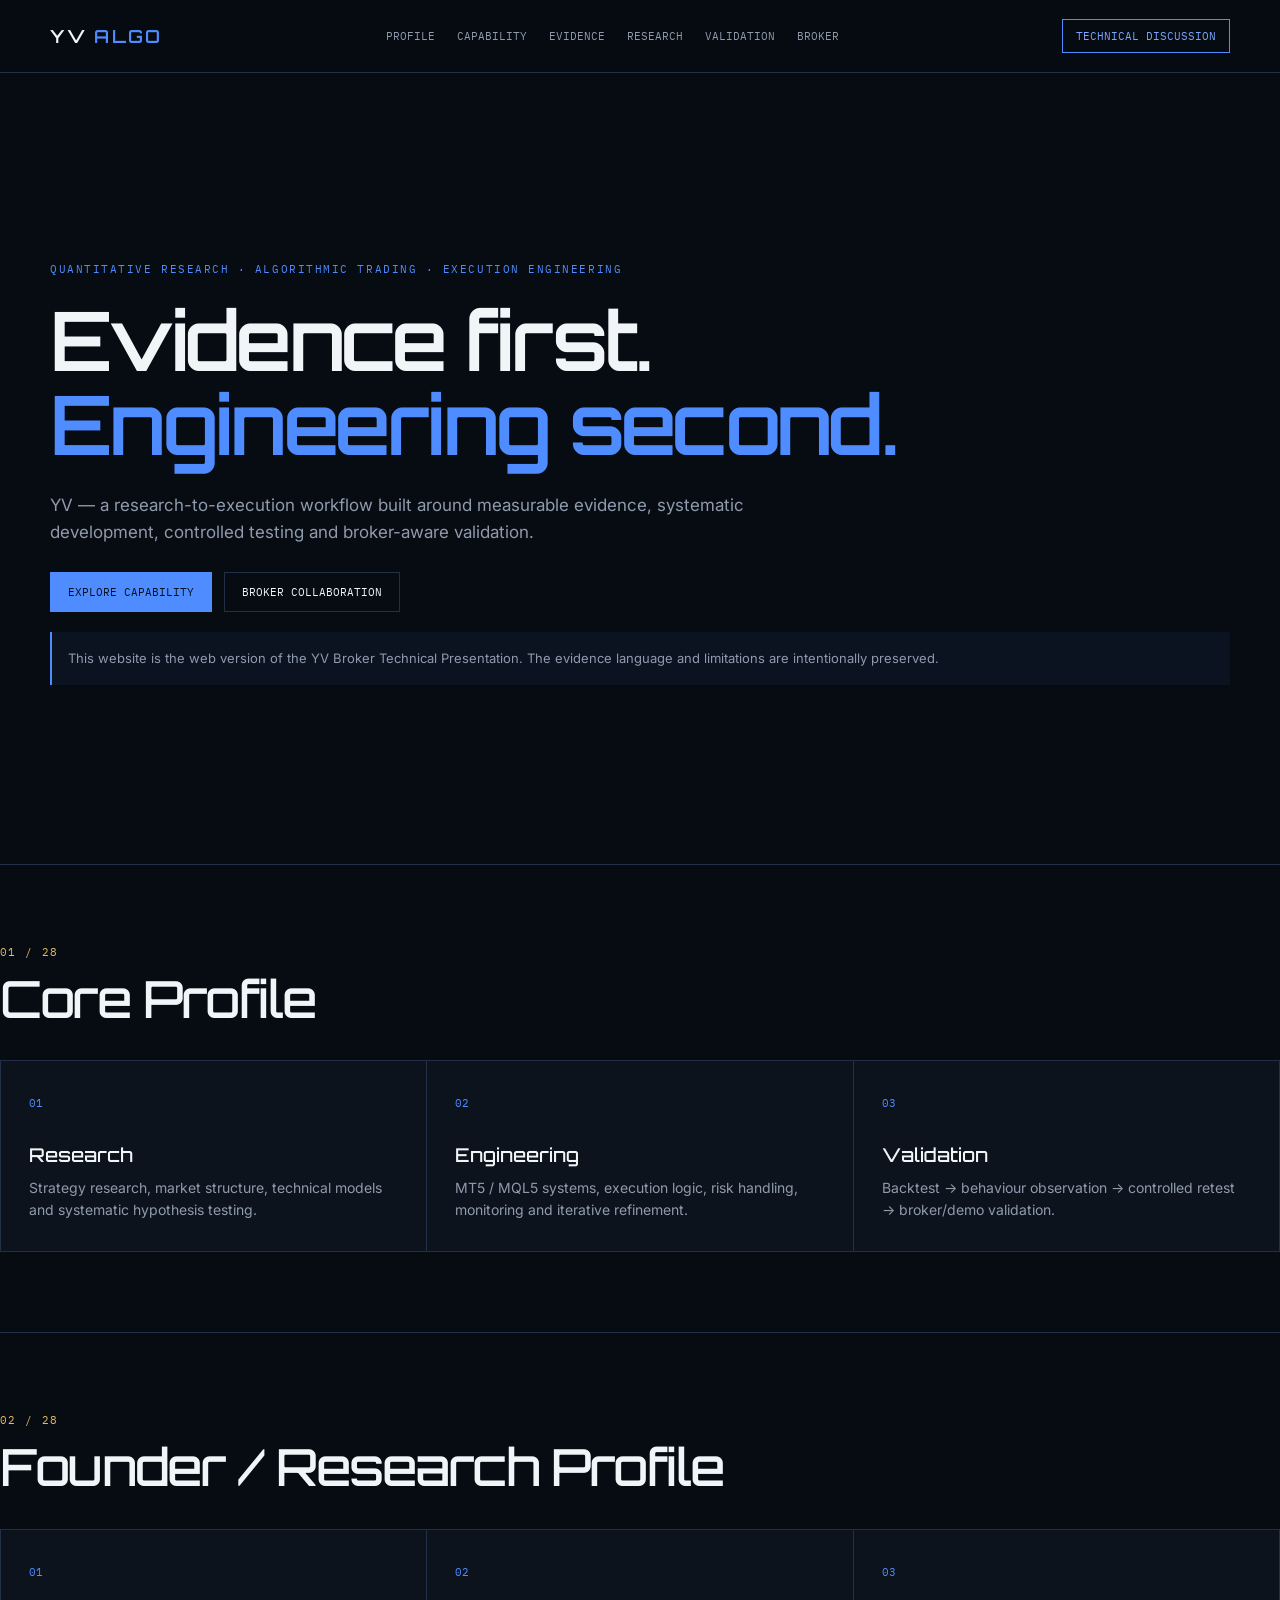
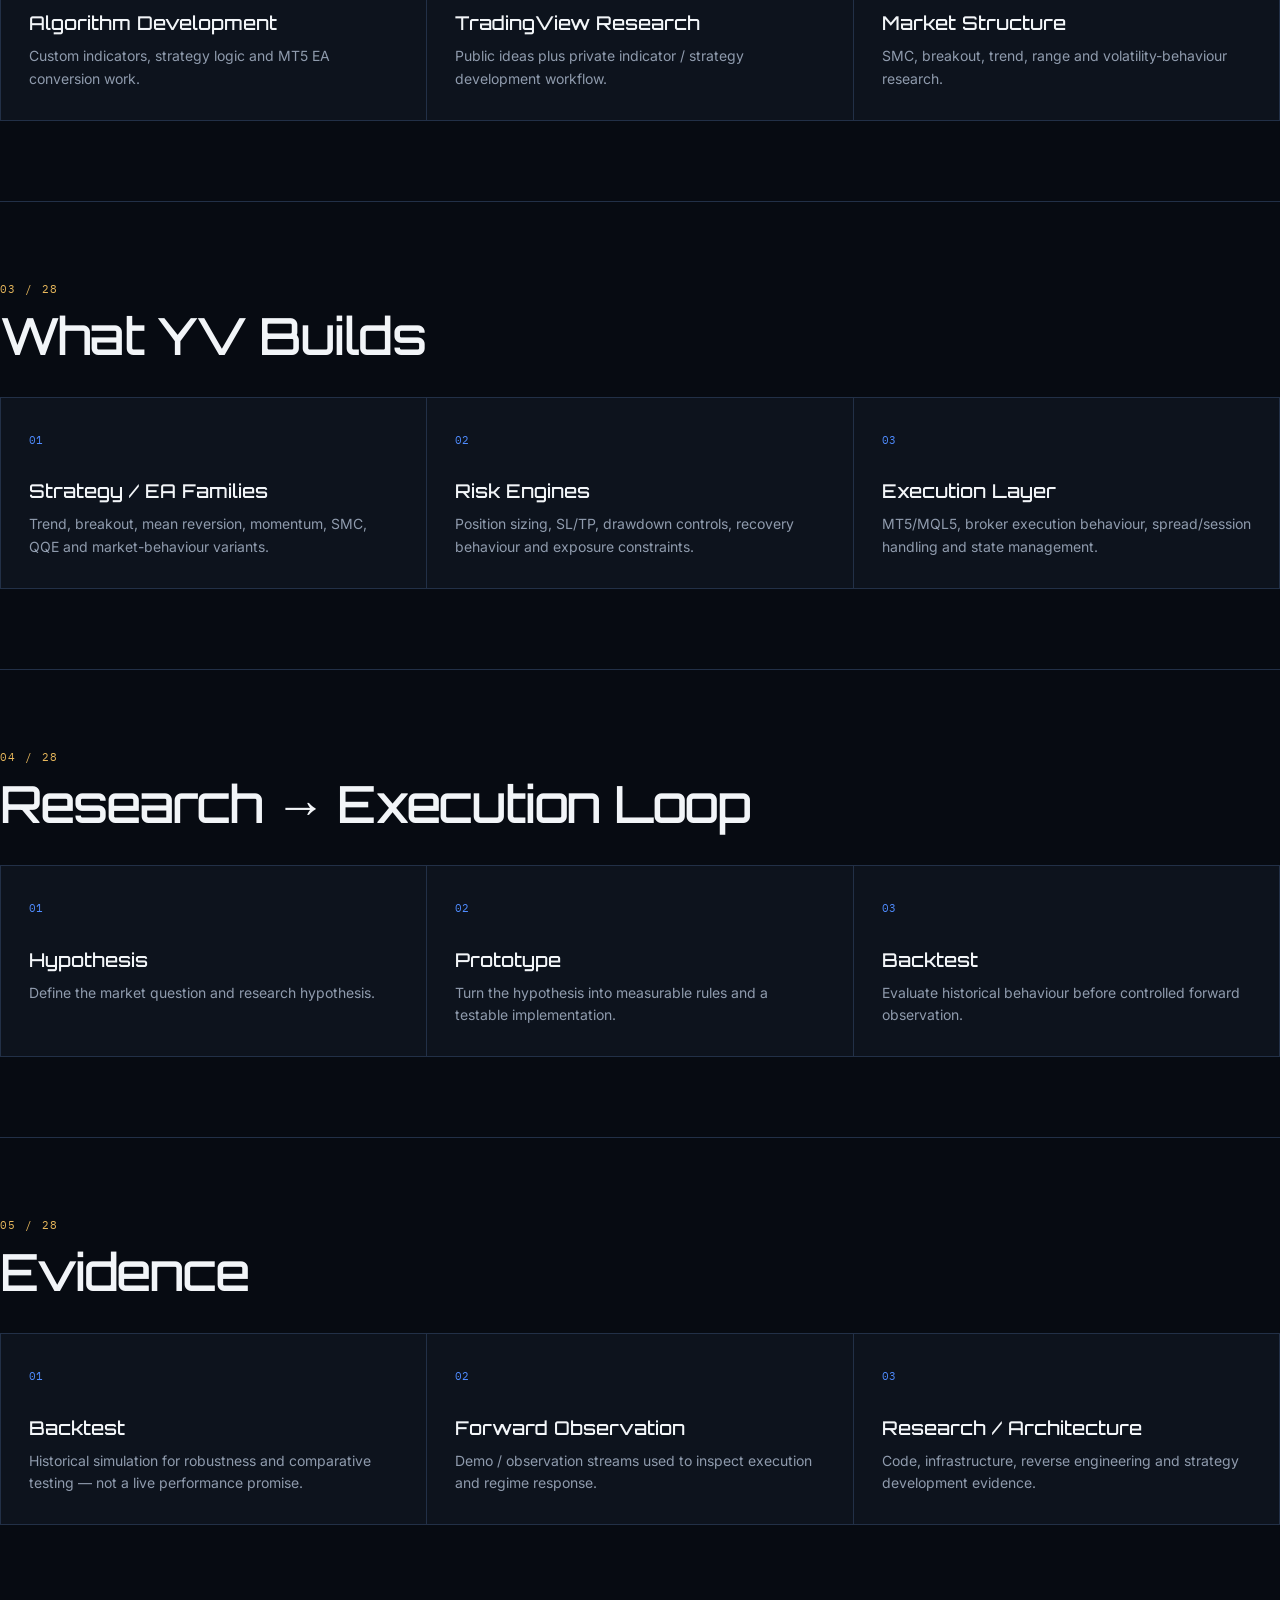
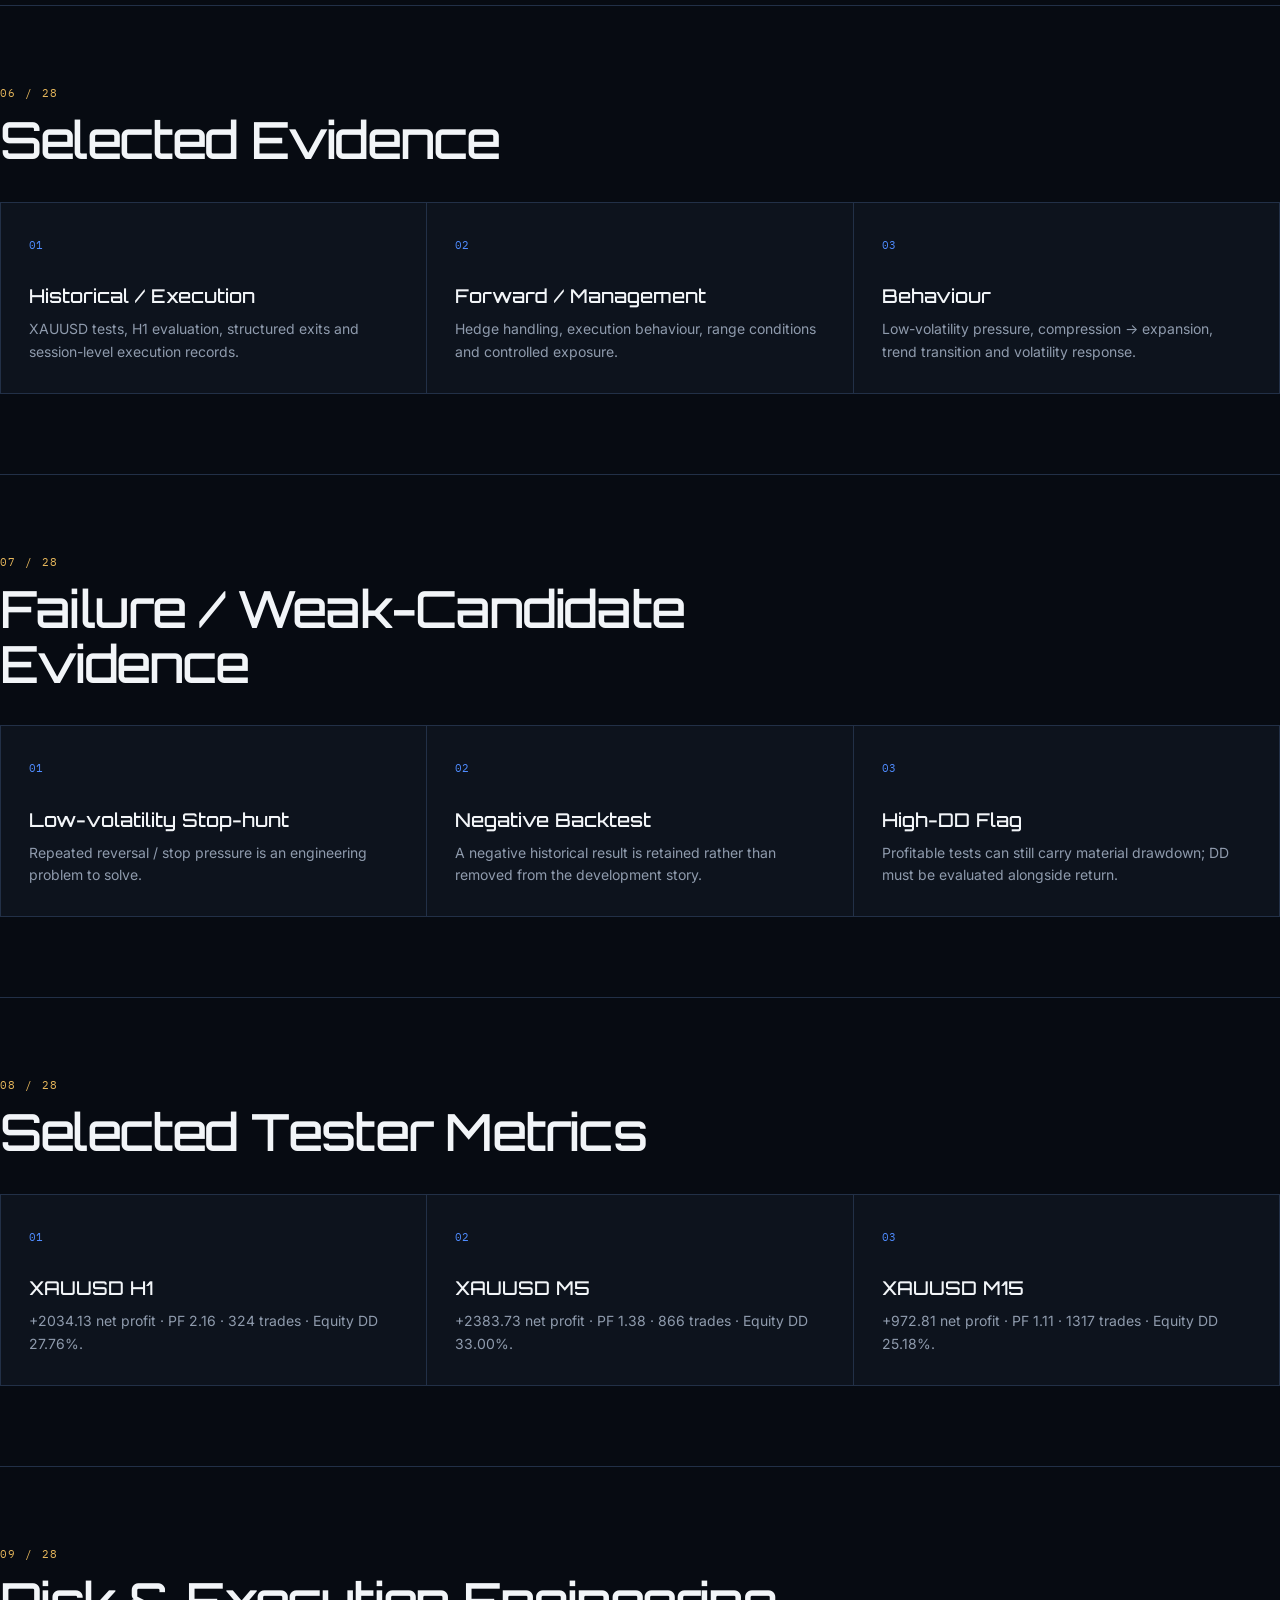
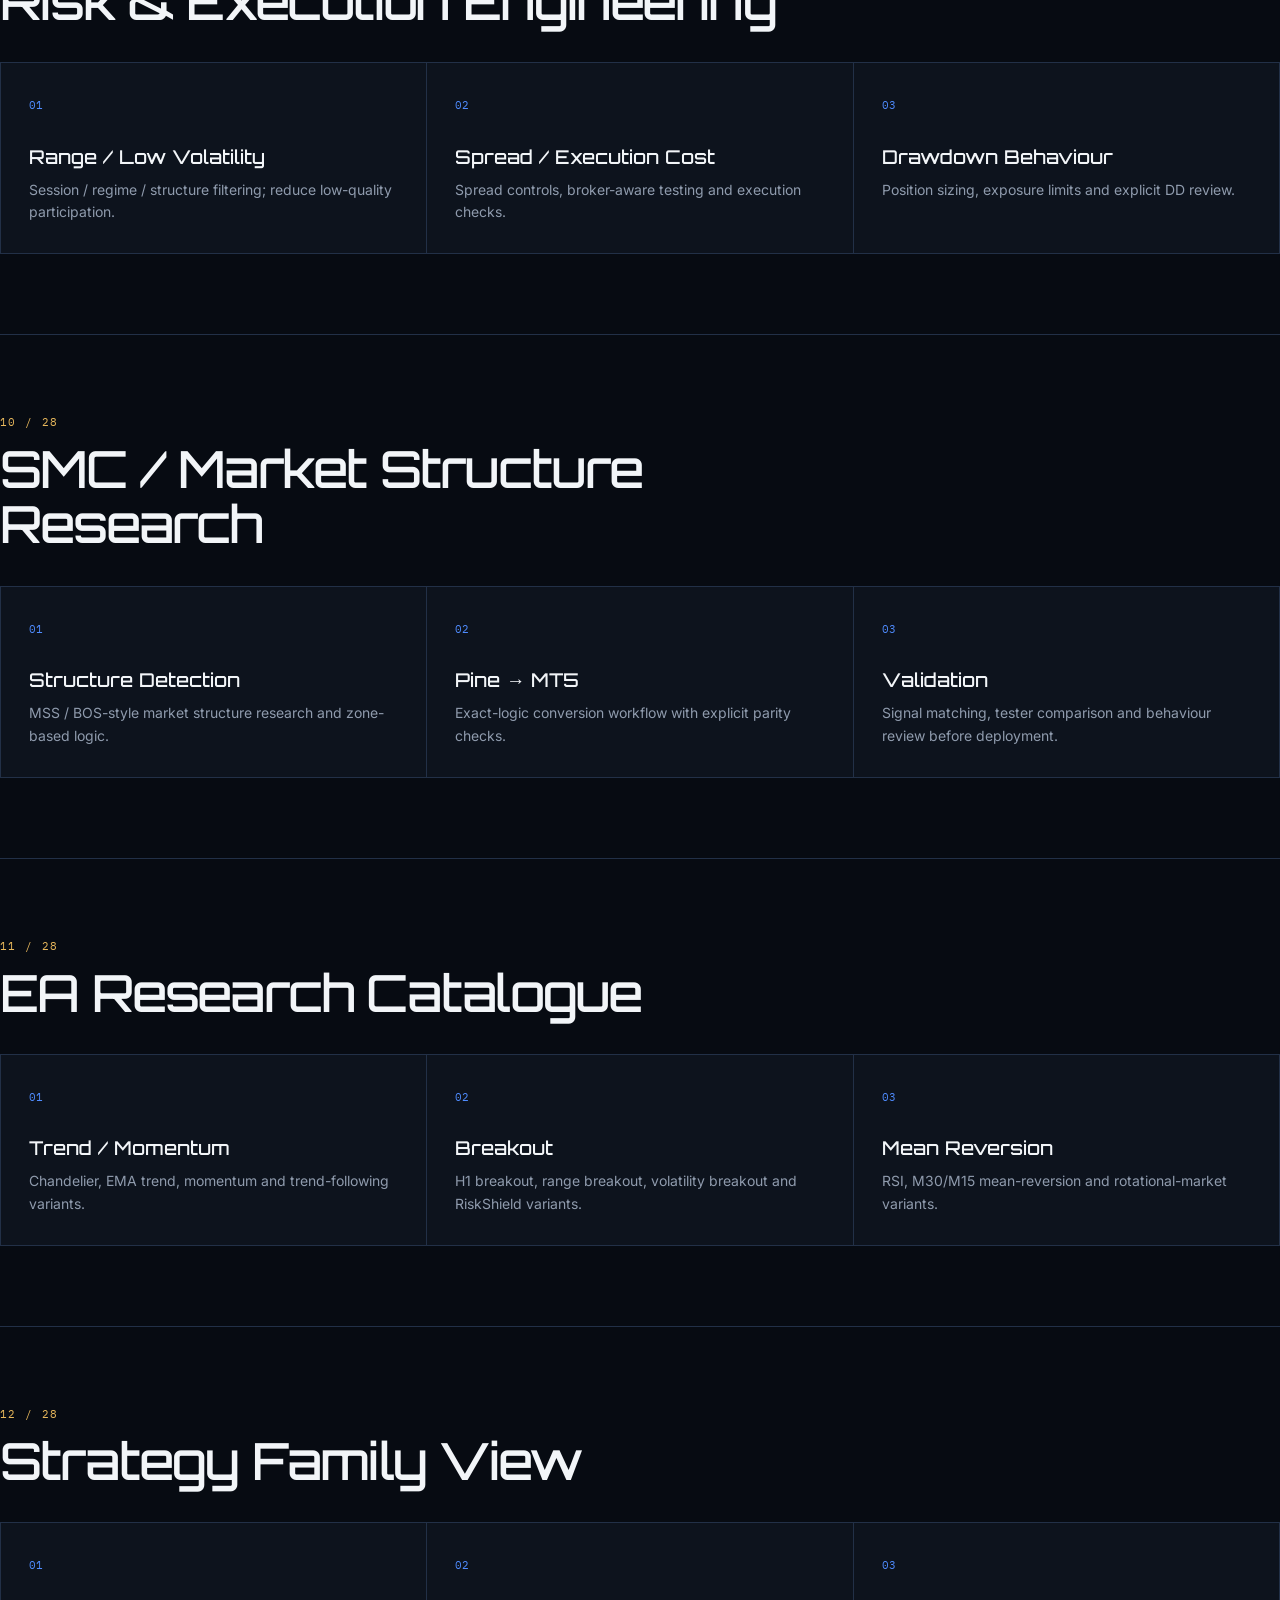
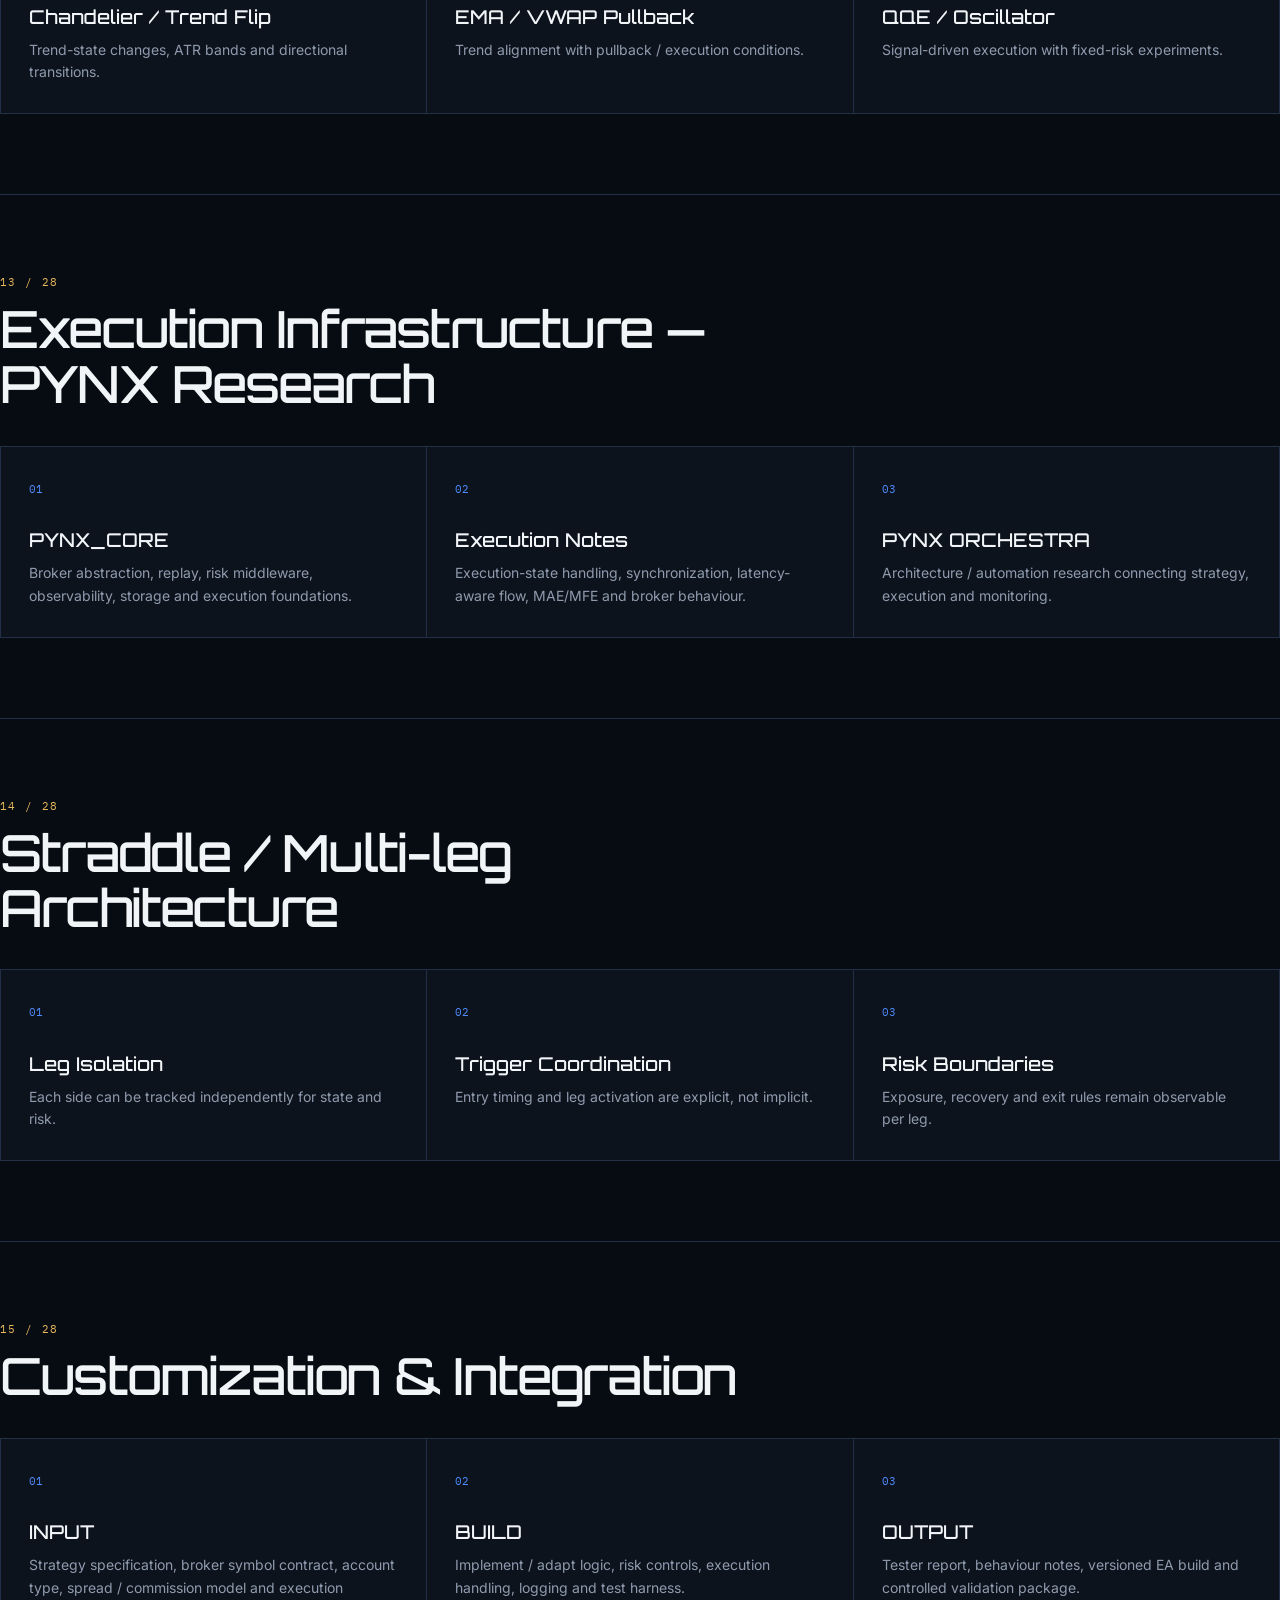
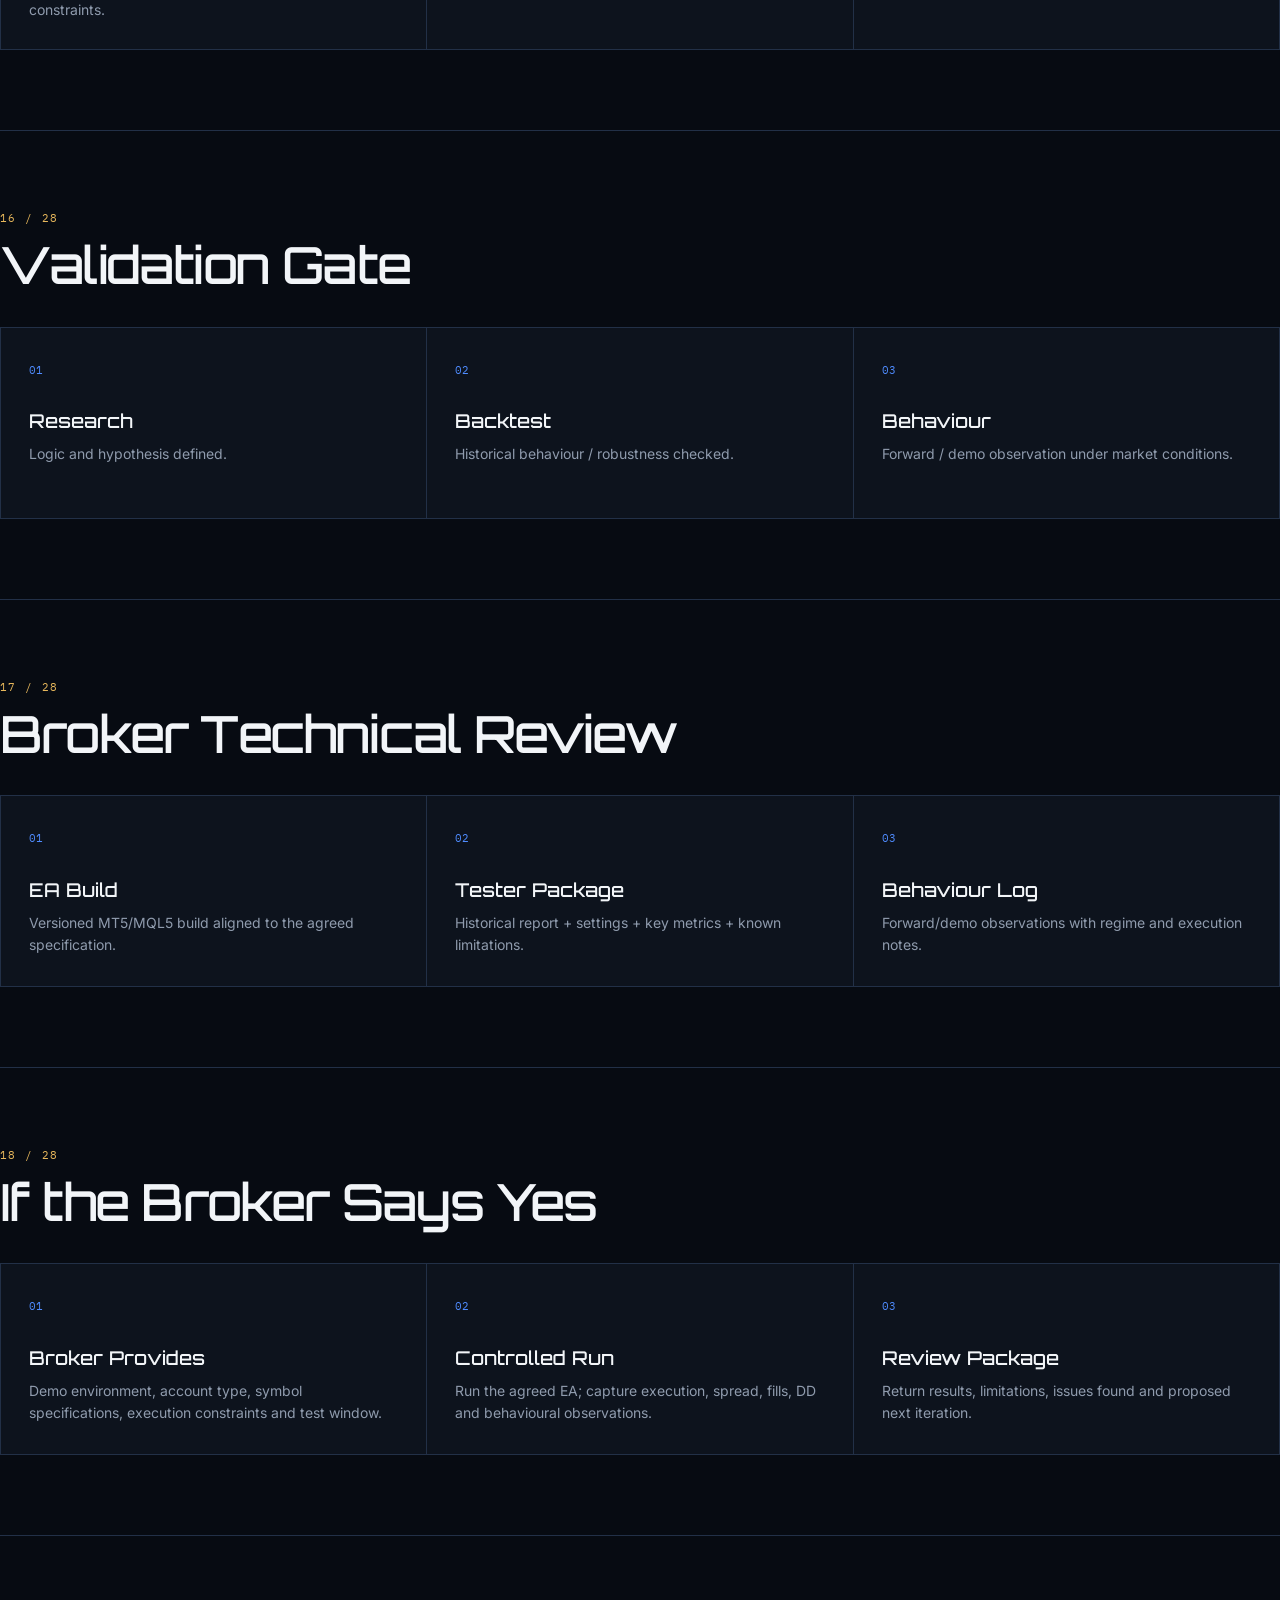
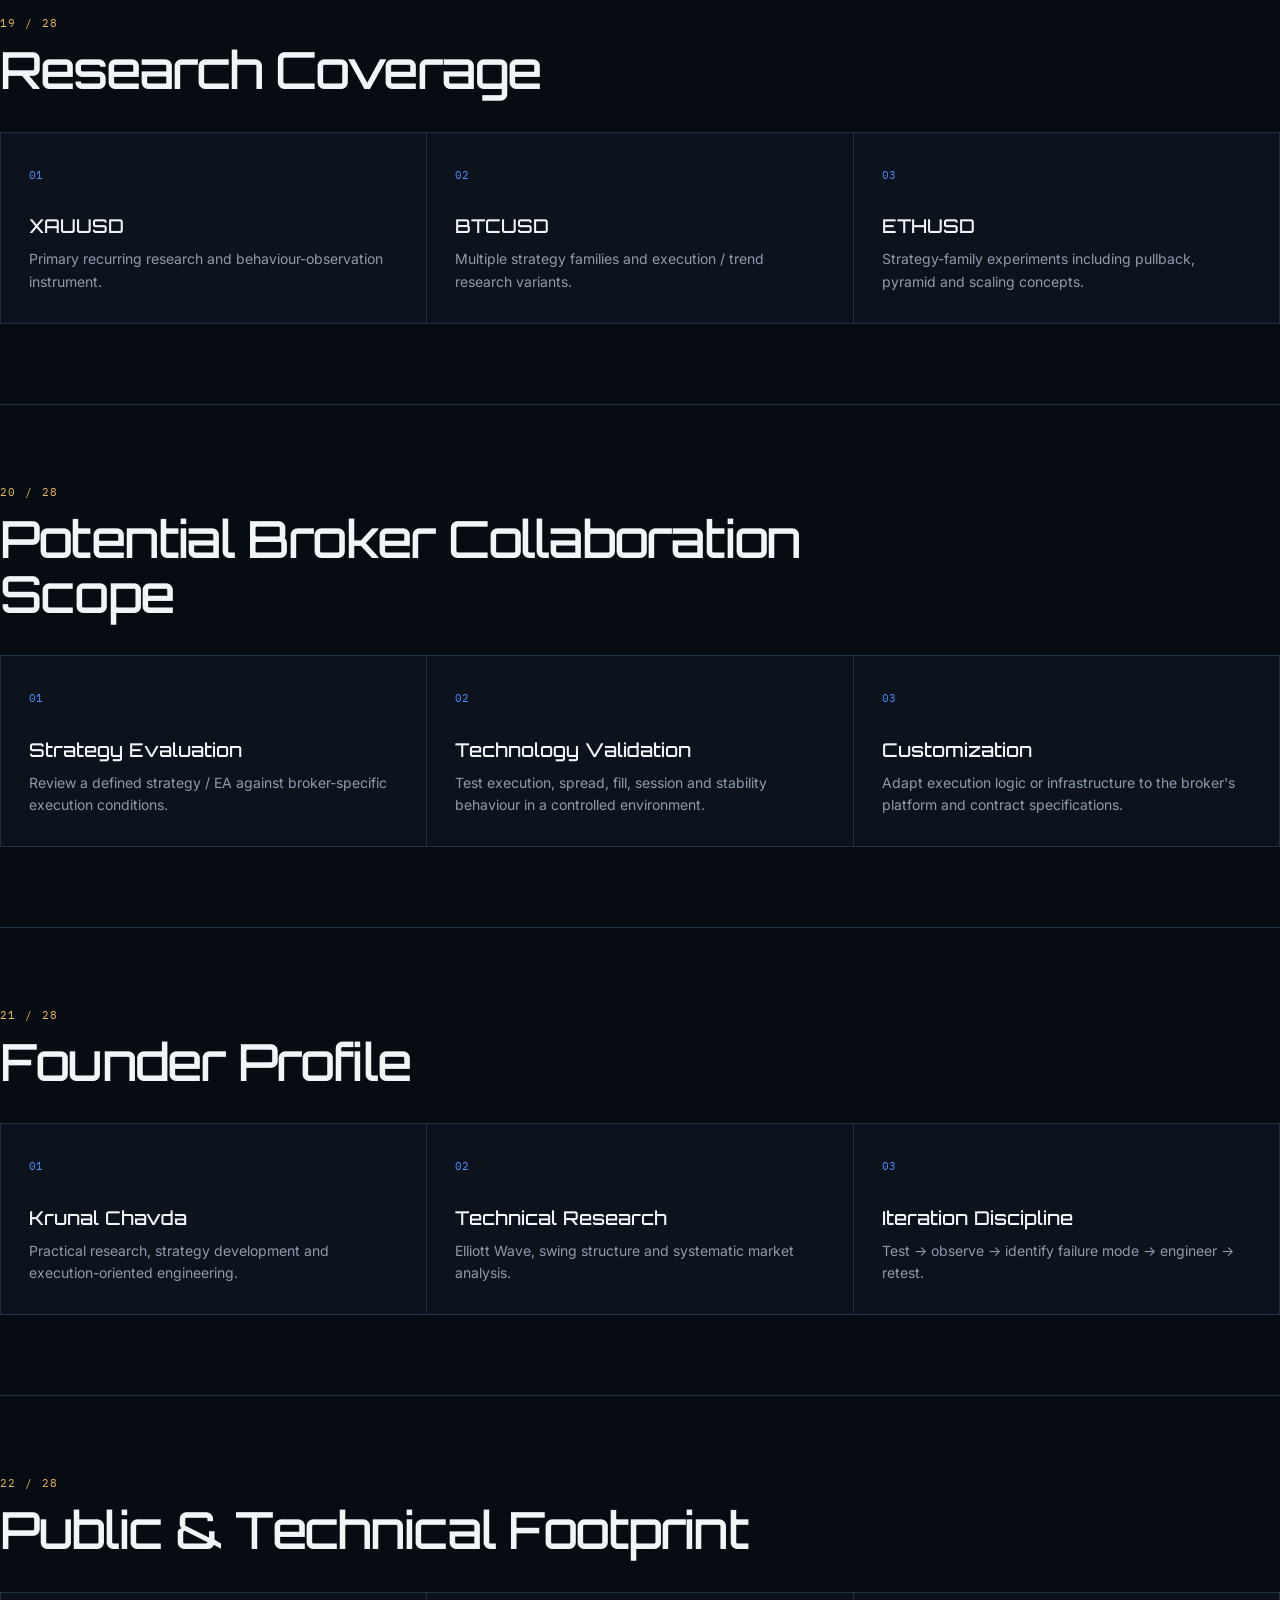
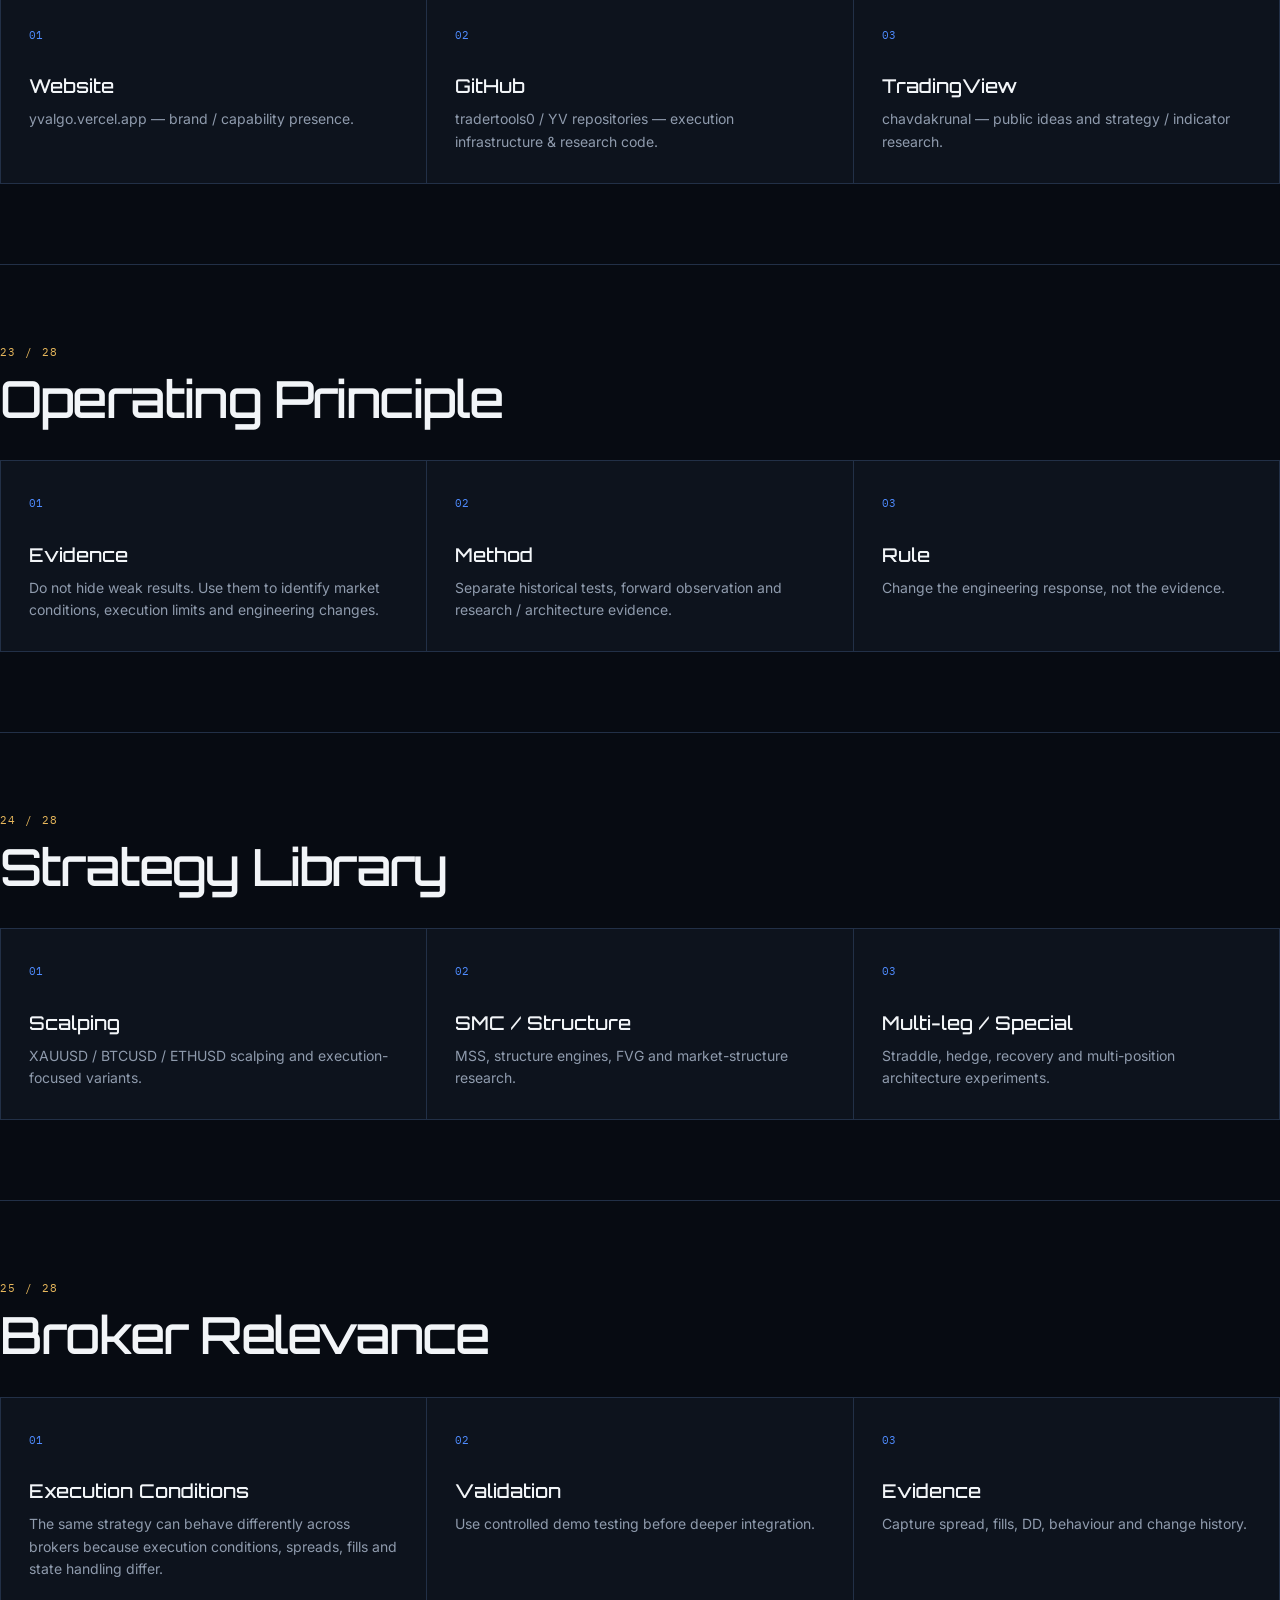
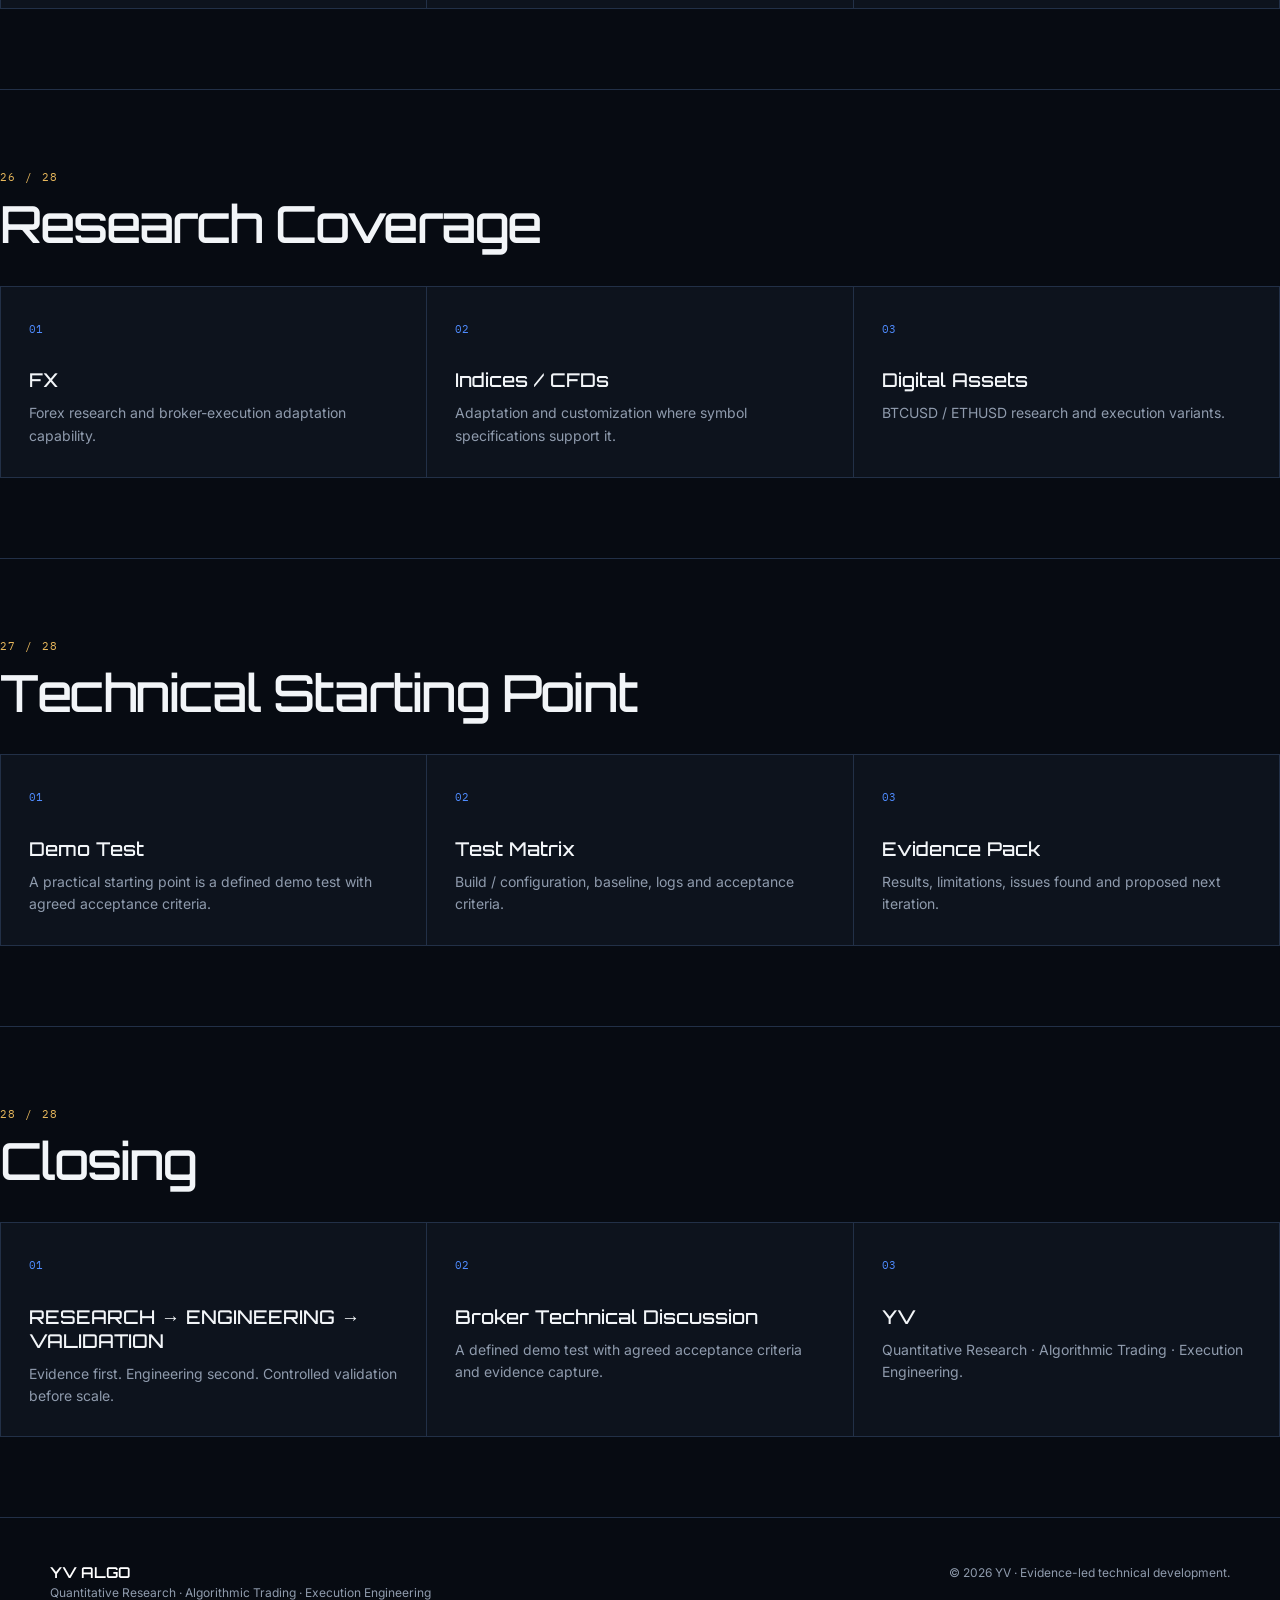
==== index.html @ 7ee6322c "Update index.html" ====
<!doctype html>
<html lang="en">
<head>
<meta charset="utf-8"><meta name="viewport" content="width=device-width,initial-scale=1">
<title>YV — Broker Technical Presentation</title>
<meta name="description" content="YV — Quantitative Research, Algorithmic Trading and Execution Engineering.">
<link rel="preconnect" href="https://fonts.googleapis.com"><link rel="preconnect" href="https://fonts.gstatic.com" crossorigin>
<link href="https://fonts.googleapis.com/css2?family=Orbitron:wght@400;500;600;700&family=Inter:wght@400;500;600&family=IBM+Plex+Mono:wght@400;500&display=swap" rel="stylesheet">
<style>
:root{--bg:#070b12;--panel:#0d131d;--line:#223047;--text:#f2f5f8;--muted:#8f9bad;--blue:#4f8cff;--gold:#e8b85c;--max:1180px}
*{box-sizing:border-box;margin:0;padding:0}html{scroll-behavior:smooth}body{background:var(--bg);color:var(--text);font-family:Inter,Arial,sans-serif;line-height:1.6}a{color:inherit;text-decoration:none}
.wrap{width:min(calc(100% - 48px),var(--max));margin:auto}.brand{font:600 18px Orbitron;letter-spacing:.12em}.brand i{color:var(--blue);font-style:normal}
header{position:sticky;top:0;z-index:10;background:rgba(7,11,18,.92);backdrop-filter:blur(14px);border-bottom:1px solid var(--line)}
nav{min-height:72px;display:flex;align-items:center;justify-content:space-between}.nav{display:flex;gap:22px;color:var(--muted);font:11px "IBM Plex Mono"}.nav a:hover{color:white}.navbtn{border:1px solid var(--blue);color:#79a6ff;padding:9px 13px;font:11px "IBM Plex Mono"}
.hero{padding:100px 0 90px;border-bottom:1px solid var(--line);min-height:88vh;display:flex;align-items:center}.kicker{color:var(--blue);font:11px "IBM Plex Mono";letter-spacing:.14em;margin-bottom:22px}
h1{font:600 clamp(42px,7vw,82px) Orbitron;line-height:1.02;letter-spacing:-.045em;max-width:900px}h1 em{color:var(--blue);font-style:normal}.lead{max-width:700px;color:var(--muted);font-size:17px;margin:26px 0}.buttons{display:flex;gap:12px;flex-wrap:wrap}.btn{display:inline-block;padding:12px 17px;border:1px solid var(--line);font:11px "IBM Plex Mono"}.btn.primary{background:var(--blue);border-color:var(--blue);color:#06101e}
.slide{padding:80px 0;border-bottom:1px solid var(--line);scroll-margin-top:72px}.slide-no{color:var(--gold);font:11px "IBM Plex Mono";letter-spacing:.12em;margin-bottom:12px}h2{font:500 clamp(30px,4vw,52px) Orbitron;letter-spacing:-.035em;line-height:1.08;max-width:850px}
.cards{display:grid;grid-template-columns:repeat(3,1fr);gap:1px;background:var(--line);border:1px solid var(--line);margin-top:34px}article{background:var(--panel);padding:28px;min-height:190px}article span{color:var(--blue);font:11px "IBM Plex Mono"}article h3{font:500 19px Orbitron;margin:28px 0 10px}article p{color:var(--muted);font-size:14px;max-width:44ch}
.note{margin-top:20px;border-left:2px solid var(--blue);background:rgba(79,140,255,.06);padding:16px;color:var(--muted);font-size:13px}
.footer{padding:45px 0;display:flex;justify-content:space-between;gap:20px;color:var(--muted);font-size:12px}.footer strong{font:600 15px Orbitron;color:white}
@media(max-width:850px){.nav{display:none}.cards{grid-template-columns:1fr}.hero{min-height:auto;padding:75px 0}}
@media(max-width:600px){.wrap{width:min(calc(100% - 32px),var(--max))}h1{font-size:42px}.slide{padding:60px 0}.footer{flex-direction:column}}
</style>
</head>
<body>
<header><div class="wrap"><nav>
<a class="brand" href="#">YV <i>ALGO</i></a>
<div class="nav"><a href="#s01">PROFILE</a><a href="#s03">CAPABILITY</a><a href="#s06">EVIDENCE</a><a href="#s11">RESEARCH</a><a href="#s16">VALIDATION</a><a href="#s20">BROKER</a></div>
<a class="navbtn" href="#s28">TECHNICAL DISCUSSION</a>
</nav></div></header>
<main>
<section class="hero"><div class="wrap">
<div class="kicker">QUANTITATIVE RESEARCH · ALGORITHMIC TRADING · EXECUTION ENGINEERING</div>
<h1>Evidence first.<br><em>Engineering second.</em></h1>
<p class="lead">YV — a research-to-execution workflow built around measurable evidence, systematic development, controlled testing and broker-aware validation.</p>
<div class="buttons"><a class="btn primary" href="#s03">EXPLORE CAPABILITY</a><a class="btn" href="#s20">BROKER COLLABORATION</a></div>
<div class="note">This website is the web version of the YV Broker Technical Presentation. The evidence language and limitations are intentionally preserved.</div>
</div></section>

<section class="slide" id="s01">
  <div class="slide-no">01 / 28</div>
  <h2>Core Profile</h2>
  <div class="cards">
    <article><span>01</span><h3>Research</h3><p>Strategy research, market structure, technical models and systematic hypothesis testing.</p></article>
    <article><span>02</span><h3>Engineering</h3><p>MT5 / MQL5 systems, execution logic, risk handling, monitoring and iterative refinement.</p></article>
    <article><span>03</span><h3>Validation</h3><p>Backtest → behaviour observation → controlled retest → broker/demo validation.</p></article>
  </div>
</section>
<section class="slide" id="s02">
  <div class="slide-no">02 / 28</div>
  <h2>Founder / Research Profile</h2>
  <div class="cards">
    <article><span>01</span><h3>Algorithm Development</h3><p>Custom indicators, strategy logic and MT5 EA conversion work.</p></article>
    <article><span>02</span><h3>TradingView Research</h3><p>Public ideas plus private indicator / strategy development workflow.</p></article>
    <article><span>03</span><h3>Market Structure</h3><p>SMC, breakout, trend, range and volatility-behaviour research.</p></article>
  </div>
</section>
<section class="slide" id="s03">
  <div class="slide-no">03 / 28</div>
  <h2>What YV Builds</h2>
  <div class="cards">
    <article><span>01</span><h3>Strategy / EA Families</h3><p>Trend, breakout, mean reversion, momentum, SMC, QQE and market-behaviour variants.</p></article>
    <article><span>02</span><h3>Risk Engines</h3><p>Position sizing, SL/TP, drawdown controls, recovery behaviour and exposure constraints.</p></article>
    <article><span>03</span><h3>Execution Layer</h3><p>MT5/MQL5, broker execution behaviour, spread/session handling and state management.</p></article>
  </div>
</section>
<section class="slide" id="s04">
  <div class="slide-no">04 / 28</div>
  <h2>Research → Execution Loop</h2>
  <div class="cards">
    <article><span>01</span><h3>Hypothesis</h3><p>Define the market question and research hypothesis.</p></article>
    <article><span>02</span><h3>Prototype</h3><p>Turn the hypothesis into measurable rules and a testable implementation.</p></article>
    <article><span>03</span><h3>Backtest</h3><p>Evaluate historical behaviour before controlled forward observation.</p></article>
  </div>
</section>
<section class="slide" id="s05">
  <div class="slide-no">05 / 28</div>
  <h2>Evidence</h2>
  <div class="cards">
    <article><span>01</span><h3>Backtest</h3><p>Historical simulation for robustness and comparative testing — not a live performance promise.</p></article>
    <article><span>02</span><h3>Forward Observation</h3><p>Demo / observation streams used to inspect execution and regime response.</p></article>
    <article><span>03</span><h3>Research / Architecture</h3><p>Code, infrastructure, reverse engineering and strategy development evidence.</p></article>
  </div>
</section>
<section class="slide" id="s06">
  <div class="slide-no">06 / 28</div>
  <h2>Selected Evidence</h2>
  <div class="cards">
    <article><span>01</span><h3>Historical / Execution</h3><p>XAUUSD tests, H1 evaluation, structured exits and session-level execution records.</p></article>
    <article><span>02</span><h3>Forward / Management</h3><p>Hedge handling, execution behaviour, range conditions and controlled exposure.</p></article>
    <article><span>03</span><h3>Behaviour</h3><p>Low-volatility pressure, compression → expansion, trend transition and volatility response.</p></article>
  </div>
</section>
<section class="slide" id="s07">
  <div class="slide-no">07 / 28</div>
  <h2>Failure / Weak-Candidate Evidence</h2>
  <div class="cards">
    <article><span>01</span><h3>Low-volatility Stop-hunt</h3><p>Repeated reversal / stop pressure is an engineering problem to solve.</p></article>
    <article><span>02</span><h3>Negative Backtest</h3><p>A negative historical result is retained rather than removed from the development story.</p></article>
    <article><span>03</span><h3>High-DD Flag</h3><p>Profitable tests can still carry material drawdown; DD must be evaluated alongside return.</p></article>
  </div>
</section>
<section class="slide" id="s08">
  <div class="slide-no">08 / 28</div>
  <h2>Selected Tester Metrics</h2>
  <div class="cards">
    <article><span>01</span><h3>XAUUSD H1</h3><p>+2034.13 net profit · PF 2.16 · 324 trades · Equity DD 27.76%.</p></article>
    <article><span>02</span><h3>XAUUSD M5</h3><p>+2383.73 net profit · PF 1.38 · 866 trades · Equity DD 33.00%.</p></article>
    <article><span>03</span><h3>XAUUSD M15</h3><p>+972.81 net profit · PF 1.11 · 1317 trades · Equity DD 25.18%.</p></article>
  </div>
</section>
<section class="slide" id="s09">
  <div class="slide-no">09 / 28</div>
  <h2>Risk & Execution Engineering</h2>
  <div class="cards">
    <article><span>01</span><h3>Range / Low Volatility</h3><p>Session / regime / structure filtering; reduce low-quality participation.</p></article>
    <article><span>02</span><h3>Spread / Execution Cost</h3><p>Spread controls, broker-aware testing and execution checks.</p></article>
    <article><span>03</span><h3>Drawdown Behaviour</h3><p>Position sizing, exposure limits and explicit DD review.</p></article>
  </div>
</section>
<section class="slide" id="s10">
  <div class="slide-no">10 / 28</div>
  <h2>SMC / Market Structure Research</h2>
  <div class="cards">
    <article><span>01</span><h3>Structure Detection</h3><p>MSS / BOS-style market structure research and zone-based logic.</p></article>
    <article><span>02</span><h3>Pine → MT5</h3><p>Exact-logic conversion workflow with explicit parity checks.</p></article>
    <article><span>03</span><h3>Validation</h3><p>Signal matching, tester comparison and behaviour review before deployment.</p></article>
  </div>
</section>
<section class="slide" id="s11">
  <div class="slide-no">11 / 28</div>
  <h2>EA Research Catalogue</h2>
  <div class="cards">
    <article><span>01</span><h3>Trend / Momentum</h3><p>Chandelier, EMA trend, momentum and trend-following variants.</p></article>
    <article><span>02</span><h3>Breakout</h3><p>H1 breakout, range breakout, volatility breakout and RiskShield variants.</p></article>
    <article><span>03</span><h3>Mean Reversion</h3><p>RSI, M30/M15 mean-reversion and rotational-market variants.</p></article>
  </div>
</section>
<section class="slide" id="s12">
  <div class="slide-no">12 / 28</div>
  <h2>Strategy Family View</h2>
  <div class="cards">
    <article><span>01</span><h3>Chandelier / Trend Flip</h3><p>Trend-state changes, ATR bands and directional transitions.</p></article>
    <article><span>02</span><h3>EMA / VWAP Pullback</h3><p>Trend alignment with pullback / execution conditions.</p></article>
    <article><span>03</span><h3>QQE / Oscillator</h3><p>Signal-driven execution with fixed-risk experiments.</p></article>
  </div>
</section>
<section class="slide" id="s13">
  <div class="slide-no">13 / 28</div>
  <h2>Execution Infrastructure — PYNX Research</h2>
  <div class="cards">
    <article><span>01</span><h3>PYNX_CORE</h3><p>Broker abstraction, replay, risk middleware, observability, storage and execution foundations.</p></article>
    <article><span>02</span><h3>Execution Notes</h3><p>Execution-state handling, synchronization, latency-aware flow, MAE/MFE and broker behaviour.</p></article>
    <article><span>03</span><h3>PYNX ORCHESTRA</h3><p>Architecture / automation research connecting strategy, execution and monitoring.</p></article>
  </div>
</section>
<section class="slide" id="s14">
  <div class="slide-no">14 / 28</div>
  <h2>Straddle / Multi-leg Architecture</h2>
  <div class="cards">
    <article><span>01</span><h3>Leg Isolation</h3><p>Each side can be tracked independently for state and risk.</p></article>
    <article><span>02</span><h3>Trigger Coordination</h3><p>Entry timing and leg activation are explicit, not implicit.</p></article>
    <article><span>03</span><h3>Risk Boundaries</h3><p>Exposure, recovery and exit rules remain observable per leg.</p></article>
  </div>
</section>
<section class="slide" id="s15">
  <div class="slide-no">15 / 28</div>
  <h2>Customization & Integration</h2>
  <div class="cards">
    <article><span>01</span><h3>INPUT</h3><p>Strategy specification, broker symbol contract, account type, spread / commission model and execution constraints.</p></article>
    <article><span>02</span><h3>BUILD</h3><p>Implement / adapt logic, risk controls, execution handling, logging and test harness.</p></article>
    <article><span>03</span><h3>OUTPUT</h3><p>Tester report, behaviour notes, versioned EA build and controlled validation package.</p></article>
  </div>
</section>
<section class="slide" id="s16">
  <div class="slide-no">16 / 28</div>
  <h2>Validation Gate</h2>
  <div class="cards">
    <article><span>01</span><h3>Research</h3><p>Logic and hypothesis defined.</p></article>
    <article><span>02</span><h3>Backtest</h3><p>Historical behaviour / robustness checked.</p></article>
    <article><span>03</span><h3>Behaviour</h3><p>Forward / demo observation under market conditions.</p></article>
  </div>
</section>
<section class="slide" id="s17">
  <div class="slide-no">17 / 28</div>
  <h2>Broker Technical Review</h2>
  <div class="cards">
    <article><span>01</span><h3>EA Build</h3><p>Versioned MT5/MQL5 build aligned to the agreed specification.</p></article>
    <article><span>02</span><h3>Tester Package</h3><p>Historical report + settings + key metrics + known limitations.</p></article>
    <article><span>03</span><h3>Behaviour Log</h3><p>Forward/demo observations with regime and execution notes.</p></article>
  </div>
</section>
<section class="slide" id="s18">
  <div class="slide-no">18 / 28</div>
  <h2>If the Broker Says Yes</h2>
  <div class="cards">
    <article><span>01</span><h3>Broker Provides</h3><p>Demo environment, account type, symbol specifications, execution constraints and test window.</p></article>
    <article><span>02</span><h3>Controlled Run</h3><p>Run the agreed EA; capture execution, spread, fills, DD and behavioural observations.</p></article>
    <article><span>03</span><h3>Review Package</h3><p>Return results, limitations, issues found and proposed next iteration.</p></article>
  </div>
</section>
<section class="slide" id="s19">
  <div class="slide-no">19 / 28</div>
  <h2>Research Coverage</h2>
  <div class="cards">
    <article><span>01</span><h3>XAUUSD</h3><p>Primary recurring research and behaviour-observation instrument.</p></article>
    <article><span>02</span><h3>BTCUSD</h3><p>Multiple strategy families and execution / trend research variants.</p></article>
    <article><span>03</span><h3>ETHUSD</h3><p>Strategy-family experiments including pullback, pyramid and scaling concepts.</p></article>
  </div>
</section>
<section class="slide" id="s20">
  <div class="slide-no">20 / 28</div>
  <h2>Potential Broker Collaboration Scope</h2>
  <div class="cards">
    <article><span>01</span><h3>Strategy Evaluation</h3><p>Review a defined strategy / EA against broker-specific execution conditions.</p></article>
    <article><span>02</span><h3>Technology Validation</h3><p>Test execution, spread, fill, session and stability behaviour in a controlled environment.</p></article>
    <article><span>03</span><h3>Customization</h3><p>Adapt execution logic or infrastructure to the broker's platform and contract specifications.</p></article>
  </div>
</section>
<section class="slide" id="s21">
  <div class="slide-no">21 / 28</div>
  <h2>Founder Profile</h2>
  <div class="cards">
    <article><span>01</span><h3>Krunal Chavda</h3><p>Practical research, strategy development and execution-oriented engineering.</p></article>
    <article><span>02</span><h3>Technical Research</h3><p>Elliott Wave, swing structure and systematic market analysis.</p></article>
    <article><span>03</span><h3>Iteration Discipline</h3><p>Test → observe → identify failure mode → engineer → retest.</p></article>
  </div>
</section>
<section class="slide" id="s22">
  <div class="slide-no">22 / 28</div>
  <h2>Public & Technical Footprint</h2>
  <div class="cards">
    <article><span>01</span><h3>Website</h3><p>yvalgo.vercel.app — brand / capability presence.</p></article>
    <article><span>02</span><h3>GitHub</h3><p>tradertools0 / YV repositories — execution infrastructure & research code.</p></article>
    <article><span>03</span><h3>TradingView</h3><p>chavdakrunal — public ideas and strategy / indicator research.</p></article>
  </div>
</section>
<section class="slide" id="s23">
  <div class="slide-no">23 / 28</div>
  <h2>Operating Principle</h2>
  <div class="cards">
    <article><span>01</span><h3>Evidence</h3><p>Do not hide weak results. Use them to identify market conditions, execution limits and engineering changes.</p></article>
    <article><span>02</span><h3>Method</h3><p>Separate historical tests, forward observation and research / architecture evidence.</p></article>
    <article><span>03</span><h3>Rule</h3><p>Change the engineering response, not the evidence.</p></article>
  </div>
</section>
<section class="slide" id="s24">
  <div class="slide-no">24 / 28</div>
  <h2>Strategy Library</h2>
  <div class="cards">
    <article><span>01</span><h3>Scalping</h3><p>XAUUSD / BTCUSD / ETHUSD scalping and execution-focused variants.</p></article>
    <article><span>02</span><h3>SMC / Structure</h3><p>MSS, structure engines, FVG and market-structure research.</p></article>
    <article><span>03</span><h3>Multi-leg / Special</h3><p>Straddle, hedge, recovery and multi-position architecture experiments.</p></article>
  </div>
</section>
<section class="slide" id="s25">
  <div class="slide-no">25 / 28</div>
  <h2>Broker Relevance</h2>
  <div class="cards">
    <article><span>01</span><h3>Execution Conditions</h3><p>The same strategy can behave differently across brokers because execution conditions, spreads, fills and state handling differ.</p></article>
    <article><span>02</span><h3>Validation</h3><p>Use controlled demo testing before deeper integration.</p></article>
    <article><span>03</span><h3>Evidence</h3><p>Capture spread, fills, DD, behaviour and change history.</p></article>
  </div>
</section>
<section class="slide" id="s26">
  <div class="slide-no">26 / 28</div>
  <h2>Research Coverage</h2>
  <div class="cards">
    <article><span>01</span><h3>FX</h3><p>Forex research and broker-execution adaptation capability.</p></article>
    <article><span>02</span><h3>Indices / CFDs</h3><p>Adaptation and customization where symbol specifications support it.</p></article>
    <article><span>03</span><h3>Digital Assets</h3><p>BTCUSD / ETHUSD research and execution variants.</p></article>
  </div>
</section>
<section class="slide" id="s27">
  <div class="slide-no">27 / 28</div>
  <h2>Technical Starting Point</h2>
  <div class="cards">
    <article><span>01</span><h3>Demo Test</h3><p>A practical starting point is a defined demo test with agreed acceptance criteria.</p></article>
    <article><span>02</span><h3>Test Matrix</h3><p>Build / configuration, baseline, logs and acceptance criteria.</p></article>
    <article><span>03</span><h3>Evidence Pack</h3><p>Results, limitations, issues found and proposed next iteration.</p></article>
  </div>
</section>
<section class="slide" id="s28">
  <div class="slide-no">28 / 28</div>
  <h2>Closing</h2>
  <div class="cards">
    <article><span>01</span><h3>RESEARCH → ENGINEERING → VALIDATION</h3><p>Evidence first. Engineering second. Controlled validation before scale.</p></article>
    <article><span>02</span><h3>Broker Technical Discussion</h3><p>A defined demo test with agreed acceptance criteria and evidence capture.</p></article>
    <article><span>03</span><h3>YV</h3><p>Quantitative Research · Algorithmic Trading · Execution Engineering.</p></article>
  </div>
</section>
</main>
<footer><div class="wrap footer"><div><strong>YV ALGO</strong><br>Quantitative Research · Algorithmic Trading · Execution Engineering</div><div>© 2026 YV · Evidence-led technical development.</div></div></footer>
</body></html>
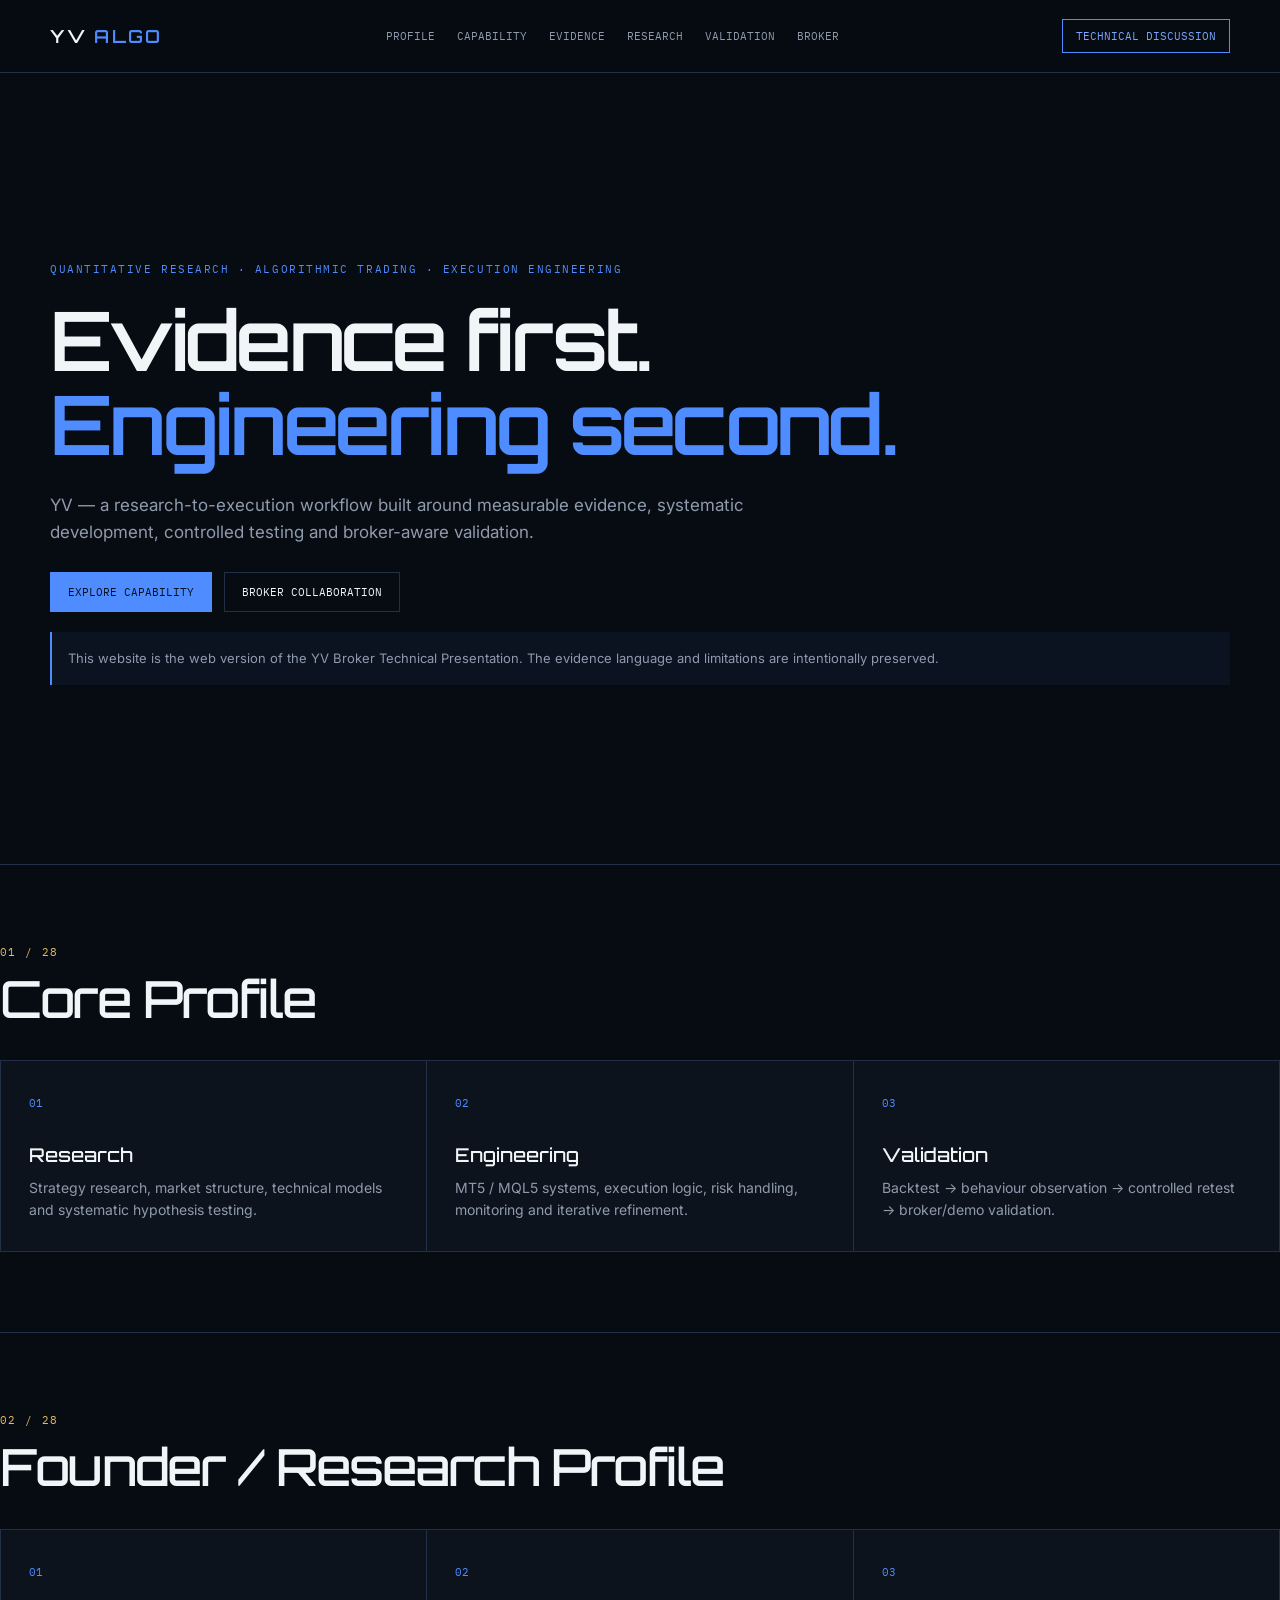
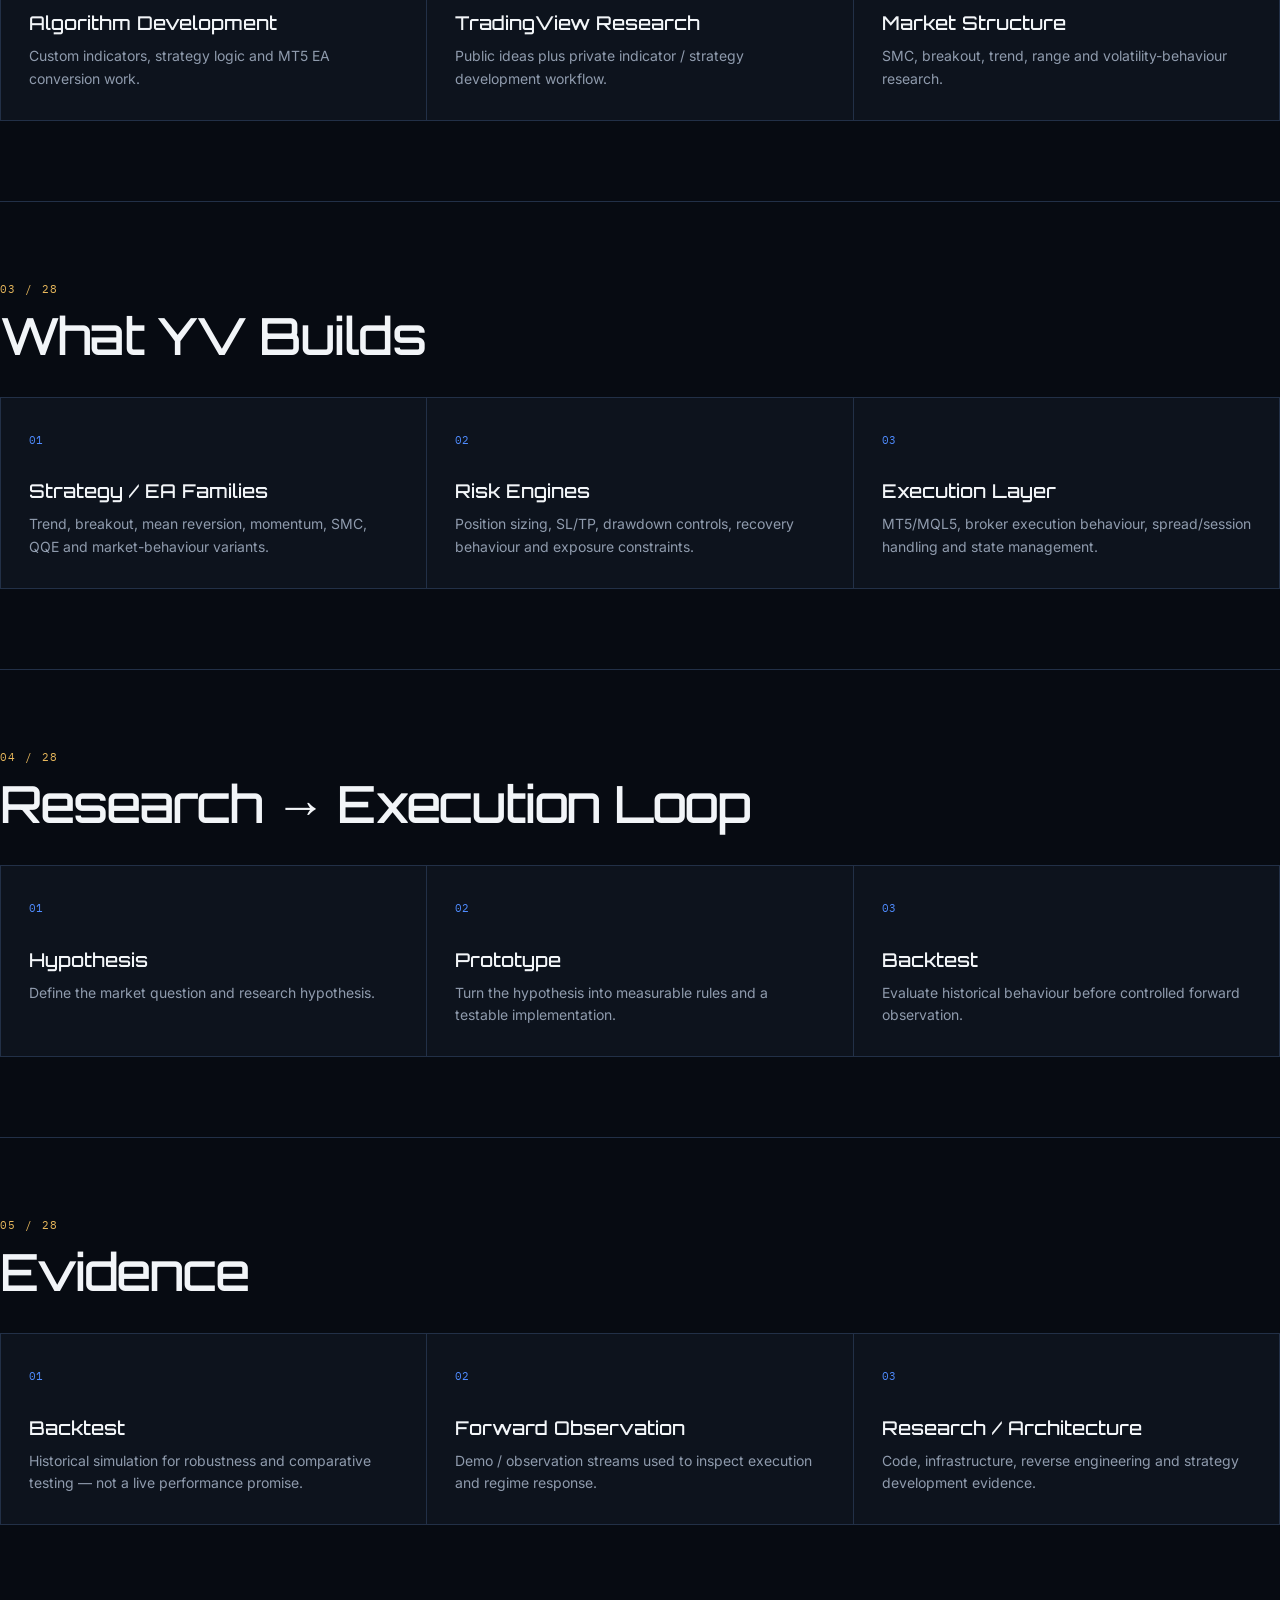
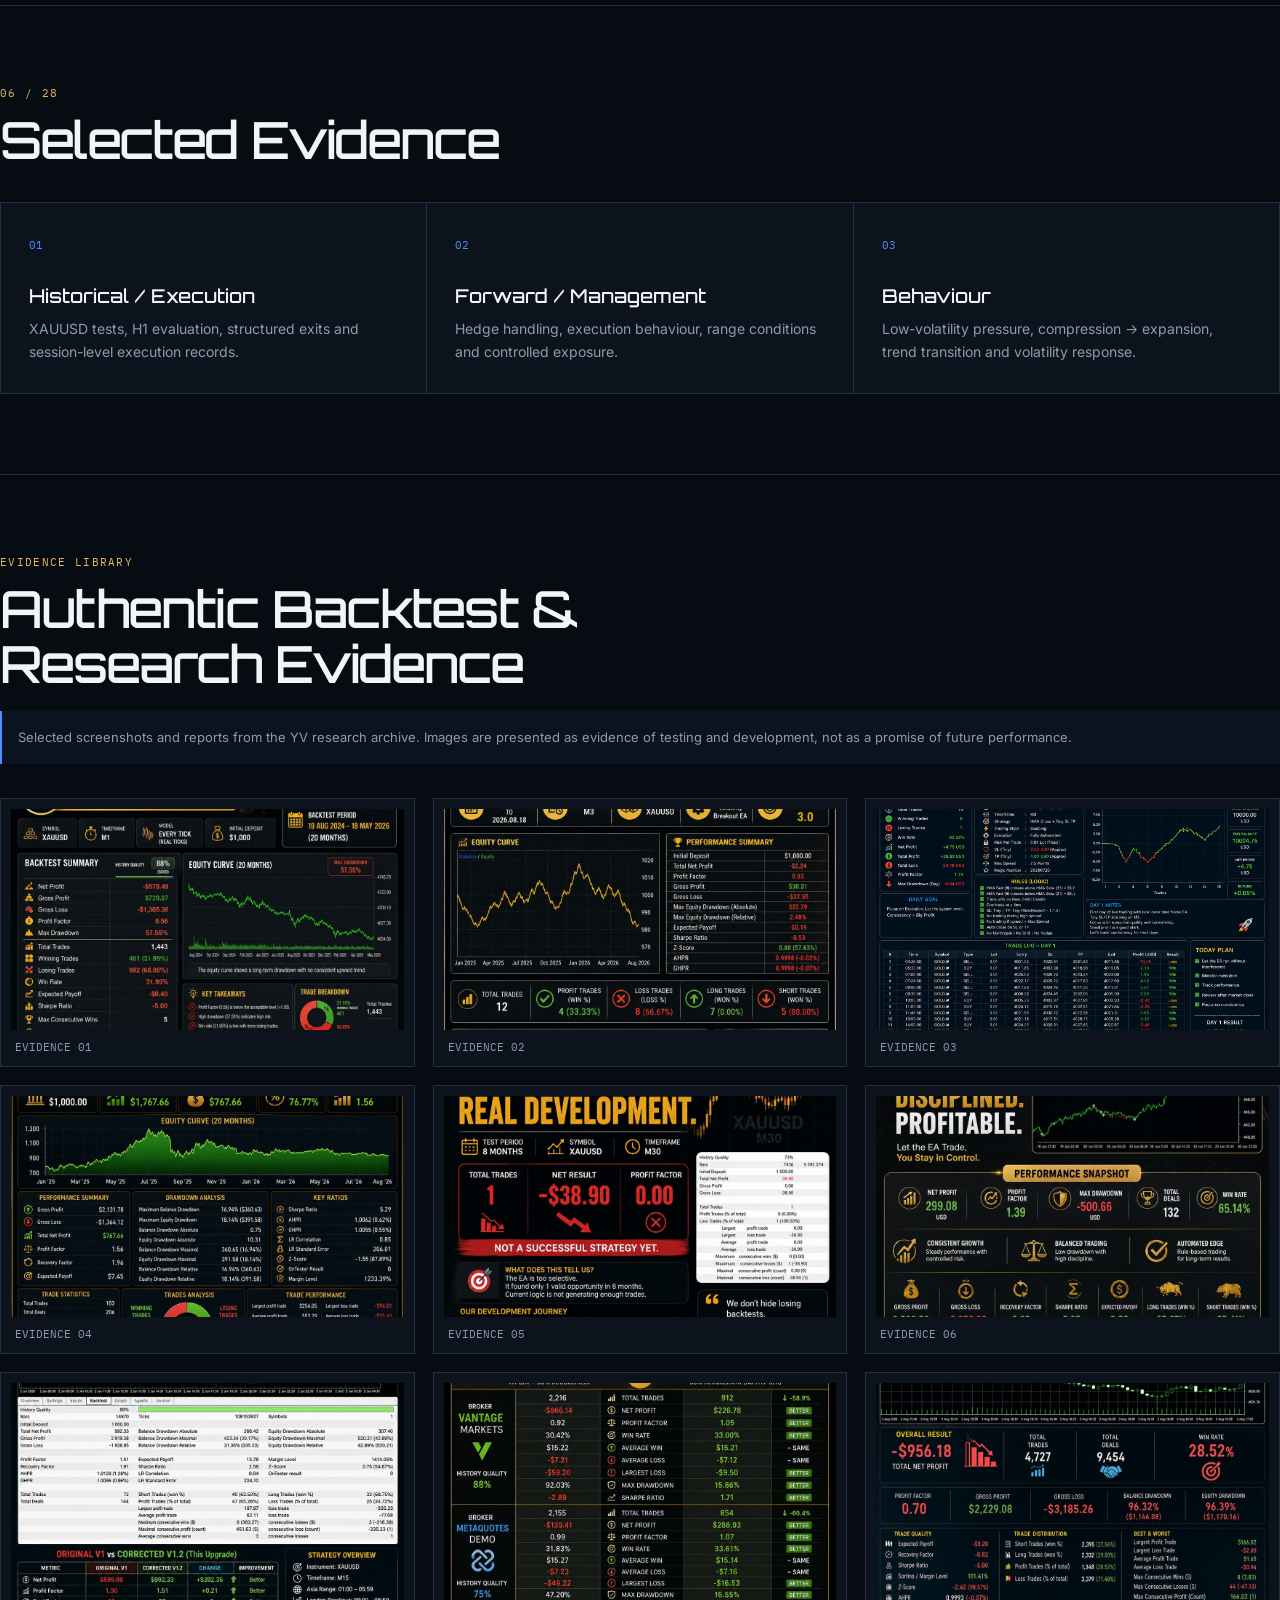
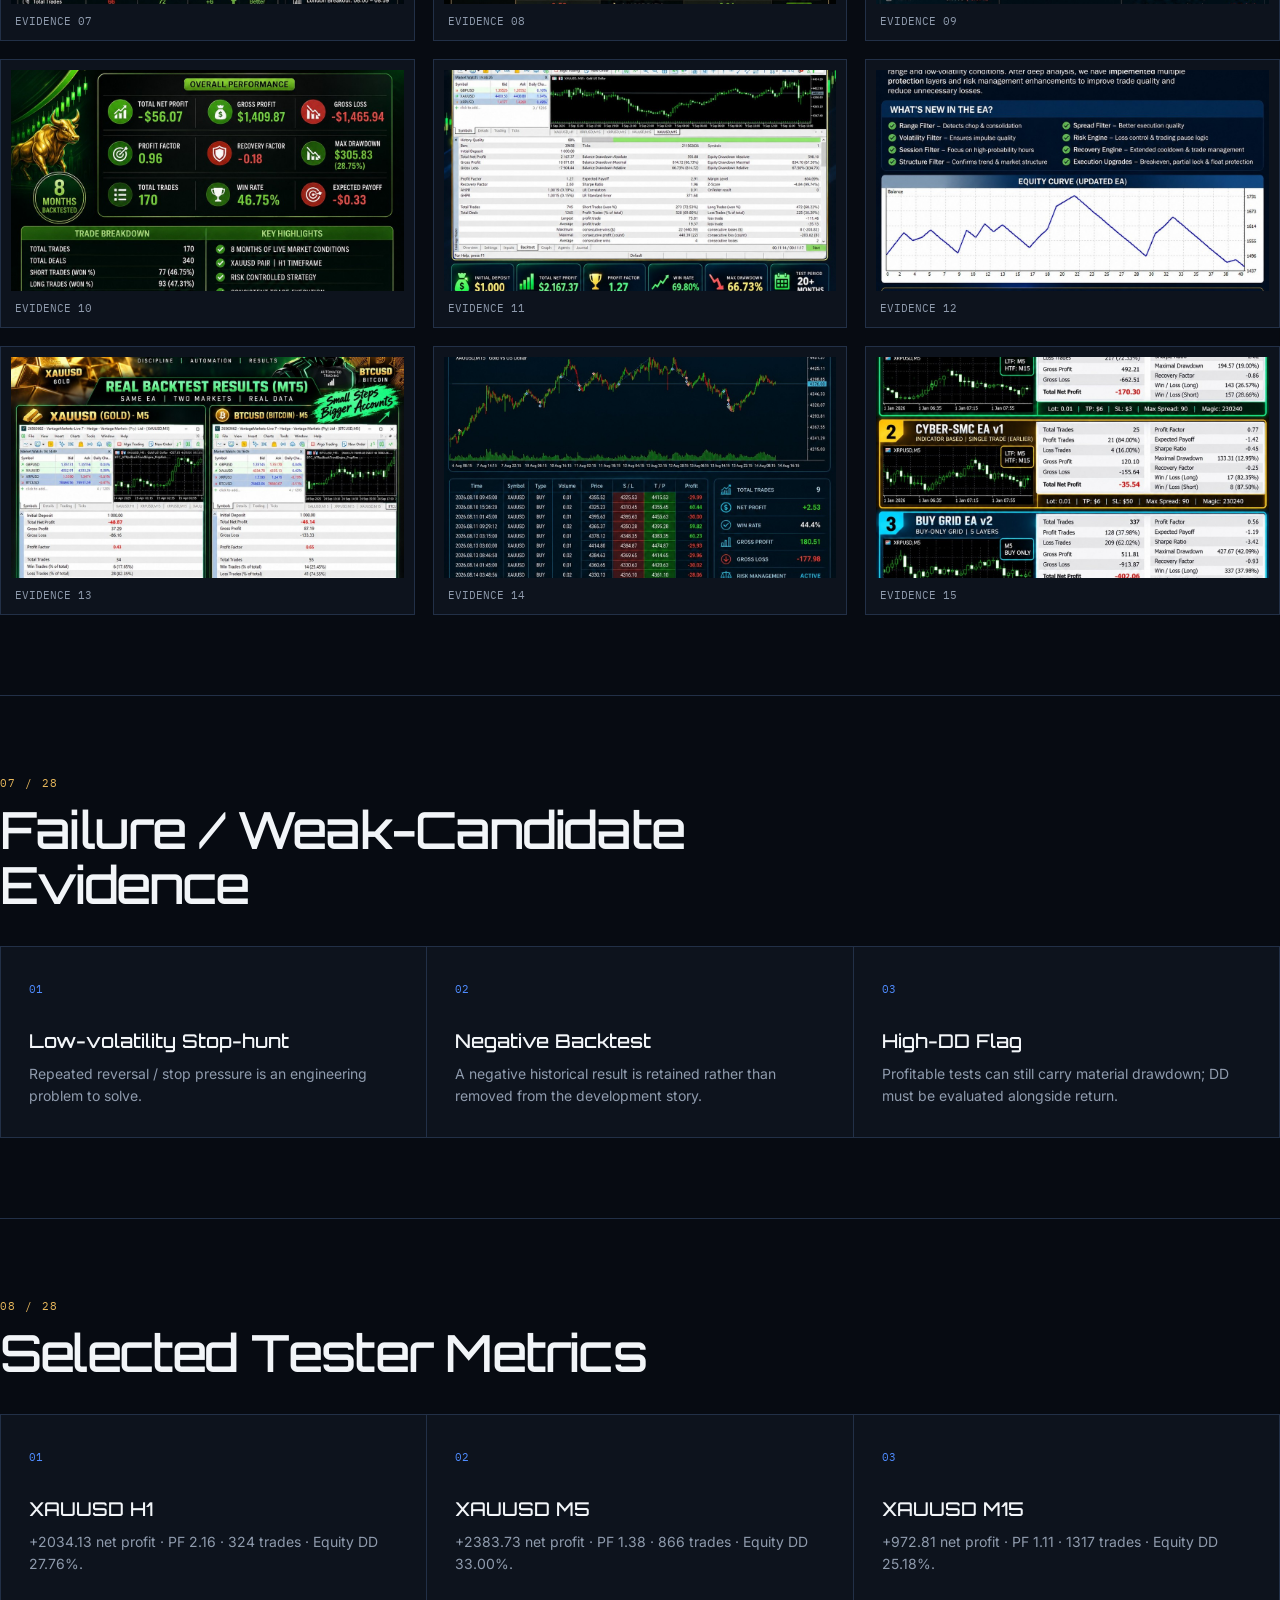
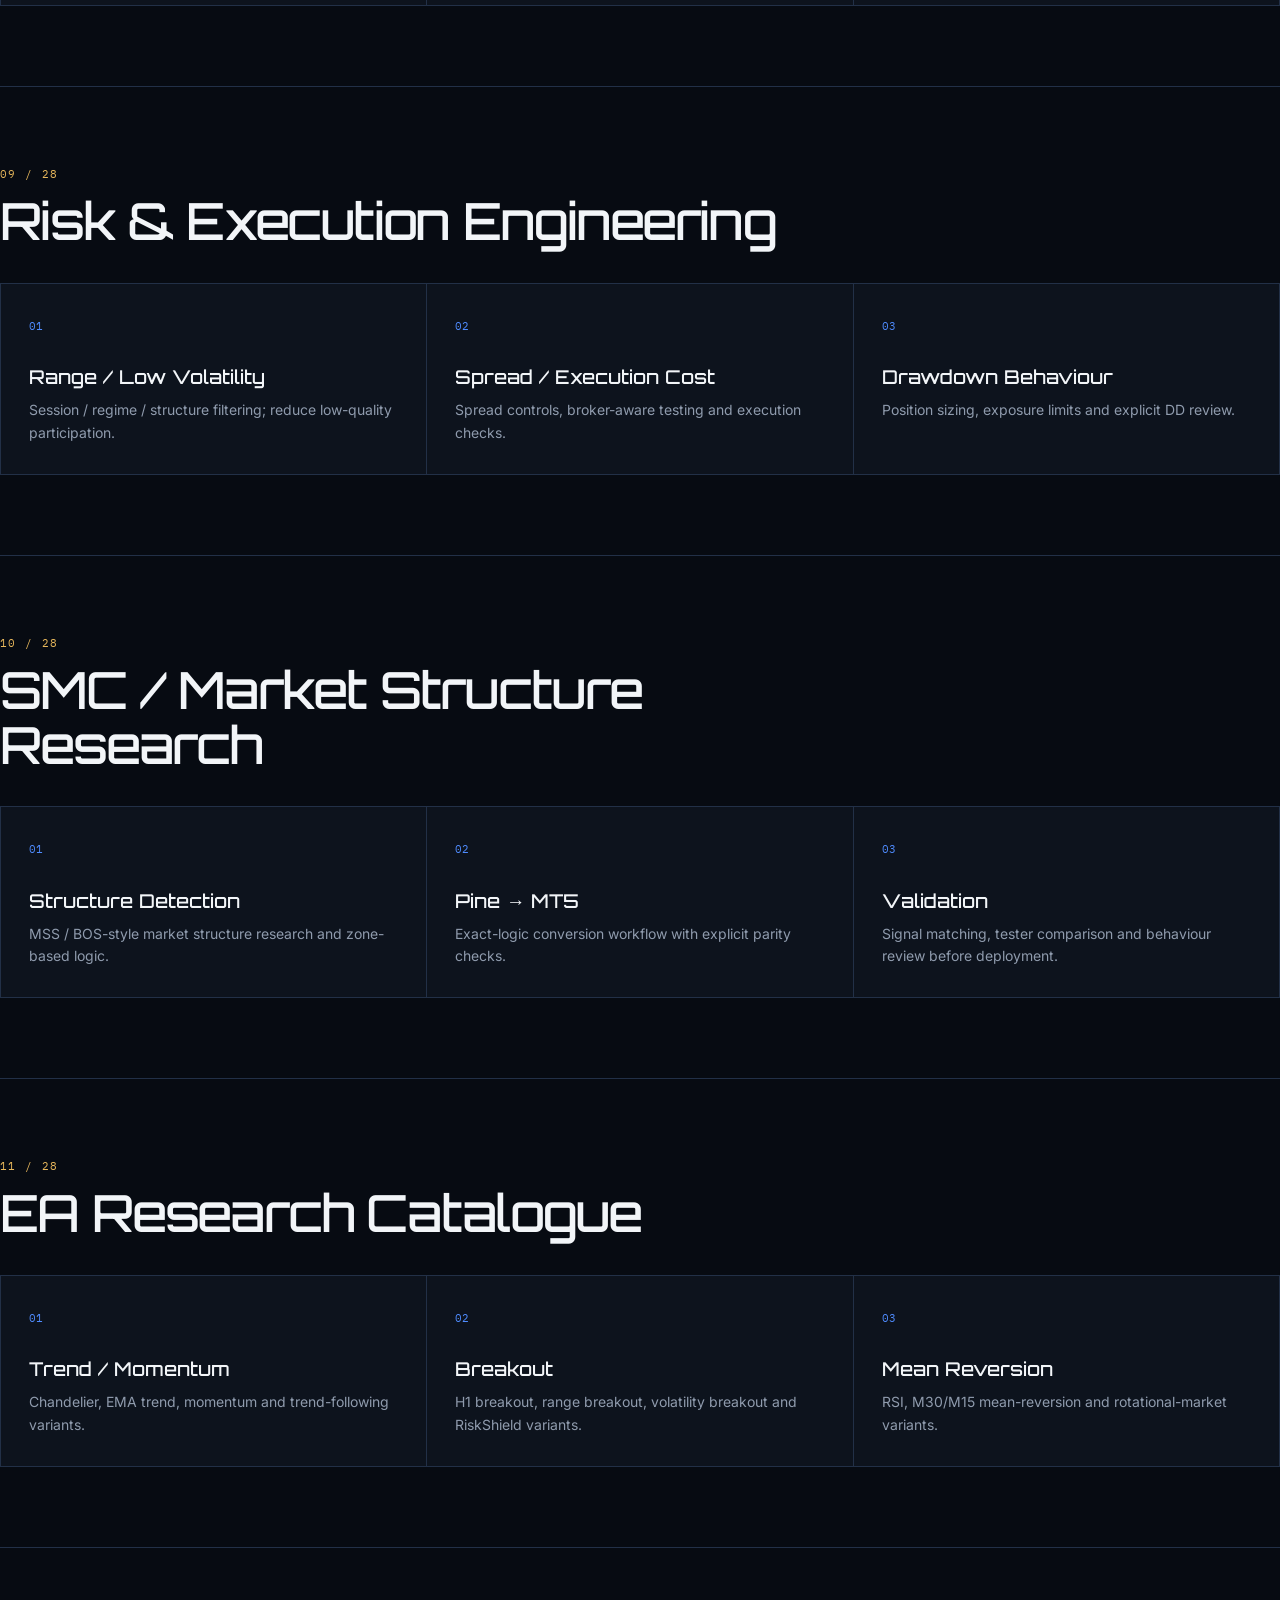
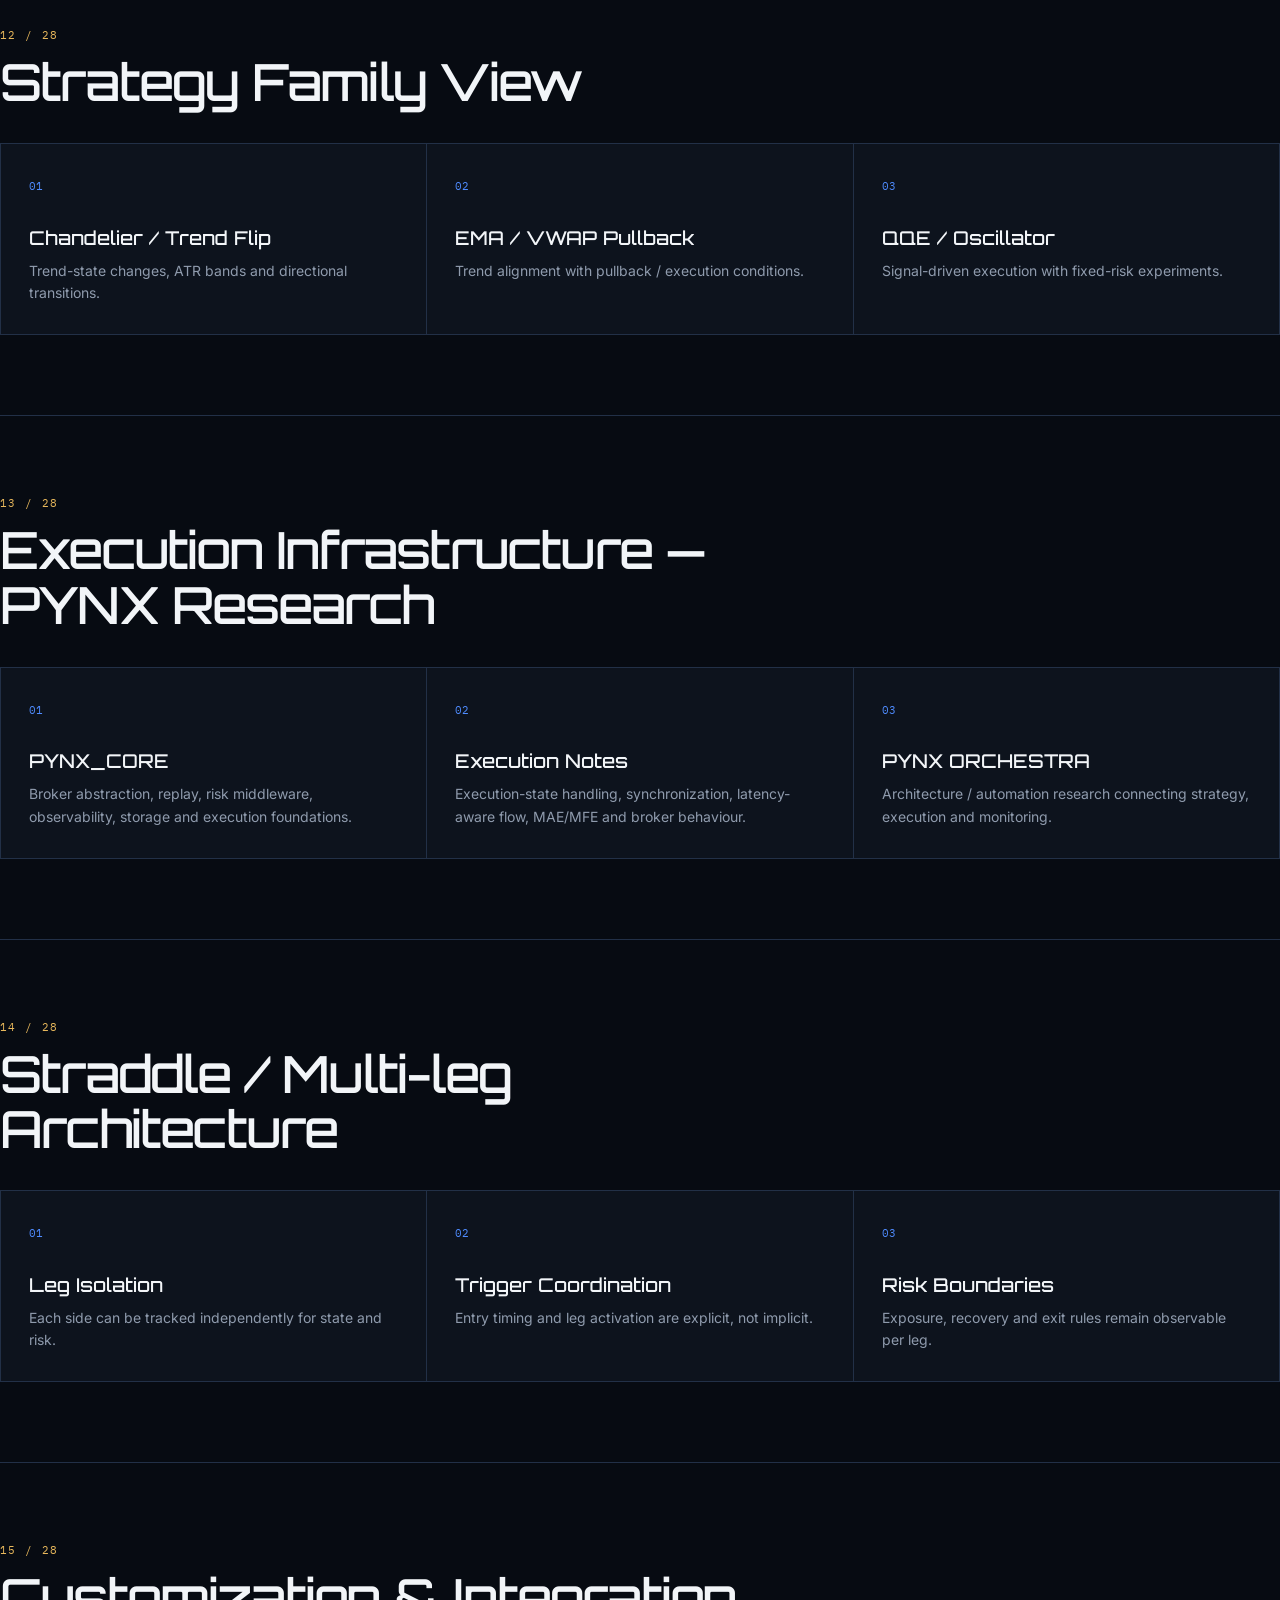
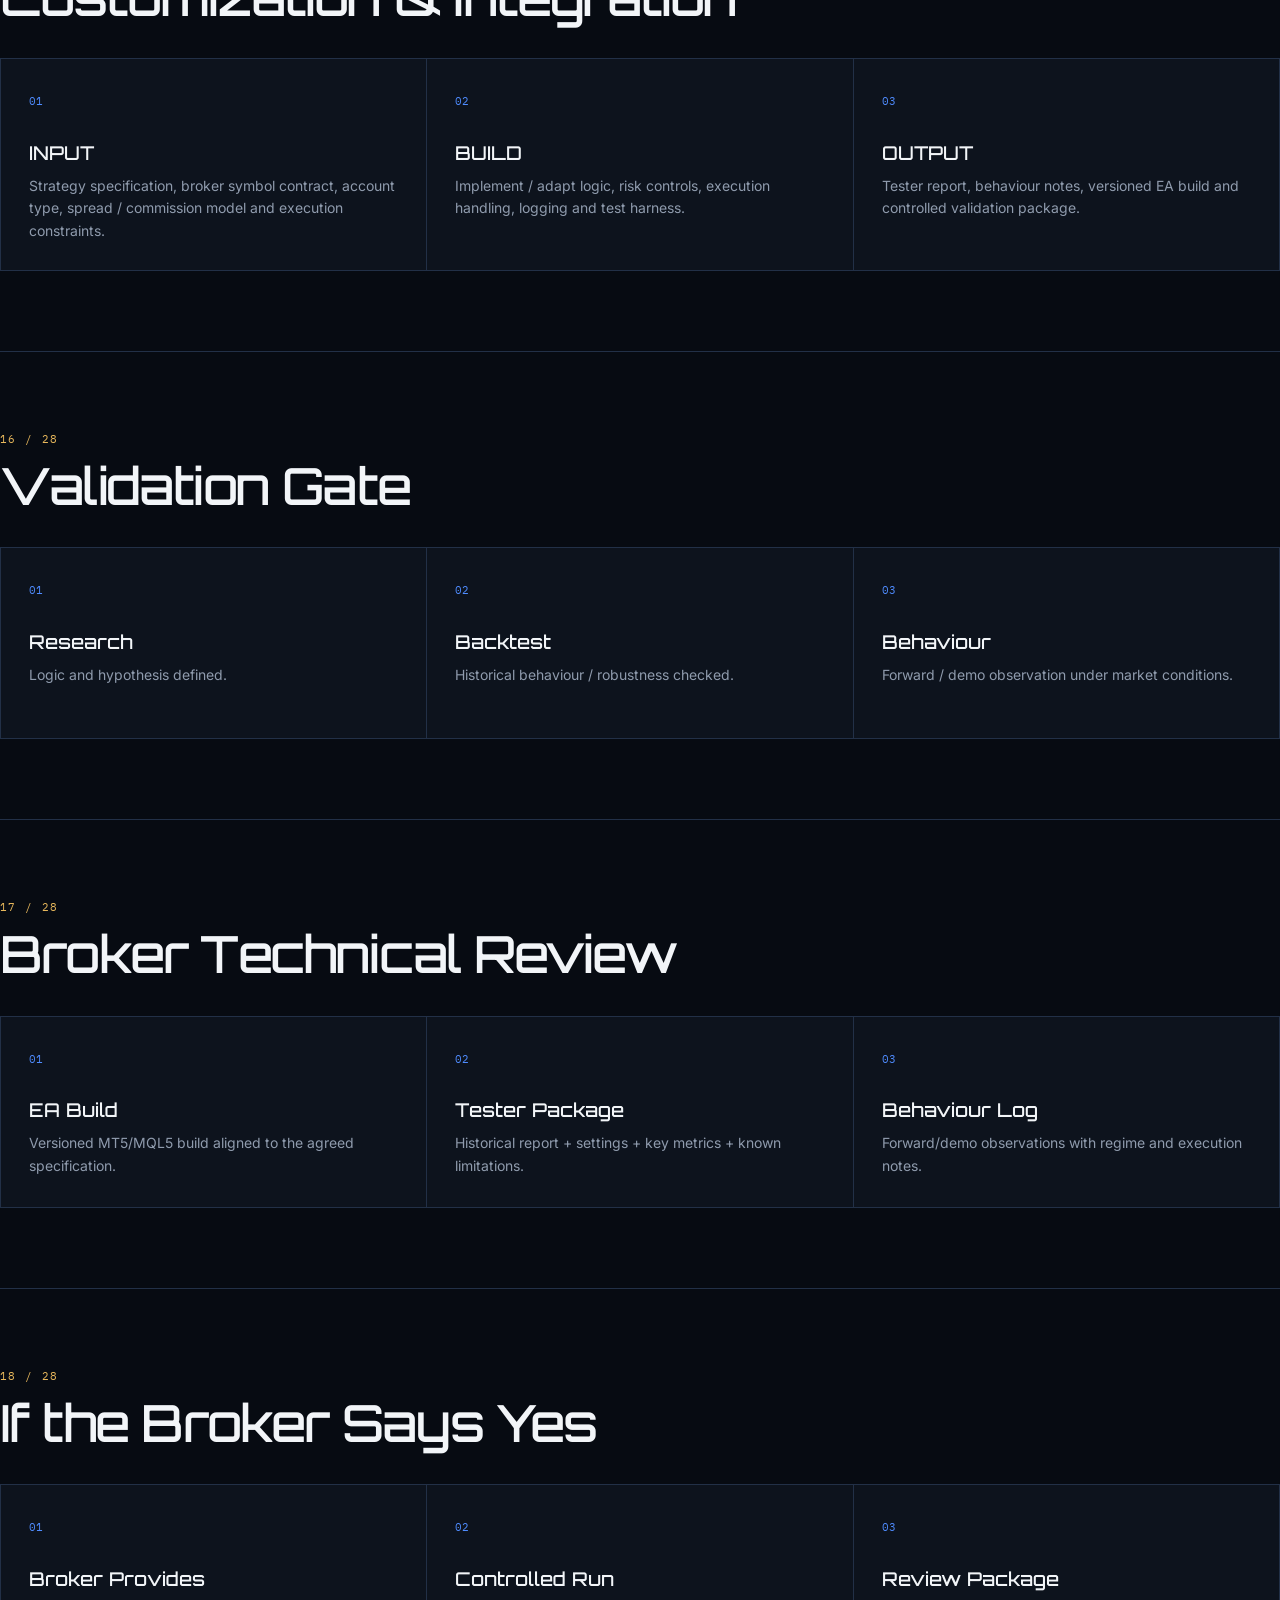
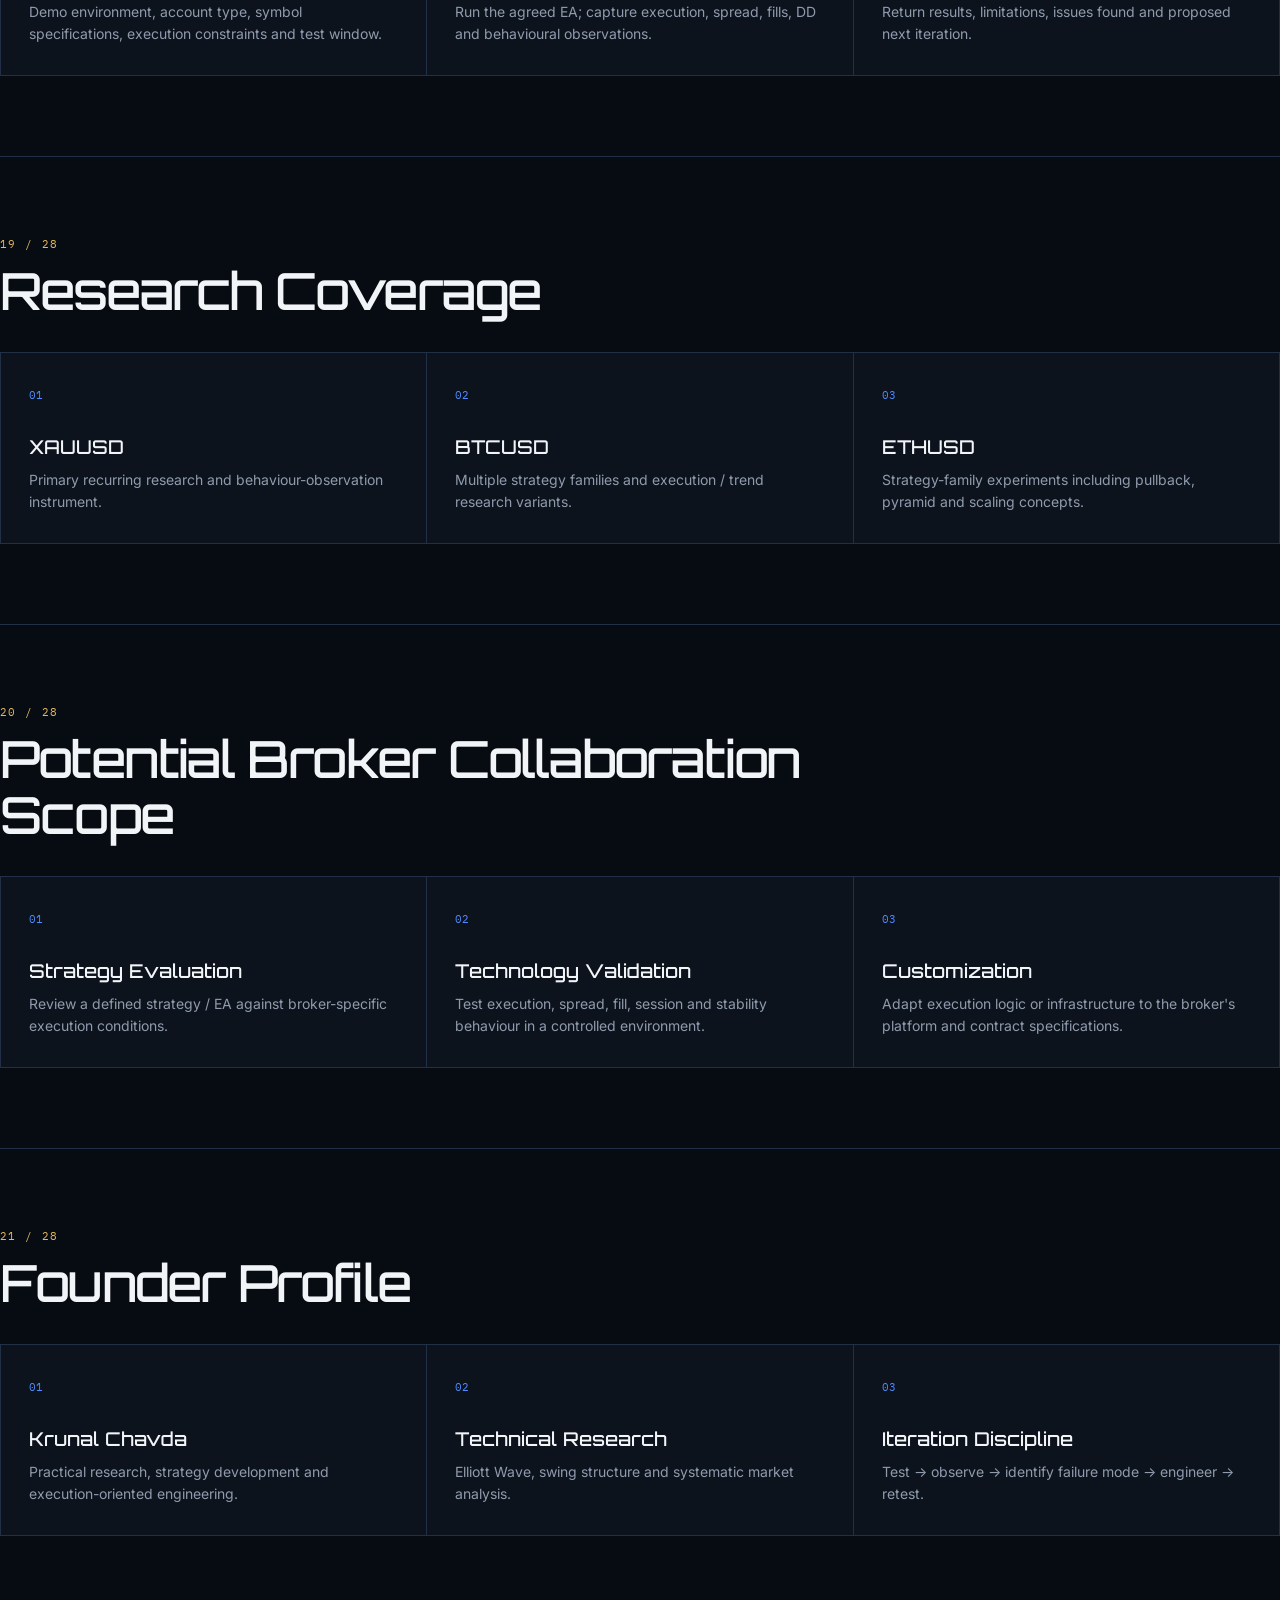
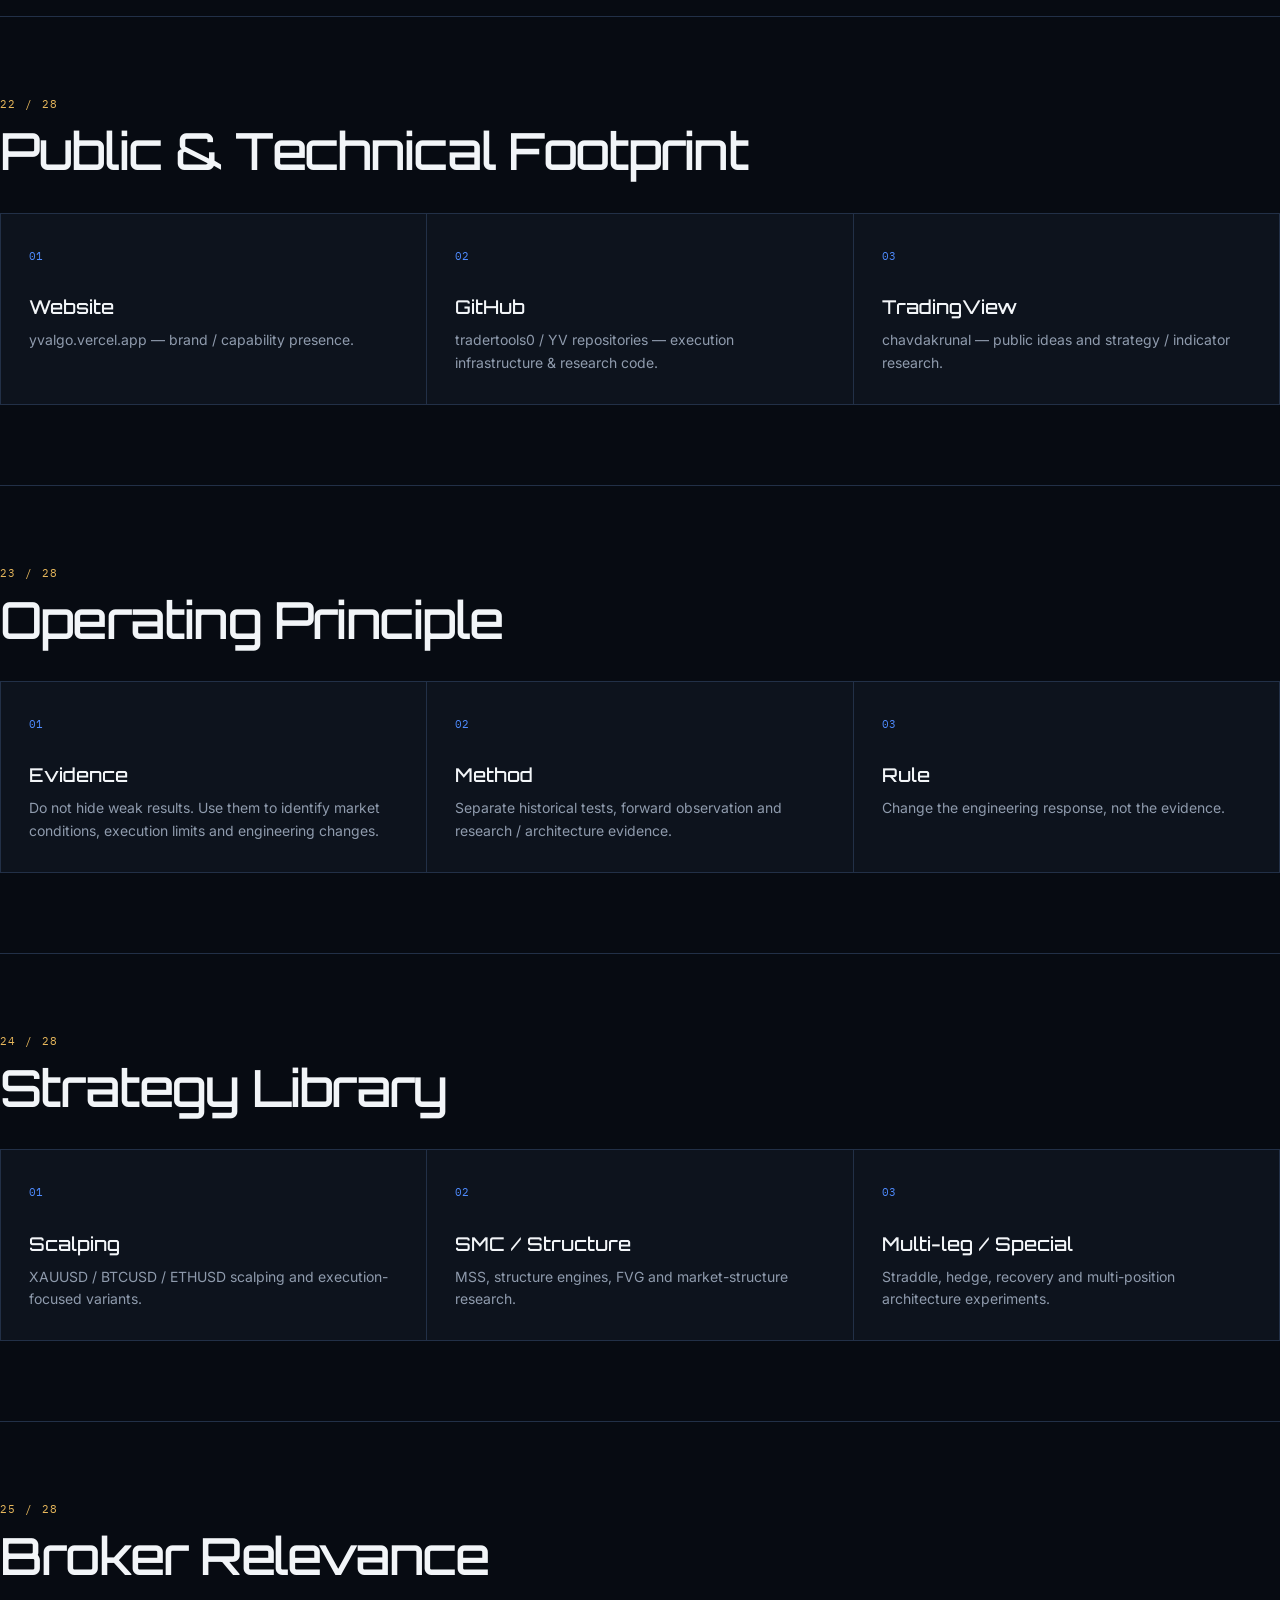
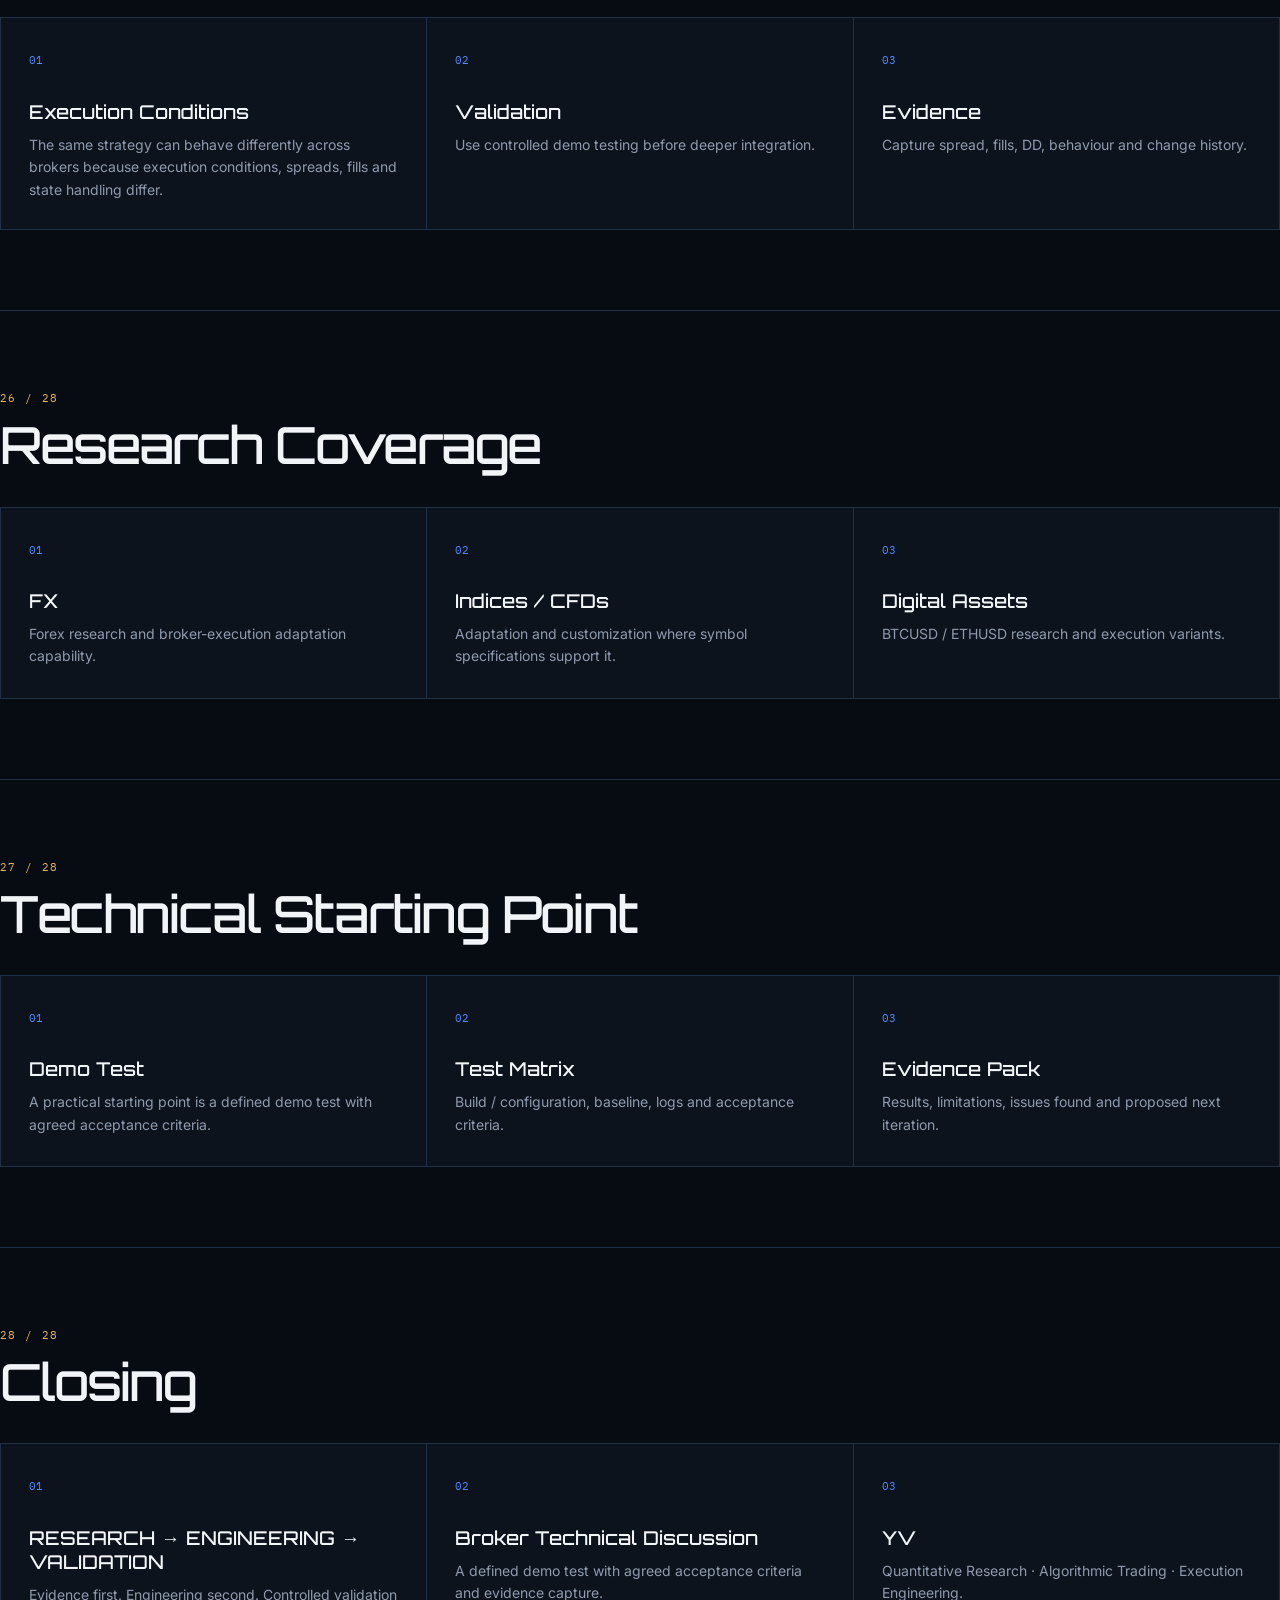
==== commit 107ea69c: "Update index.html" ====
--- a/index.html
+++ b/index.html
@@ -20,12 +20,19 @@
 .footer{padding:45px 0;display:flex;justify-content:space-between;gap:20px;color:var(--muted);font-size:12px}.footer strong{font:600 15px Orbitron;color:white}
 @media(max-width:850px){.nav{display:none}.cards{grid-template-columns:1fr}.hero{min-height:auto;padding:75px 0}}
 @media(max-width:600px){.wrap{width:min(calc(100% - 32px),var(--max))}h1{font-size:42px}.slide{padding:60px 0}.footer{flex-direction:column}}
+
+.evidence-grid{display:grid;grid-template-columns:repeat(3,1fr);gap:18px;margin-top:34px}
+.evidence-item{background:var(--panel);border:1px solid var(--line);padding:10px;overflow:hidden}
+.evidence-item img{display:block;width:100%;height:auto;aspect-ratio:16/9;object-fit:cover;background:#05080d}
+.evidence-item p{padding:10px 4px 2px;color:var(--muted);font:11px "IBM Plex Mono"}
+@media(max-width:850px){.evidence-grid{grid-template-columns:repeat(2,1fr)}}
+@media(max-width:600px){.evidence-grid{grid-template-columns:1fr}}
 </style>
 </head>
 <body>
 <header><div class="wrap"><nav>
 <a class="brand" href="#">YV <i>ALGO</i></a>
-<div class="nav"><a href="#s01">PROFILE</a><a href="#s03">CAPABILITY</a><a href="#s06">EVIDENCE</a><a href="#s11">RESEARCH</a><a href="#s16">VALIDATION</a><a href="#s20">BROKER</a></div>
+<div class="nav"><a href="#s01">PROFILE</a><a href="#s03">CAPABILITY</a><a href="#evidence-library">EVIDENCE</a><a href="#s11">RESEARCH</a><a href="#s16">VALIDATION</a><a href="#s20">BROKER</a></div>
 <a class="navbtn" href="#s28">TECHNICAL DISCUSSION</a>
 </nav></div></header>
 <main>
@@ -91,6 +98,30 @@
     <article><span>03</span><h3>Behaviour</h3><p>Low-volatility pressure, compression → expansion, trend transition and volatility response.</p></article>
   </div>
 </section>
+
+<section class="slide" id="evidence-library">
+  <div class="slide-no">EVIDENCE LIBRARY</div>
+  <h2>Authentic Backtest & Research Evidence</h2>
+  <div class="note">Selected screenshots and reports from the YV research archive. Images are presented as evidence of testing and development, not as a promise of future performance.</div>
+  <div class="evidence-grid">
+    <a class="evidence-item" href="assets/evidence/evidence-01.jpg" target="_blank"><img src="assets/evidence/evidence-01.jpg" alt="YV evidence 01"><p>EVIDENCE 01</p></a>
+    <a class="evidence-item" href="assets/evidence/evidence-02.jpg" target="_blank"><img src="assets/evidence/evidence-02.jpg" alt="YV evidence 02"><p>EVIDENCE 02</p></a>
+    <a class="evidence-item" href="assets/evidence/evidence-03.jpg" target="_blank"><img src="assets/evidence/evidence-03.jpg" alt="YV evidence 03"><p>EVIDENCE 03</p></a>
+    <a class="evidence-item" href="assets/evidence/evidence-04.jpg" target="_blank"><img src="assets/evidence/evidence-04.jpg" alt="YV evidence 04"><p>EVIDENCE 04</p></a>
+    <a class="evidence-item" href="assets/evidence/evidence-05.jpg" target="_blank"><img src="assets/evidence/evidence-05.jpg" alt="YV evidence 05"><p>EVIDENCE 05</p></a>
+    <a class="evidence-item" href="assets/evidence/evidence-06.jpg" target="_blank"><img src="assets/evidence/evidence-06.jpg" alt="YV evidence 06"><p>EVIDENCE 06</p></a>
+    <a class="evidence-item" href="assets/evidence/evidence-07.jpg" target="_blank"><img src="assets/evidence/evidence-07.jpg" alt="YV evidence 07"><p>EVIDENCE 07</p></a>
+    <a class="evidence-item" href="assets/evidence/evidence-08.jpg" target="_blank"><img src="assets/evidence/evidence-08.jpg" alt="YV evidence 08"><p>EVIDENCE 08</p></a>
+    <a class="evidence-item" href="assets/evidence/evidence-09.jpg" target="_blank"><img src="assets/evidence/evidence-09.jpg" alt="YV evidence 09"><p>EVIDENCE 09</p></a>
+    <a class="evidence-item" href="assets/evidence/evidence-10.jpg" target="_blank"><img src="assets/evidence/evidence-10.jpg" alt="YV evidence 10"><p>EVIDENCE 10</p></a>
+    <a class="evidence-item" href="assets/evidence/evidence-11.jpg" target="_blank"><img src="assets/evidence/evidence-11.jpg" alt="YV evidence 11"><p>EVIDENCE 11</p></a>
+    <a class="evidence-item" href="assets/evidence/evidence-12.jpg" target="_blank"><img src="assets/evidence/evidence-12.jpg" alt="YV evidence 12"><p>EVIDENCE 12</p></a>
+    <a class="evidence-item" href="assets/evidence/evidence-13.jpg" target="_blank"><img src="assets/evidence/evidence-13.jpg" alt="YV evidence 13"><p>EVIDENCE 13</p></a>
+    <a class="evidence-item" href="assets/evidence/evidence-14.jpg" target="_blank"><img src="assets/evidence/evidence-14.jpg" alt="YV evidence 14"><p>EVIDENCE 14</p></a>
+    <a class="evidence-item" href="assets/evidence/evidence-15.jpg" target="_blank"><img src="assets/evidence/evidence-15.jpg" alt="YV evidence 15"><p>EVIDENCE 15</p></a>
+  </div>
+</section>
+
 <section class="slide" id="s07">
   <div class="slide-no">07 / 28</div>
   <h2>Failure / Weak-Candidate Evidence</h2>
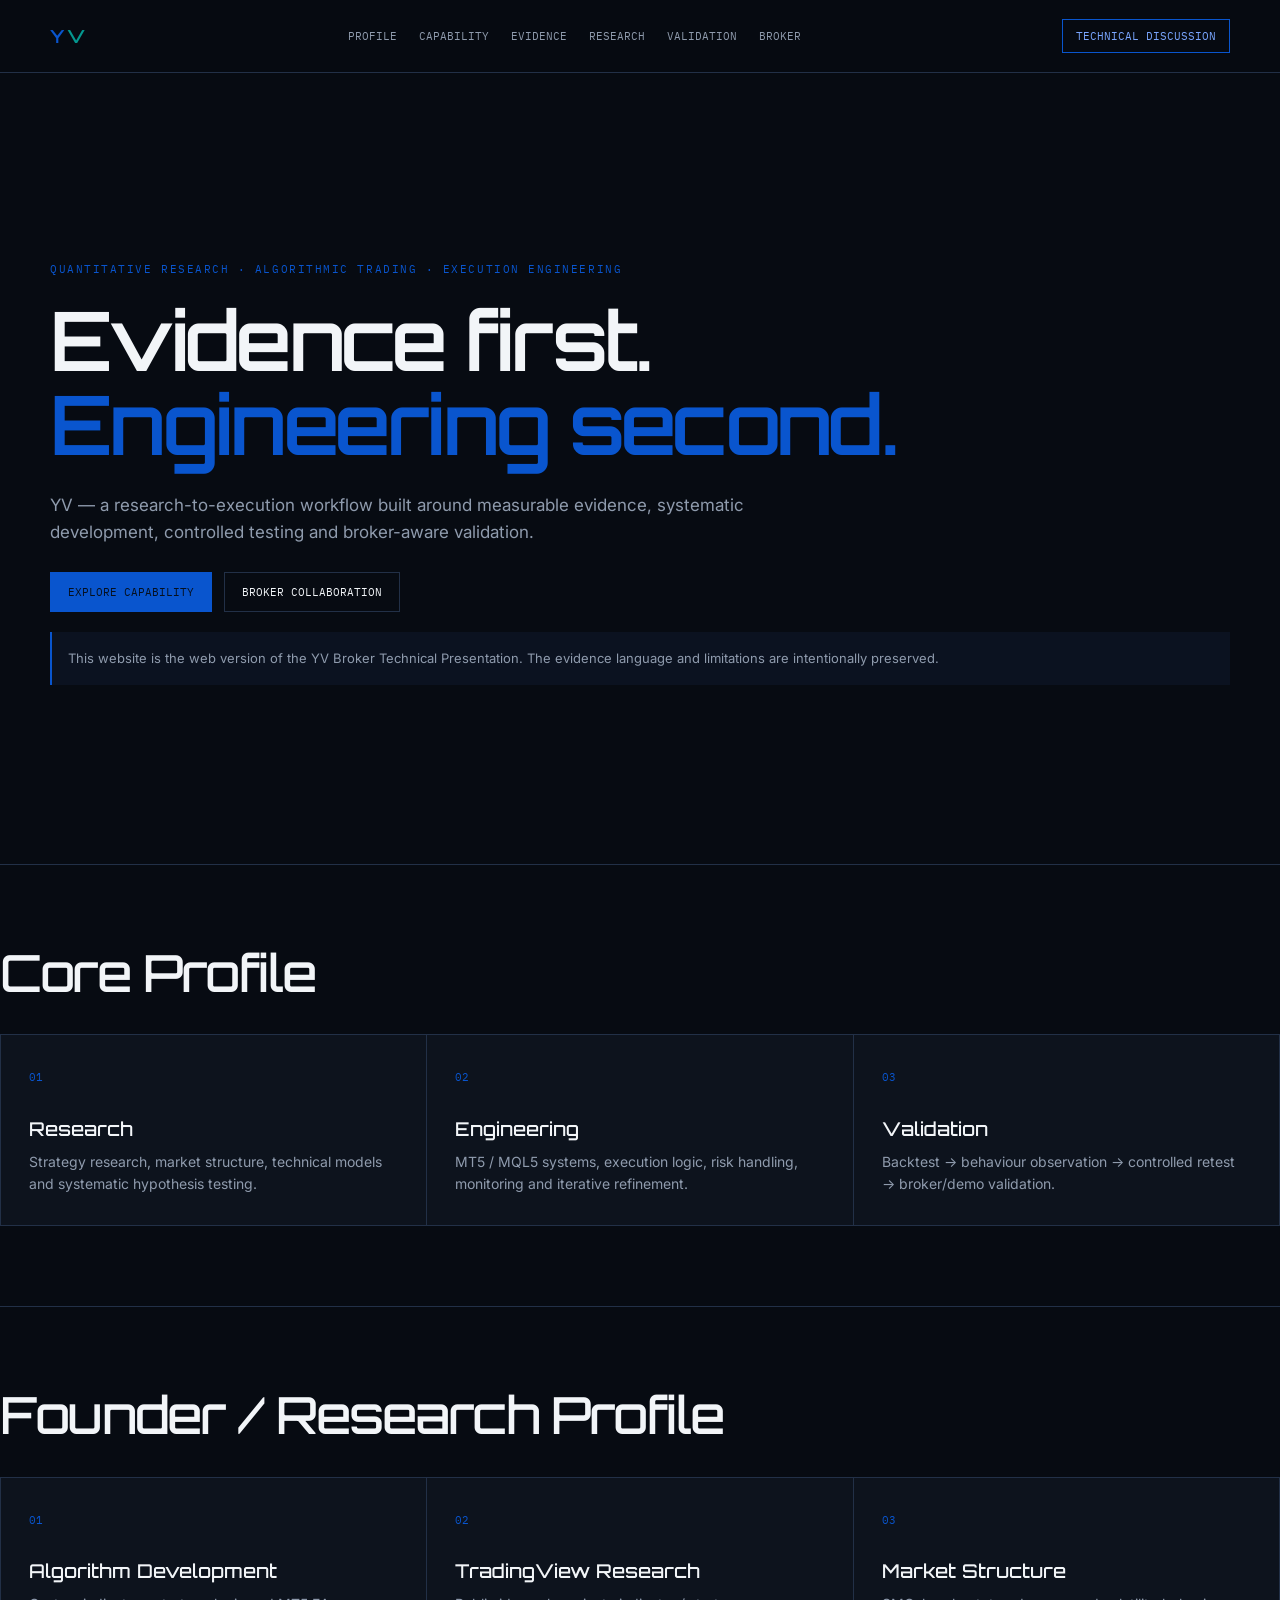
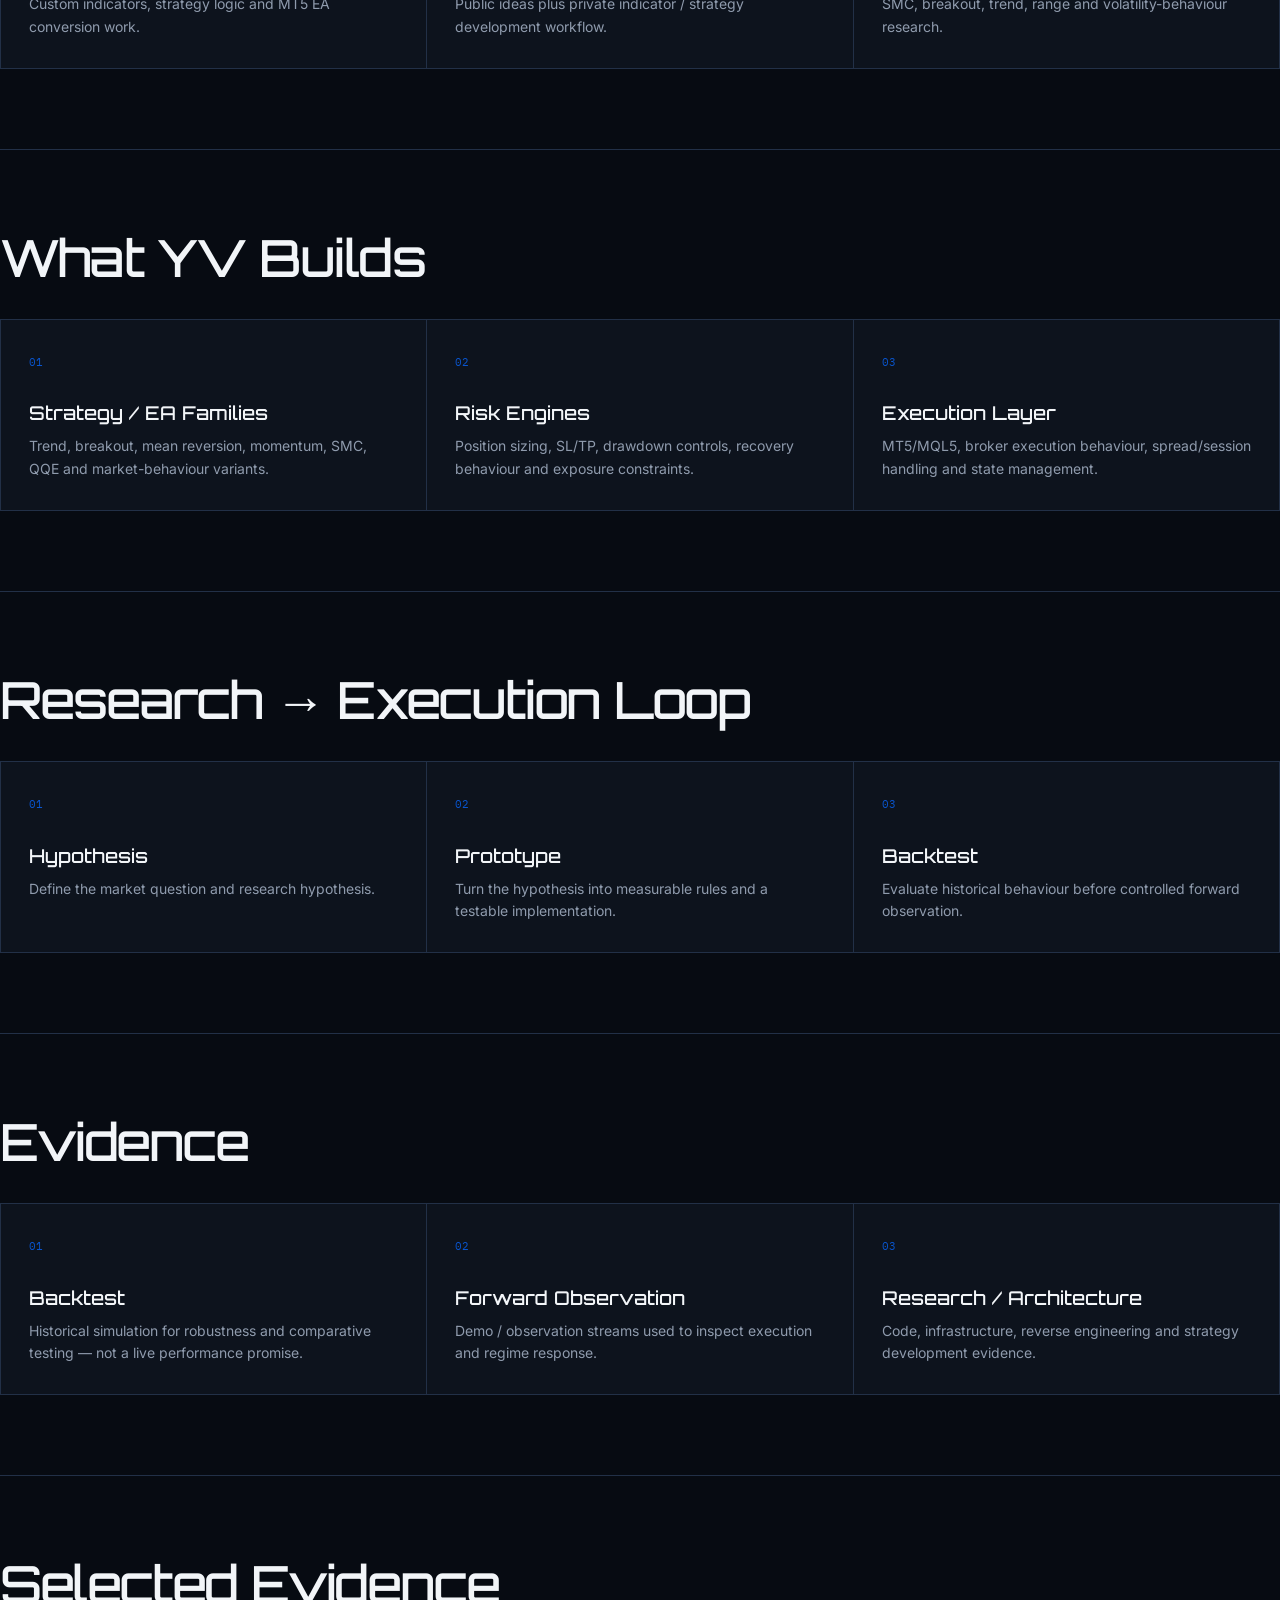
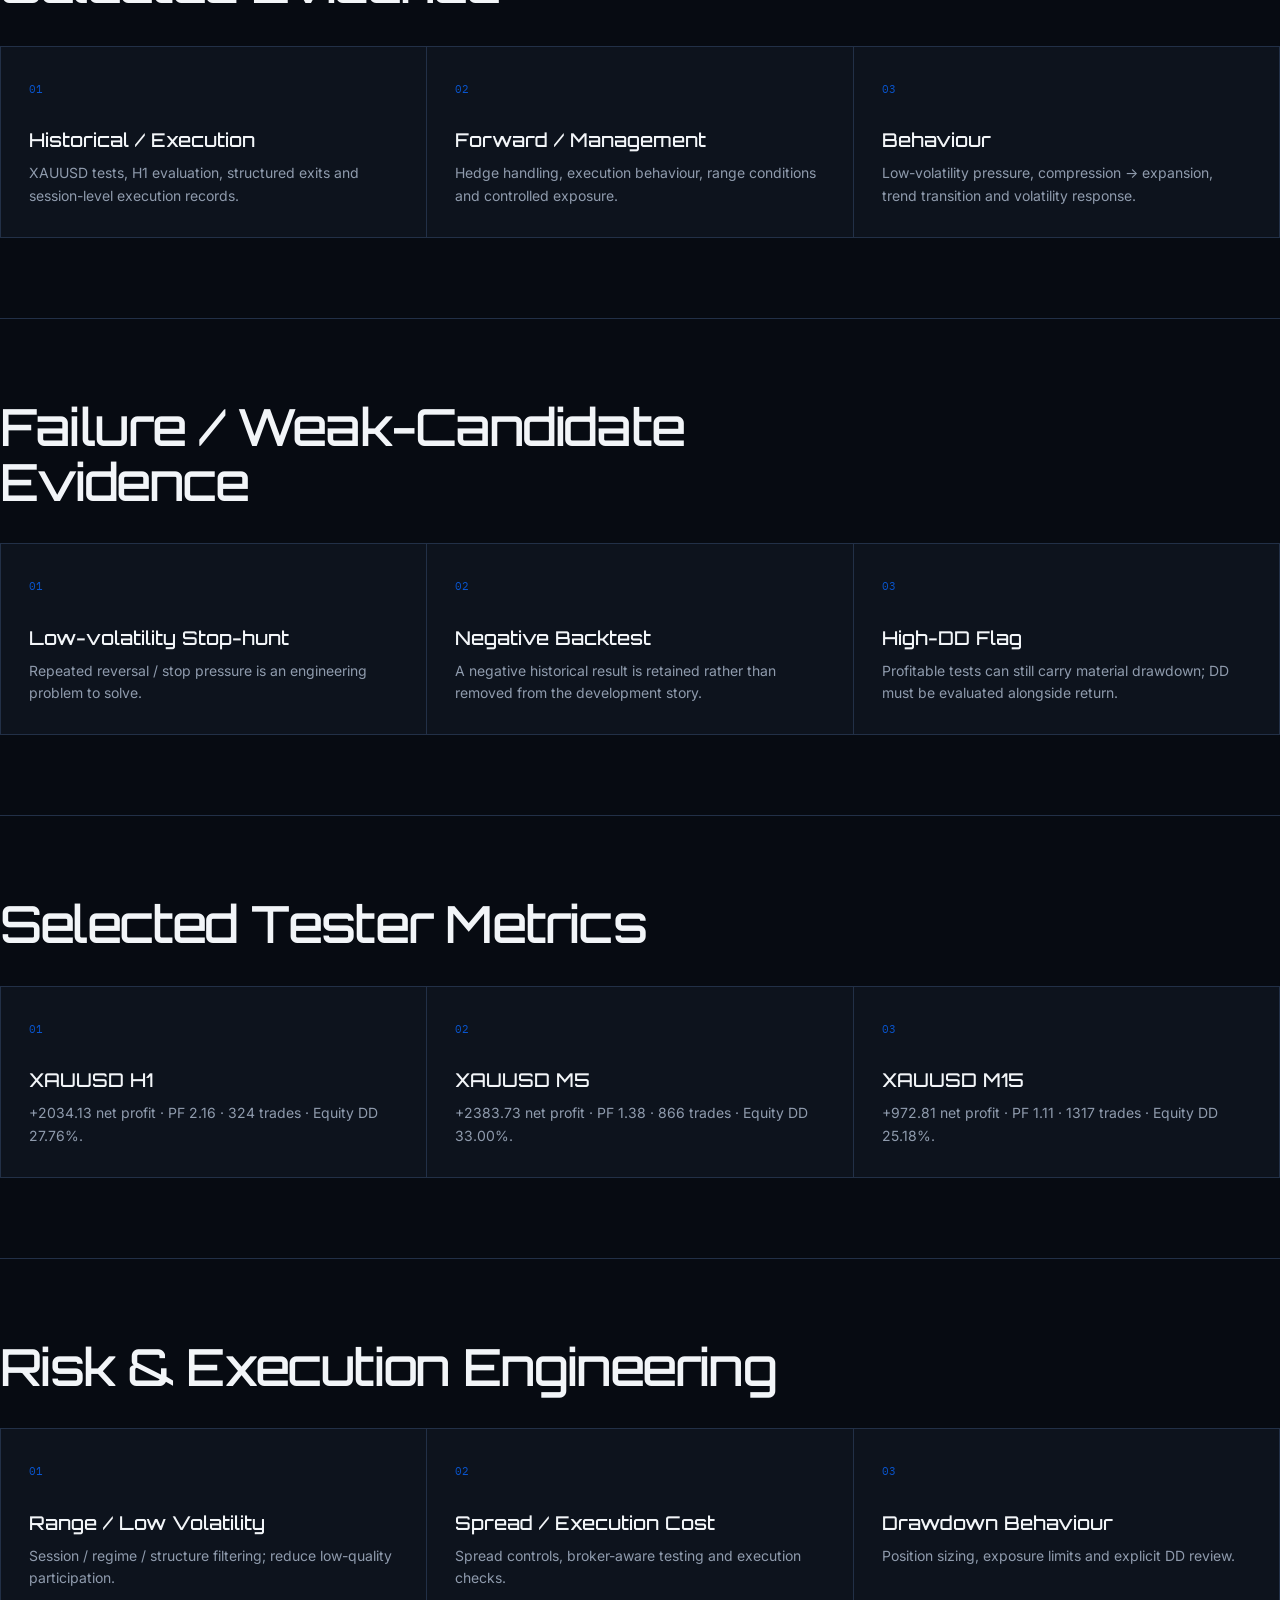
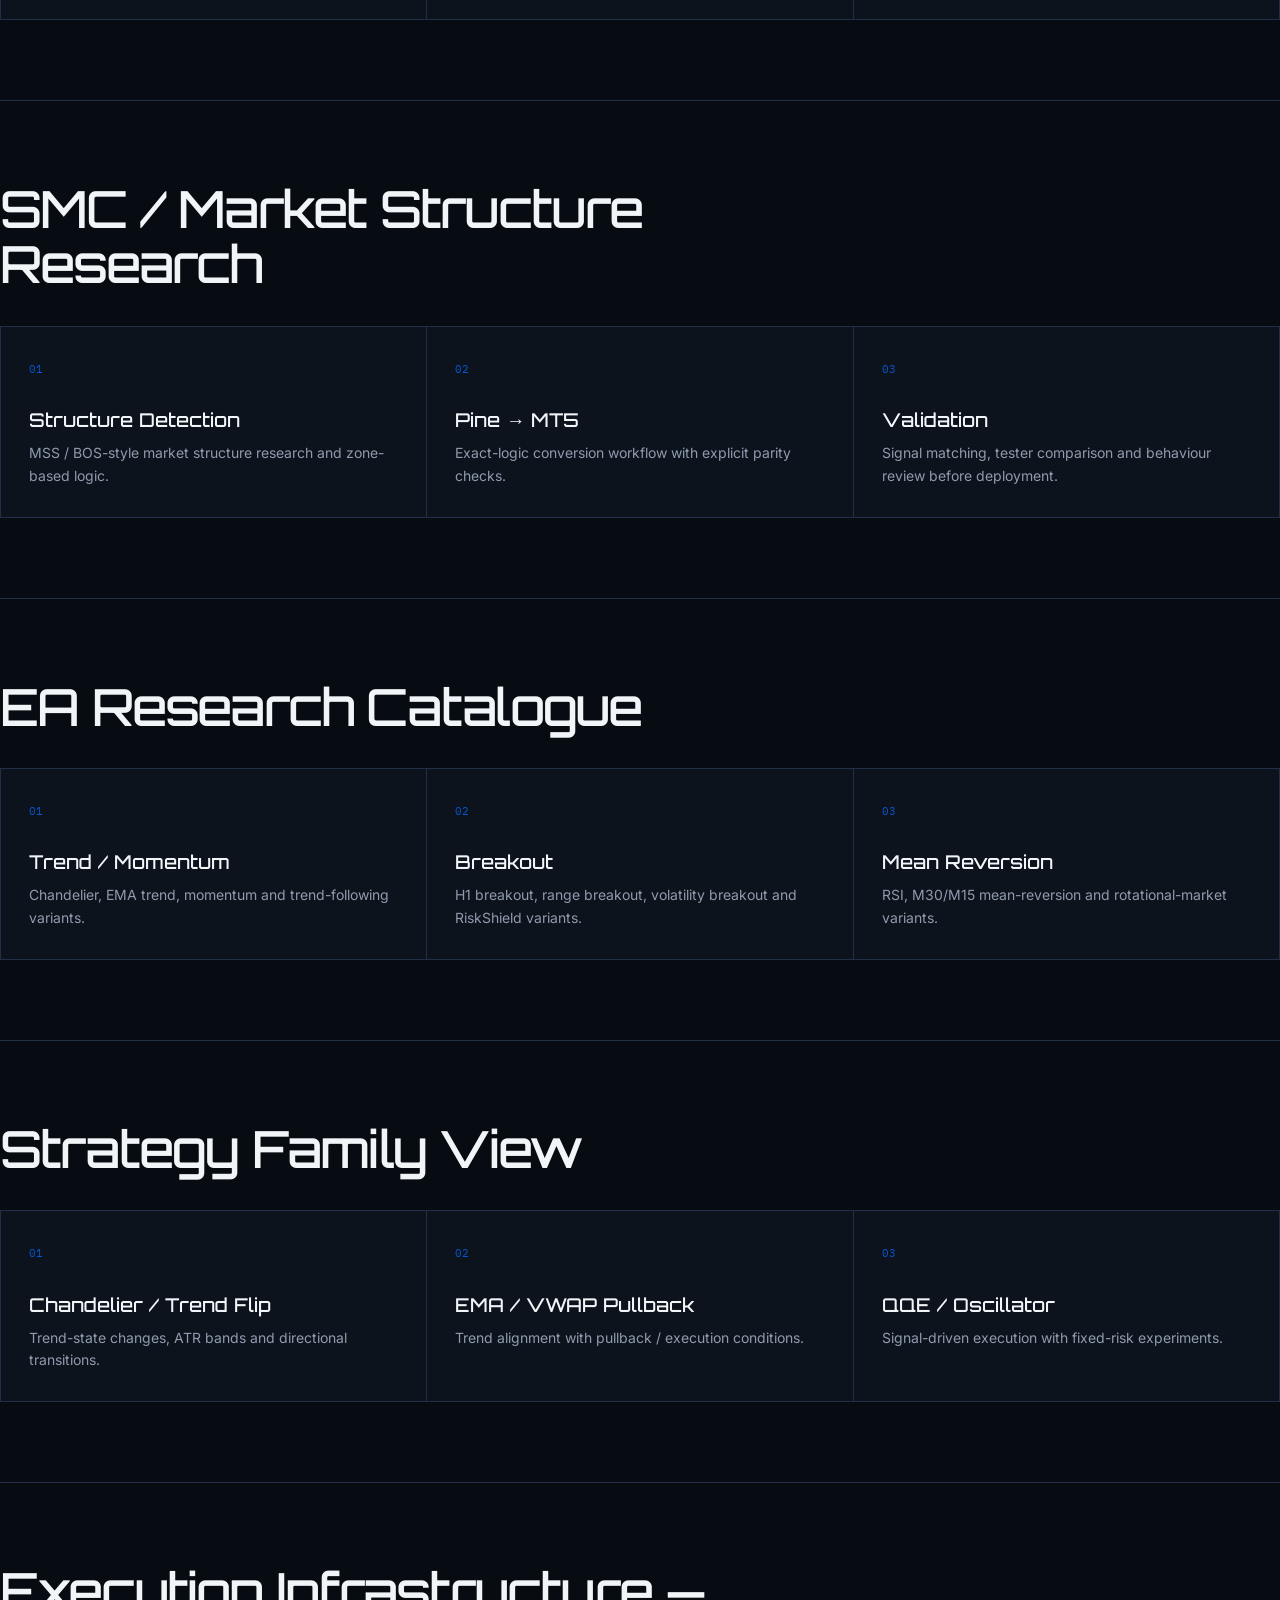
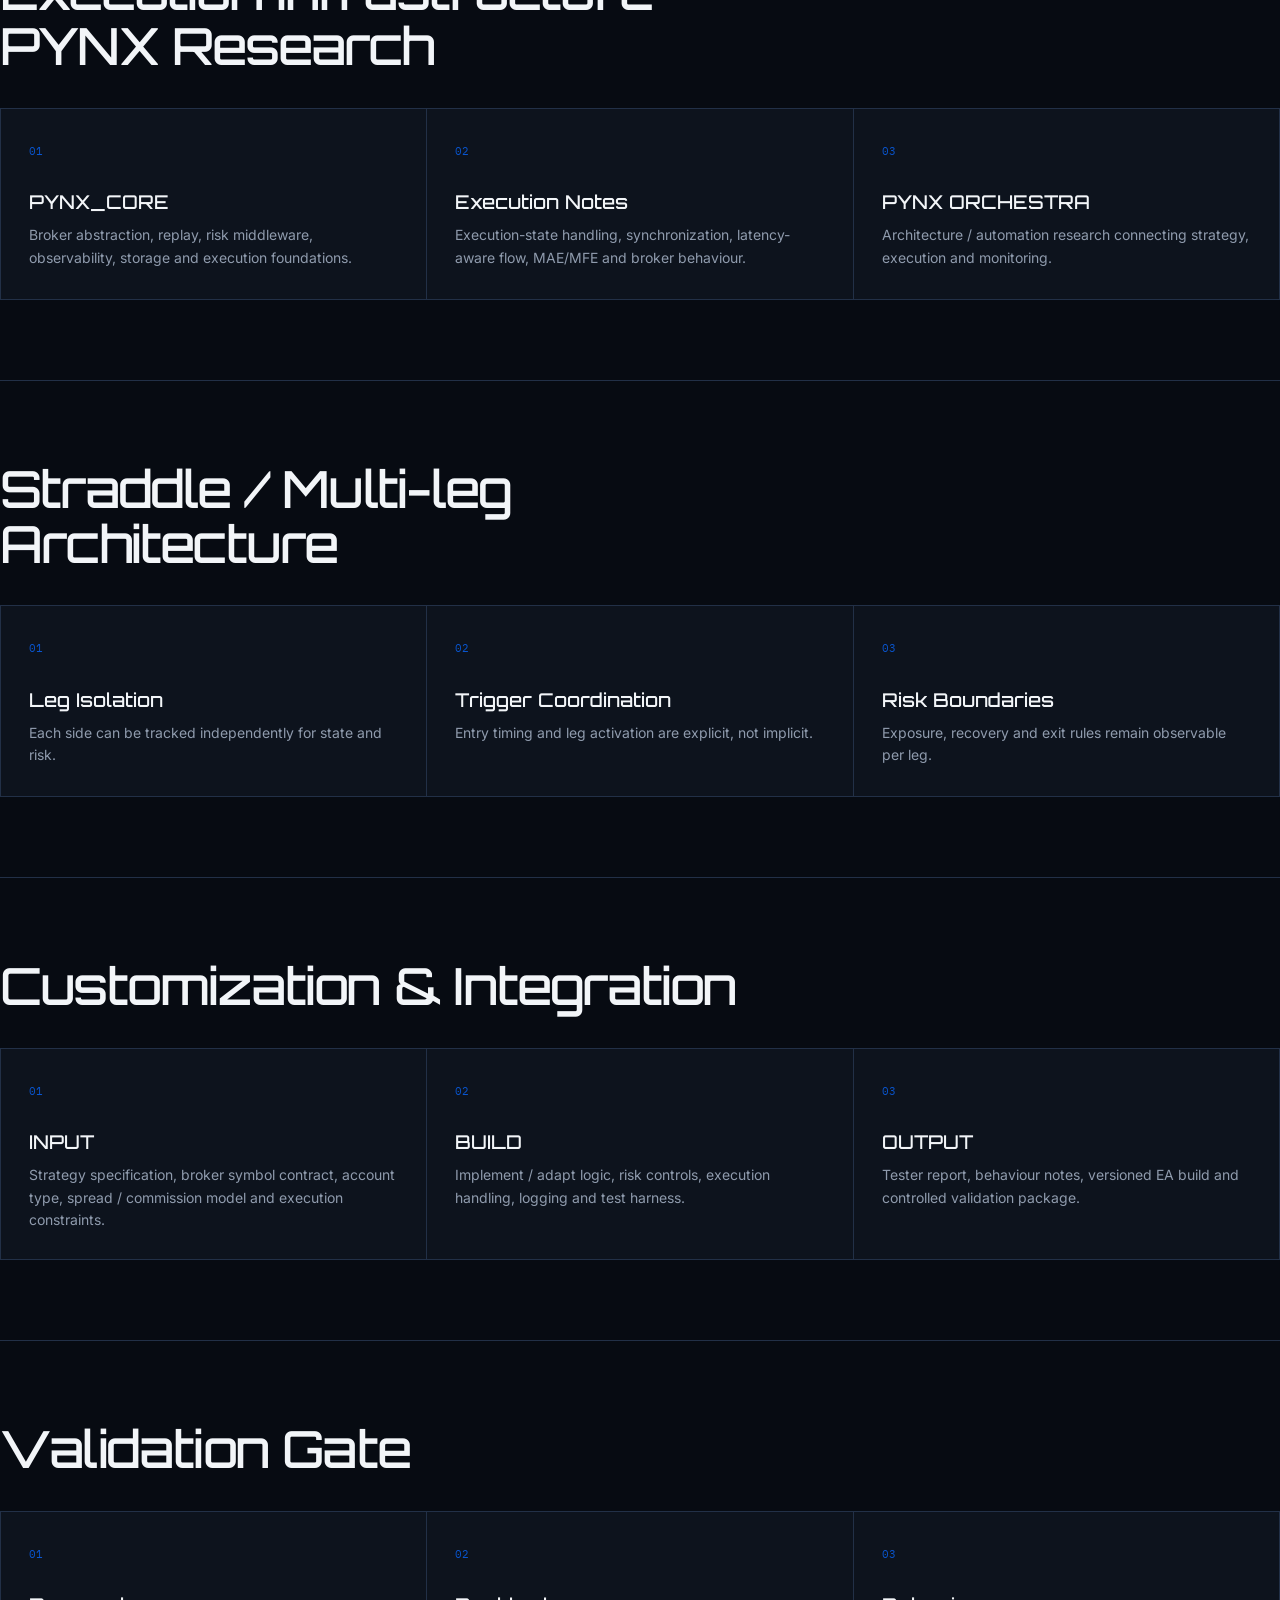
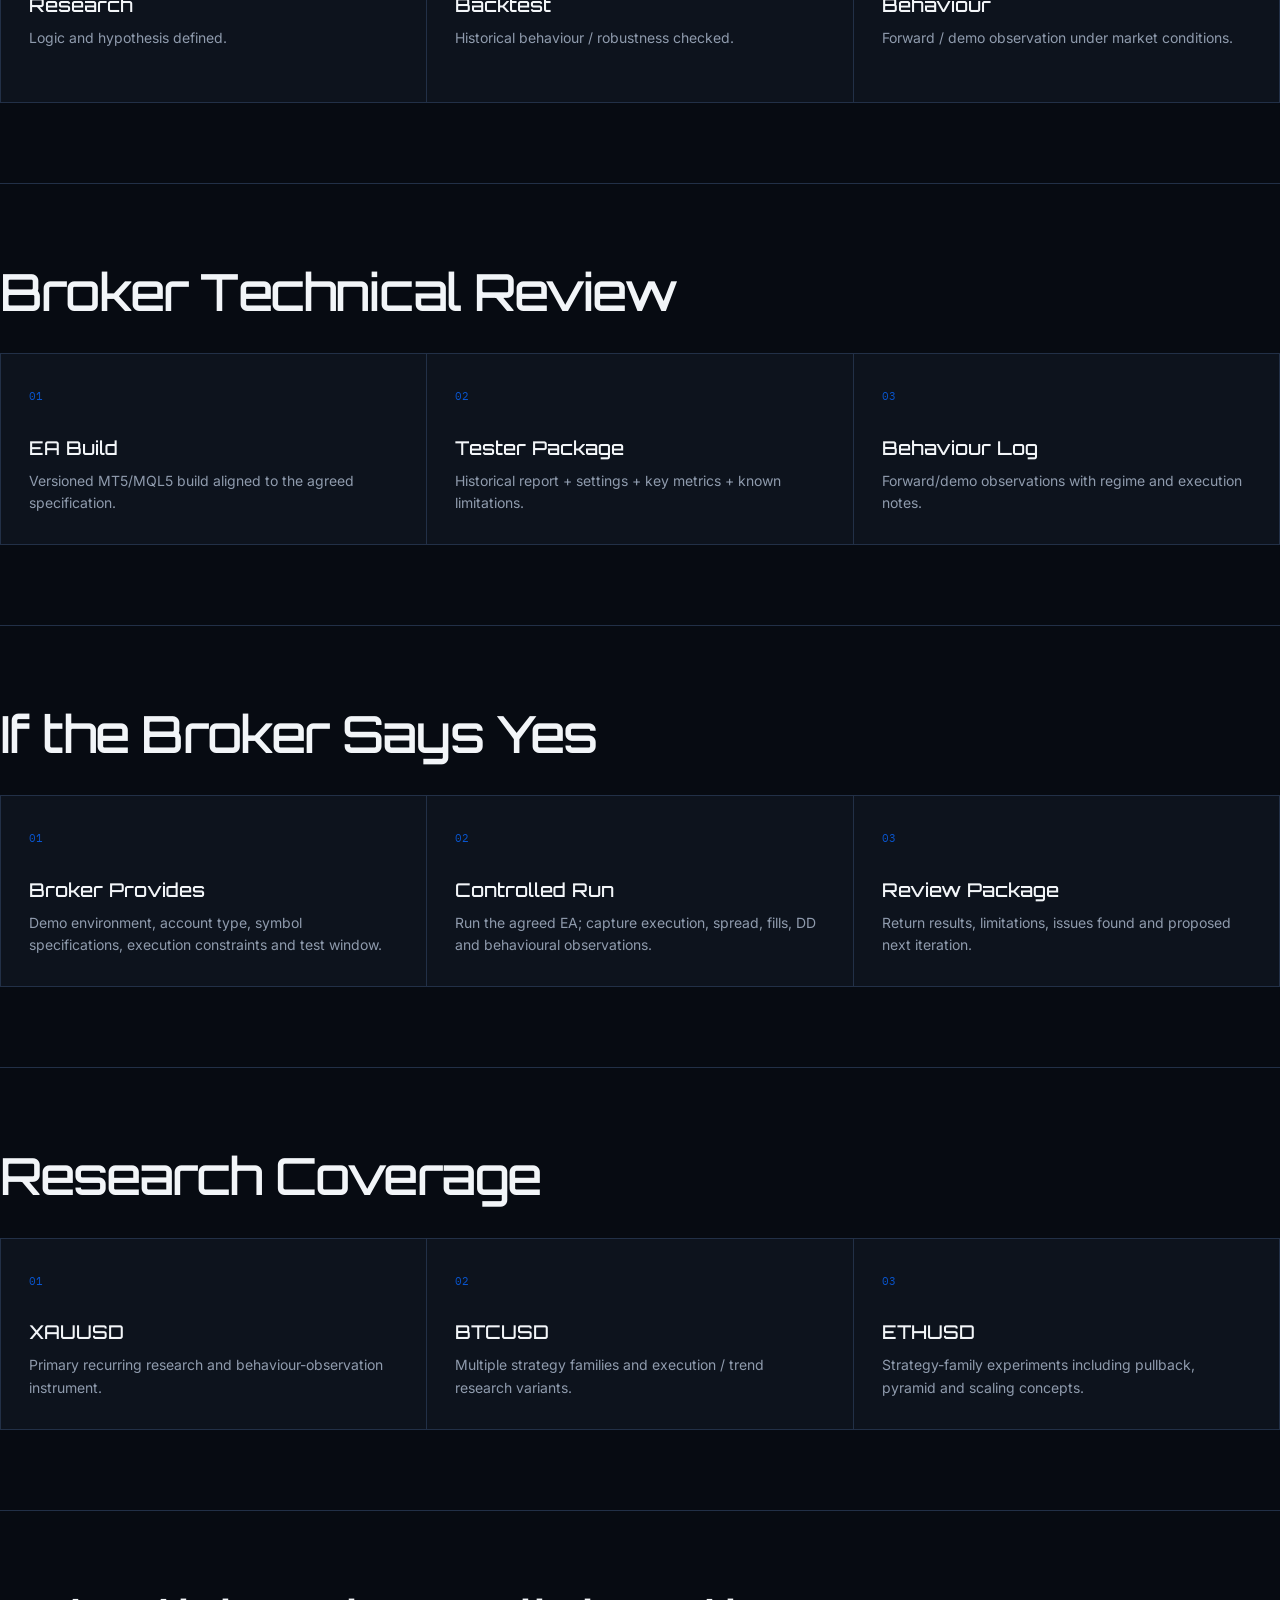
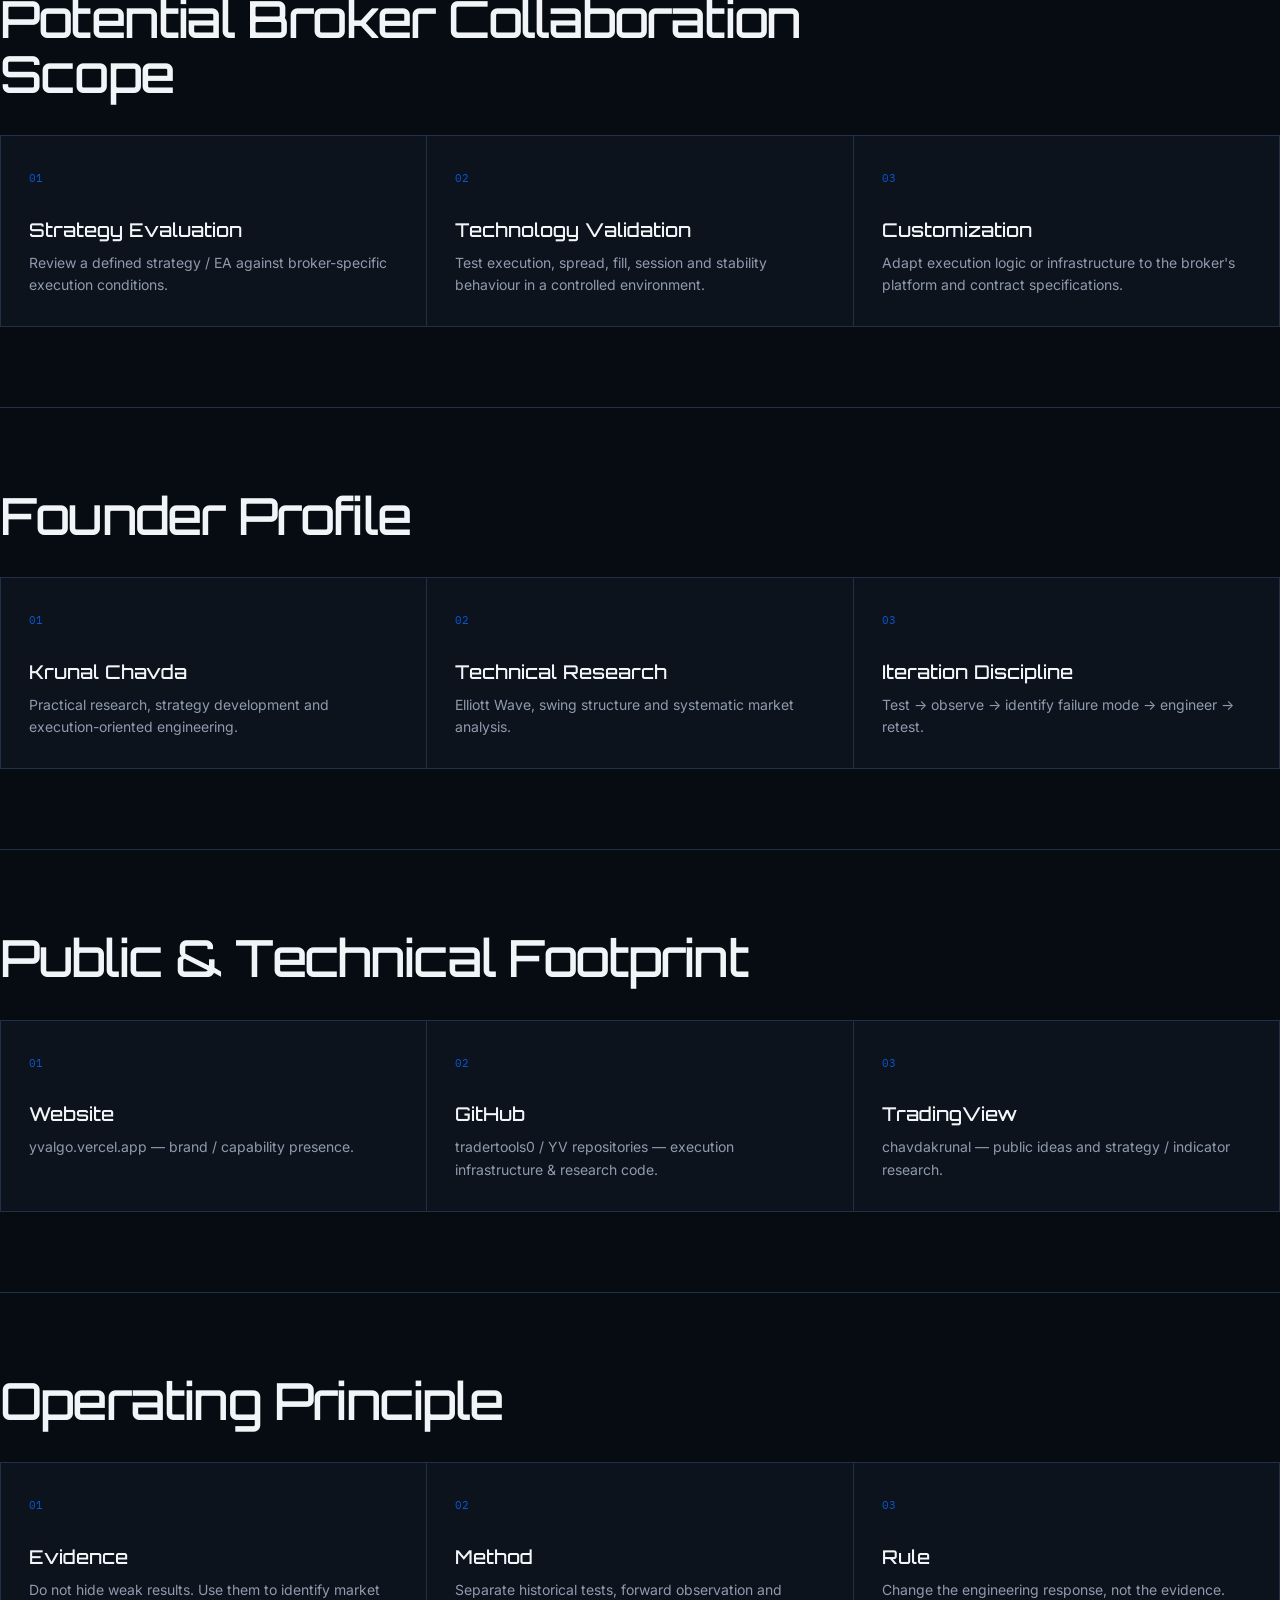
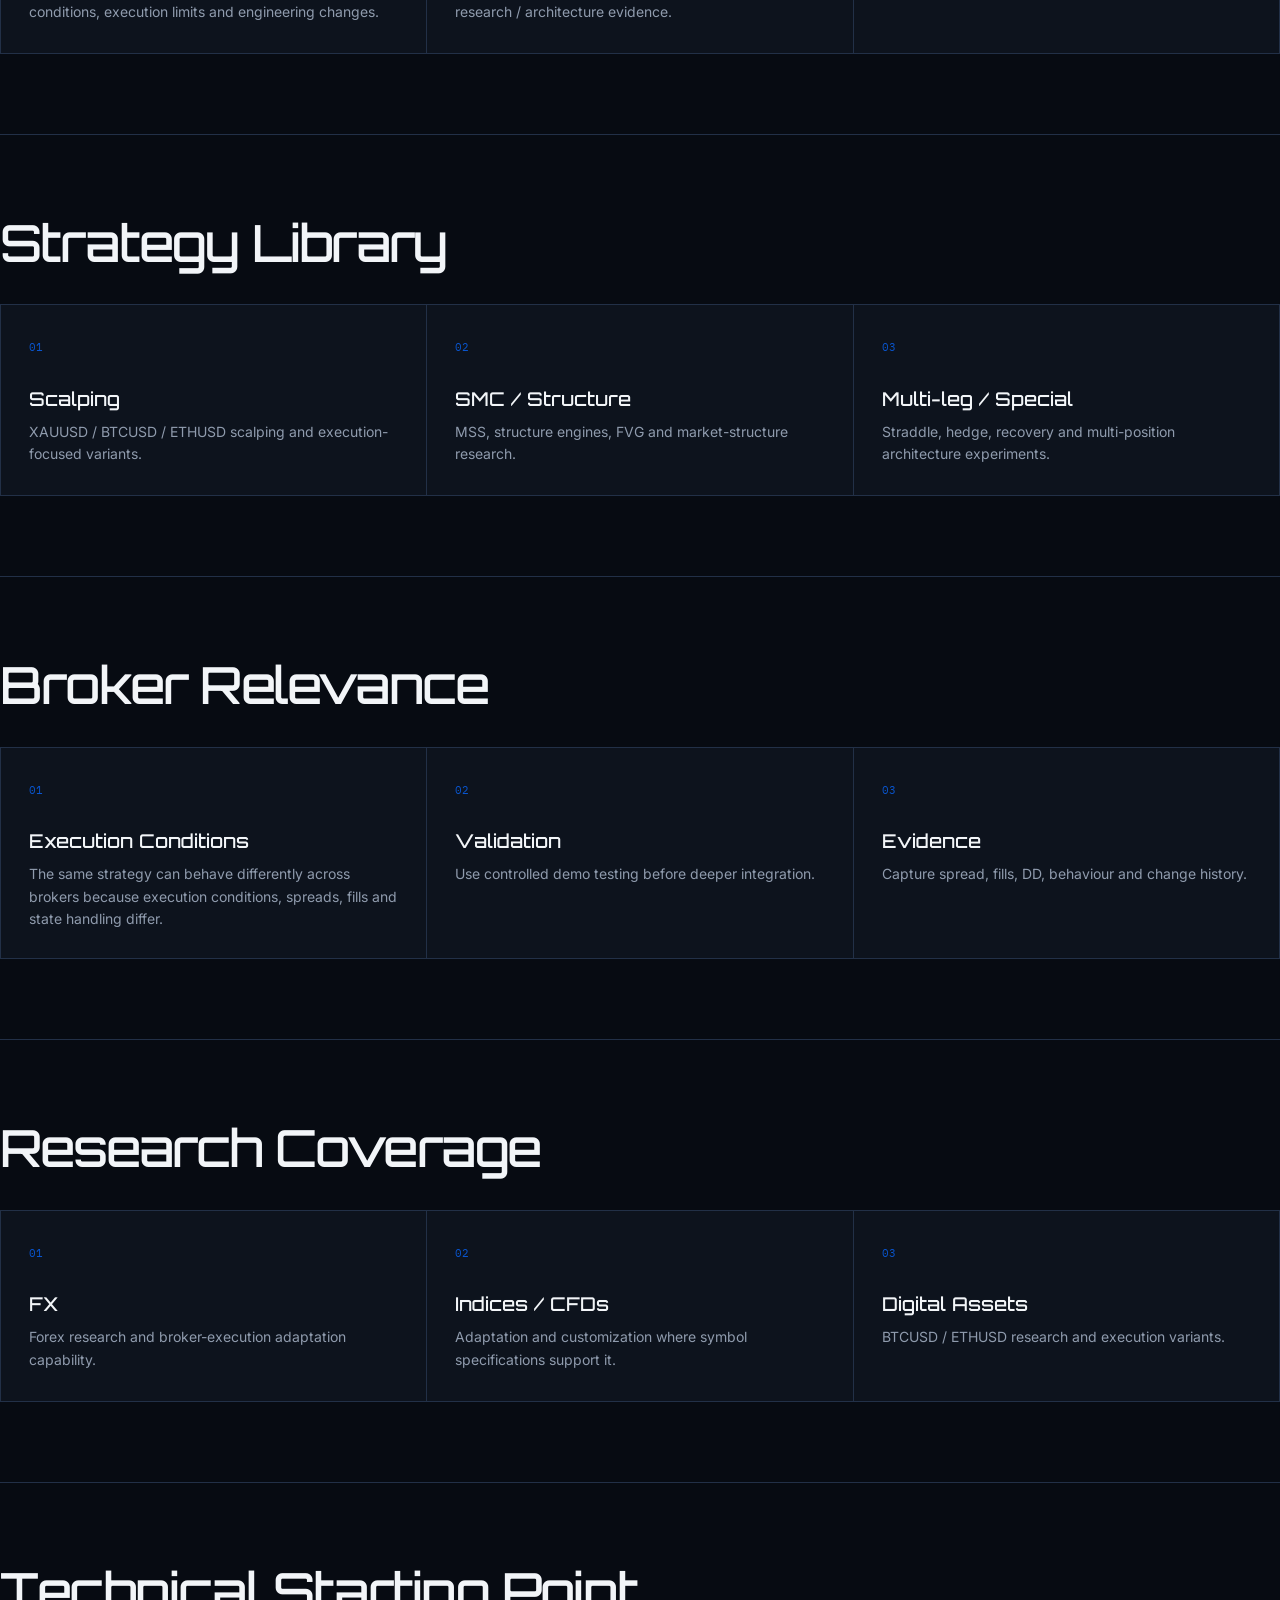
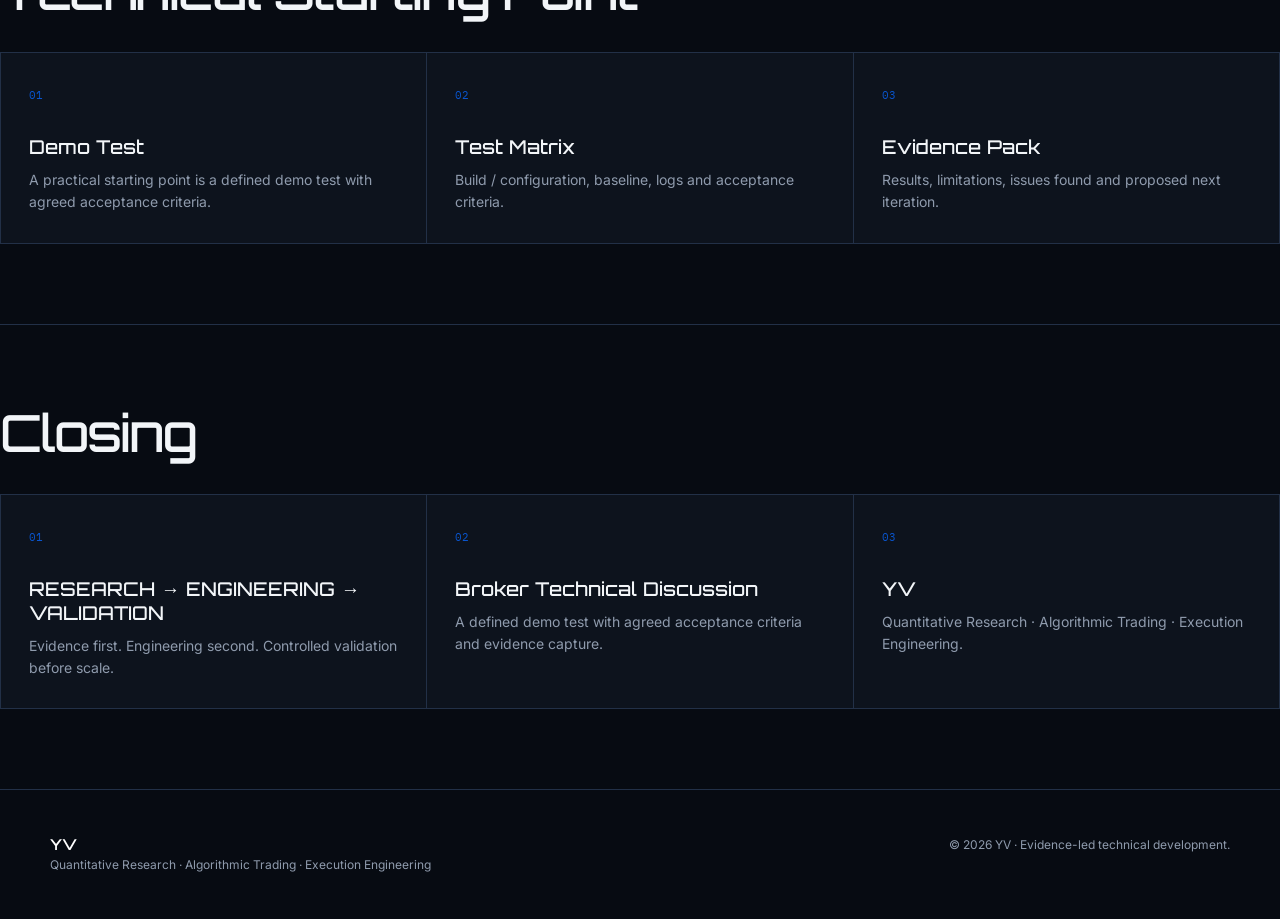
==== commit 645a0f1b: "Update index.html" ====
--- a/index.html
+++ b/index.html
@@ -7,9 +7,9 @@
 <link rel="preconnect" href="https://fonts.googleapis.com"><link rel="preconnect" href="https://fonts.gstatic.com" crossorigin>
 <link href="https://fonts.googleapis.com/css2?family=Orbitron:wght@400;500;600;700&family=Inter:wght@400;500;600&family=IBM+Plex+Mono:wght@400;500&display=swap" rel="stylesheet">
 <style>
-:root{--bg:#070b12;--panel:#0d131d;--line:#223047;--text:#f2f5f8;--muted:#8f9bad;--blue:#4f8cff;--gold:#e8b85c;--max:1180px}
+:root{--bg:#070b12;--panel:#0d131d;--line:#223047;--text:#f2f5f8;--muted:#8f9bad;--blue:#0955ce;--teal:#04978f;--gold:#04978f;--max:1180px}
 *{box-sizing:border-box;margin:0;padding:0}html{scroll-behavior:smooth}body{background:var(--bg);color:var(--text);font-family:Inter,Arial,sans-serif;line-height:1.6}a{color:inherit;text-decoration:none}
-.wrap{width:min(calc(100% - 48px),var(--max));margin:auto}.brand{font:600 18px Orbitron;letter-spacing:.12em}.brand i{color:var(--blue);font-style:normal}
+.wrap{width:min(calc(100% - 48px),var(--max));margin:auto}.brand{font:600 18px Orbitron;letter-spacing:.12em}.brand span{color:var(--blue)}.brand i{color:var(--teal);font-style:normal}.slide-no{display:none}
 header{position:sticky;top:0;z-index:10;background:rgba(7,11,18,.92);backdrop-filter:blur(14px);border-bottom:1px solid var(--line)}
 nav{min-height:72px;display:flex;align-items:center;justify-content:space-between}.nav{display:flex;gap:22px;color:var(--muted);font:11px "IBM Plex Mono"}.nav a:hover{color:white}.navbtn{border:1px solid var(--blue);color:#79a6ff;padding:9px 13px;font:11px "IBM Plex Mono"}
 .hero{padding:100px 0 90px;border-bottom:1px solid var(--line);min-height:88vh;display:flex;align-items:center}.kicker{color:var(--blue);font:11px "IBM Plex Mono";letter-spacing:.14em;margin-bottom:22px}
@@ -31,8 +31,8 @@
 </head>
 <body>
 <header><div class="wrap"><nav>
-<a class="brand" href="#">YV <i>ALGO</i></a>
-<div class="nav"><a href="#s01">PROFILE</a><a href="#s03">CAPABILITY</a><a href="#evidence-library">EVIDENCE</a><a href="#s11">RESEARCH</a><a href="#s16">VALIDATION</a><a href="#s20">BROKER</a></div>
+<a class="brand" href="#"><span>Y</span><i>V</i></a>
+<div class="nav"><a href="#s01">PROFILE</a><a href="#s03">CAPABILITY</a><a href="evidence.html">EVIDENCE</a><a href="#s11">RESEARCH</a><a href="#s16">VALIDATION</a><a href="#s20">BROKER</a></div>
 <a class="navbtn" href="#s28">TECHNICAL DISCUSSION</a>
 </nav></div></header>
 <main>
@@ -99,29 +99,6 @@
   </div>
 </section>
 
-<section class="slide" id="evidence-library">
-  <div class="slide-no">EVIDENCE LIBRARY</div>
-  <h2>Authentic Backtest & Research Evidence</h2>
-  <div class="note">Selected screenshots and reports from the YV research archive. Images are presented as evidence of testing and development, not as a promise of future performance.</div>
-  <div class="evidence-grid">
-    <a class="evidence-item" href="assets/evidence/evidence-01.jpg" target="_blank"><img src="assets/evidence/evidence-01.jpg" alt="YV evidence 01"><p>EVIDENCE 01</p></a>
-    <a class="evidence-item" href="assets/evidence/evidence-02.jpg" target="_blank"><img src="assets/evidence/evidence-02.jpg" alt="YV evidence 02"><p>EVIDENCE 02</p></a>
-    <a class="evidence-item" href="assets/evidence/evidence-03.jpg" target="_blank"><img src="assets/evidence/evidence-03.jpg" alt="YV evidence 03"><p>EVIDENCE 03</p></a>
-    <a class="evidence-item" href="assets/evidence/evidence-04.jpg" target="_blank"><img src="assets/evidence/evidence-04.jpg" alt="YV evidence 04"><p>EVIDENCE 04</p></a>
-    <a class="evidence-item" href="assets/evidence/evidence-05.jpg" target="_blank"><img src="assets/evidence/evidence-05.jpg" alt="YV evidence 05"><p>EVIDENCE 05</p></a>
-    <a class="evidence-item" href="assets/evidence/evidence-06.jpg" target="_blank"><img src="assets/evidence/evidence-06.jpg" alt="YV evidence 06"><p>EVIDENCE 06</p></a>
-    <a class="evidence-item" href="assets/evidence/evidence-07.jpg" target="_blank"><img src="assets/evidence/evidence-07.jpg" alt="YV evidence 07"><p>EVIDENCE 07</p></a>
-    <a class="evidence-item" href="assets/evidence/evidence-08.jpg" target="_blank"><img src="assets/evidence/evidence-08.jpg" alt="YV evidence 08"><p>EVIDENCE 08</p></a>
-    <a class="evidence-item" href="assets/evidence/evidence-09.jpg" target="_blank"><img src="assets/evidence/evidence-09.jpg" alt="YV evidence 09"><p>EVIDENCE 09</p></a>
-    <a class="evidence-item" href="assets/evidence/evidence-10.jpg" target="_blank"><img src="assets/evidence/evidence-10.jpg" alt="YV evidence 10"><p>EVIDENCE 10</p></a>
-    <a class="evidence-item" href="assets/evidence/evidence-11.jpg" target="_blank"><img src="assets/evidence/evidence-11.jpg" alt="YV evidence 11"><p>EVIDENCE 11</p></a>
-    <a class="evidence-item" href="assets/evidence/evidence-12.jpg" target="_blank"><img src="assets/evidence/evidence-12.jpg" alt="YV evidence 12"><p>EVIDENCE 12</p></a>
-    <a class="evidence-item" href="assets/evidence/evidence-13.jpg" target="_blank"><img src="assets/evidence/evidence-13.jpg" alt="YV evidence 13"><p>EVIDENCE 13</p></a>
-    <a class="evidence-item" href="assets/evidence/evidence-14.jpg" target="_blank"><img src="assets/evidence/evidence-14.jpg" alt="YV evidence 14"><p>EVIDENCE 14</p></a>
-    <a class="evidence-item" href="assets/evidence/evidence-15.jpg" target="_blank"><img src="assets/evidence/evidence-15.jpg" alt="YV evidence 15"><p>EVIDENCE 15</p></a>
-  </div>
-</section>
-
 <section class="slide" id="s07">
   <div class="slide-no">07 / 28</div>
   <h2>Failure / Weak-Candidate Evidence</h2>
@@ -321,5 +298,5 @@
   </div>
 </section>
 </main>
-<footer><div class="wrap footer"><div><strong>YV ALGO</strong><br>Quantitative Research · Algorithmic Trading · Execution Engineering</div><div>© 2026 YV · Evidence-led technical development.</div></div></footer>
+<footer><div class="wrap footer"><div><strong>YV</strong><br>Quantitative Research · Algorithmic Trading · Execution Engineering</div><div>© 2026 YV · Evidence-led technical development.</div></div></footer>
 </body></html>
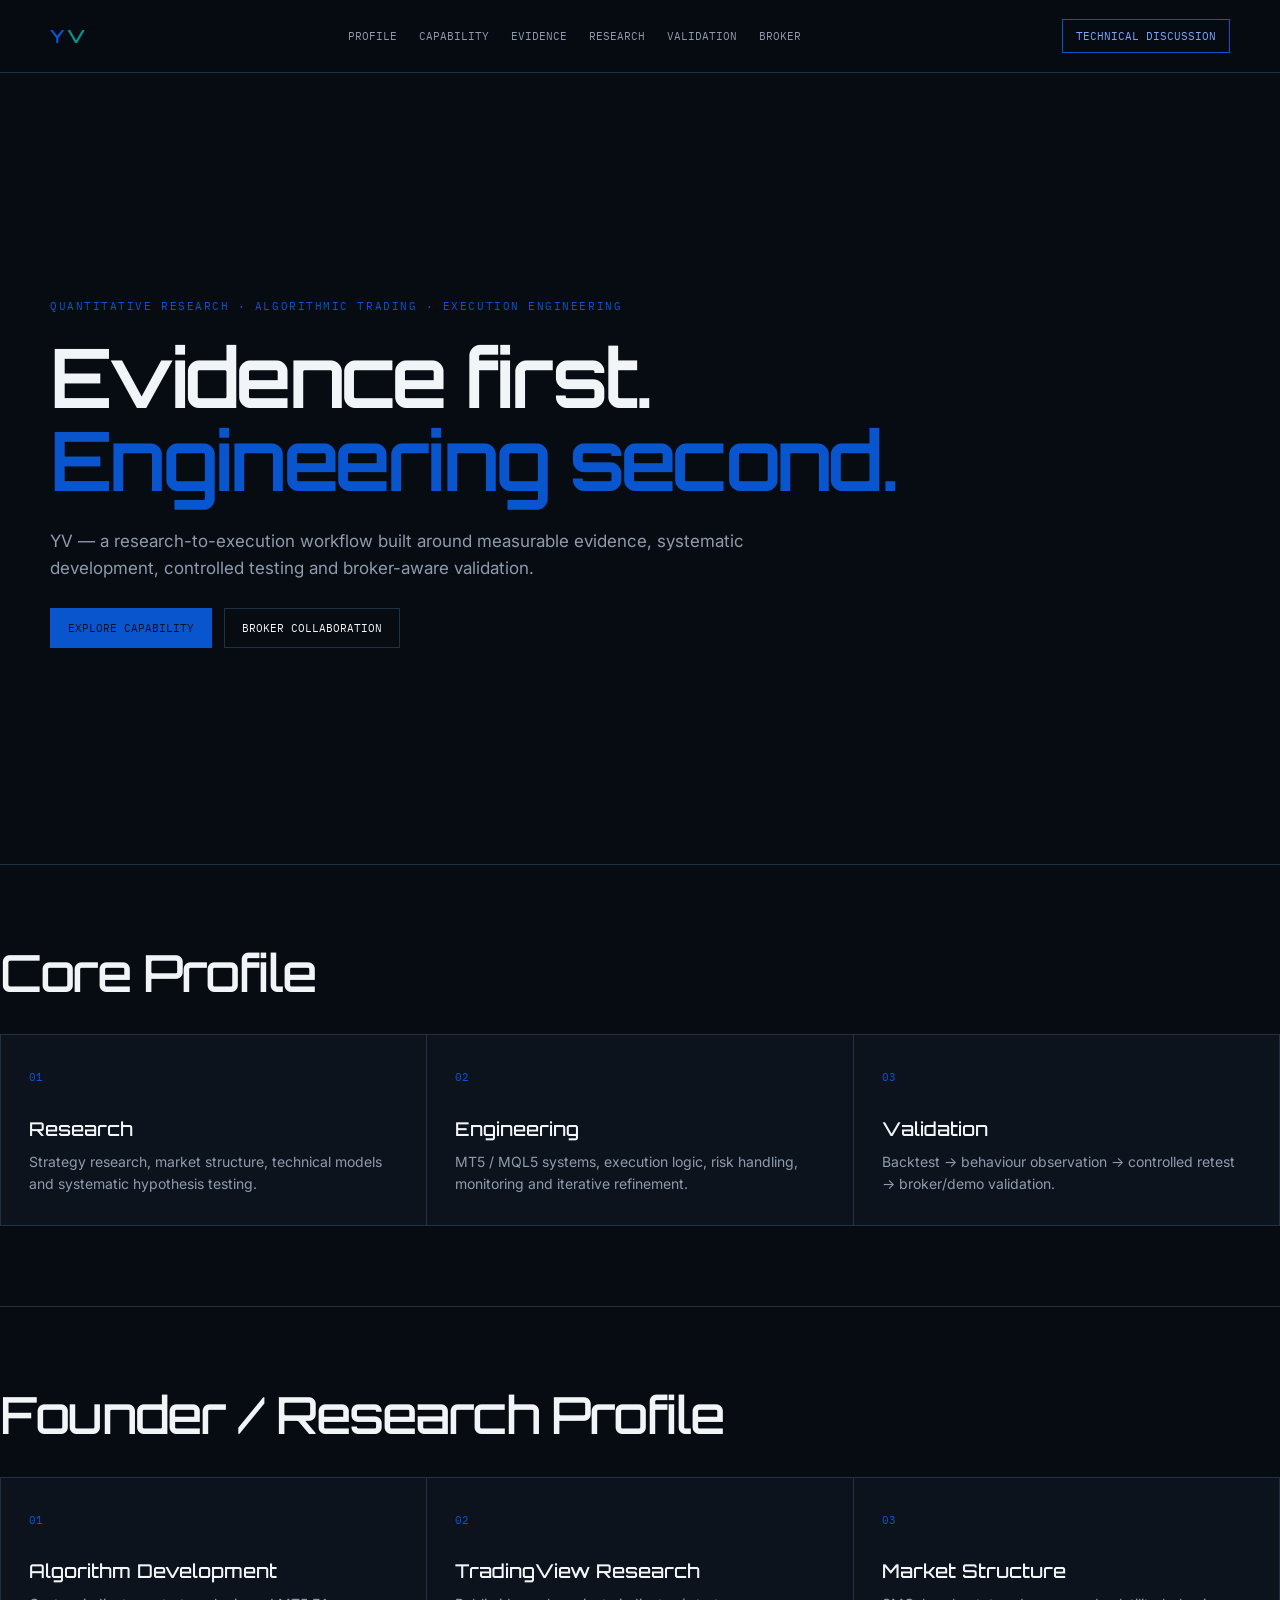
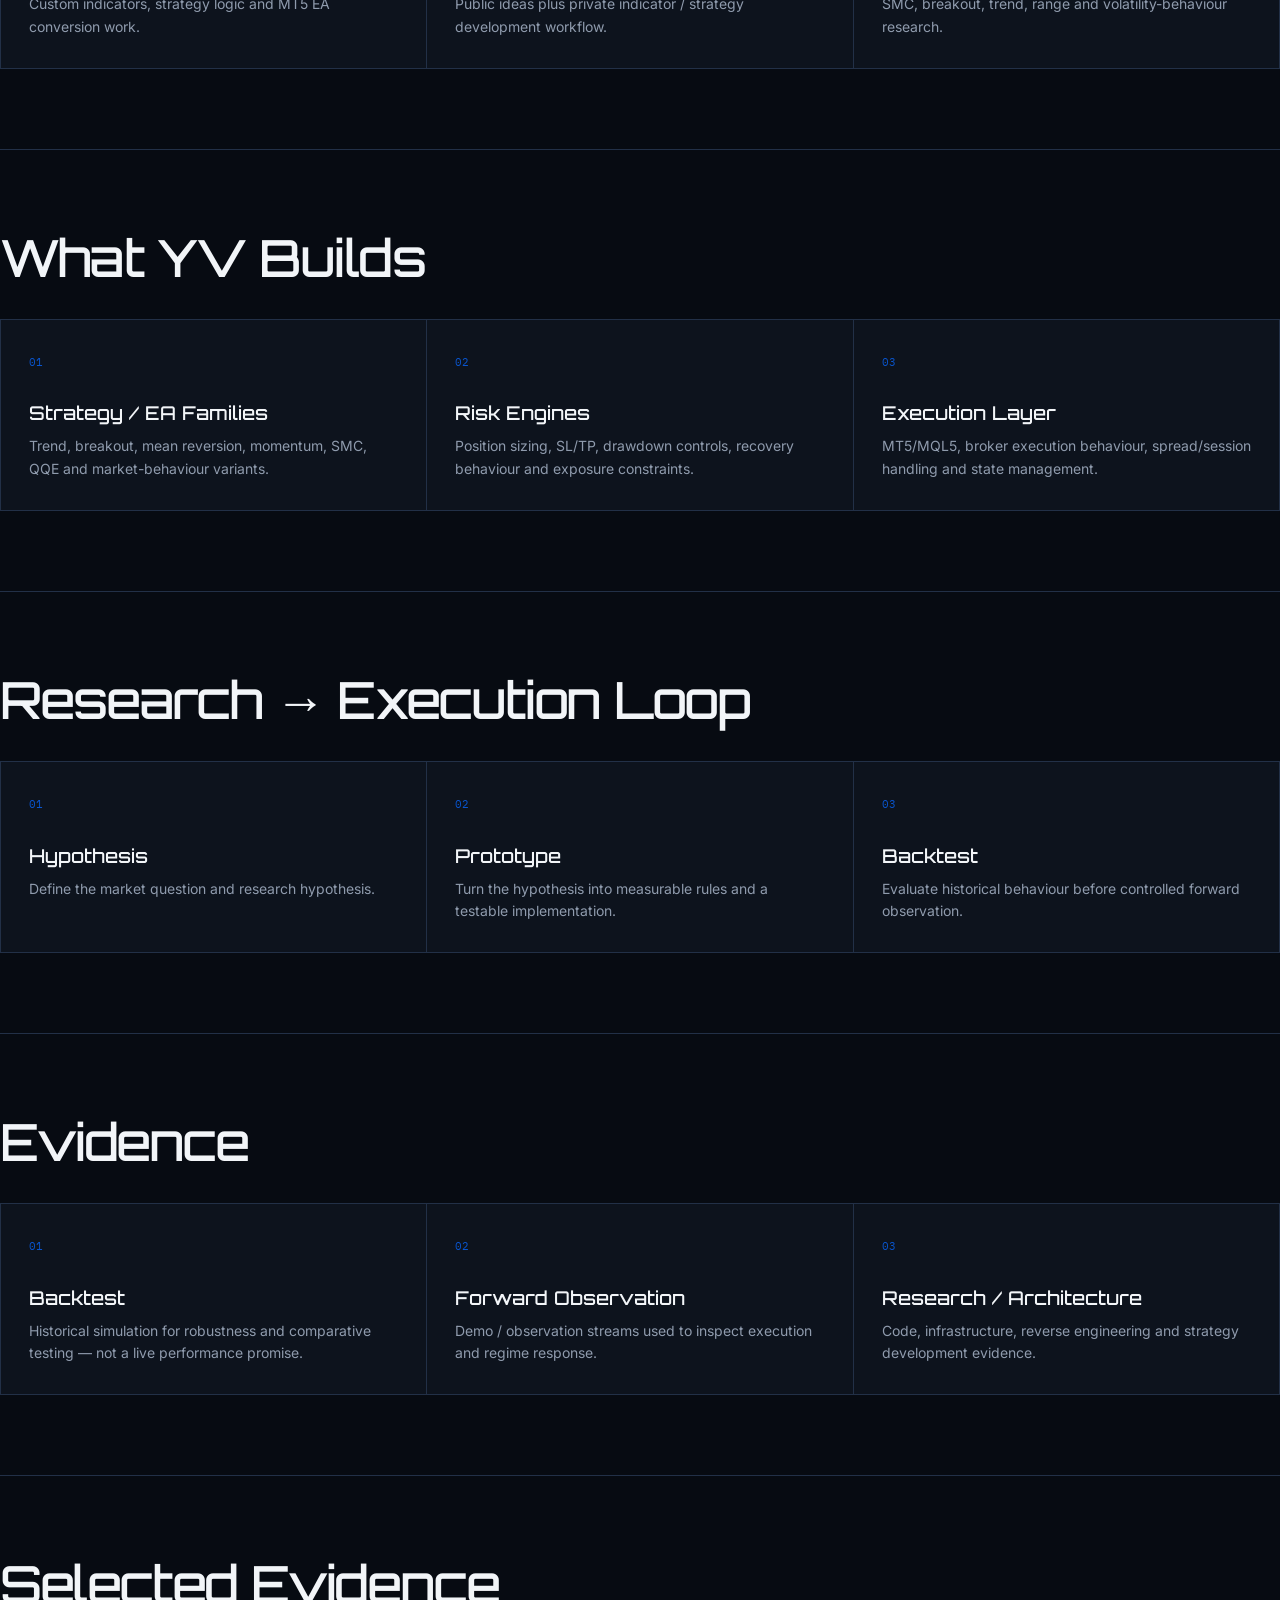
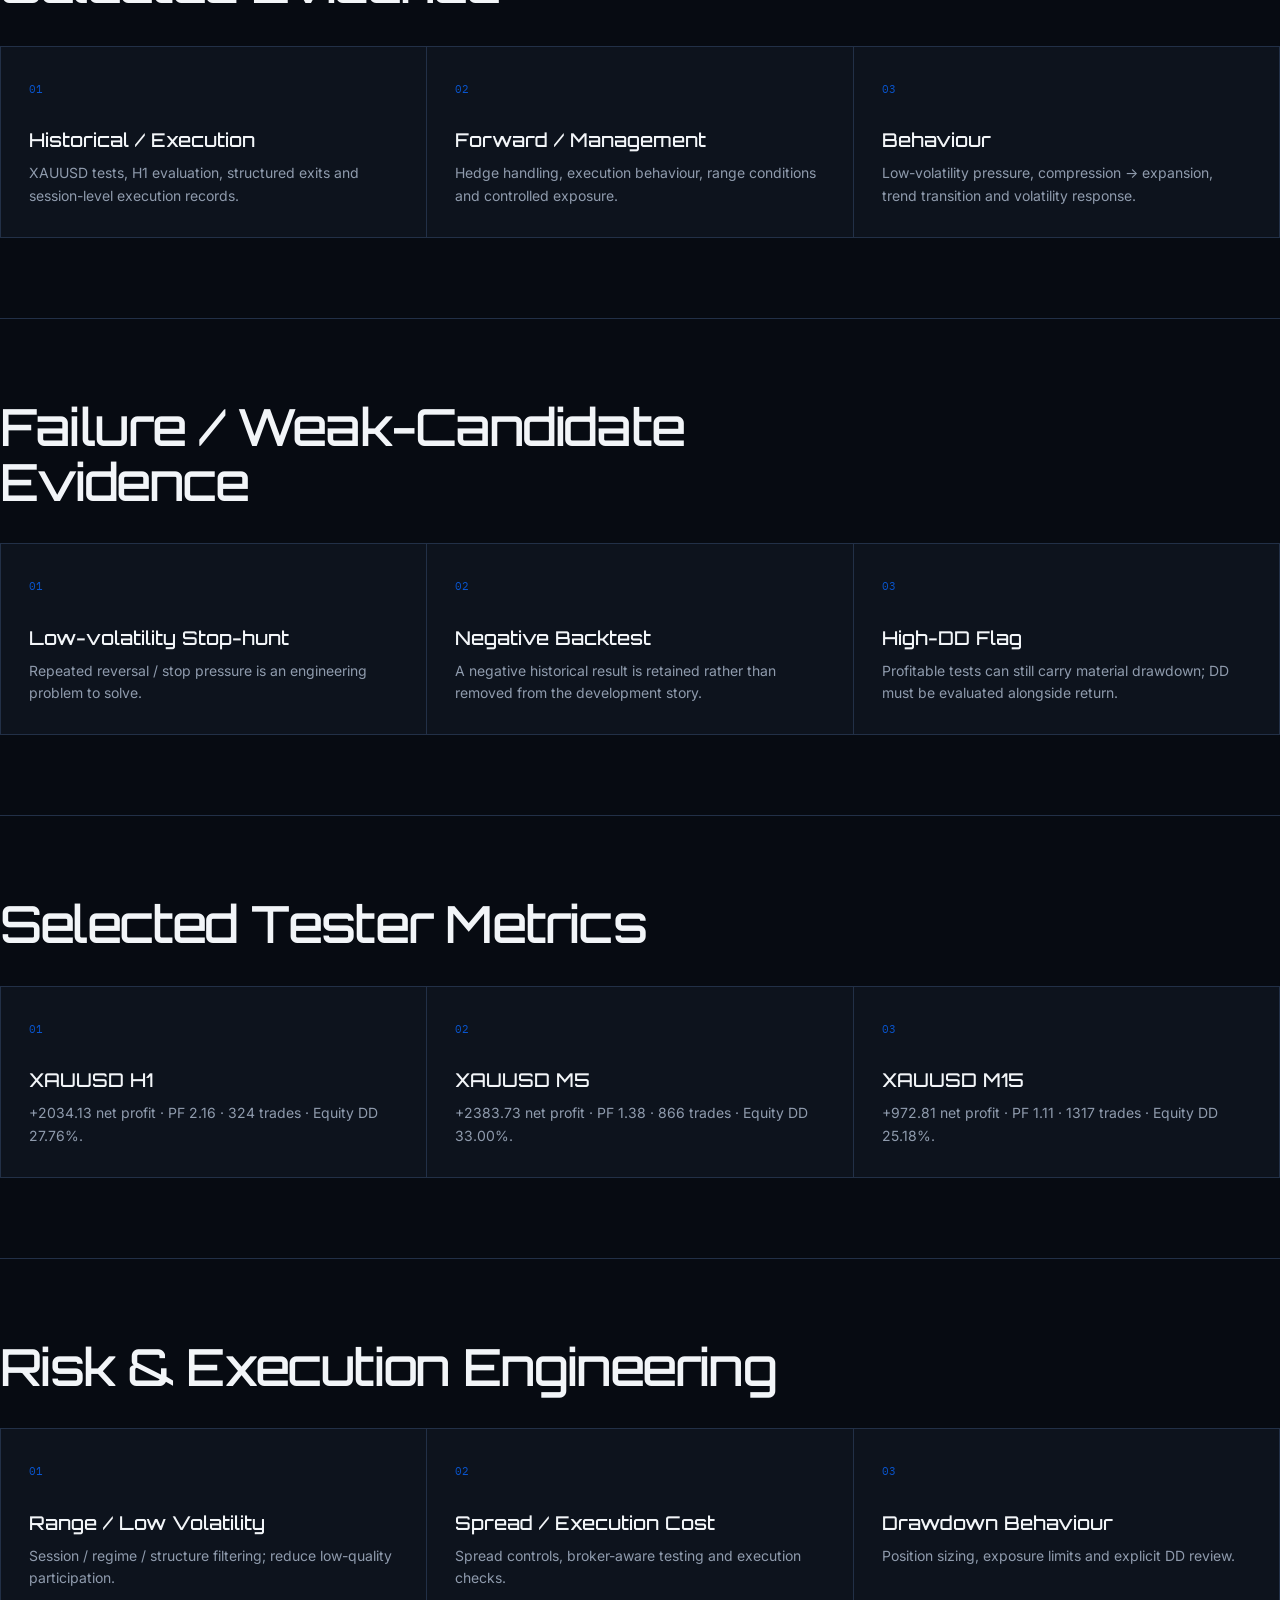
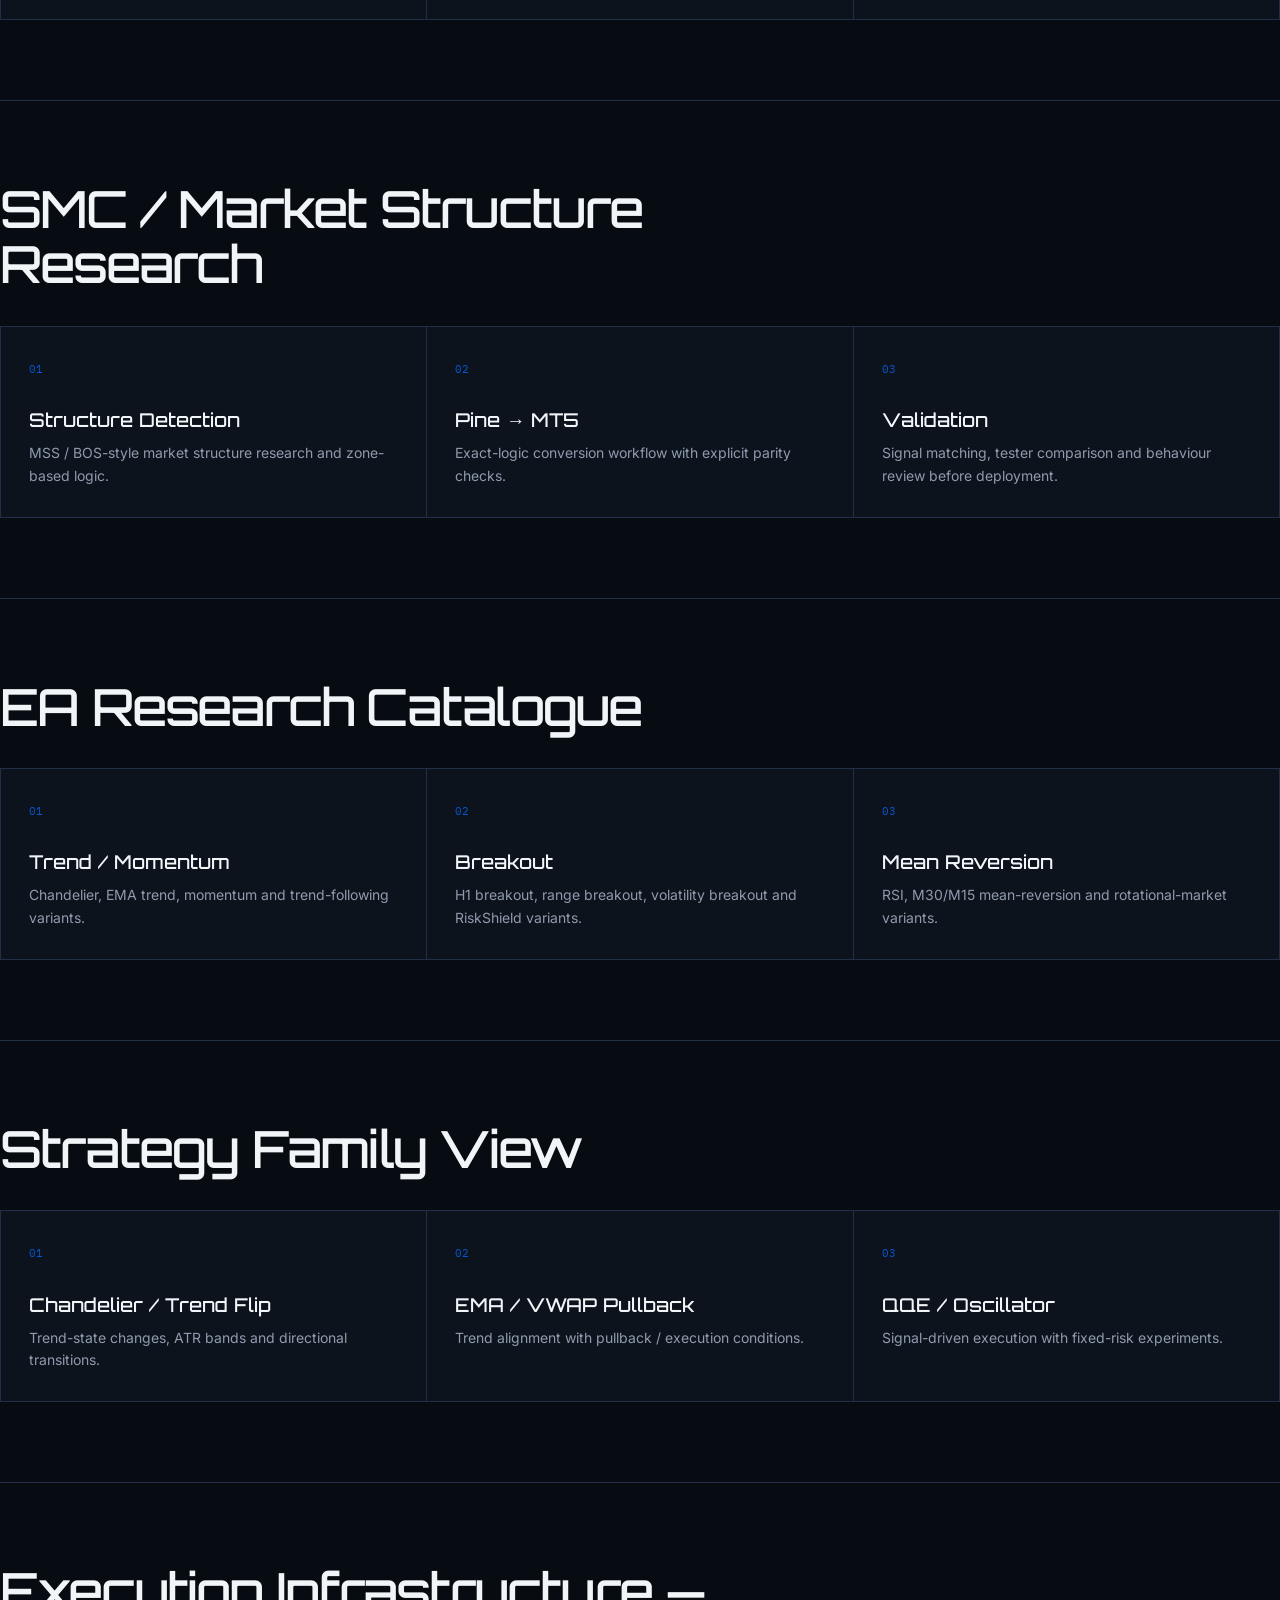
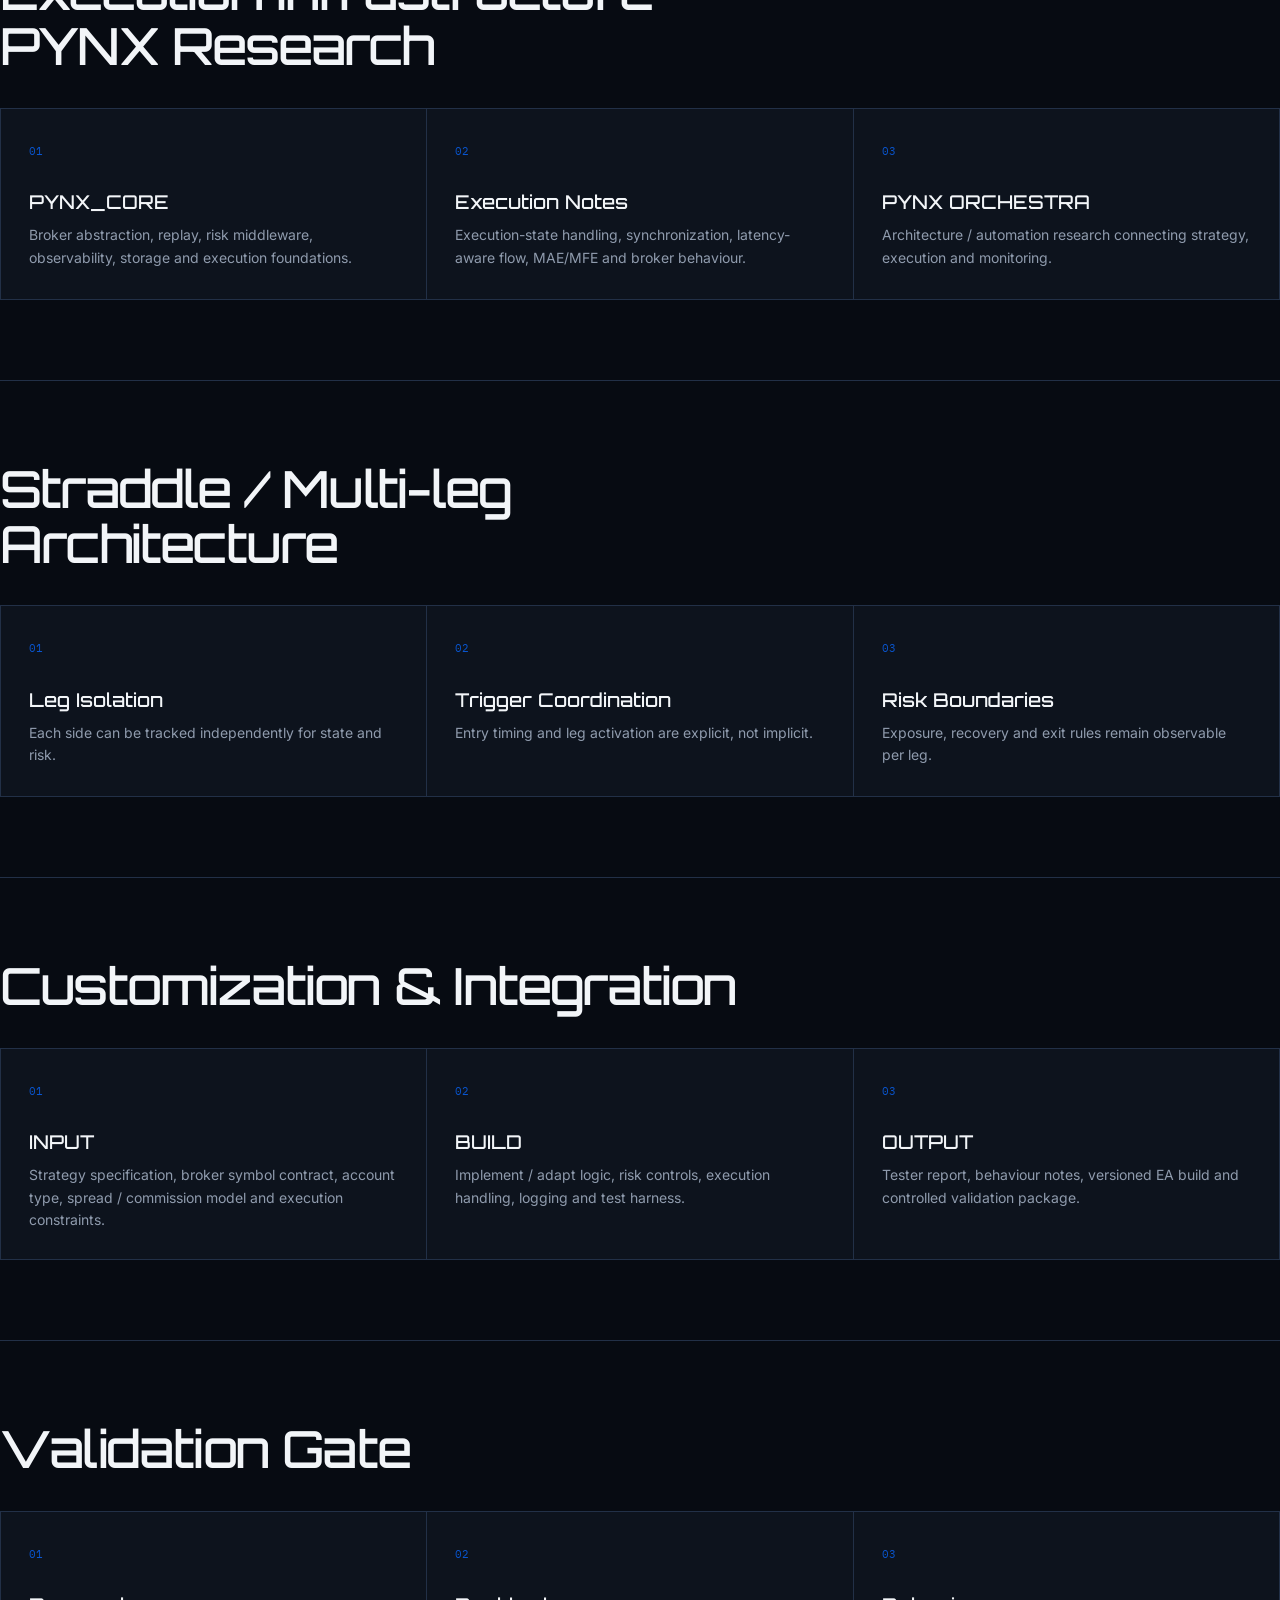
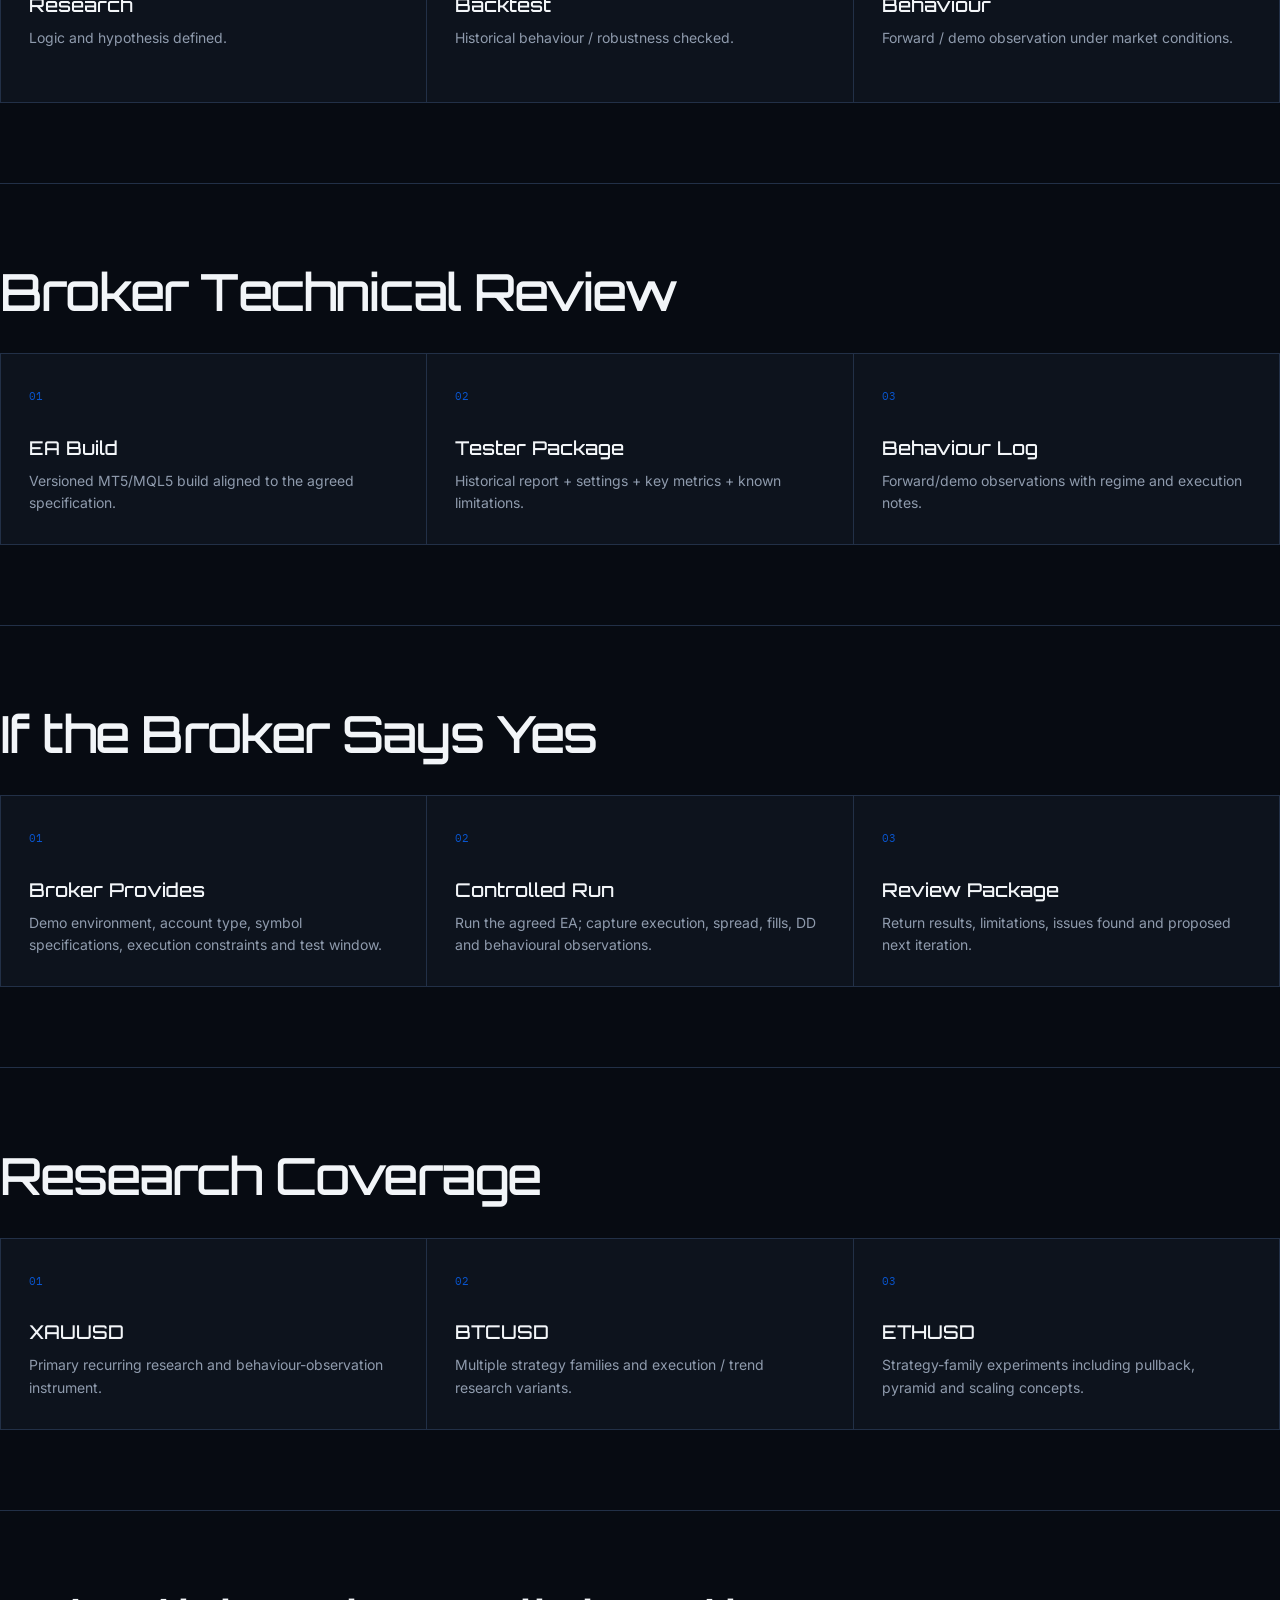
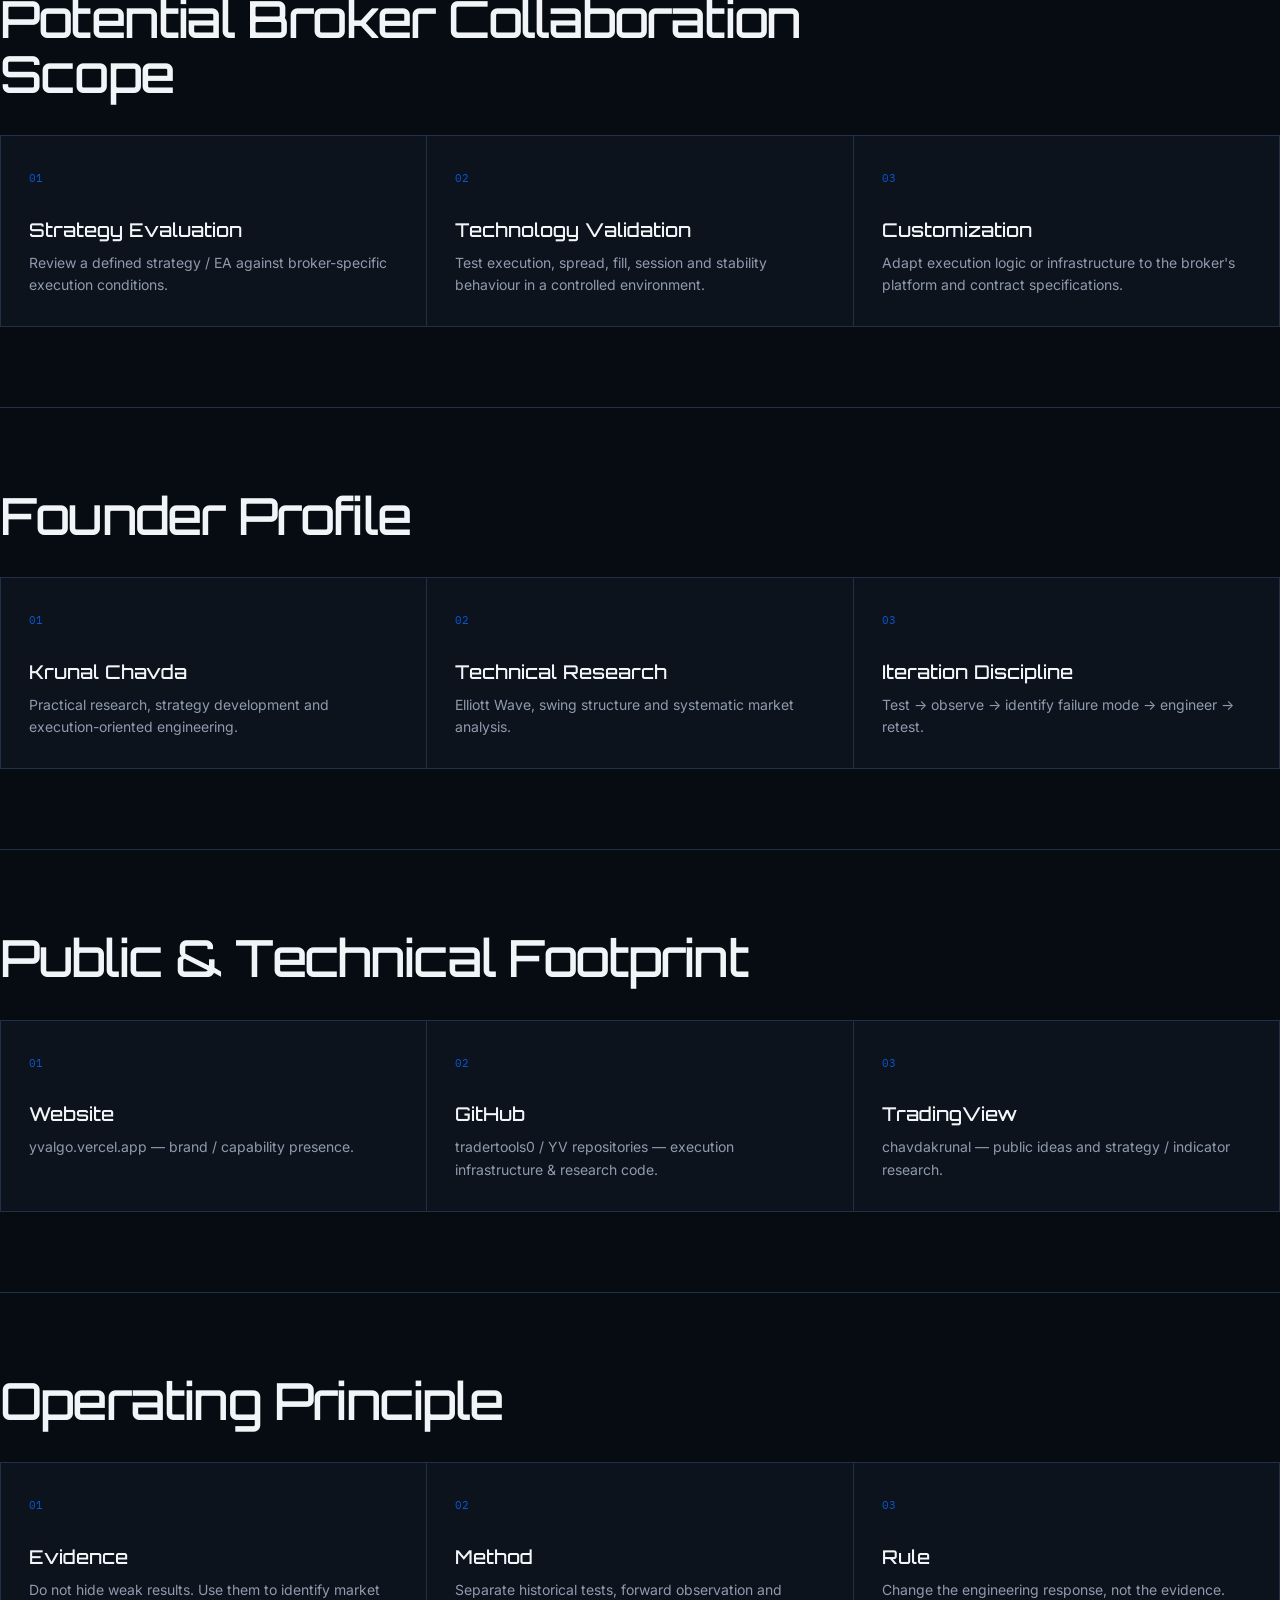
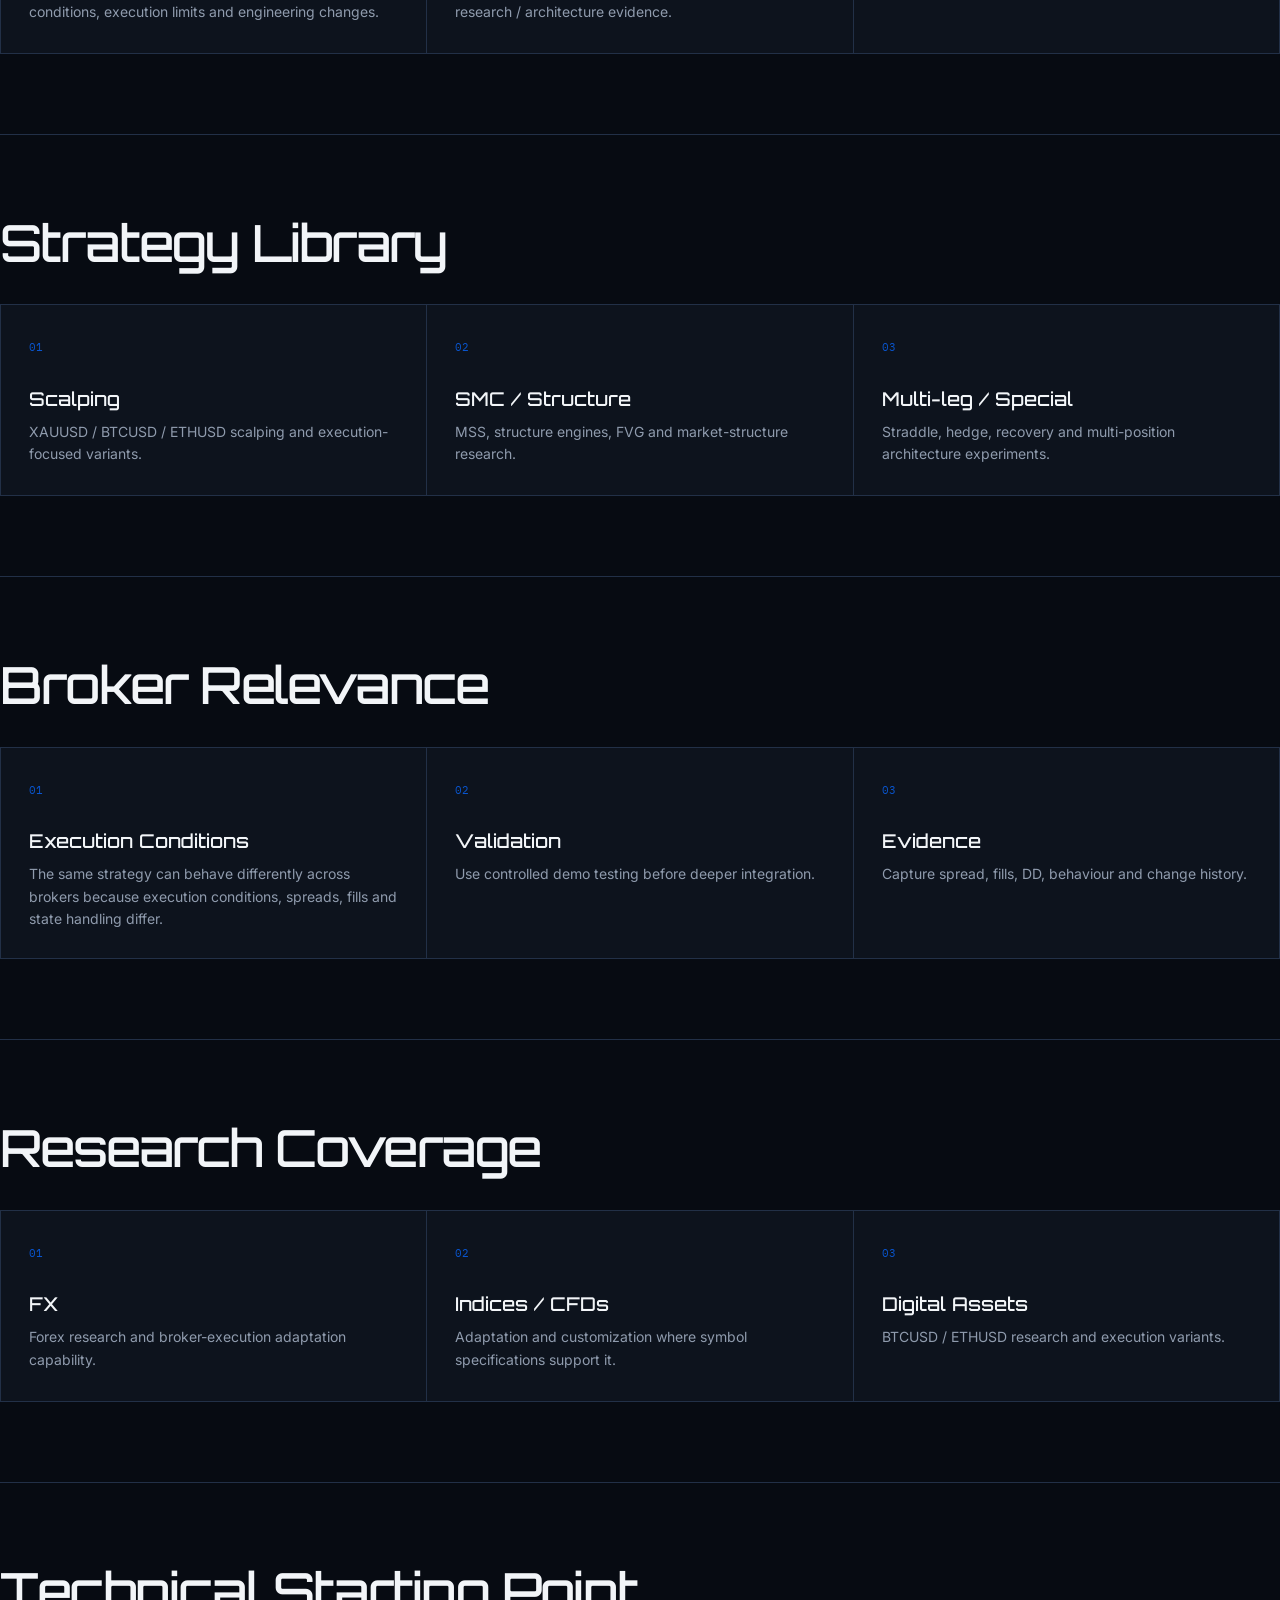
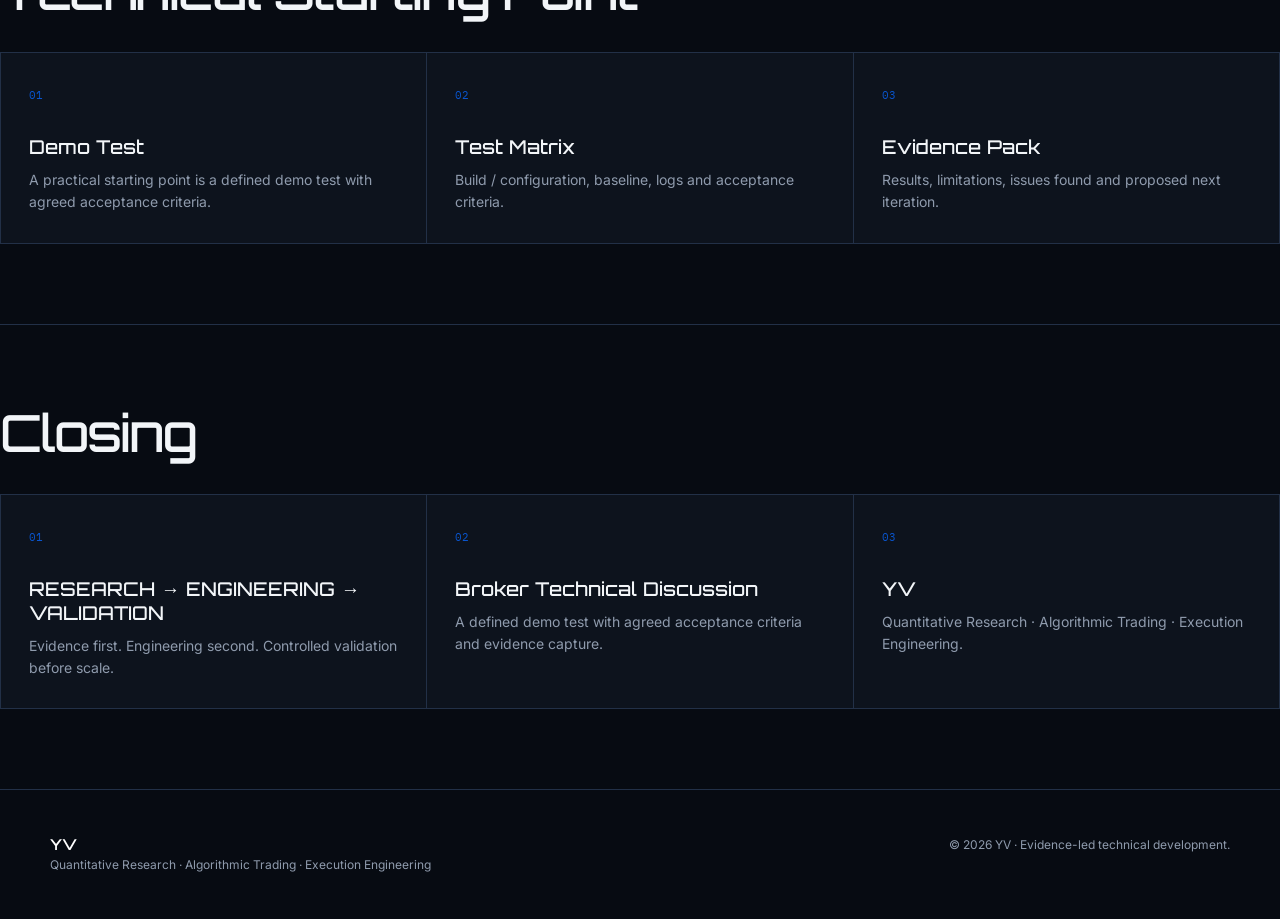
==== commit 9a07f4af: "Update index.html" ====
--- a/index.html
+++ b/index.html
@@ -41,7 +41,7 @@
 <h1>Evidence first.<br><em>Engineering second.</em></h1>
 <p class="lead">YV — a research-to-execution workflow built around measurable evidence, systematic development, controlled testing and broker-aware validation.</p>
 <div class="buttons"><a class="btn primary" href="#s03">EXPLORE CAPABILITY</a><a class="btn" href="#s20">BROKER COLLABORATION</a></div>
-<div class="note">This website is the web version of the YV Broker Technical Presentation. The evidence language and limitations are intentionally preserved.</div>
+
 </div></section>
 
 <section class="slide" id="s01">
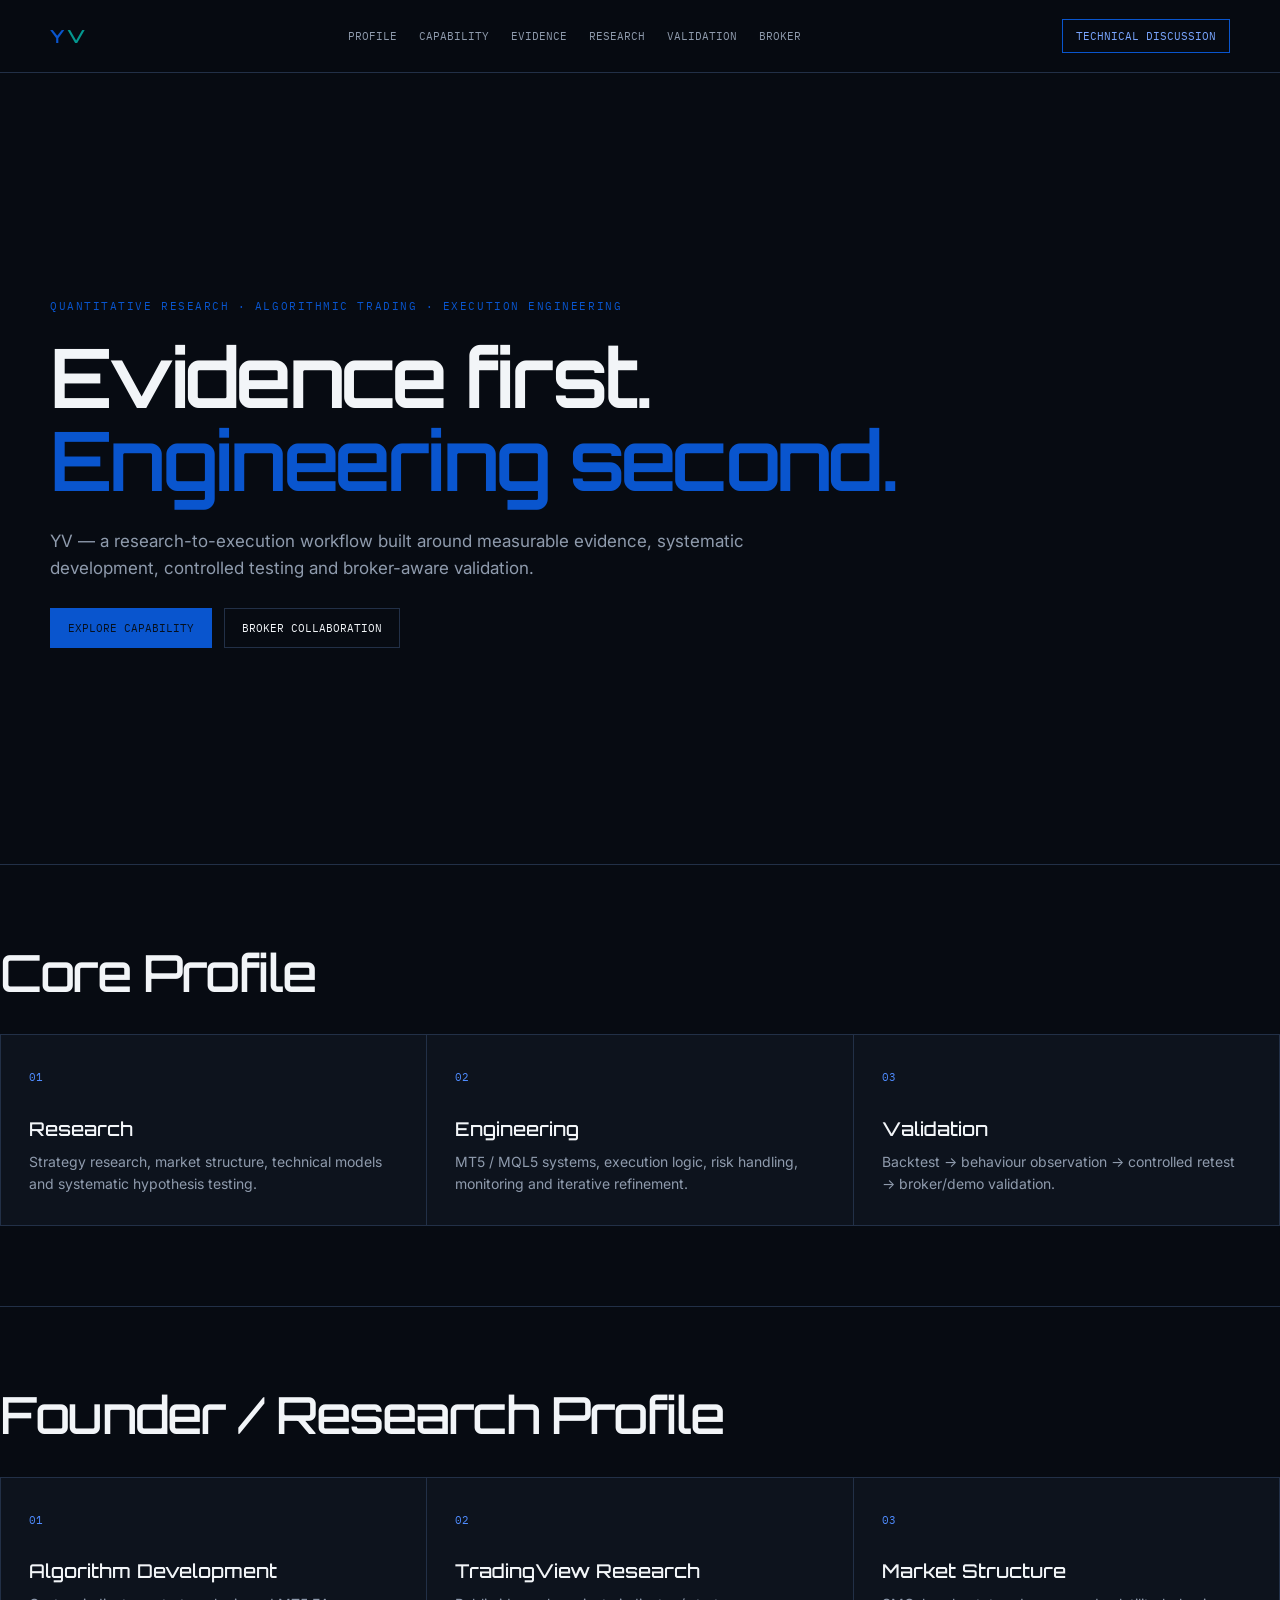
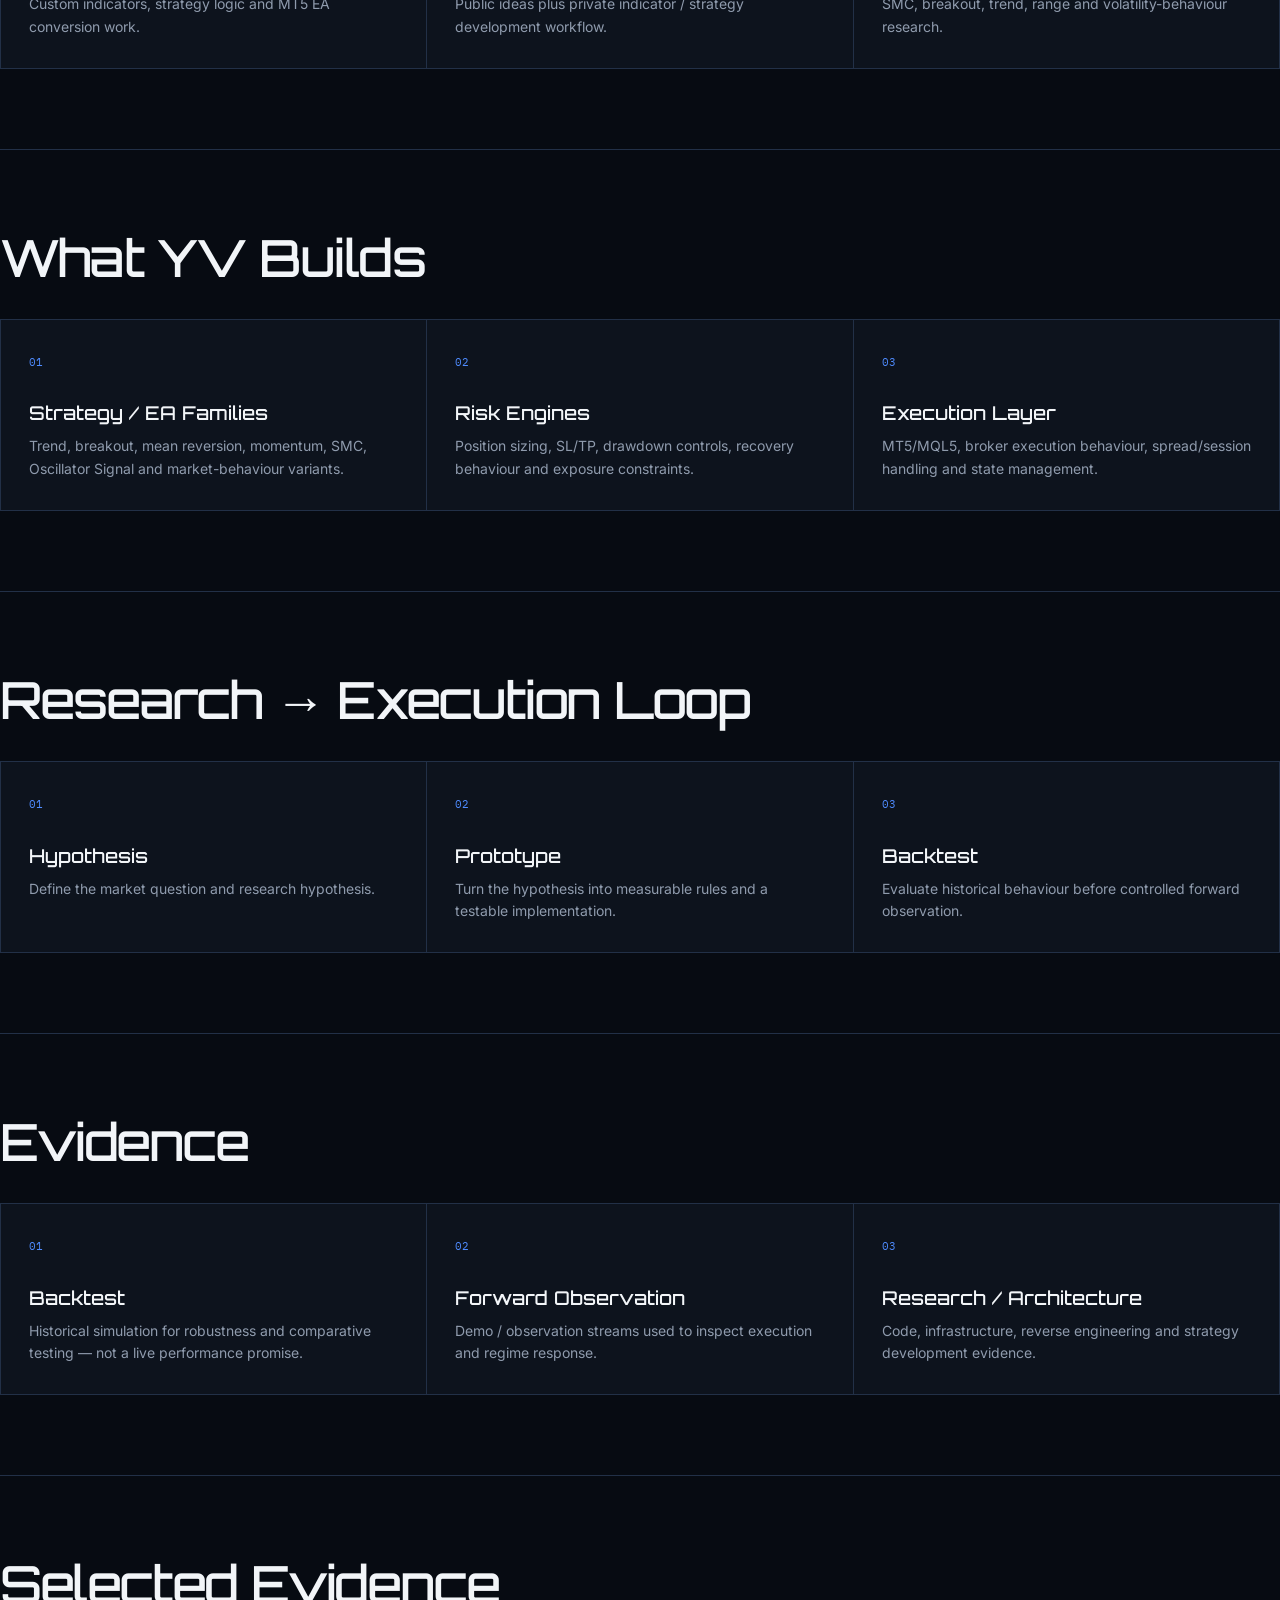
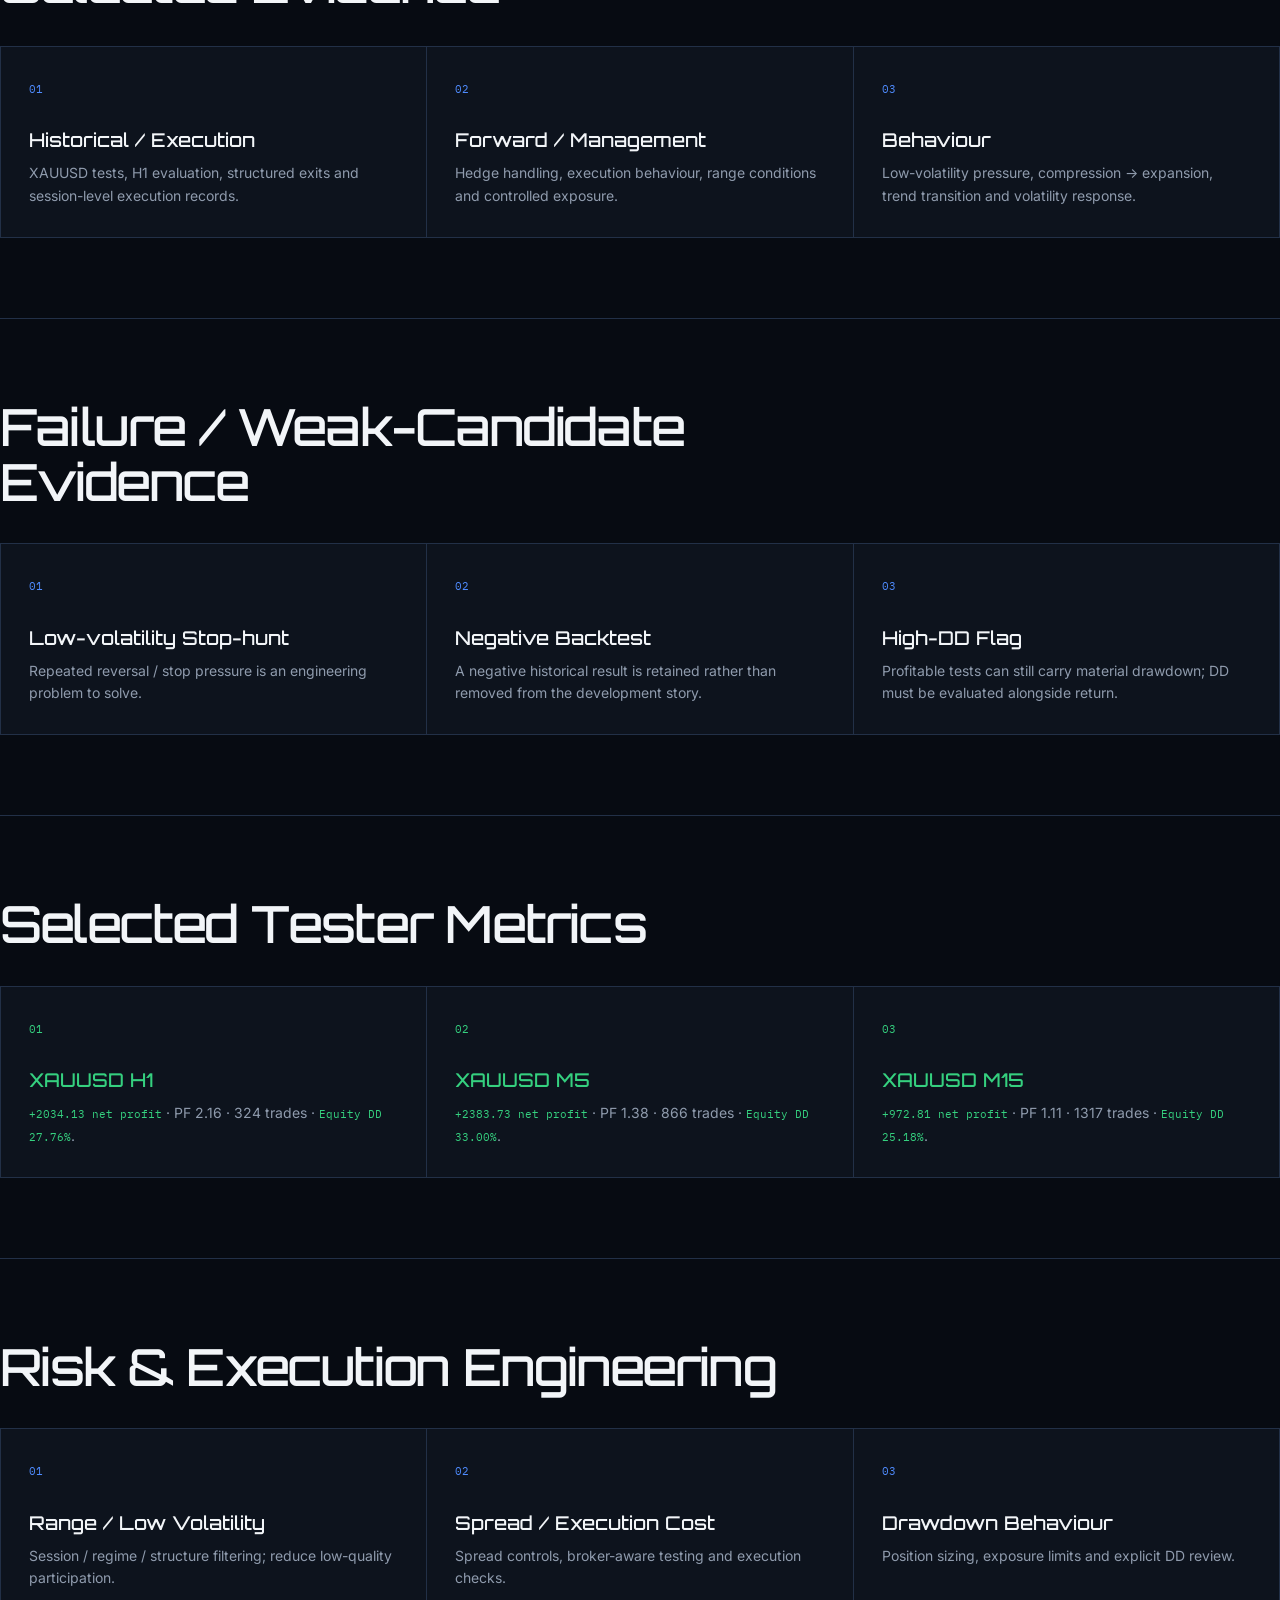
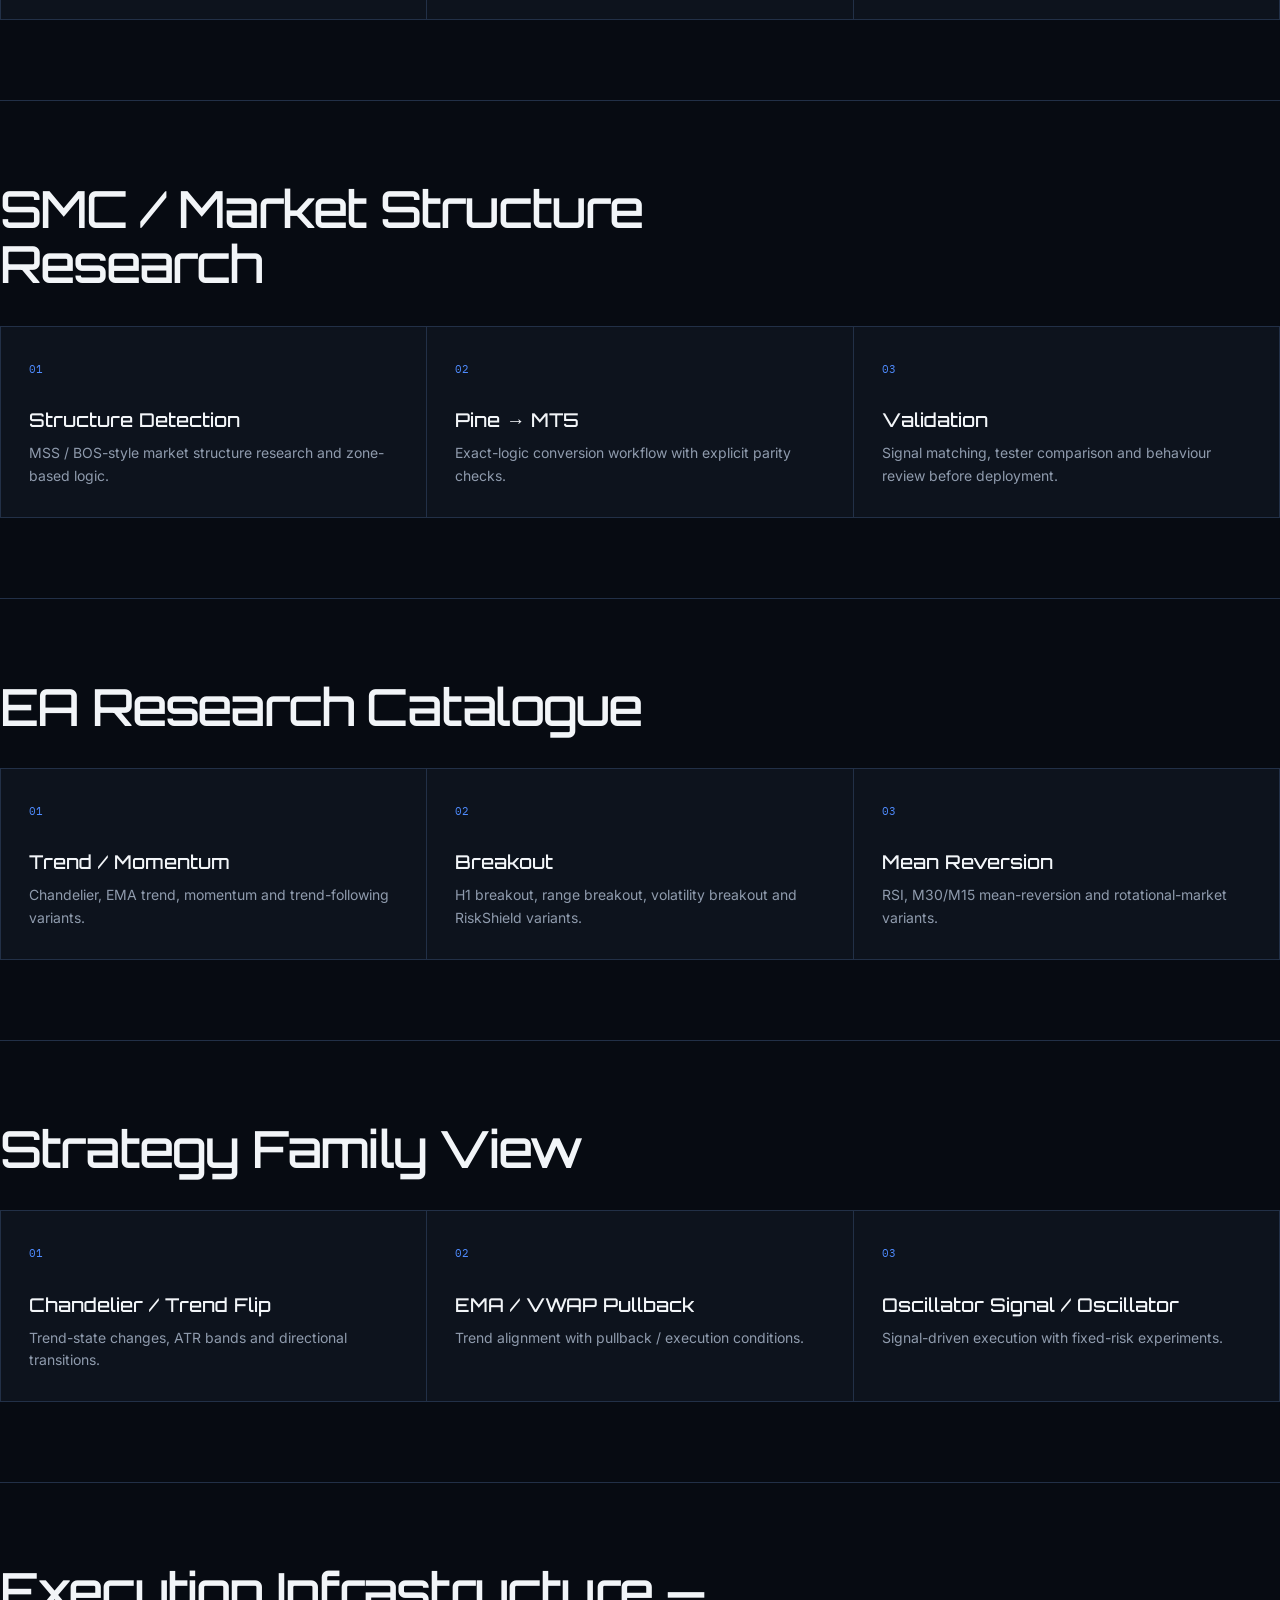
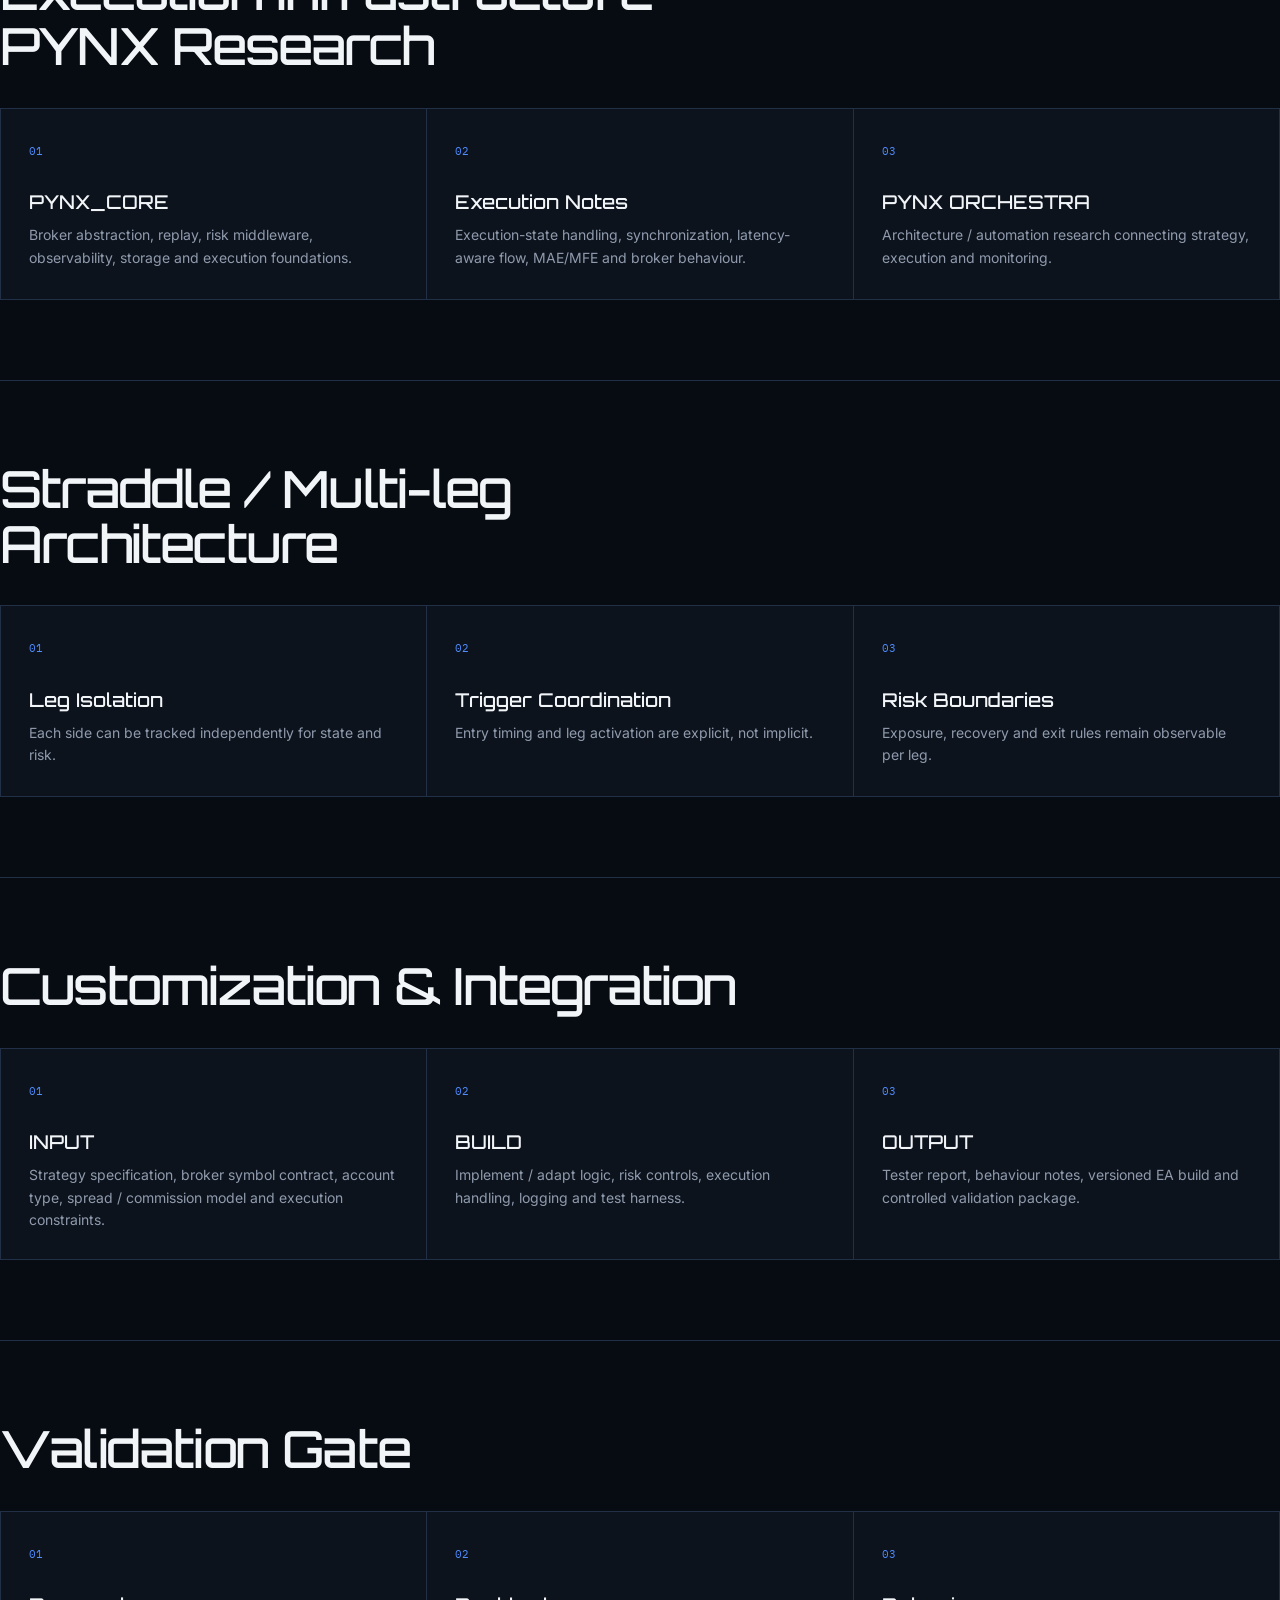
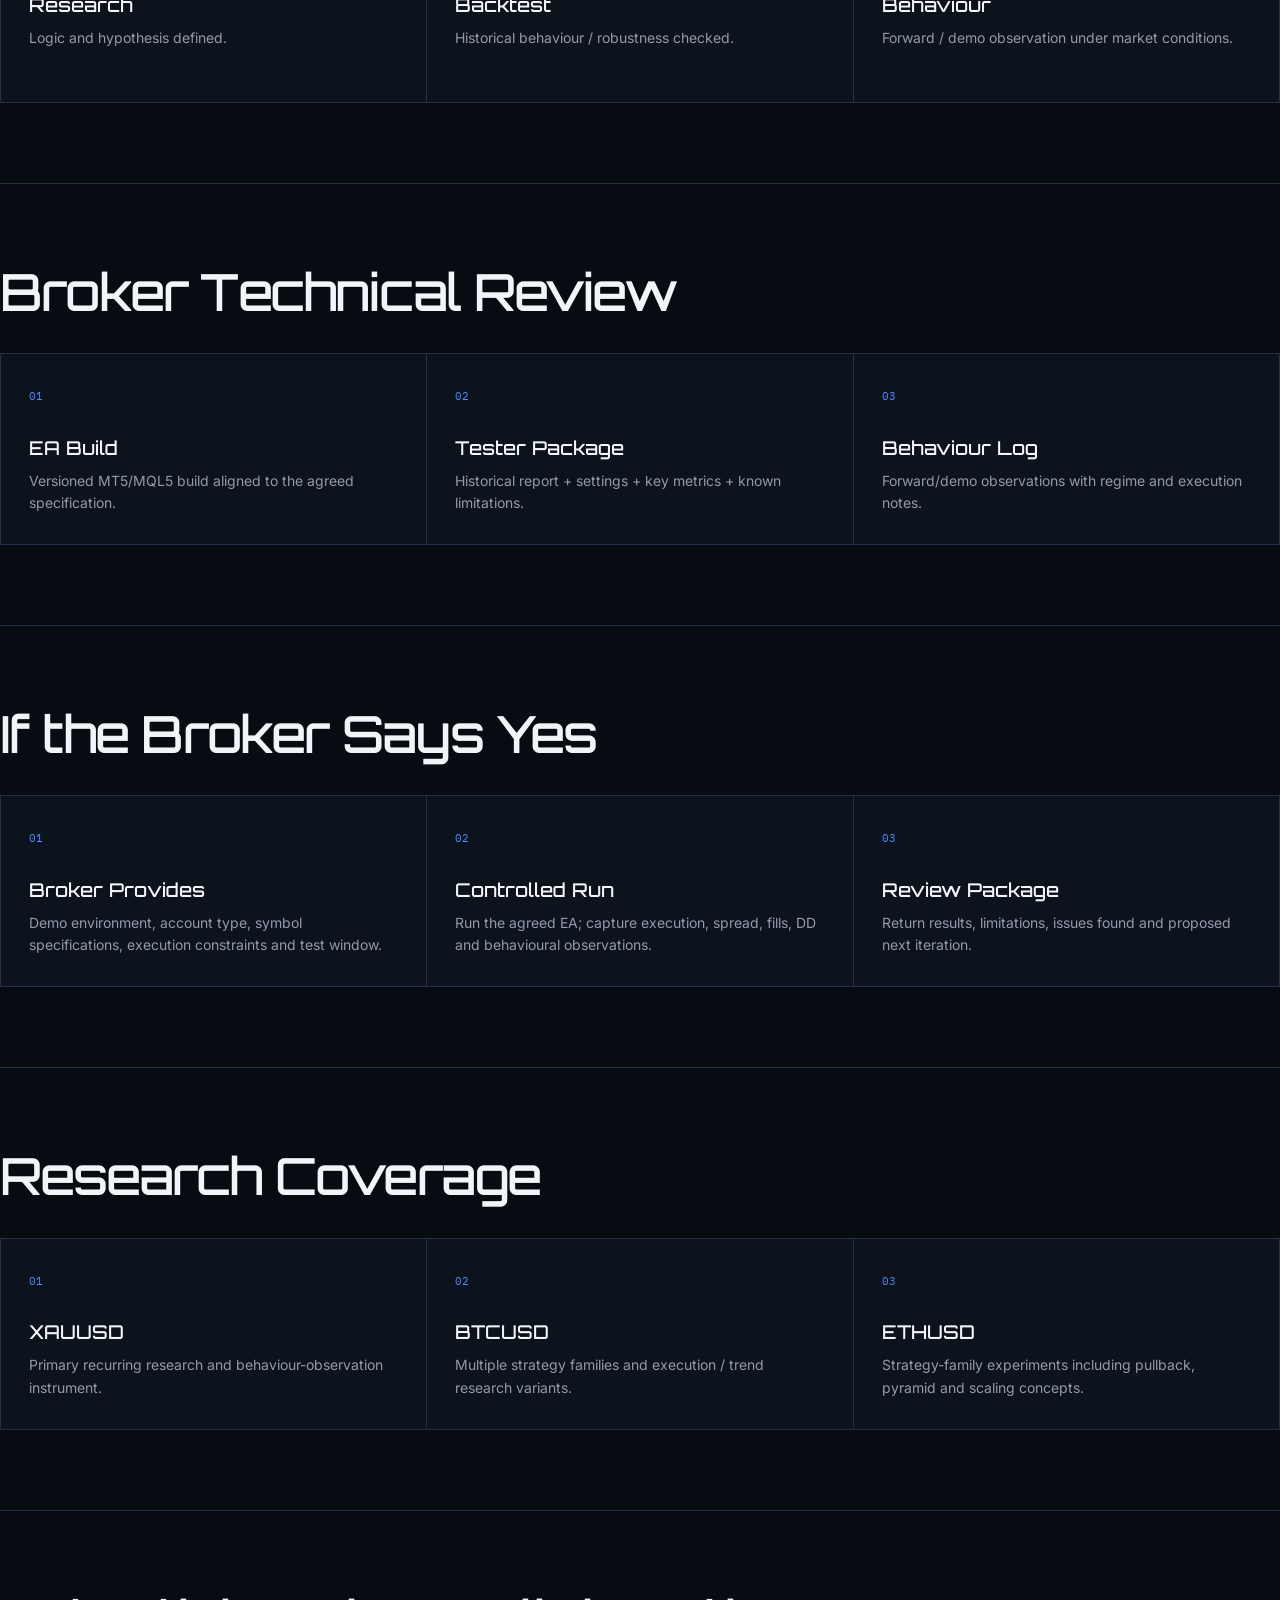
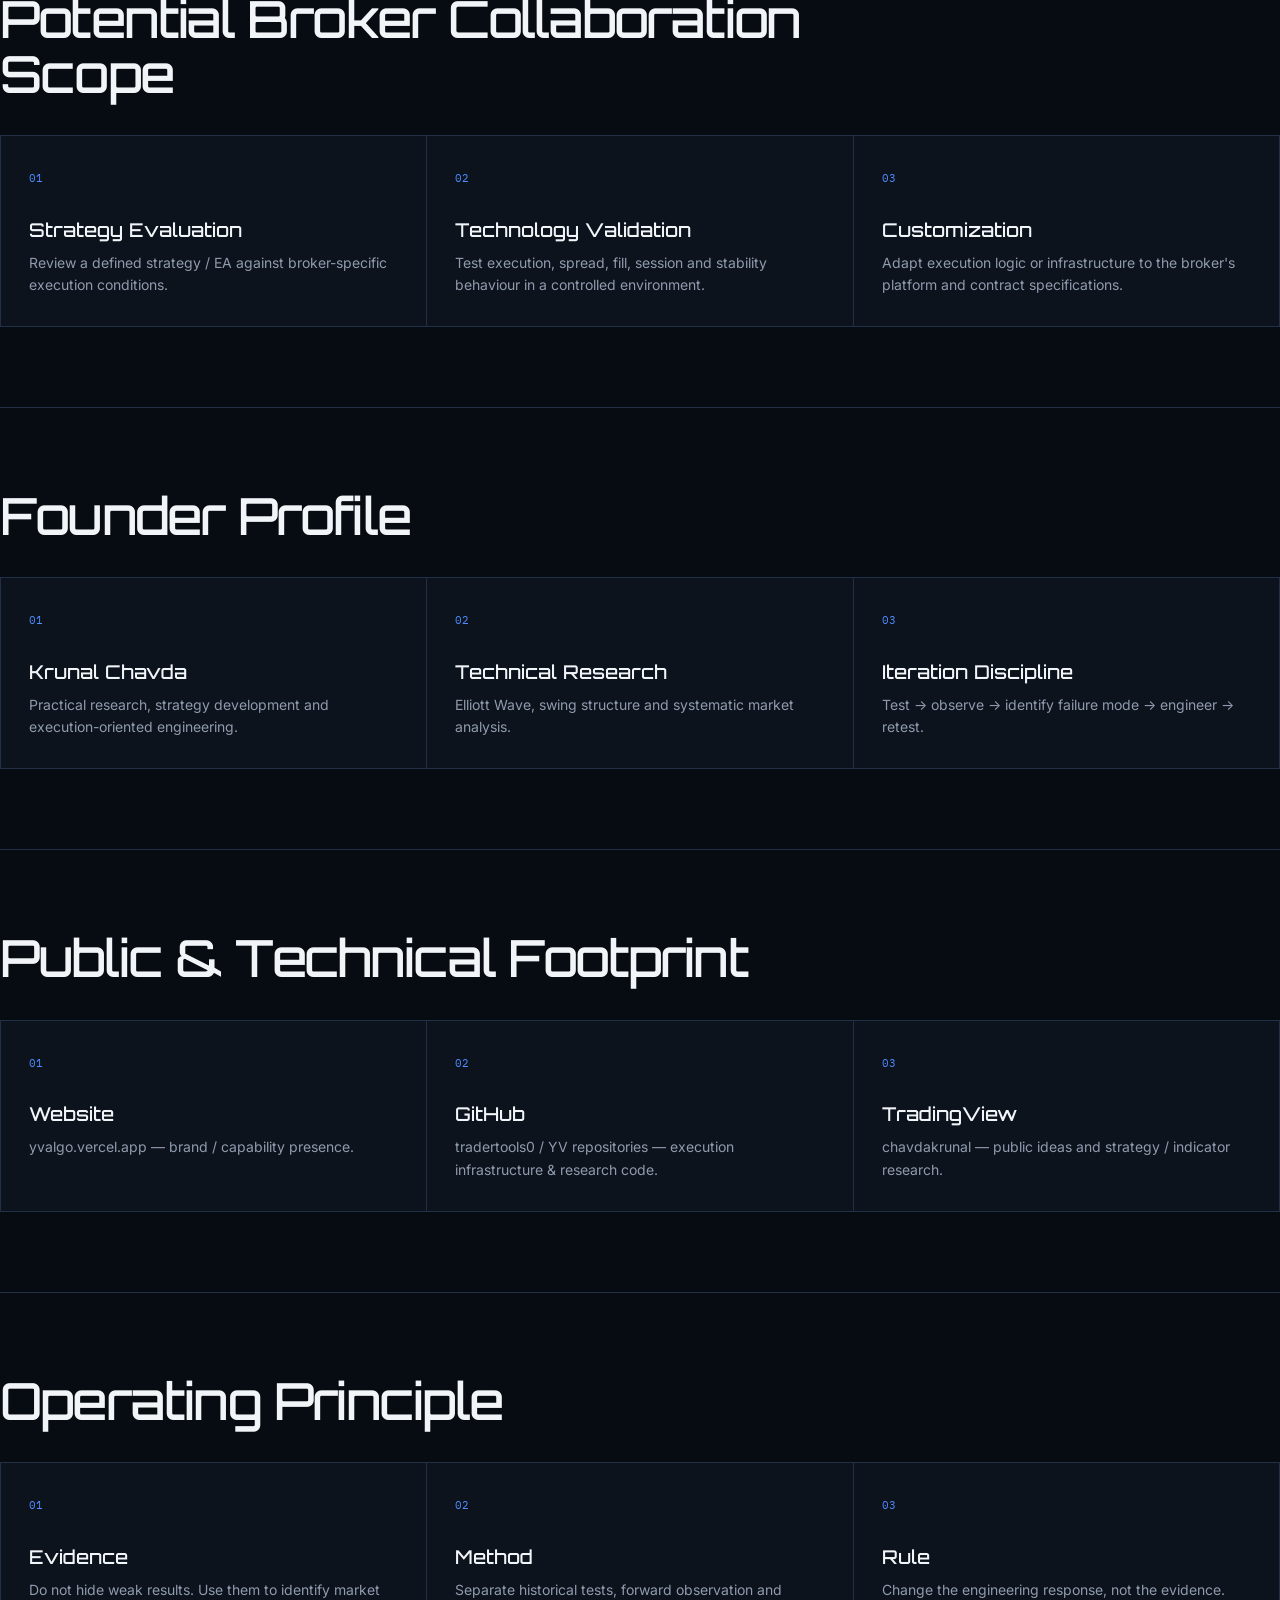
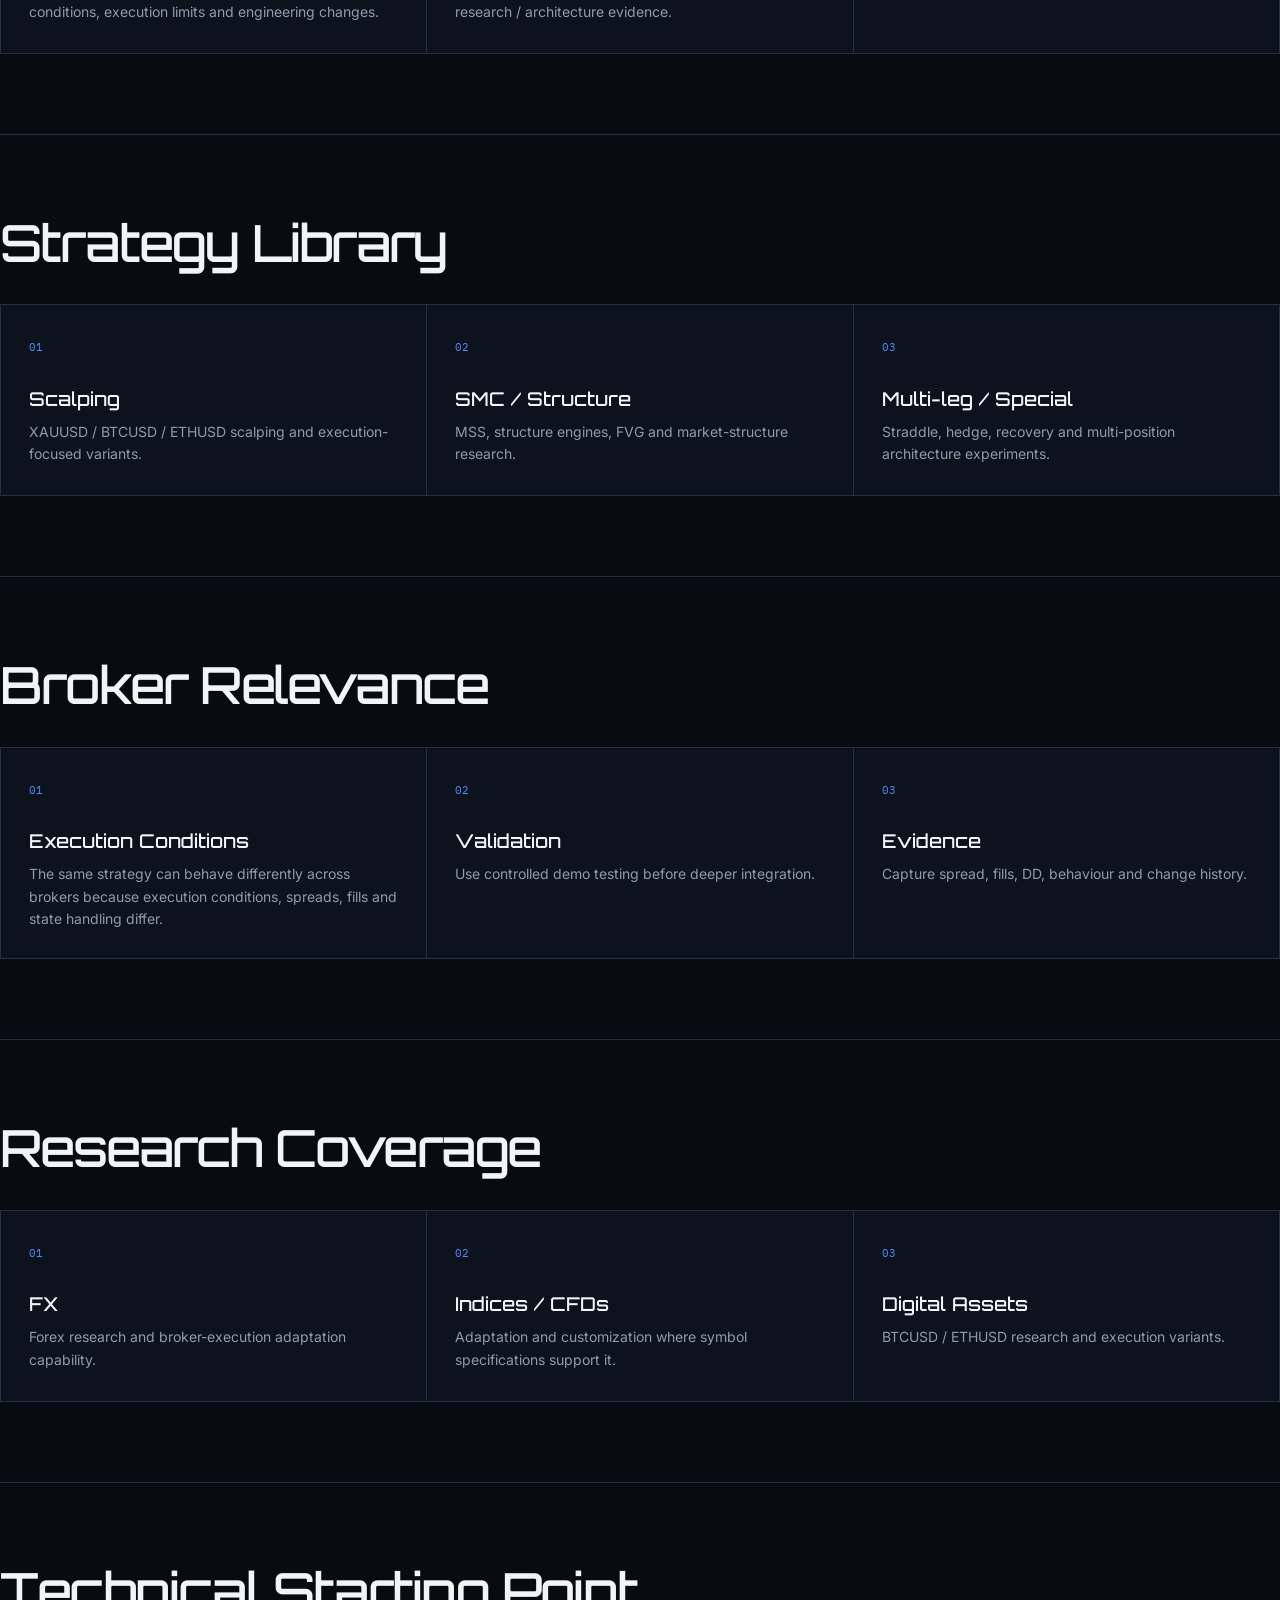
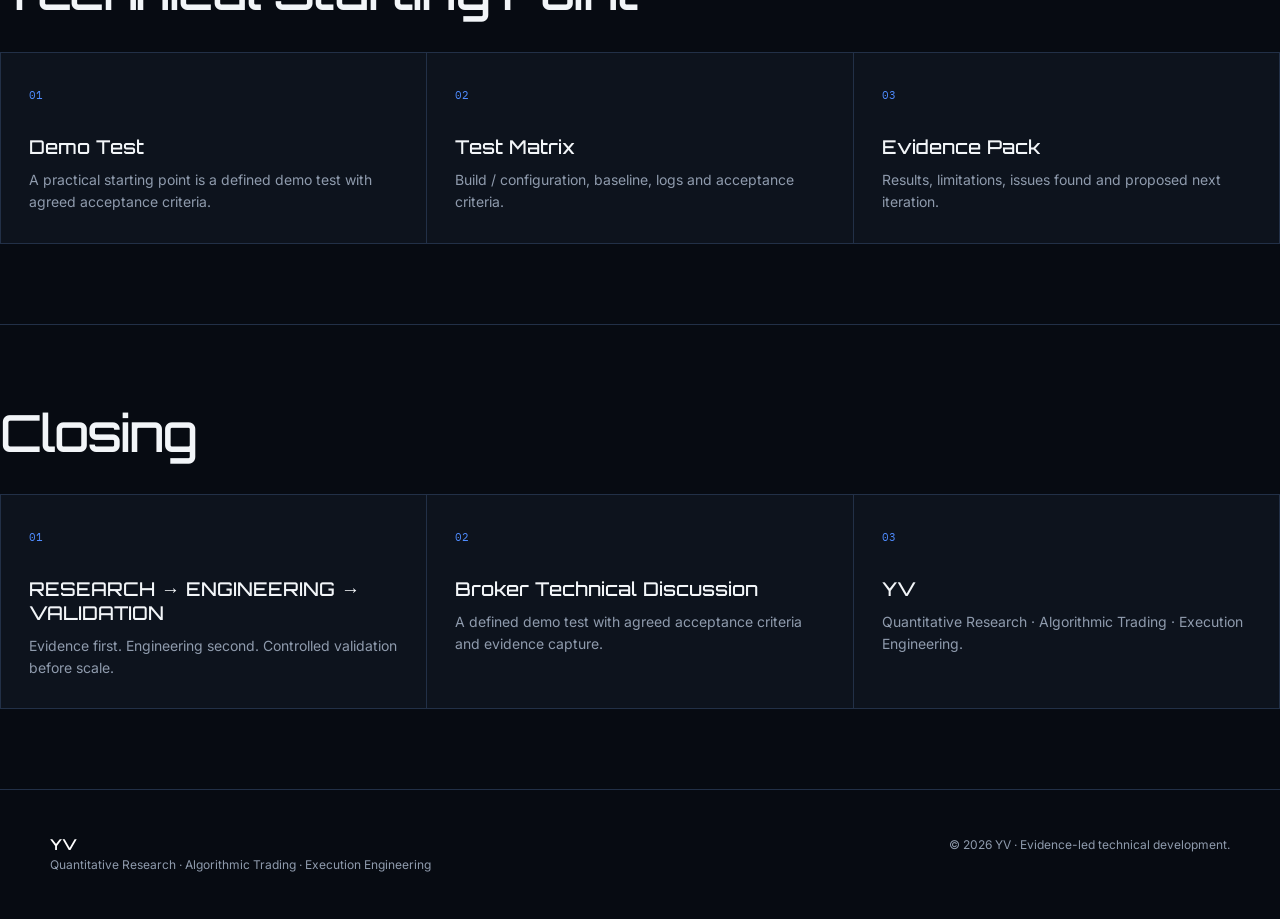
==== commit 3e48500c: "Update index.html" ====
--- a/index.html
+++ b/index.html
@@ -27,6 +27,15 @@
 .evidence-item p{padding:10px 4px 2px;color:var(--muted);font:11px "IBM Plex Mono"}
 @media(max-width:850px){.evidence-grid{grid-template-columns:repeat(2,1fr)}}
 @media(max-width:600px){.evidence-grid{grid-template-columns:1fr}}
+
+/* Semantic text accents */
+.positive,.positive *{color:#35d07f !important}
+.negative,.negative *{color:#ff5b5b !important}
+.alert,.alert *{color:#ff5b5b !important}
+.neutral,.neutral *{color:#f2f5f8 !important}
+.card-positive h3,.card-positive span{color:#35d07f !important}
+.card-negative h3,.card-negative span{color:#ff5b5b !important}
+.card-alert h3,.card-alert span{color:#ff5b5b !important}
 </style>
 </head>
 <body>
@@ -66,7 +75,7 @@
   <div class="slide-no">03 / 28</div>
   <h2>What YV Builds</h2>
   <div class="cards">
-    <article><span>01</span><h3>Strategy / EA Families</h3><p>Trend, breakout, mean reversion, momentum, SMC, QQE and market-behaviour variants.</p></article>
+    <article><span>01</span><h3>Strategy / EA Families</h3><p>Trend, breakout, mean reversion, momentum, SMC, Oscillator Signal and market-behaviour variants.</p></article>
     <article><span>02</span><h3>Risk Engines</h3><p>Position sizing, SL/TP, drawdown controls, recovery behaviour and exposure constraints.</p></article>
     <article><span>03</span><h3>Execution Layer</h3><p>MT5/MQL5, broker execution behaviour, spread/session handling and state management.</p></article>
   </div>
@@ -112,9 +121,9 @@
   <div class="slide-no">08 / 28</div>
   <h2>Selected Tester Metrics</h2>
   <div class="cards">
-    <article><span>01</span><h3>XAUUSD H1</h3><p>+2034.13 net profit · PF 2.16 · 324 trades · Equity DD 27.76%.</p></article>
-    <article><span>02</span><h3>XAUUSD M5</h3><p>+2383.73 net profit · PF 1.38 · 866 trades · Equity DD 33.00%.</p></article>
-    <article><span>03</span><h3>XAUUSD M15</h3><p>+972.81 net profit · PF 1.11 · 1317 trades · Equity DD 25.18%.</p></article>
+    <article class="card-positive"><span>01</span><h3>XAUUSD H1</h3><p><span class="positive">+2034.13 net profit</span> · PF 2.16 · 324 trades · <span class="negative">Equity DD 27.76%</span>.</p></article>
+    <article class="card-positive"><span>02</span><h3>XAUUSD M5</h3><p><span class="positive">+2383.73 net profit</span> · PF 1.38 · 866 trades · <span class="negative">Equity DD 33.00%</span>.</p></article>
+    <article class="card-positive"><span>03</span><h3>XAUUSD M15</h3><p><span class="positive">+972.81 net profit</span> · PF 1.11 · 1317 trades · <span class="negative">Equity DD 25.18%</span>.</p></article>
   </div>
 </section>
 <section class="slide" id="s09">
@@ -150,7 +159,7 @@
   <div class="cards">
     <article><span>01</span><h3>Chandelier / Trend Flip</h3><p>Trend-state changes, ATR bands and directional transitions.</p></article>
     <article><span>02</span><h3>EMA / VWAP Pullback</h3><p>Trend alignment with pullback / execution conditions.</p></article>
-    <article><span>03</span><h3>QQE / Oscillator</h3><p>Signal-driven execution with fixed-risk experiments.</p></article>
+    <article><span>03</span><h3>Oscillator Signal / Oscillator</h3><p>Signal-driven execution with fixed-risk experiments.</p></article>
   </div>
 </section>
 <section class="slide" id="s13">
@@ -300,3 +309,9 @@
 </main>
 <footer><div class="wrap footer"><div><strong>YV</strong><br>Quantitative Research · Algorithmic Trading · Execution Engineering</div><div>© 2026 YV · Evidence-led technical development.</div></div></footer>
 </body></html>
+
+<style>
+article h3{color:#f2f5f8}
+article span{color:#4f8cff}
+article p{color:var(--muted)}
+</style>
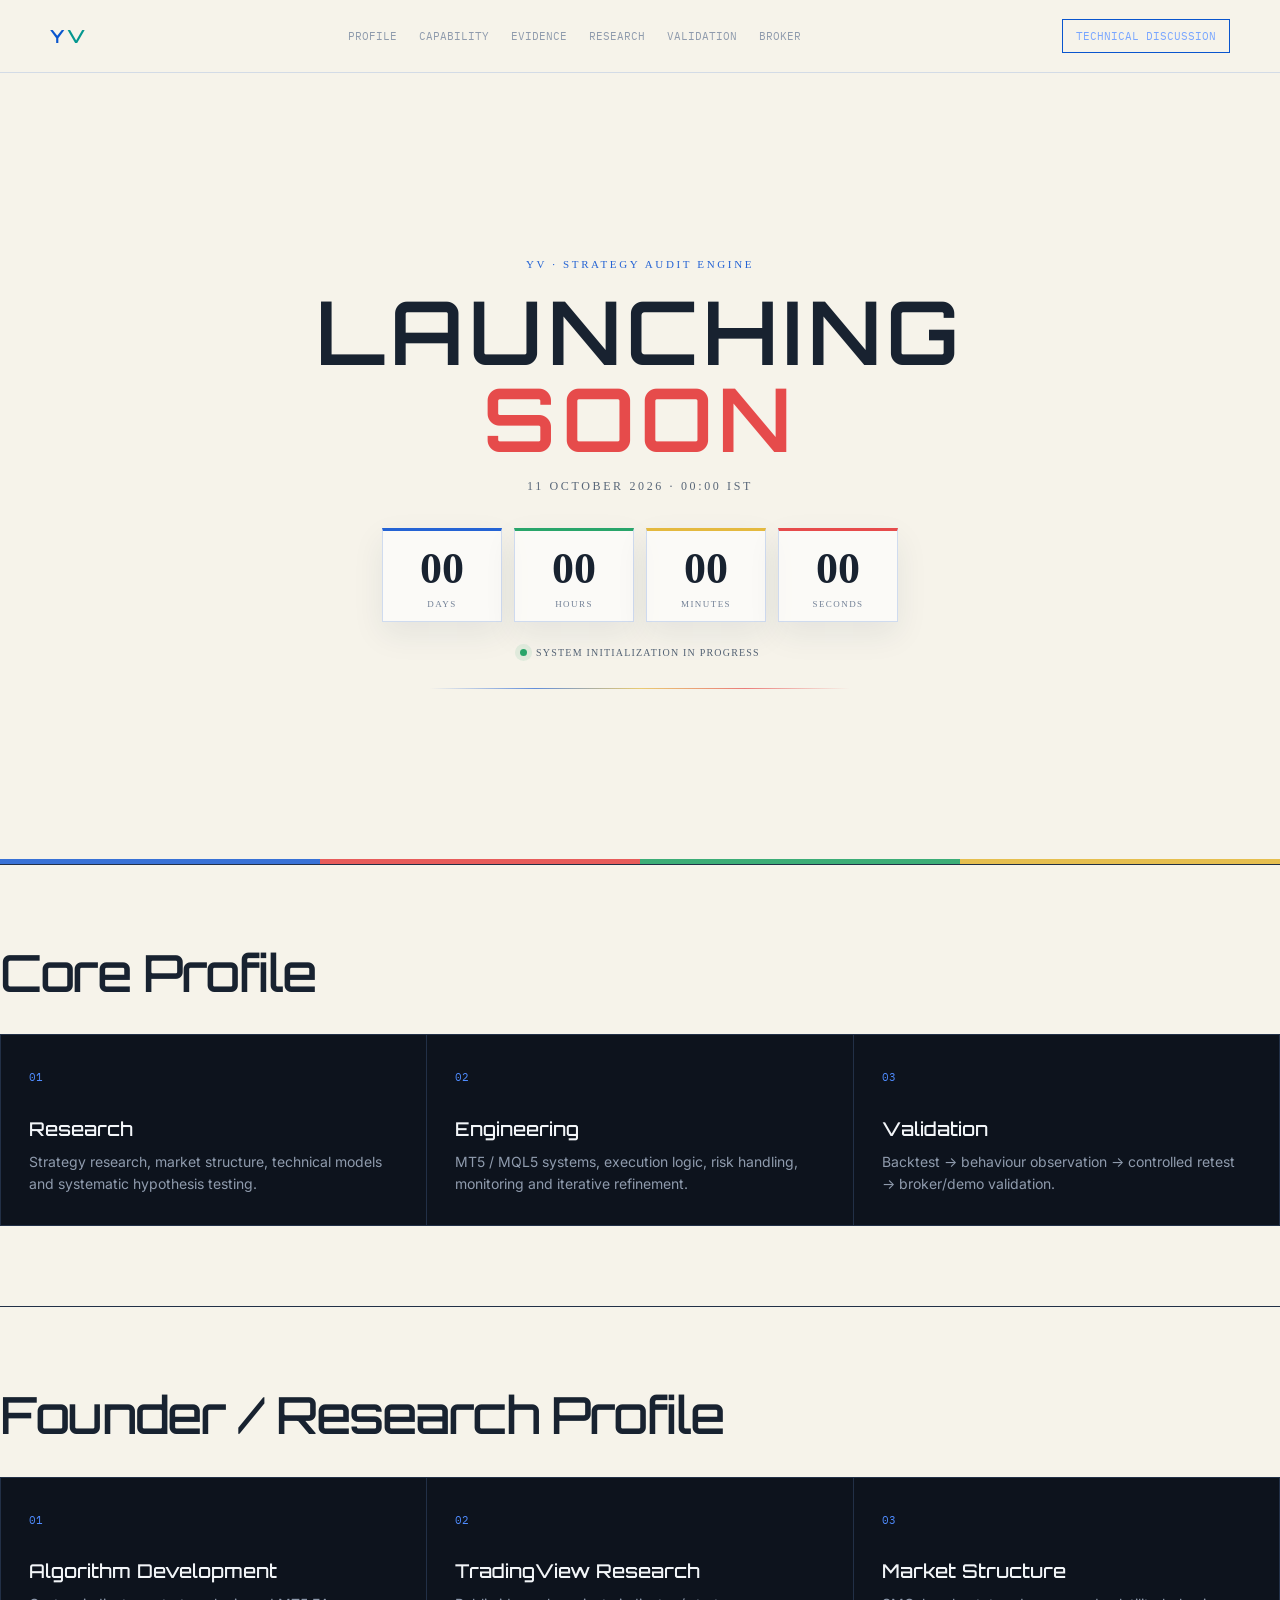
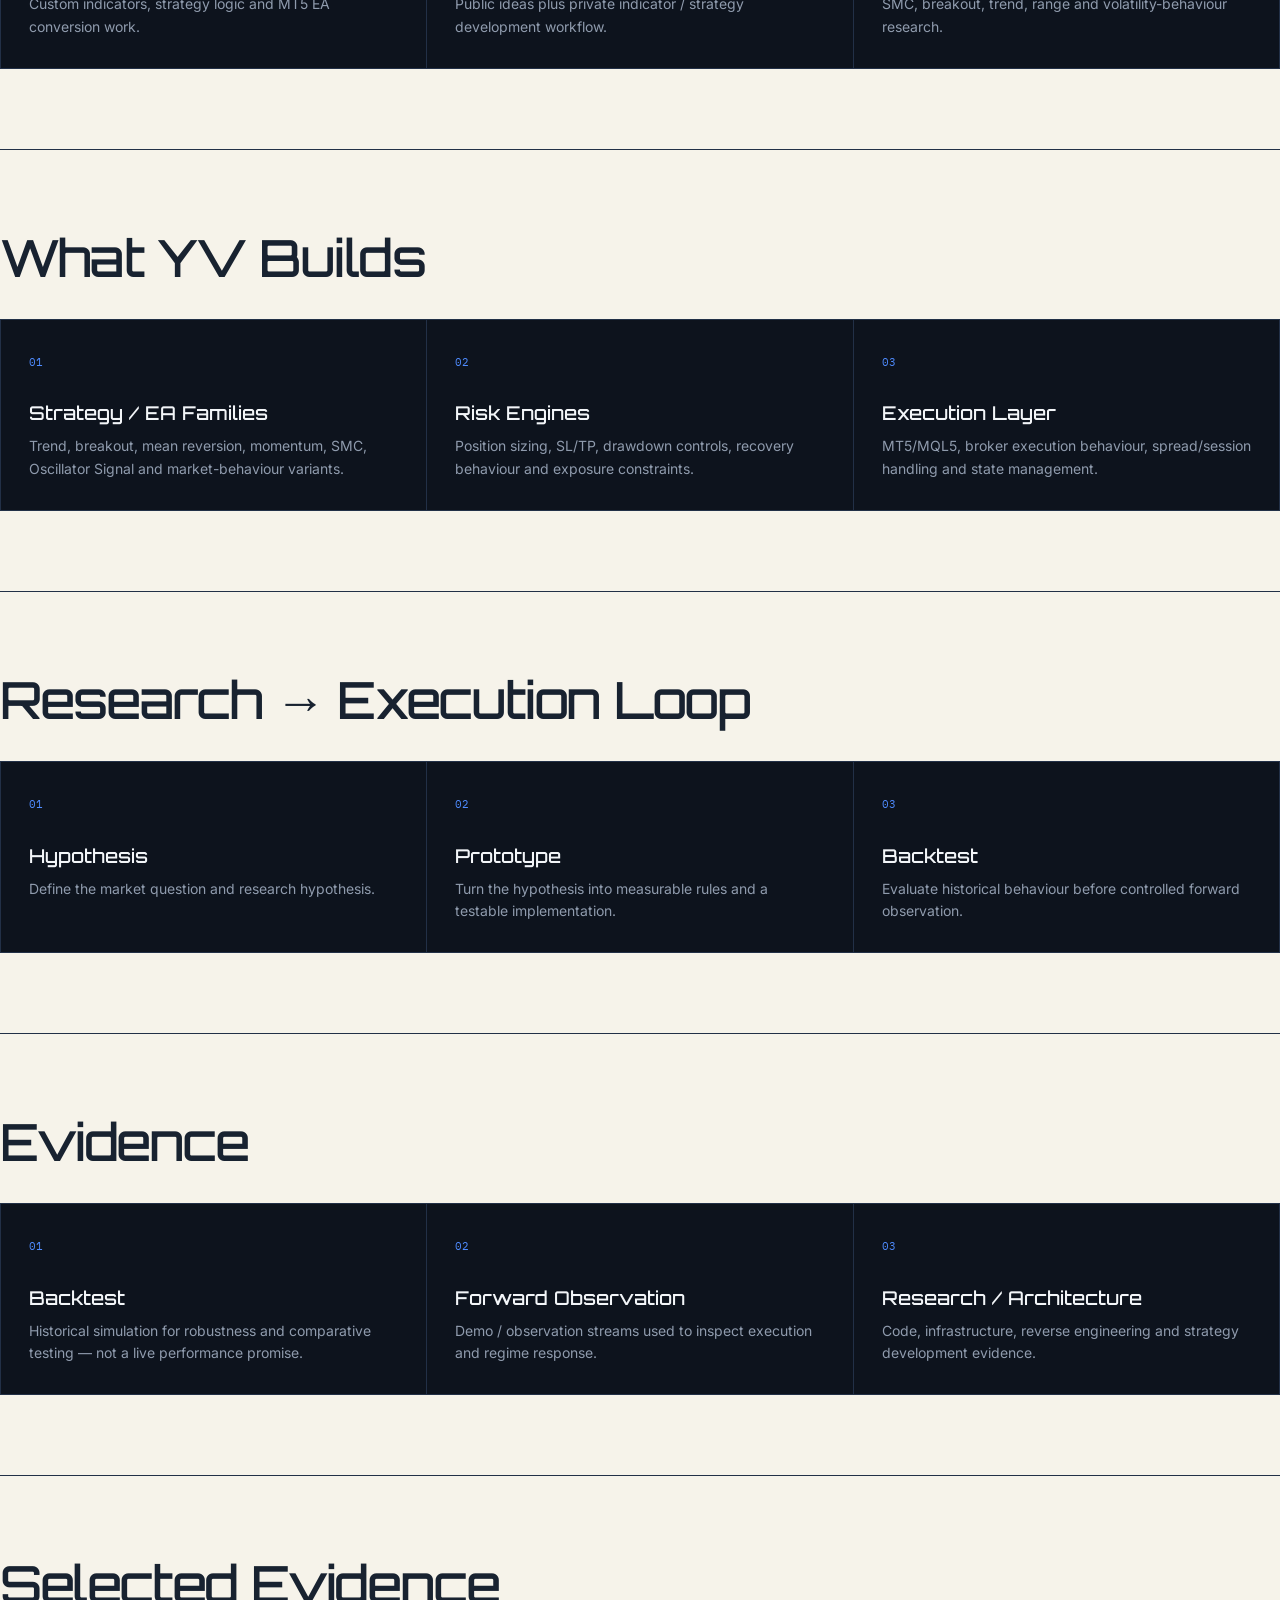
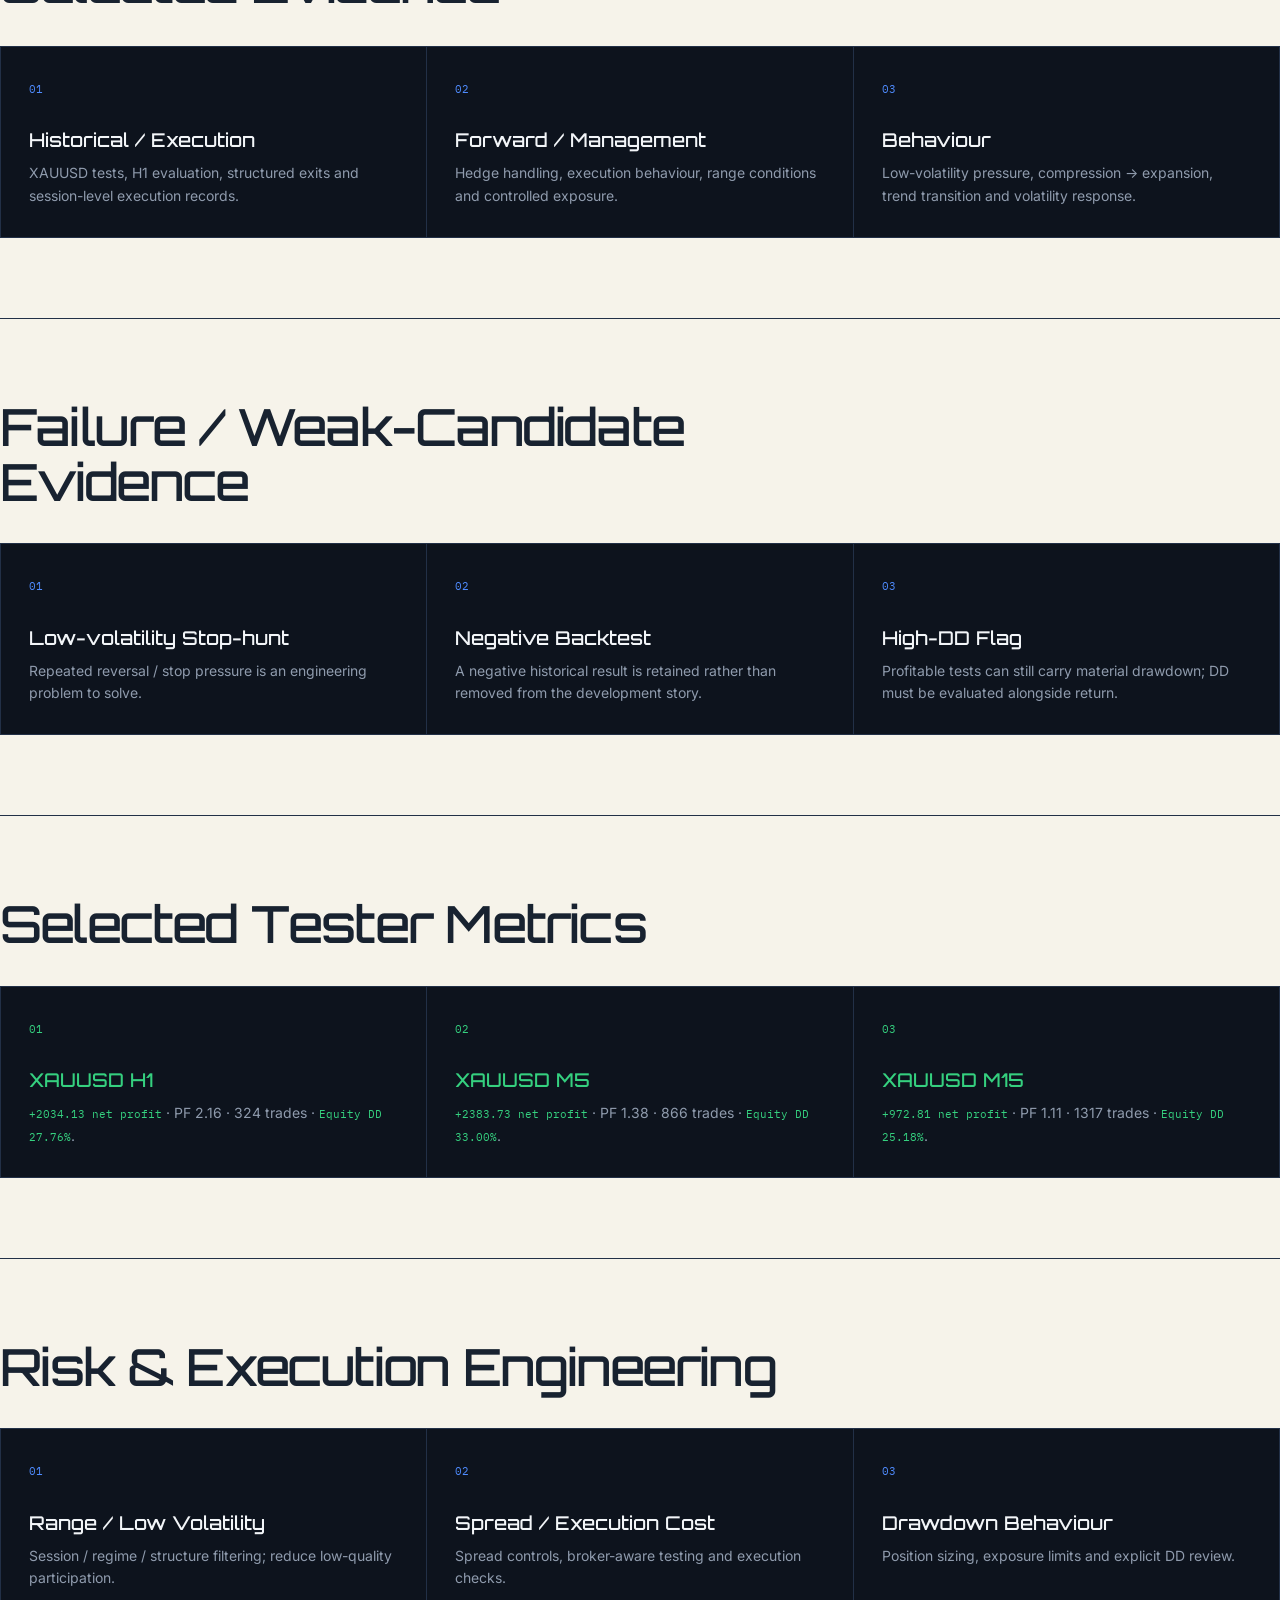
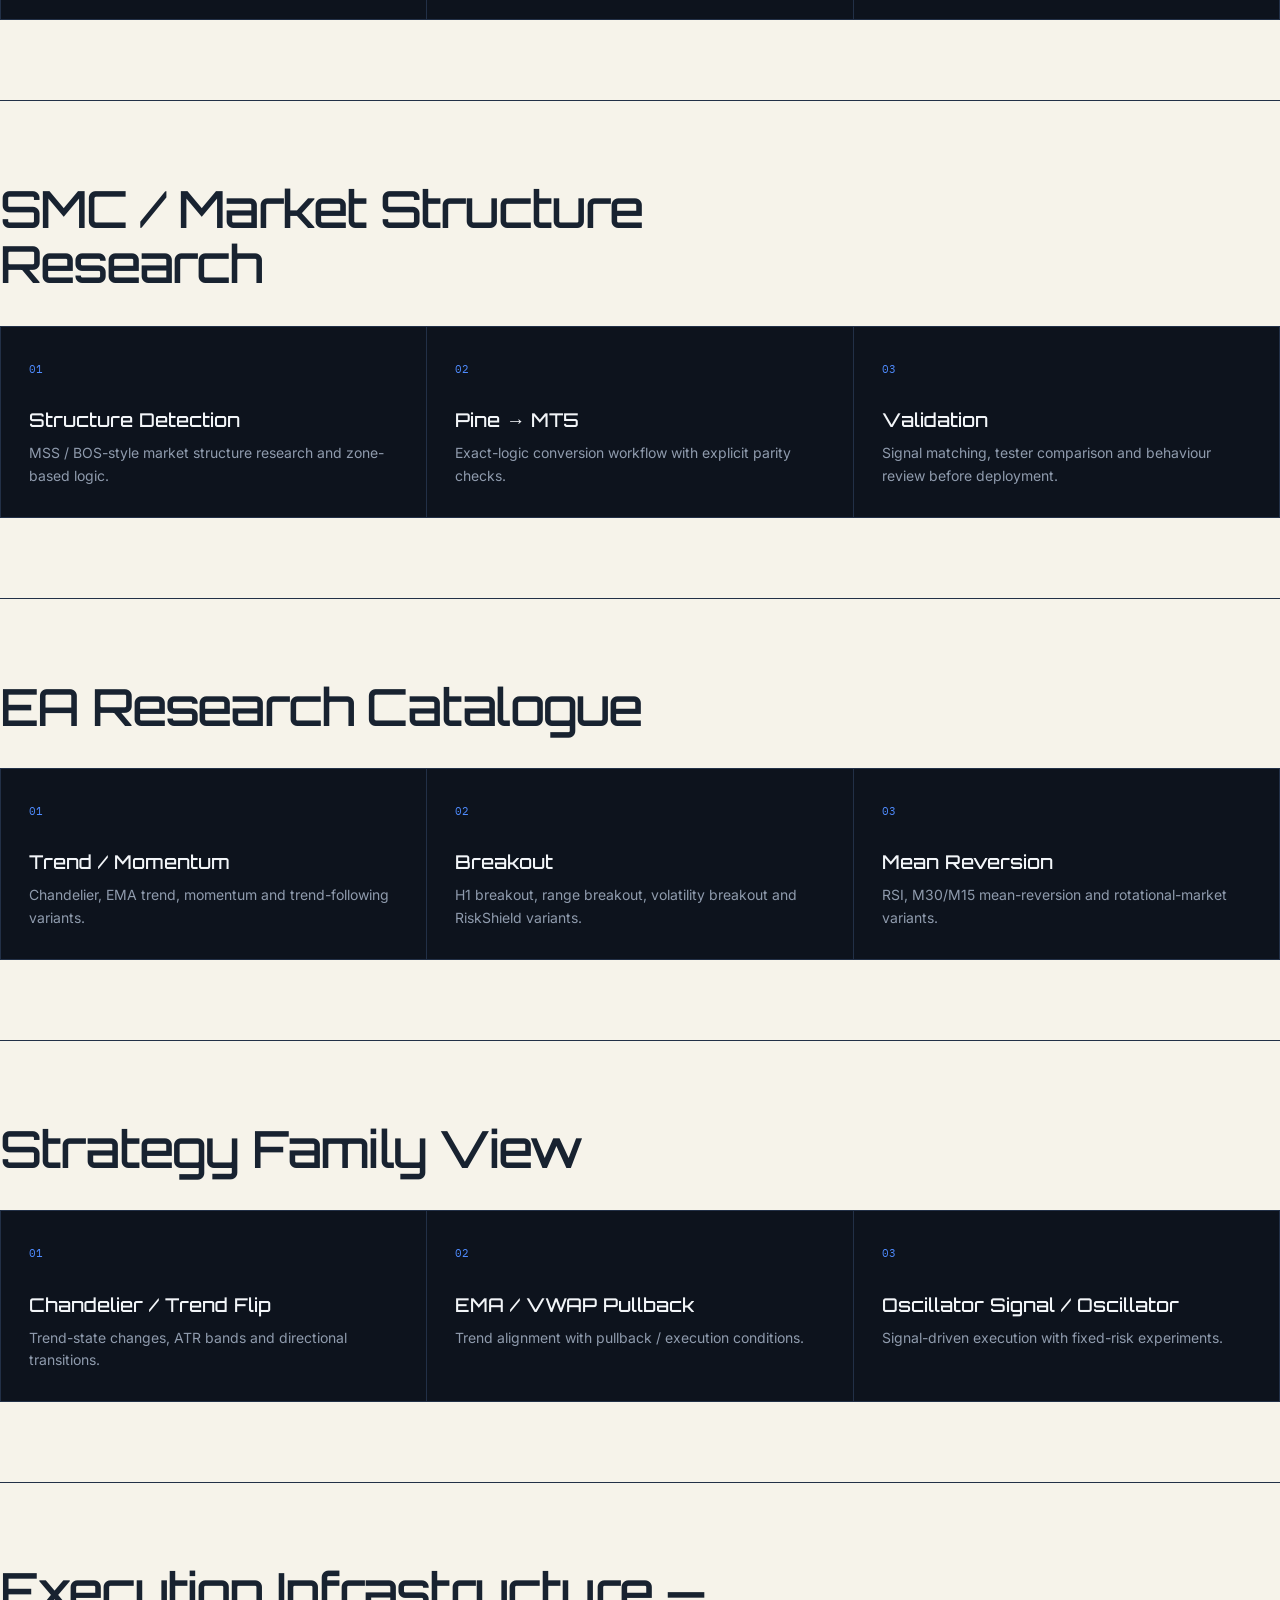
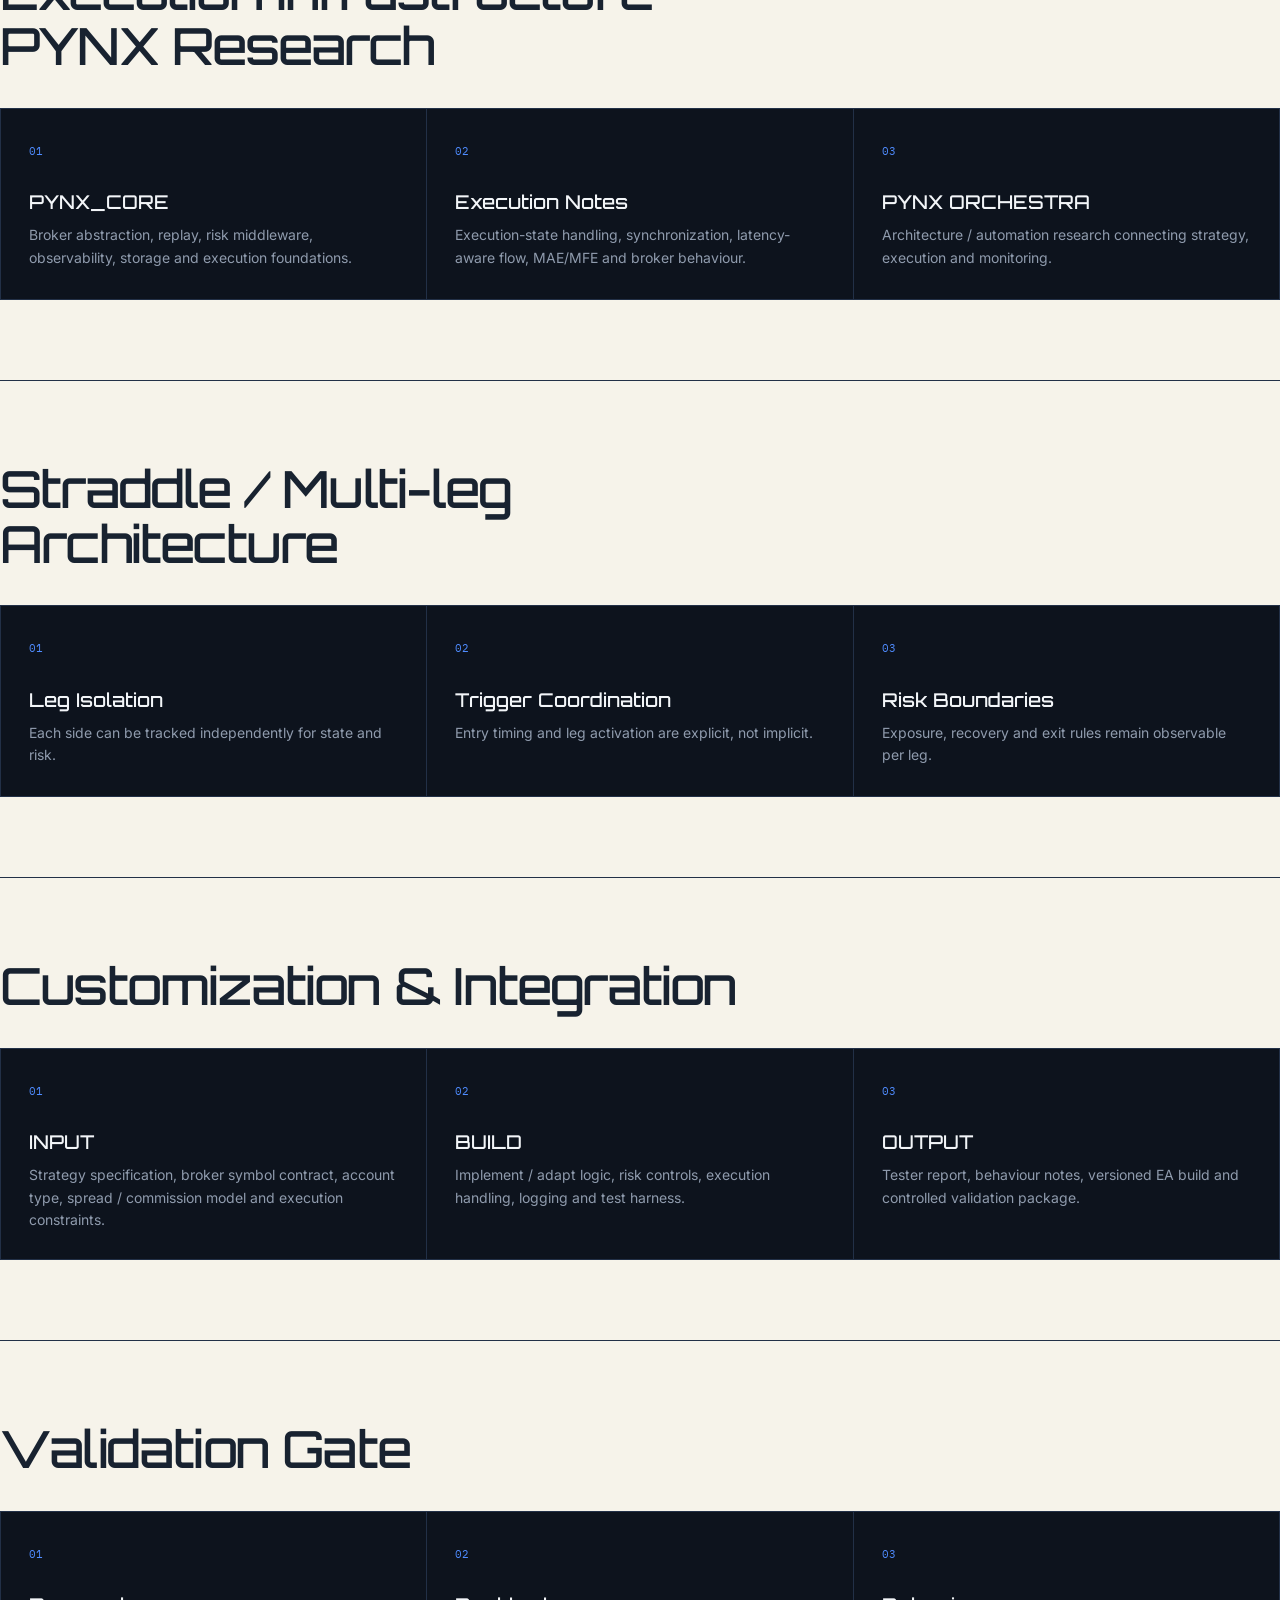
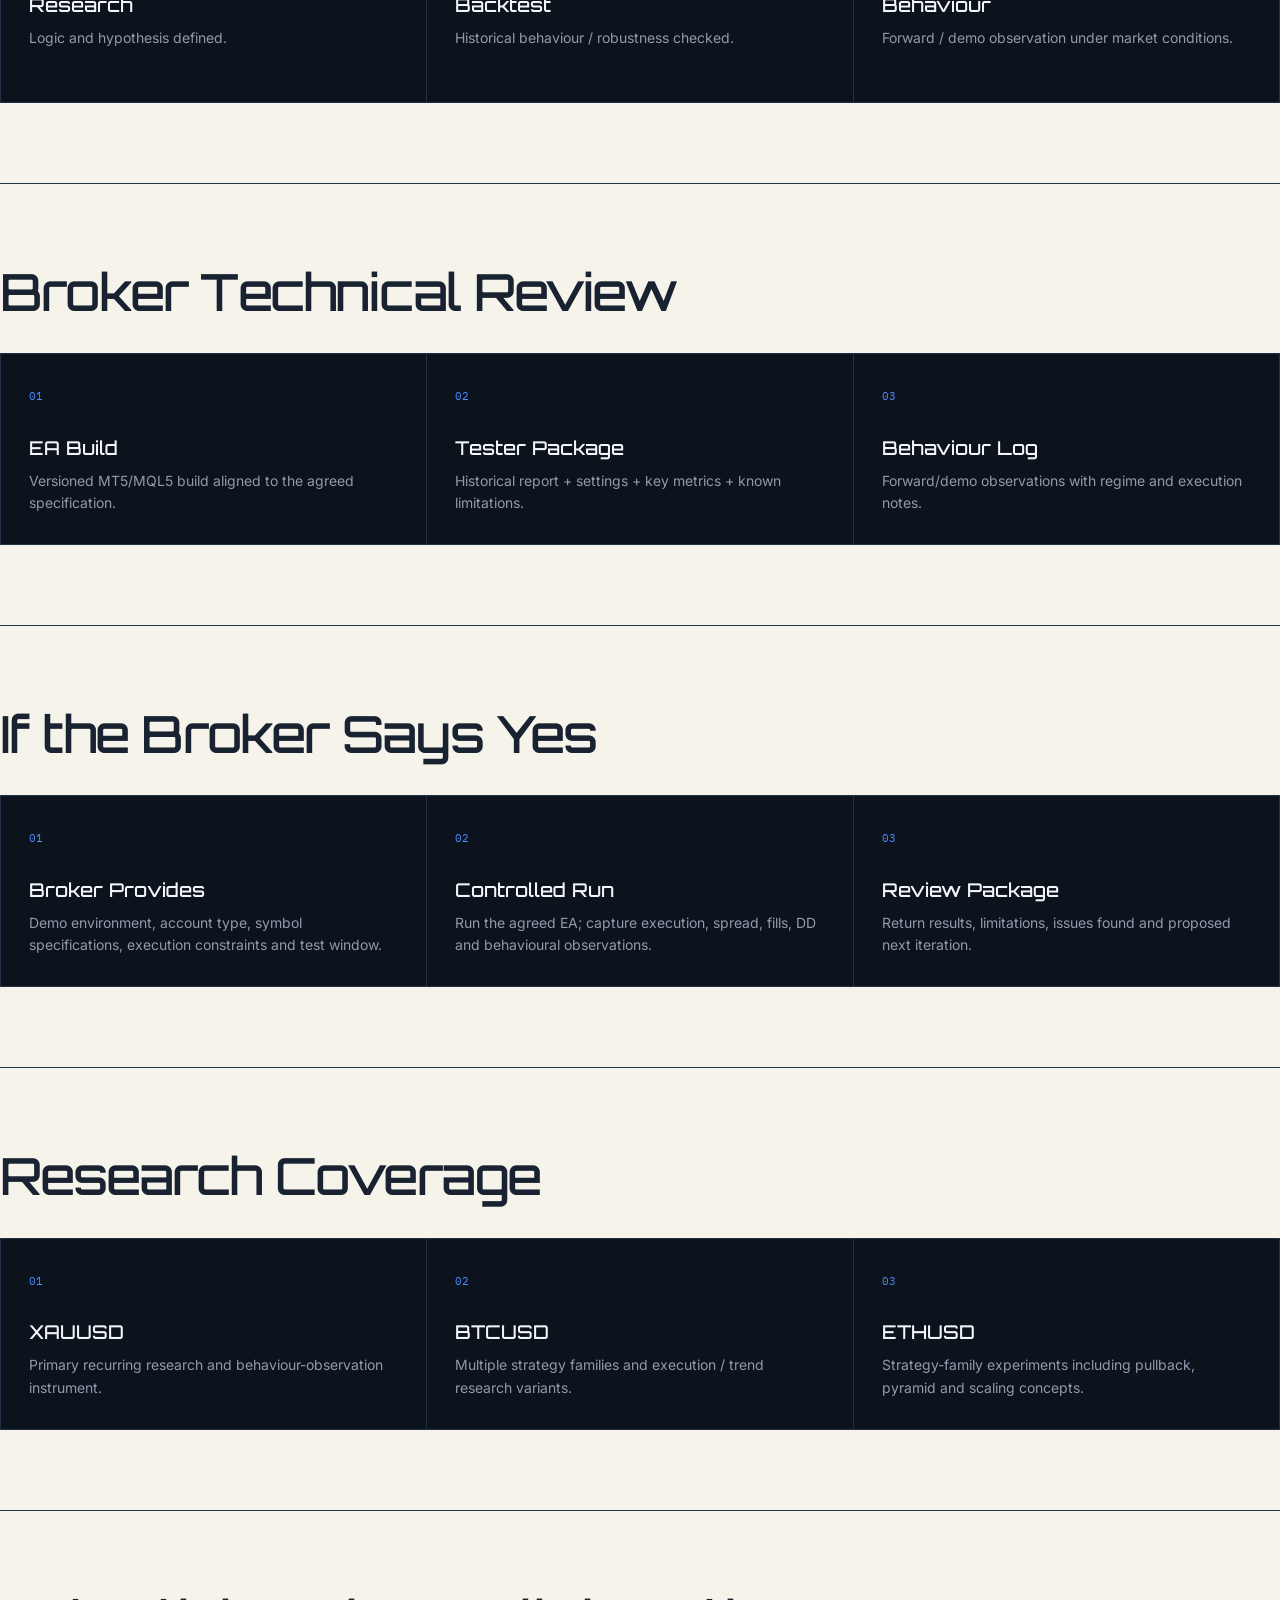
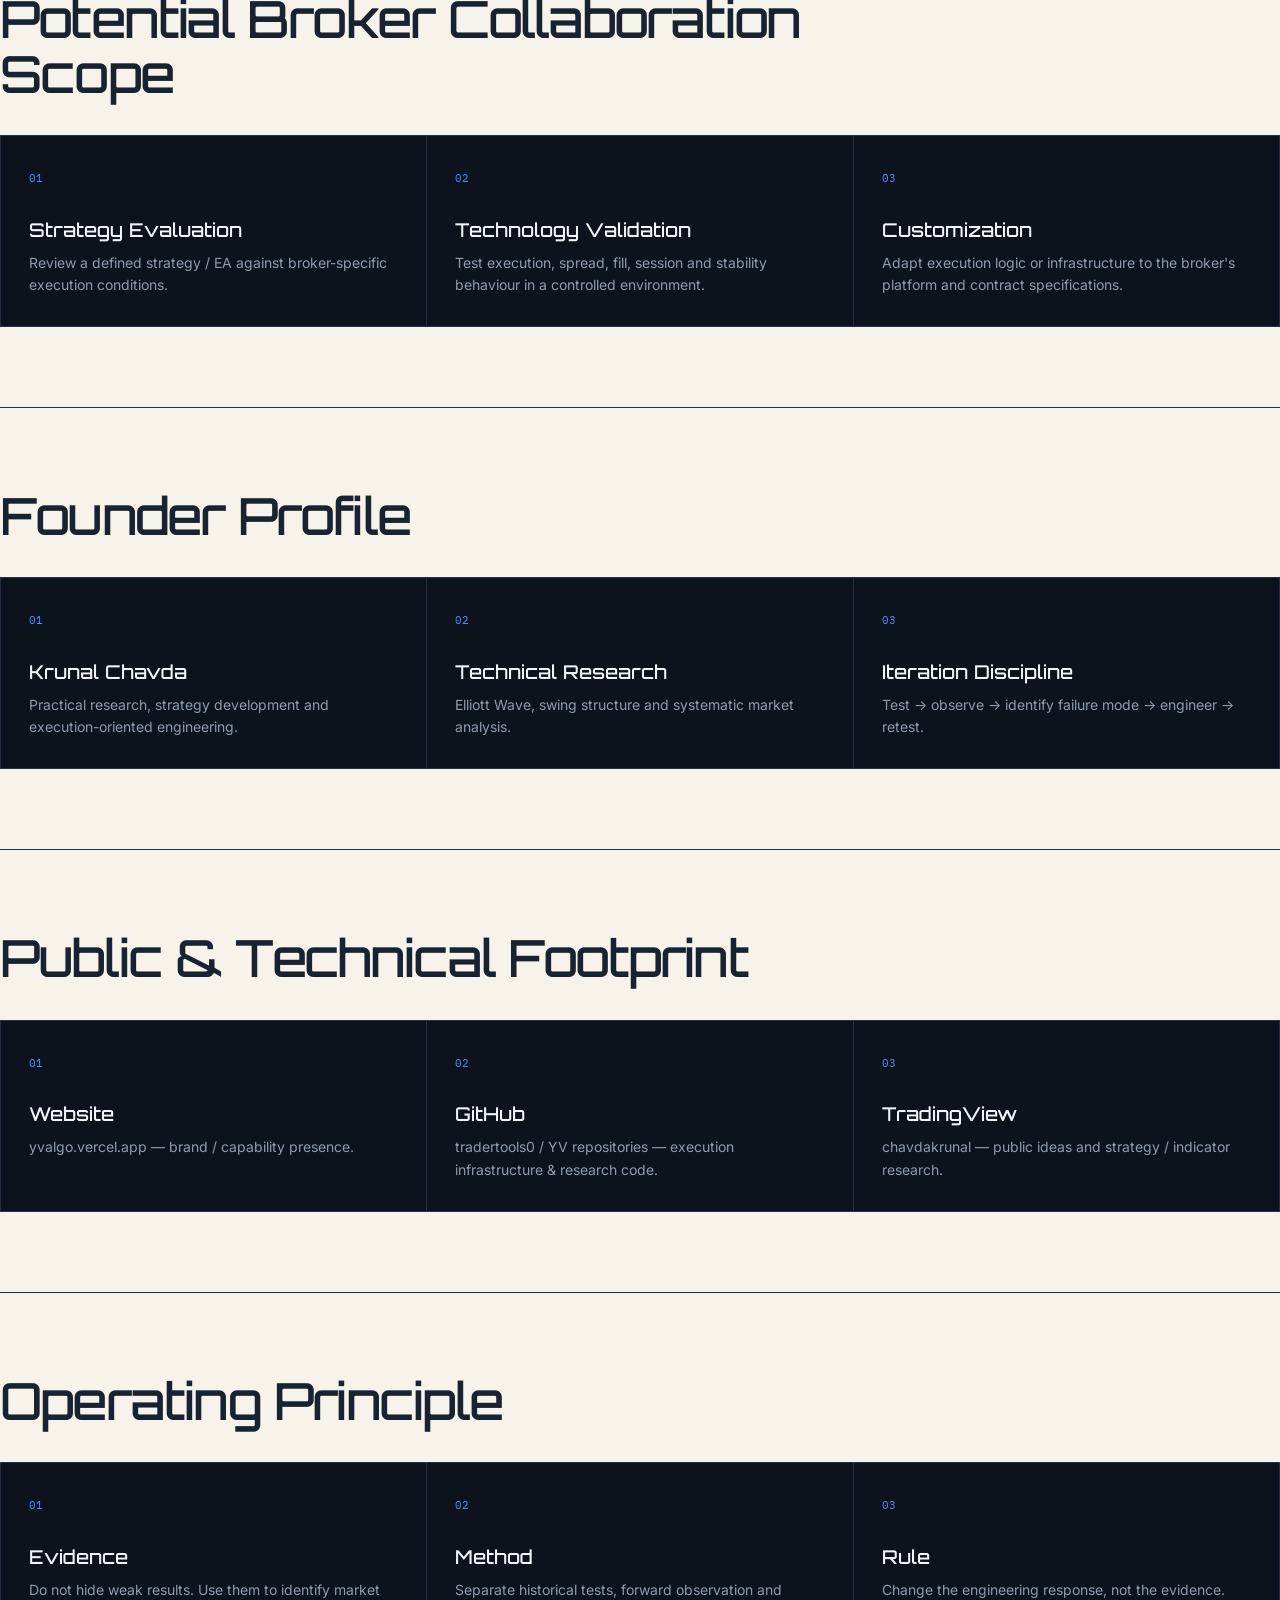
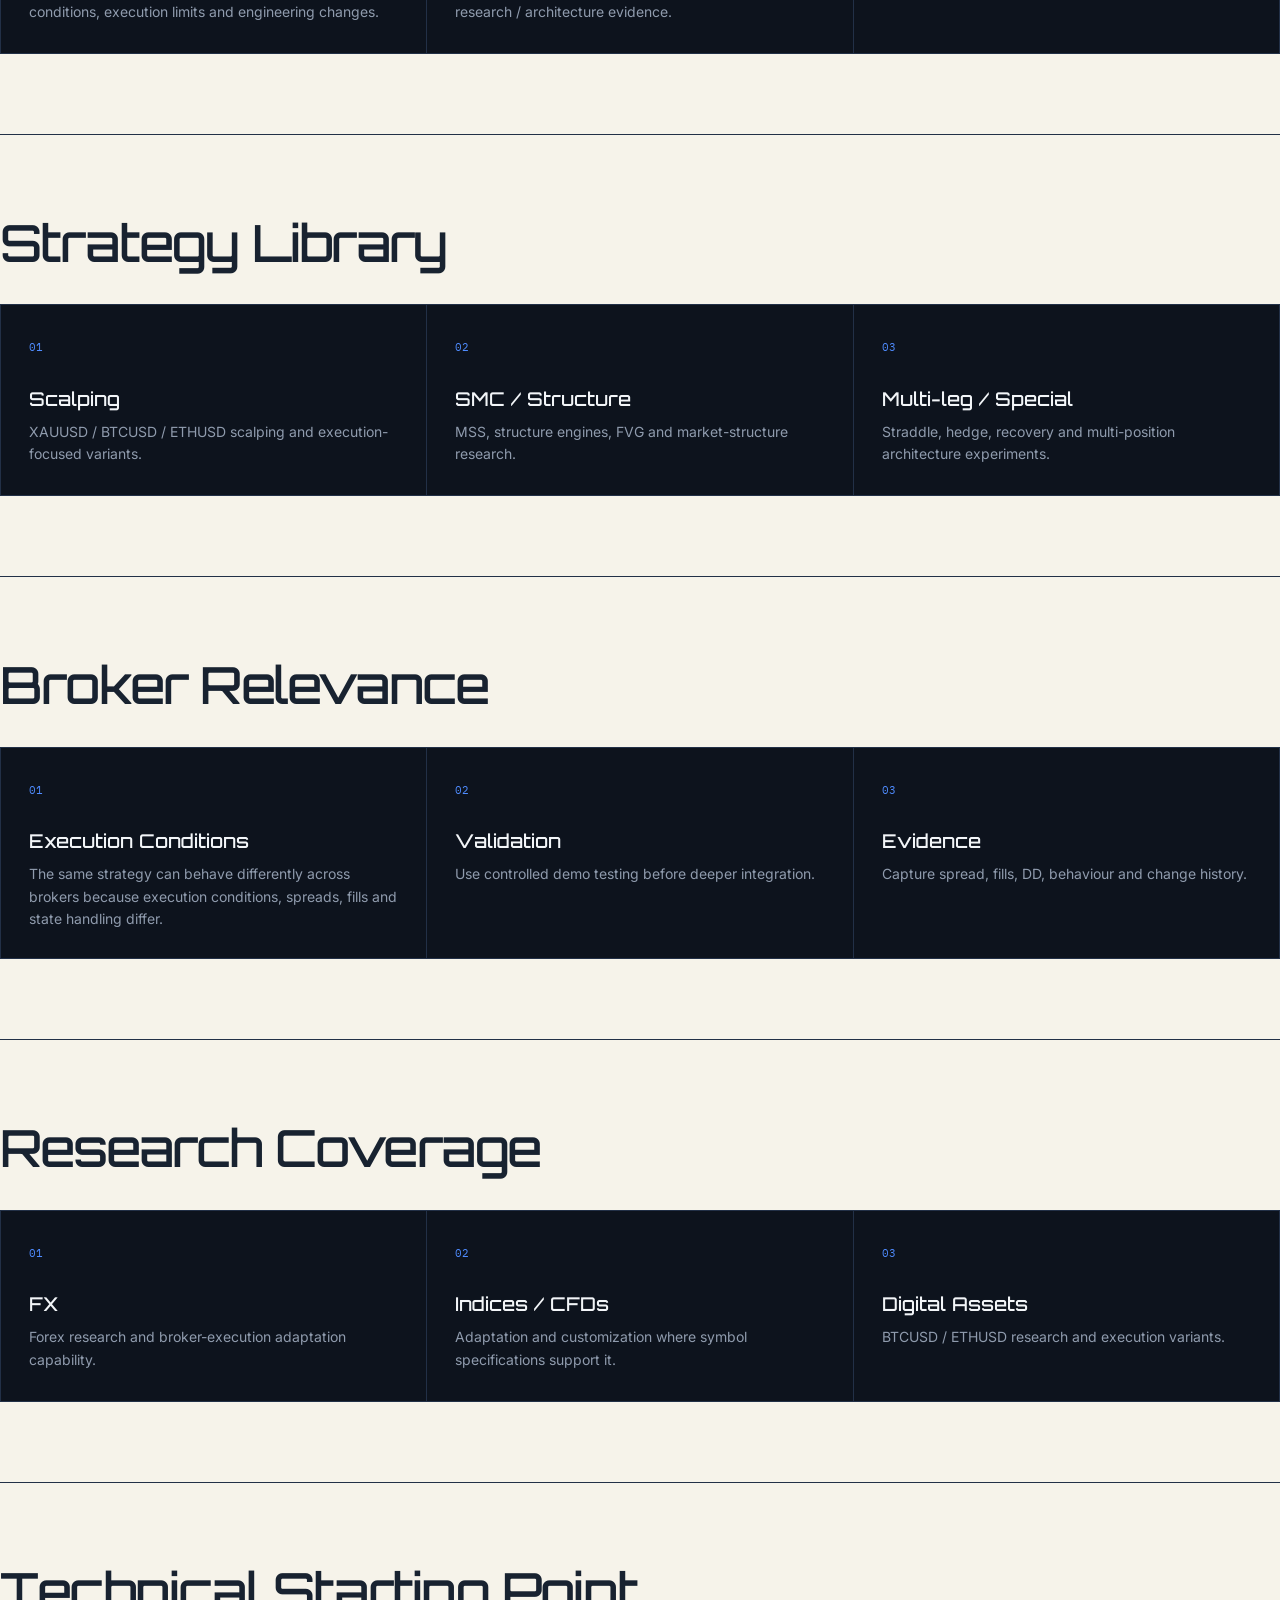
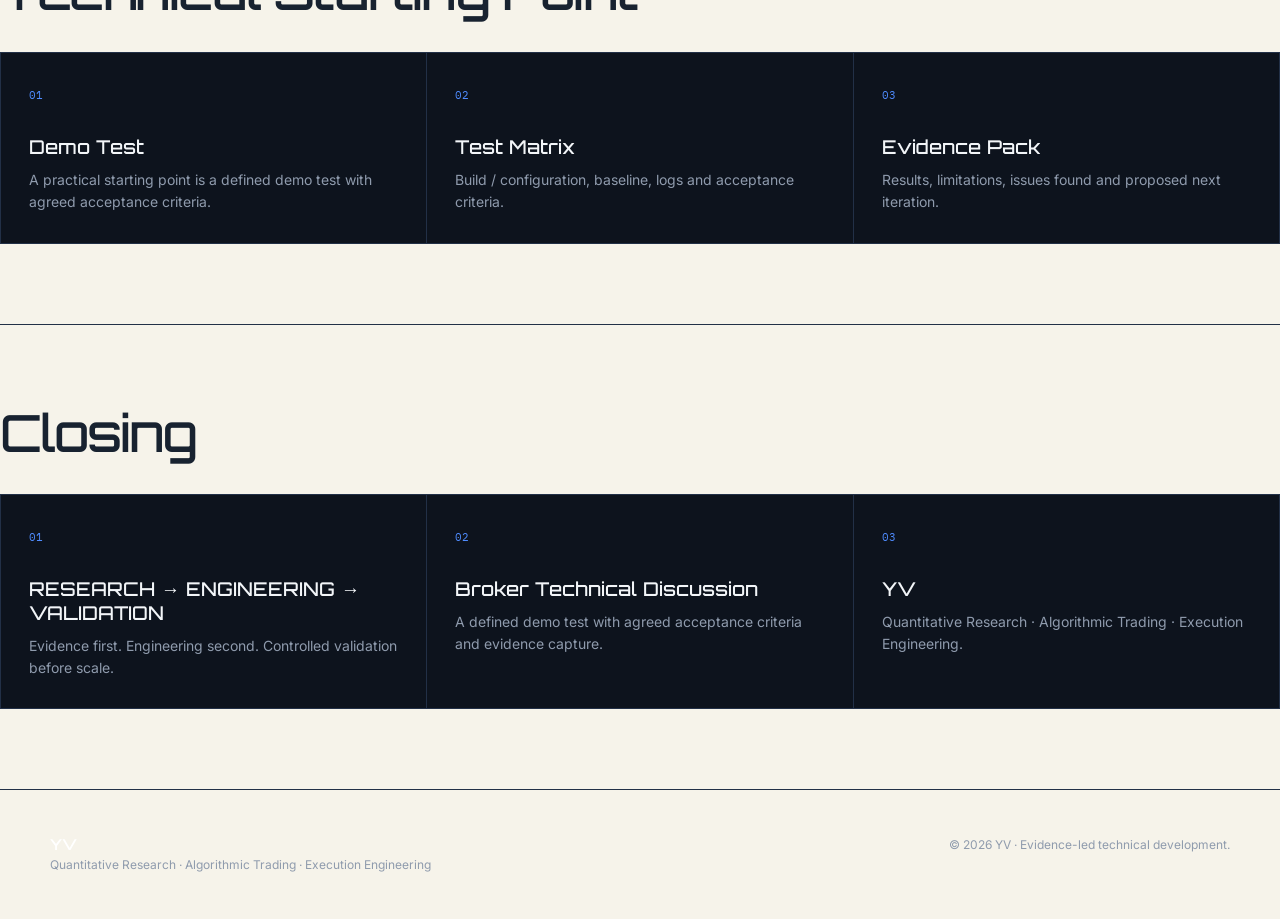
==== commit b7aa99b2: "Update index.html" ====
--- a/index.html
+++ b/index.html
@@ -36,6 +36,40 @@
 .card-positive h3,.card-positive span{color:#35d07f !important}
 .card-negative h3,.card-negative span{color:#ff5b5b !important}
 .card-alert h3,.card-alert span{color:#ff5b5b !important}
+
+/* YV Launch Countdown — home hero only */
+:root{
+  --yv-off:#f6f3ea;
+  --yv-blue:#2463d4;
+  --yv-red:#e64b4b;
+  --yv-green:#28a56a;
+  --yv-yellow:#e4b93f;
+}
+body{background:var(--yv-off);color:#182230}
+header{background:rgba(246,243,234,.94);border-bottom:1px solid rgba(36,99,212,.16)}
+.hero{background:var(--yv-off);position:relative;overflow:hidden;min-height:88vh}
+.hero .wrap{width:min(calc(100% - 48px),var(--max));}
+.launch-wrap{min-height:64vh;display:flex;flex-direction:column;align-items:center;justify-content:center;text-align:center;position:relative}
+.launch-kicker{font:500 11px "IBM Plex Mono";letter-spacing:.24em;color:var(--yv-blue);margin-bottom:18px}
+.launch-title{font:600 clamp(42px,8vw,88px) Orbitron;line-height:.98;letter-spacing:.06em;text-transform:uppercase;color:#182230}
+.launch-title .soon{color:var(--yv-red)}
+.launch-date{margin-top:18px;font:500 12px "IBM Plex Mono";letter-spacing:.22em;color:#596779}
+.countdown{display:grid;grid-template-columns:repeat(4,minmax(78px,120px));gap:12px;margin-top:34px}
+.time-box{background:rgba(255,255,255,.62);border:1px solid rgba(36,99,212,.20);border-top:3px solid var(--yv-blue);padding:16px 10px 12px;box-shadow:0 12px 30px rgba(31,52,82,.08)}
+.time-box:nth-child(2){border-top-color:var(--yv-green)}
+.time-box:nth-child(3){border-top-color:var(--yv-yellow)}
+.time-box:nth-child(4){border-top-color:var(--yv-red)}
+.time-value{font:600 clamp(28px,5vw,44px) "IBM Plex Mono";line-height:1;color:#182230}
+.time-label{margin-top:8px;font:500 9px "IBM Plex Mono";letter-spacing:.16em;color:#728096}
+.launch-status{margin-top:25px;display:inline-flex;align-items:center;gap:9px;font:500 10px "IBM Plex Mono";letter-spacing:.12em;color:#526173}
+.status-dot{width:7px;height:7px;border-radius:50%;background:var(--yv-green);box-shadow:0 0 0 5px rgba(40,165,106,.10)}
+.launch-line{width:min(420px,75%);height:1px;background:linear-gradient(90deg,transparent,var(--yv-blue),var(--yv-yellow),var(--yv-red),transparent);margin-top:30px;opacity:.7}
+.hero-accent{position:absolute;inset:auto 0 0;height:5px;background:linear-gradient(90deg,var(--yv-blue) 0 25%,var(--yv-red) 25% 50%,var(--yv-green) 50% 75%,var(--yv-yellow) 75% 100%);opacity:.9}
+@media(max-width:600px){
+  .countdown{grid-template-columns:repeat(2,minmax(90px,1fr));width:min(360px,100%)}
+  .launch-wrap{min-height:68vh}
+}
+
 </style>
 </head>
 <body>
@@ -45,13 +79,29 @@
 <a class="navbtn" href="#s28">TECHNICAL DISCUSSION</a>
 </nav></div></header>
 <main>
-<section class="hero"><div class="wrap">
-<div class="kicker">QUANTITATIVE RESEARCH · ALGORITHMIC TRADING · EXECUTION ENGINEERING</div>
-<h1>Evidence first.<br><em>Engineering second.</em></h1>
-<p class="lead">YV — a research-to-execution workflow built around measurable evidence, systematic development, controlled testing and broker-aware validation.</p>
-<div class="buttons"><a class="btn primary" href="#s03">EXPLORE CAPABILITY</a><a class="btn" href="#s20">BROKER COLLABORATION</a></div>
-
-</div></section>
+<section class="hero">
+  <div class="wrap">
+    <div class="launch-wrap">
+      <div class="launch-kicker">YV · STRATEGY AUDIT ENGINE</div>
+      <h1 class="launch-title">LAUNCHING <span class="soon">SOON</span></h1>
+      <div class="launch-date">11 OCTOBER 2026 · 00:00 IST</div>
+
+      <div class="countdown" aria-label="Countdown to launch">
+        <div class="time-box"><div class="time-value" id="days">00</div><div class="time-label">DAYS</div></div>
+        <div class="time-box"><div class="time-value" id="hours">00</div><div class="time-label">HOURS</div></div>
+        <div class="time-box"><div class="time-value" id="minutes">00</div><div class="time-label">MINUTES</div></div>
+        <div class="time-box"><div class="time-value" id="seconds">00</div><div class="time-label">SECONDS</div></div>
+      </div>
+
+      <div class="launch-status">
+        <span class="status-dot"></span>
+        SYSTEM INITIALIZATION IN PROGRESS
+      </div>
+      <div class="launch-line"></div>
+    </div>
+  </div>
+  <div class="hero-accent"></div>
+</section>
 
 <section class="slide" id="s01">
   <div class="slide-no">01 / 28</div>
@@ -308,6 +358,49 @@
 </section>
 </main>
 <footer><div class="wrap footer"><div><strong>YV</strong><br>Quantitative Research · Algorithmic Trading · Execution Engineering</div><div>© 2026 YV · Evidence-led technical development.</div></div></footer>
+
+<script>
+(function(){
+  // Launch target: 11 October 2026 at 00:00:00 India Standard Time (UTC+05:30).
+  const target = new Date("2026-10-11T00:00:00+05:30").getTime();
+  const els = {
+    d: document.getElementById("days"),
+    h: document.getElementById("hours"),
+    m: document.getElementById("minutes"),
+    s: document.getElementById("seconds")
+  };
+
+  function pad(n){ return String(Math.max(0,n)).padStart(2,"0"); }
+
+  function tick(){
+    const now = Date.now();
+    let diff = target - now;
+
+    if(diff <= 0){
+      els.d.textContent = "00";
+      els.h.textContent = "00";
+      els.m.textContent = "00";
+      els.s.textContent = "00";
+      return;
+    }
+
+    const day = 86400000, hour = 3600000, min = 60000;
+    const d = Math.floor(diff/day); diff %= day;
+    const h = Math.floor(diff/hour); diff %= hour;
+    const m = Math.floor(diff/min);
+    const s = Math.floor((diff % min)/1000);
+
+    els.d.textContent = pad(d);
+    els.h.textContent = pad(h);
+    els.m.textContent = pad(m);
+    els.s.textContent = pad(s);
+  }
+
+  tick();
+  setInterval(tick,1000);
+})();
+</script>
+
 </body></html>
 
 <style>
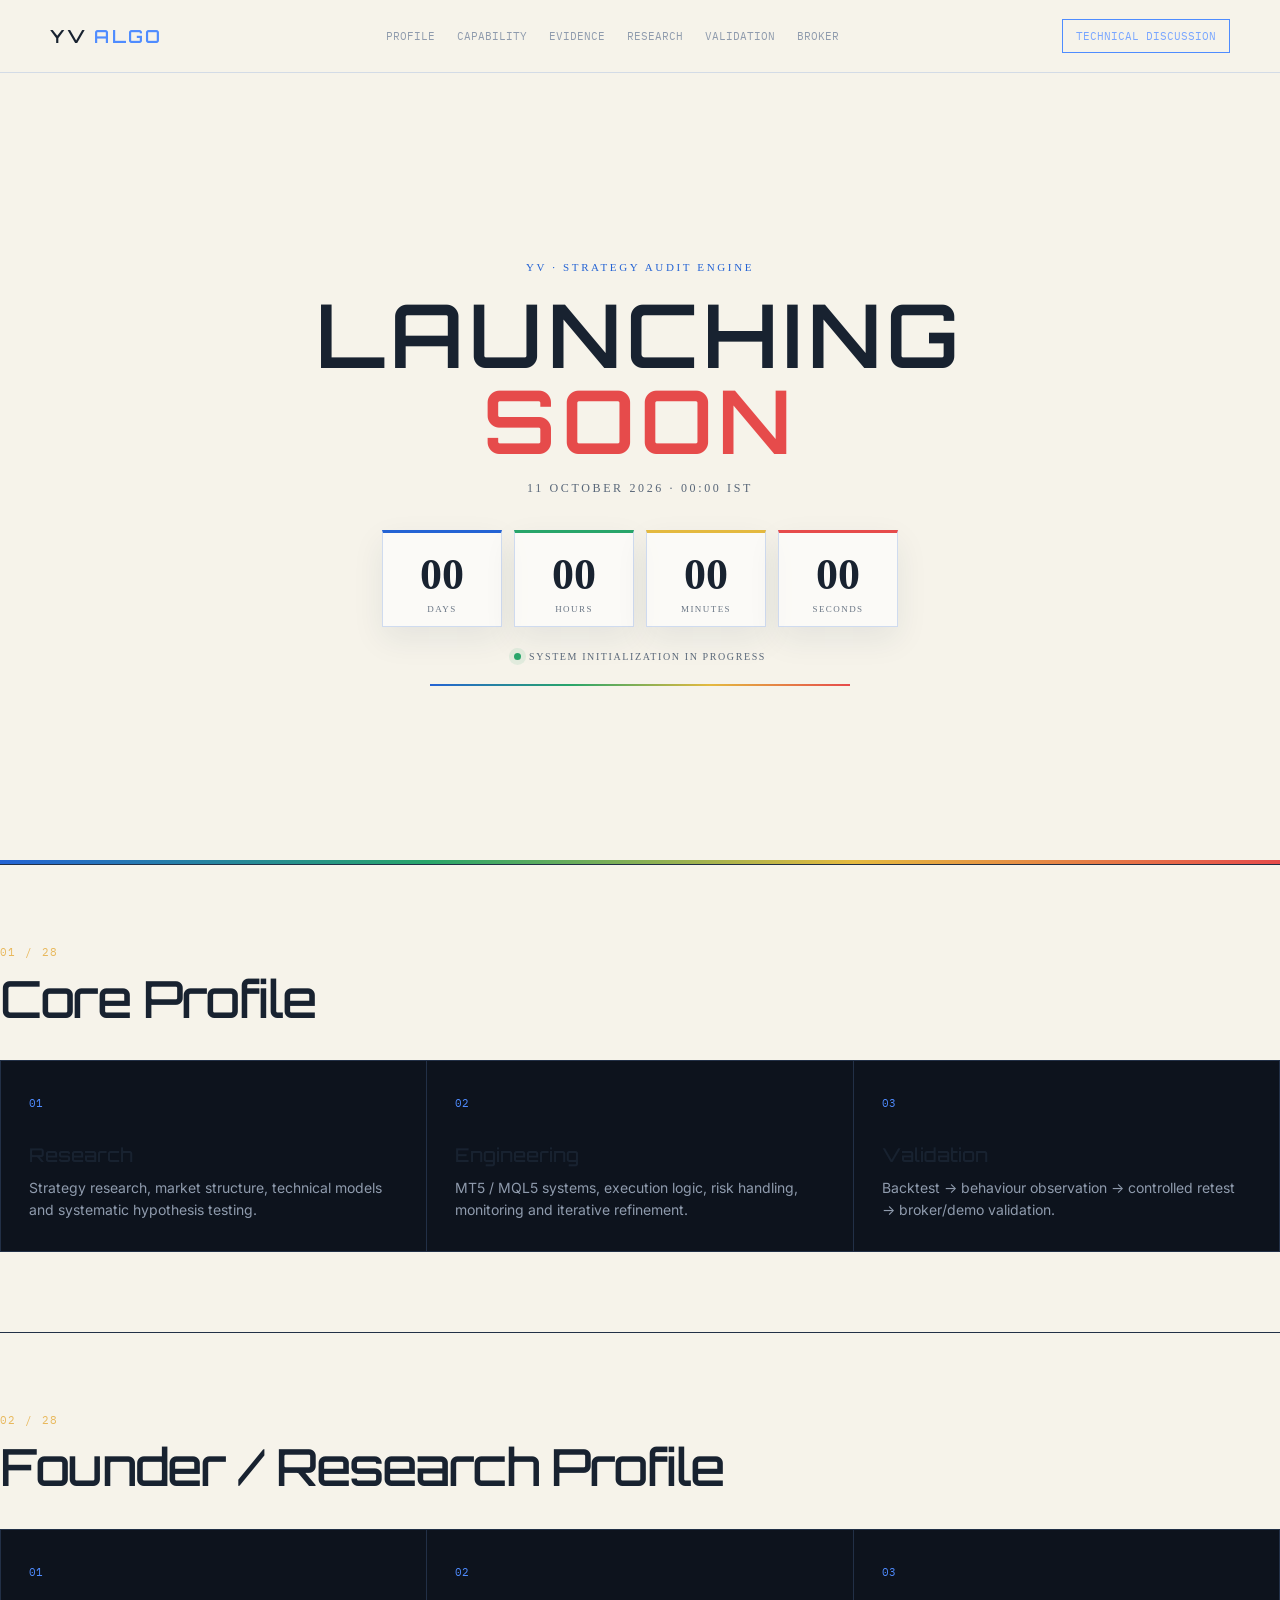
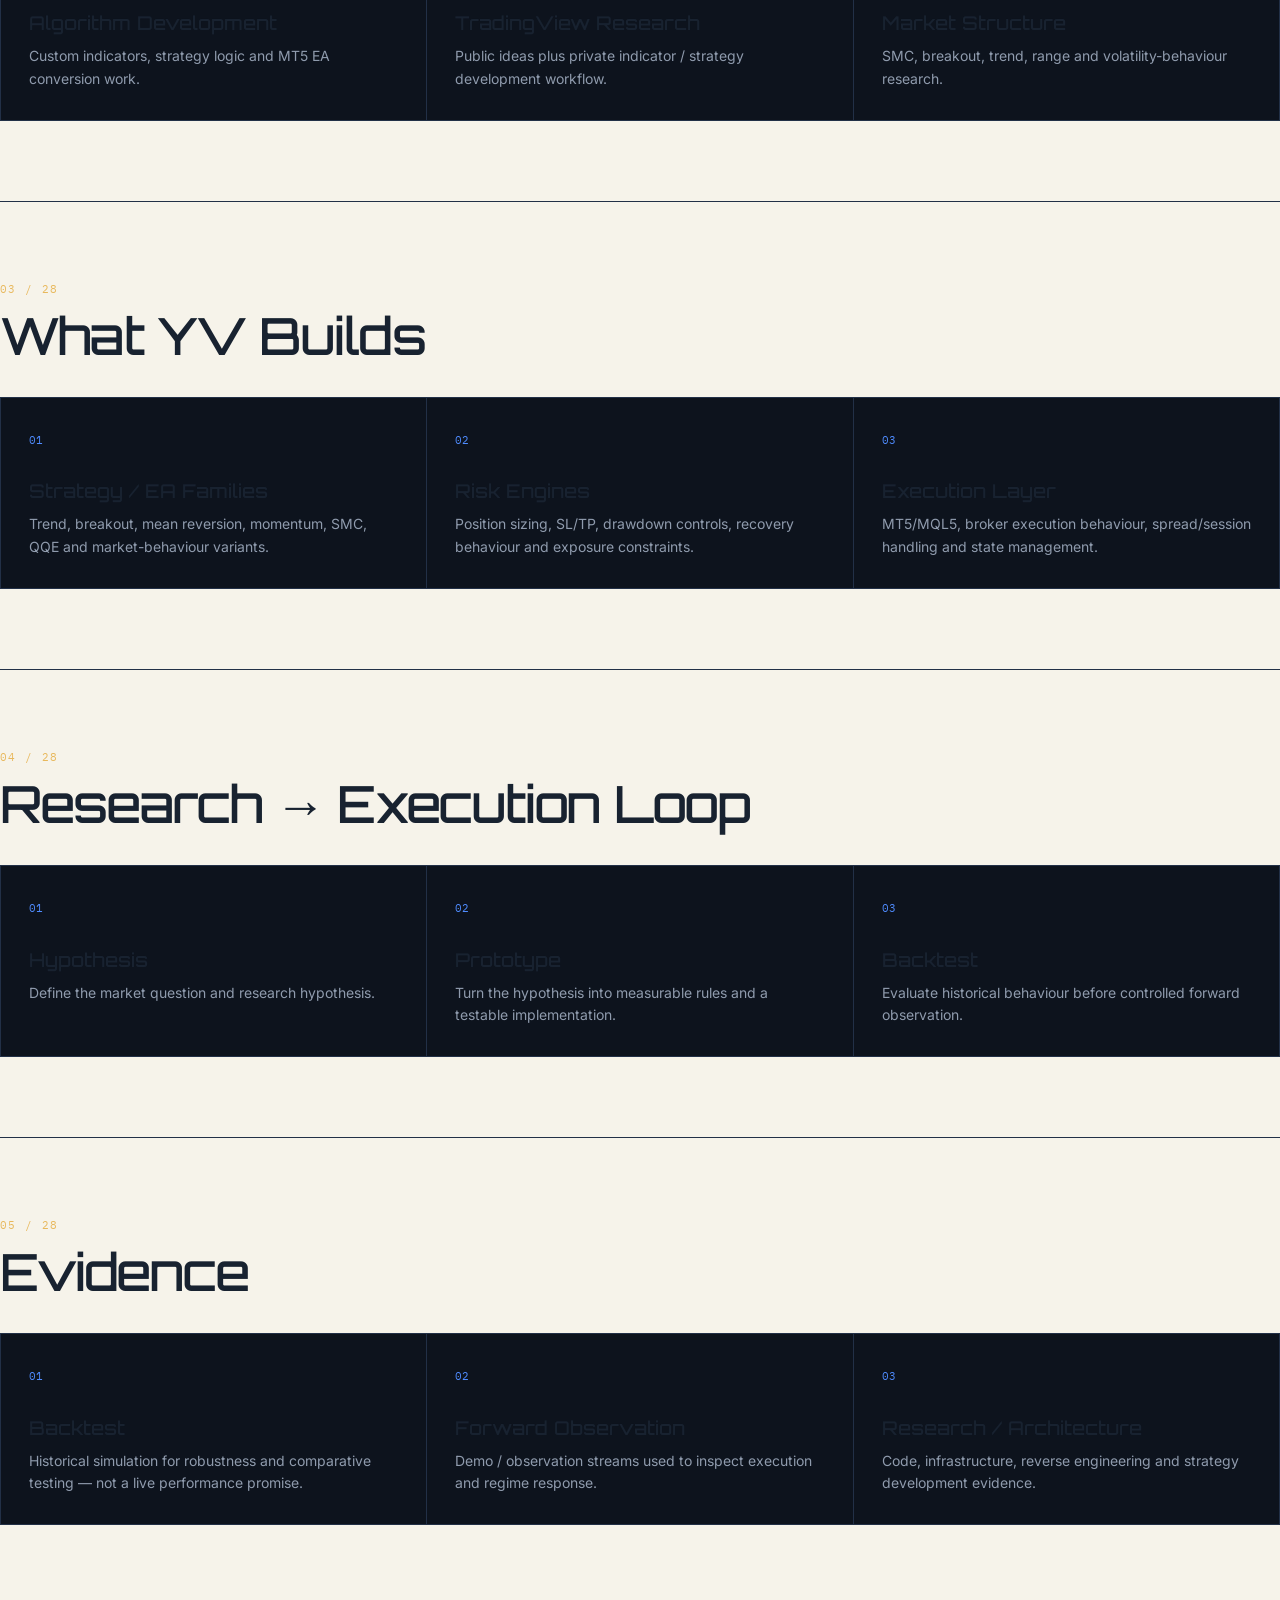
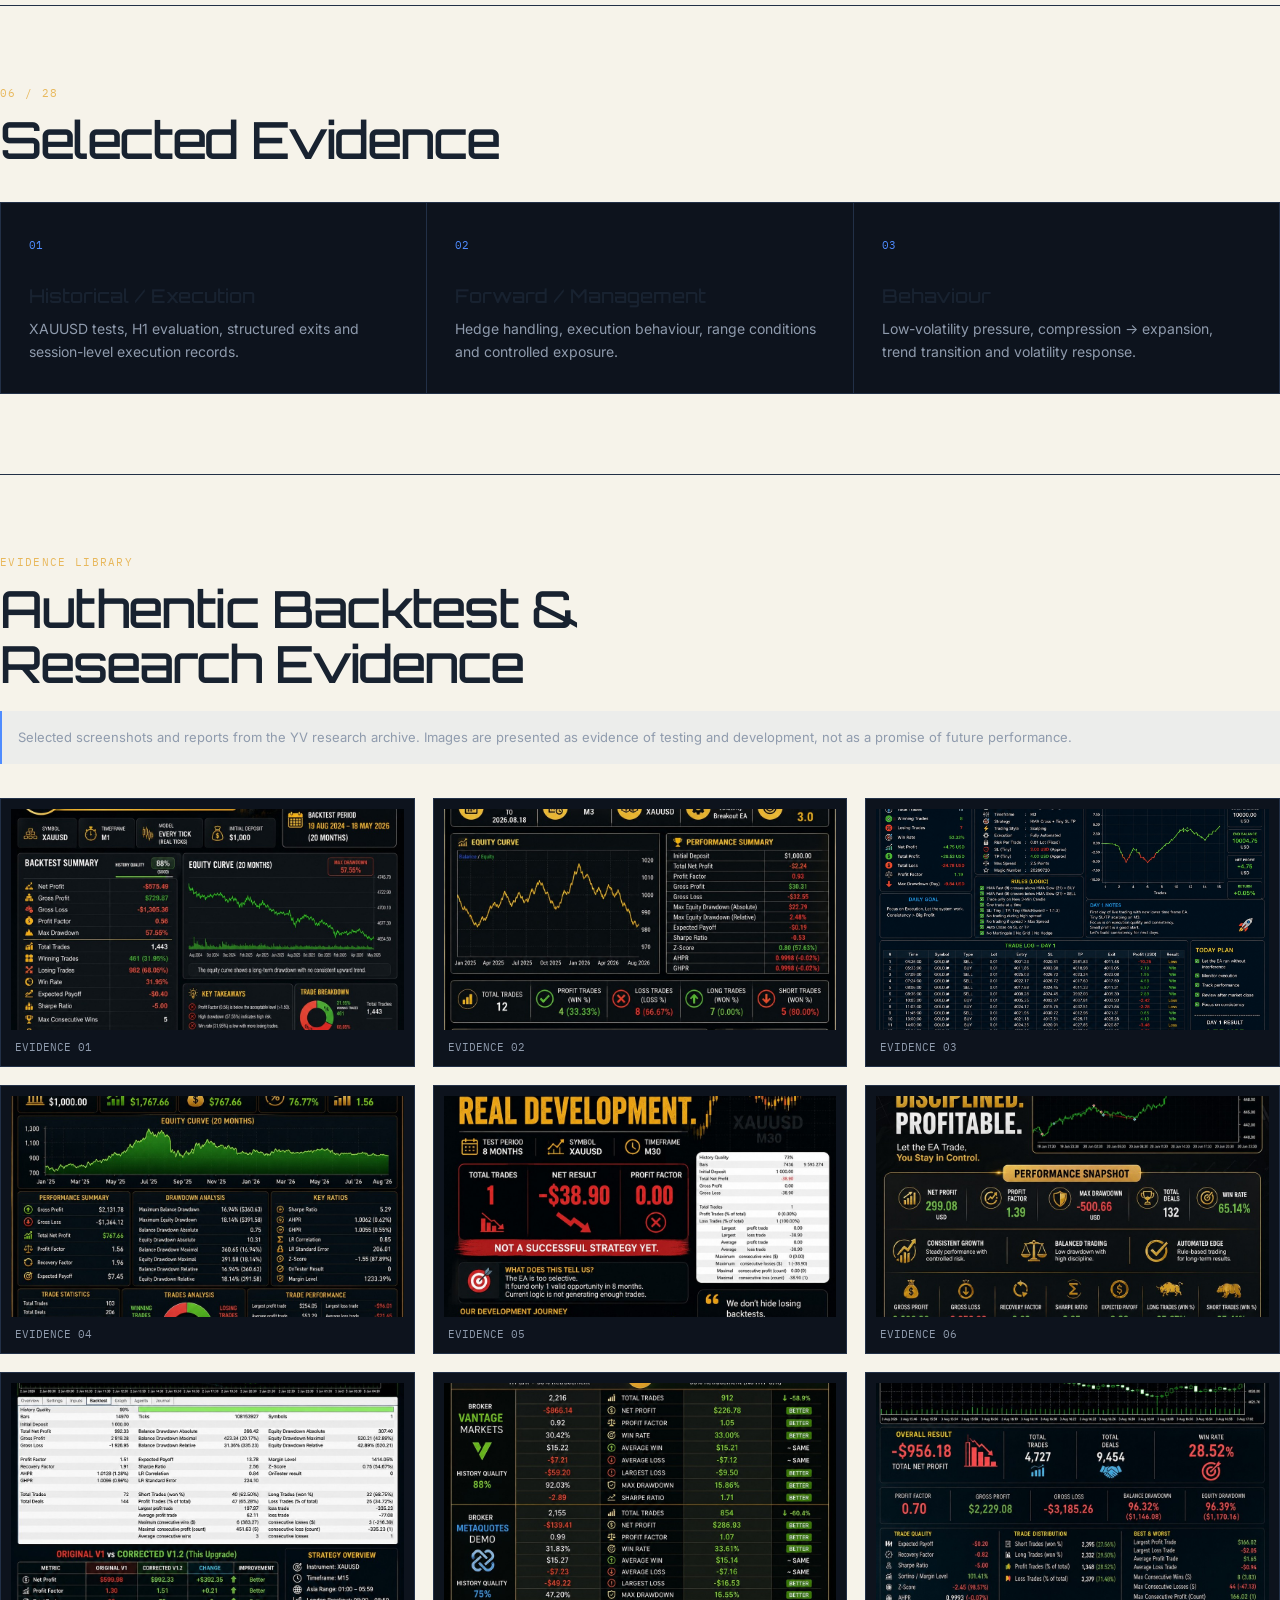
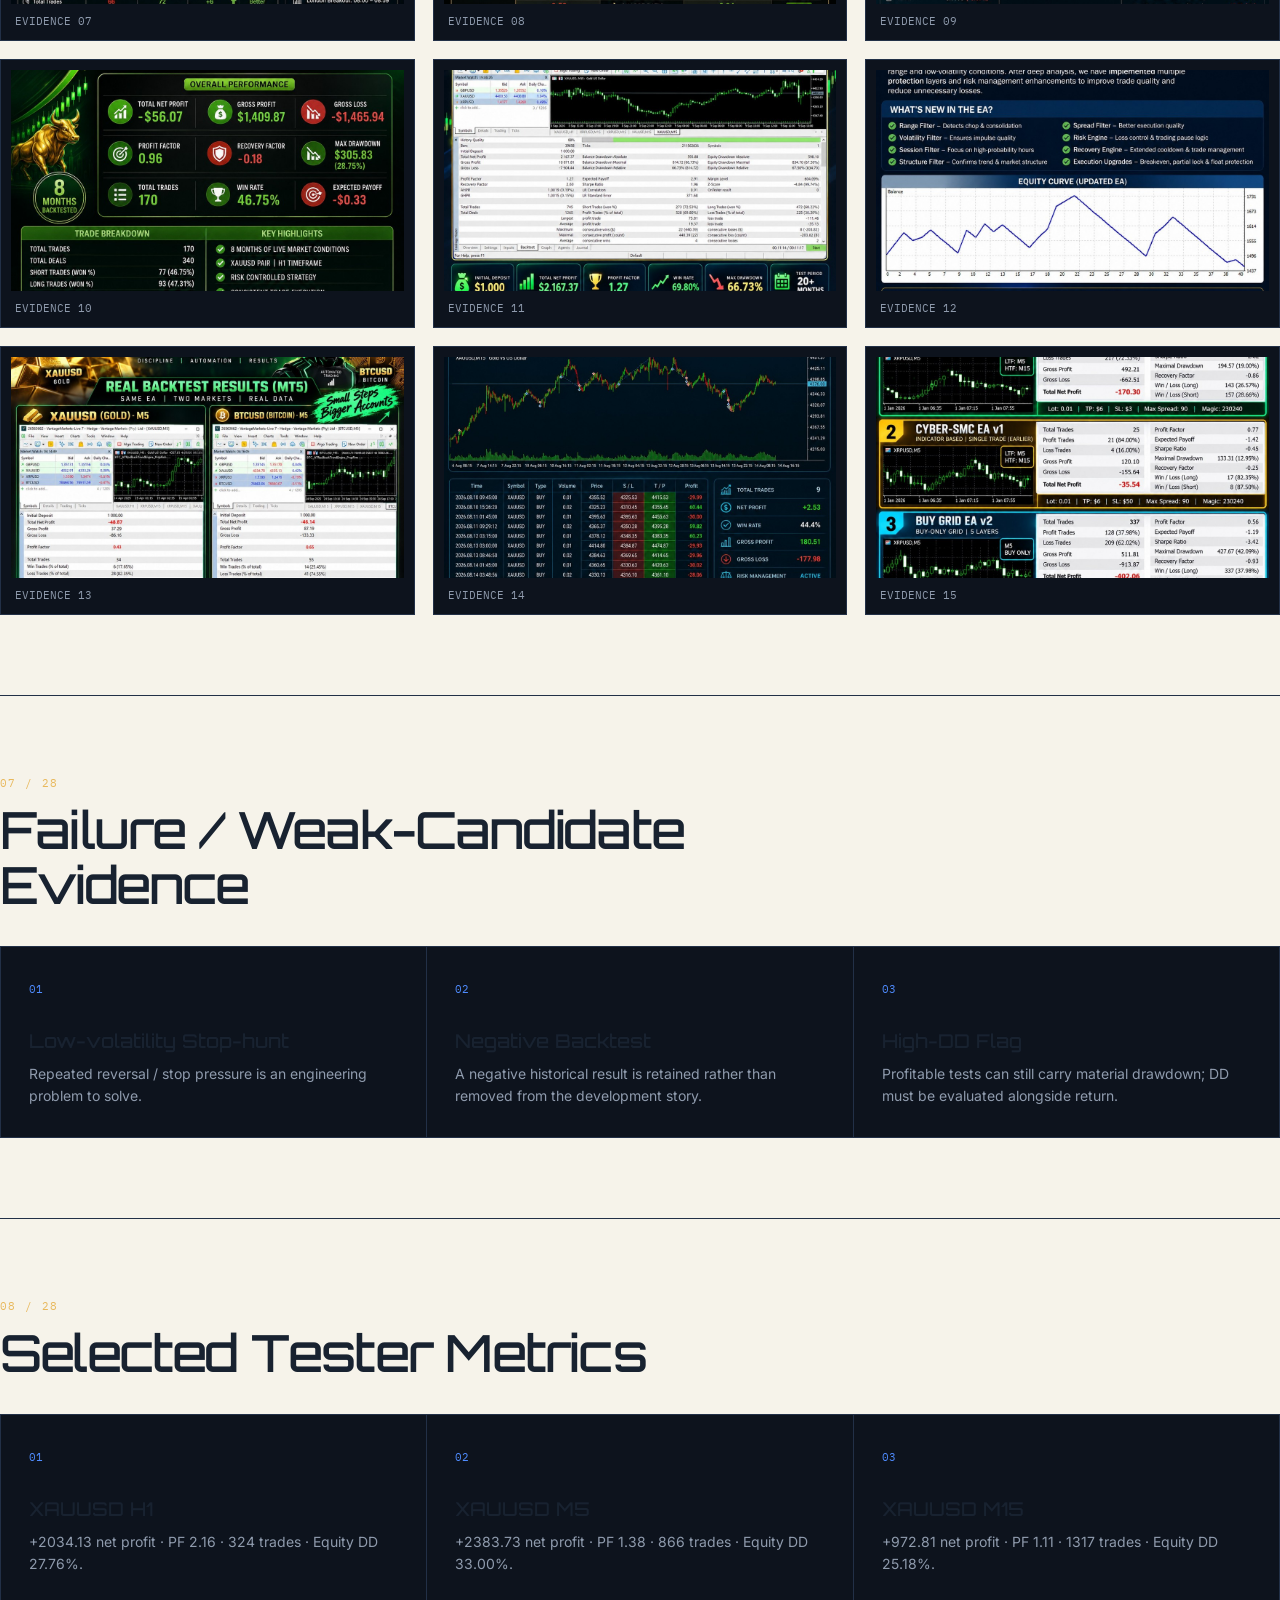
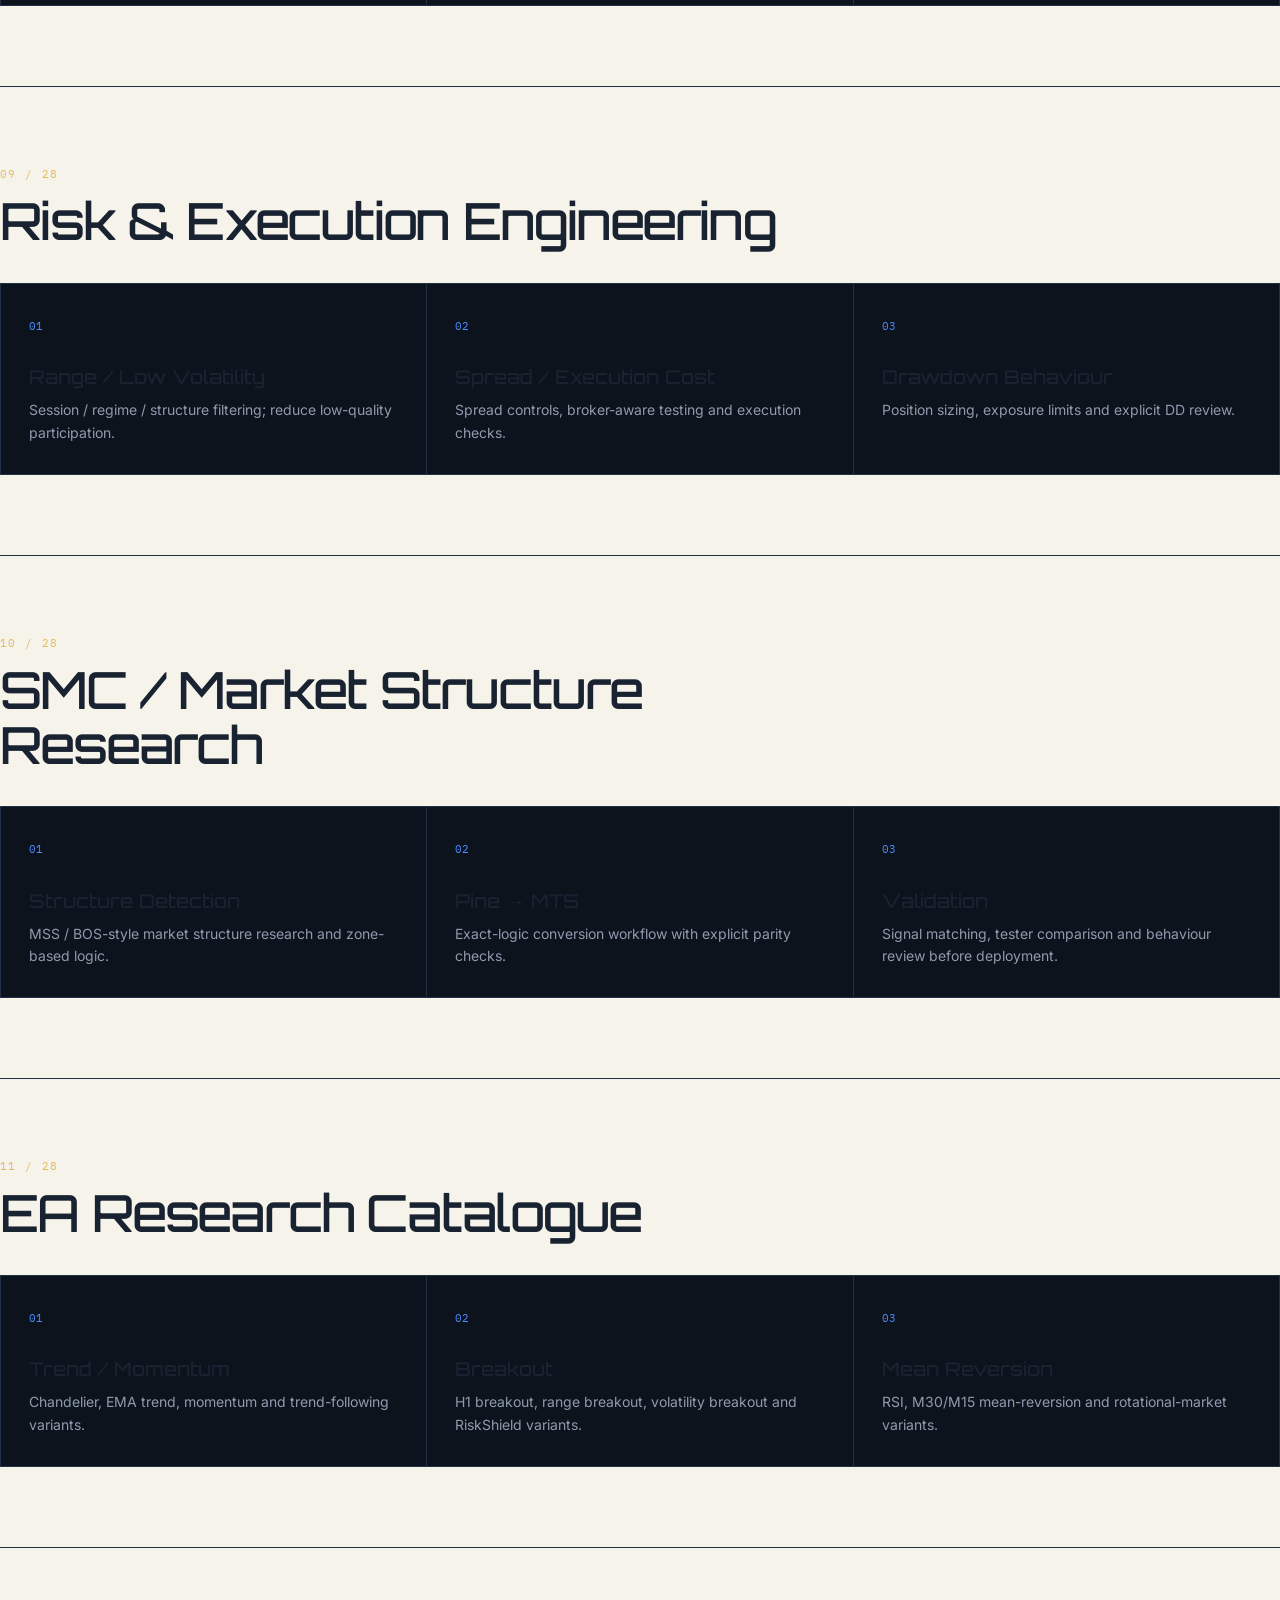
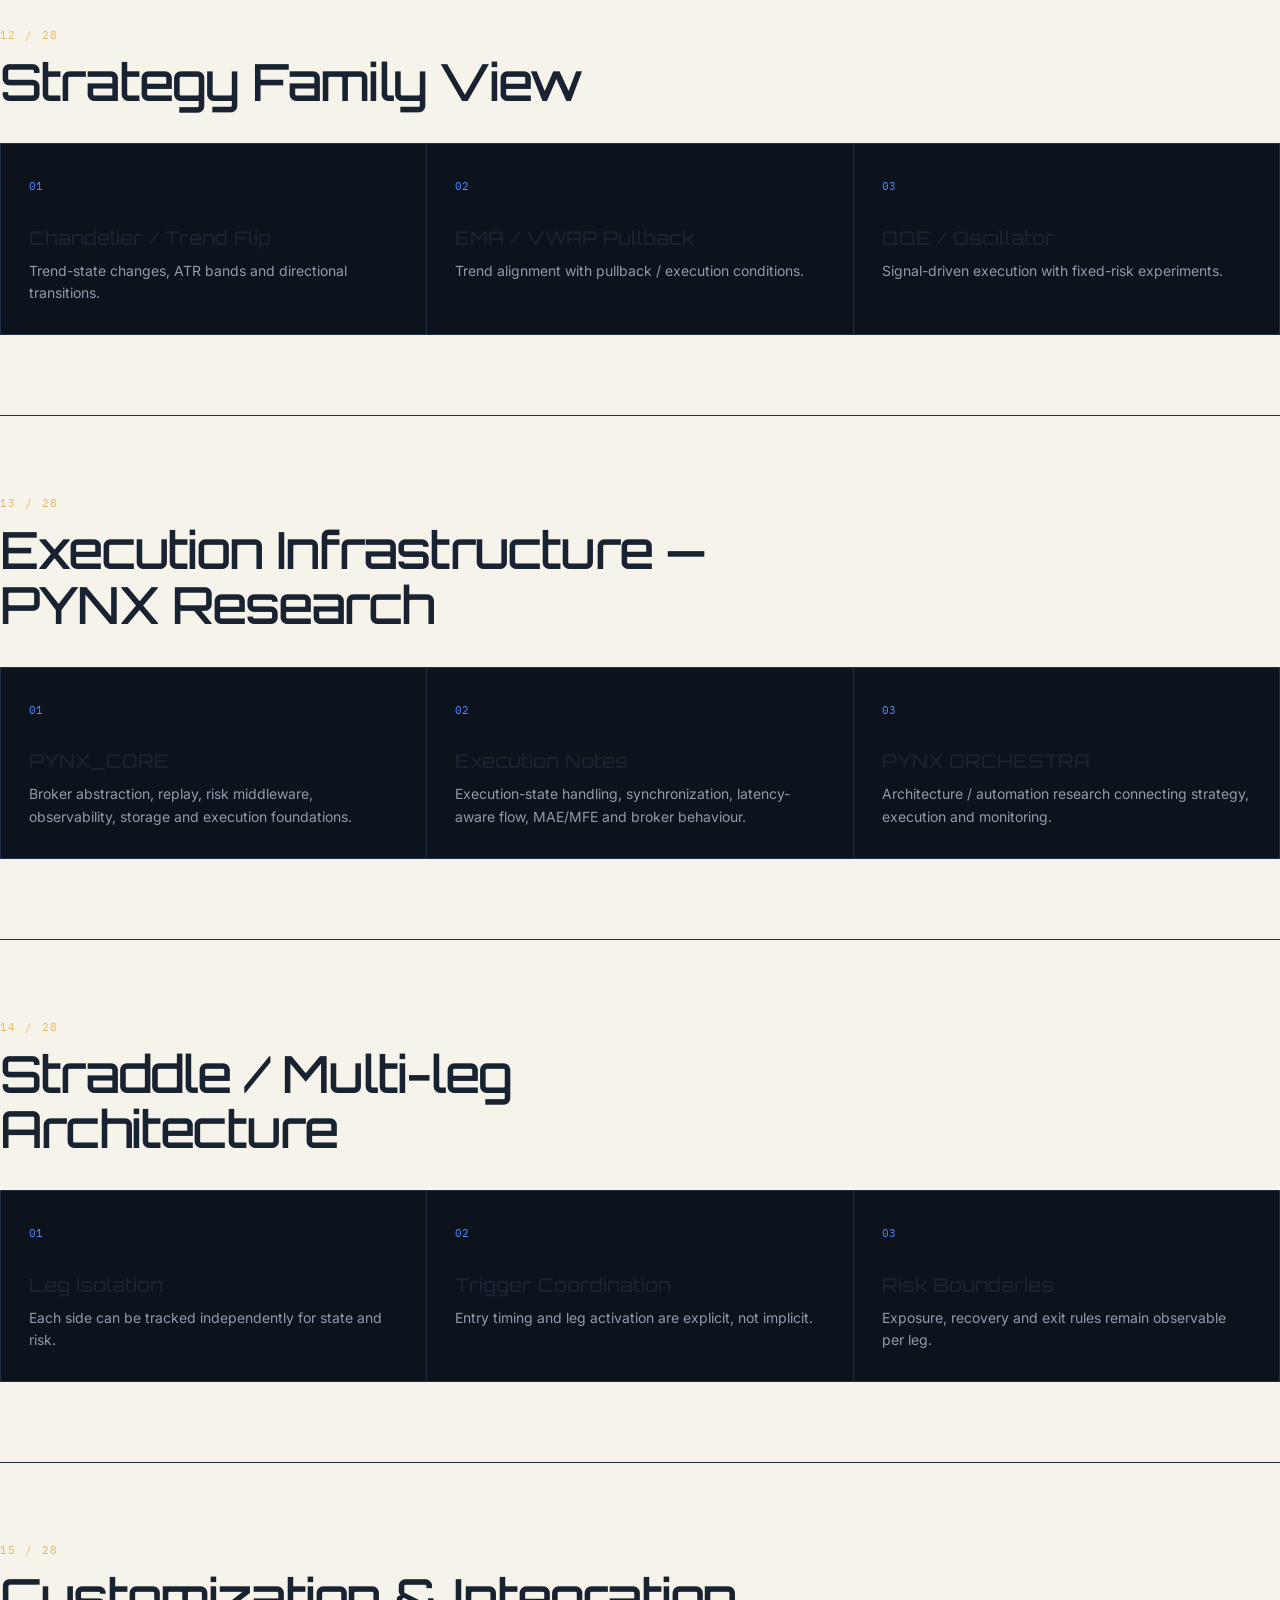
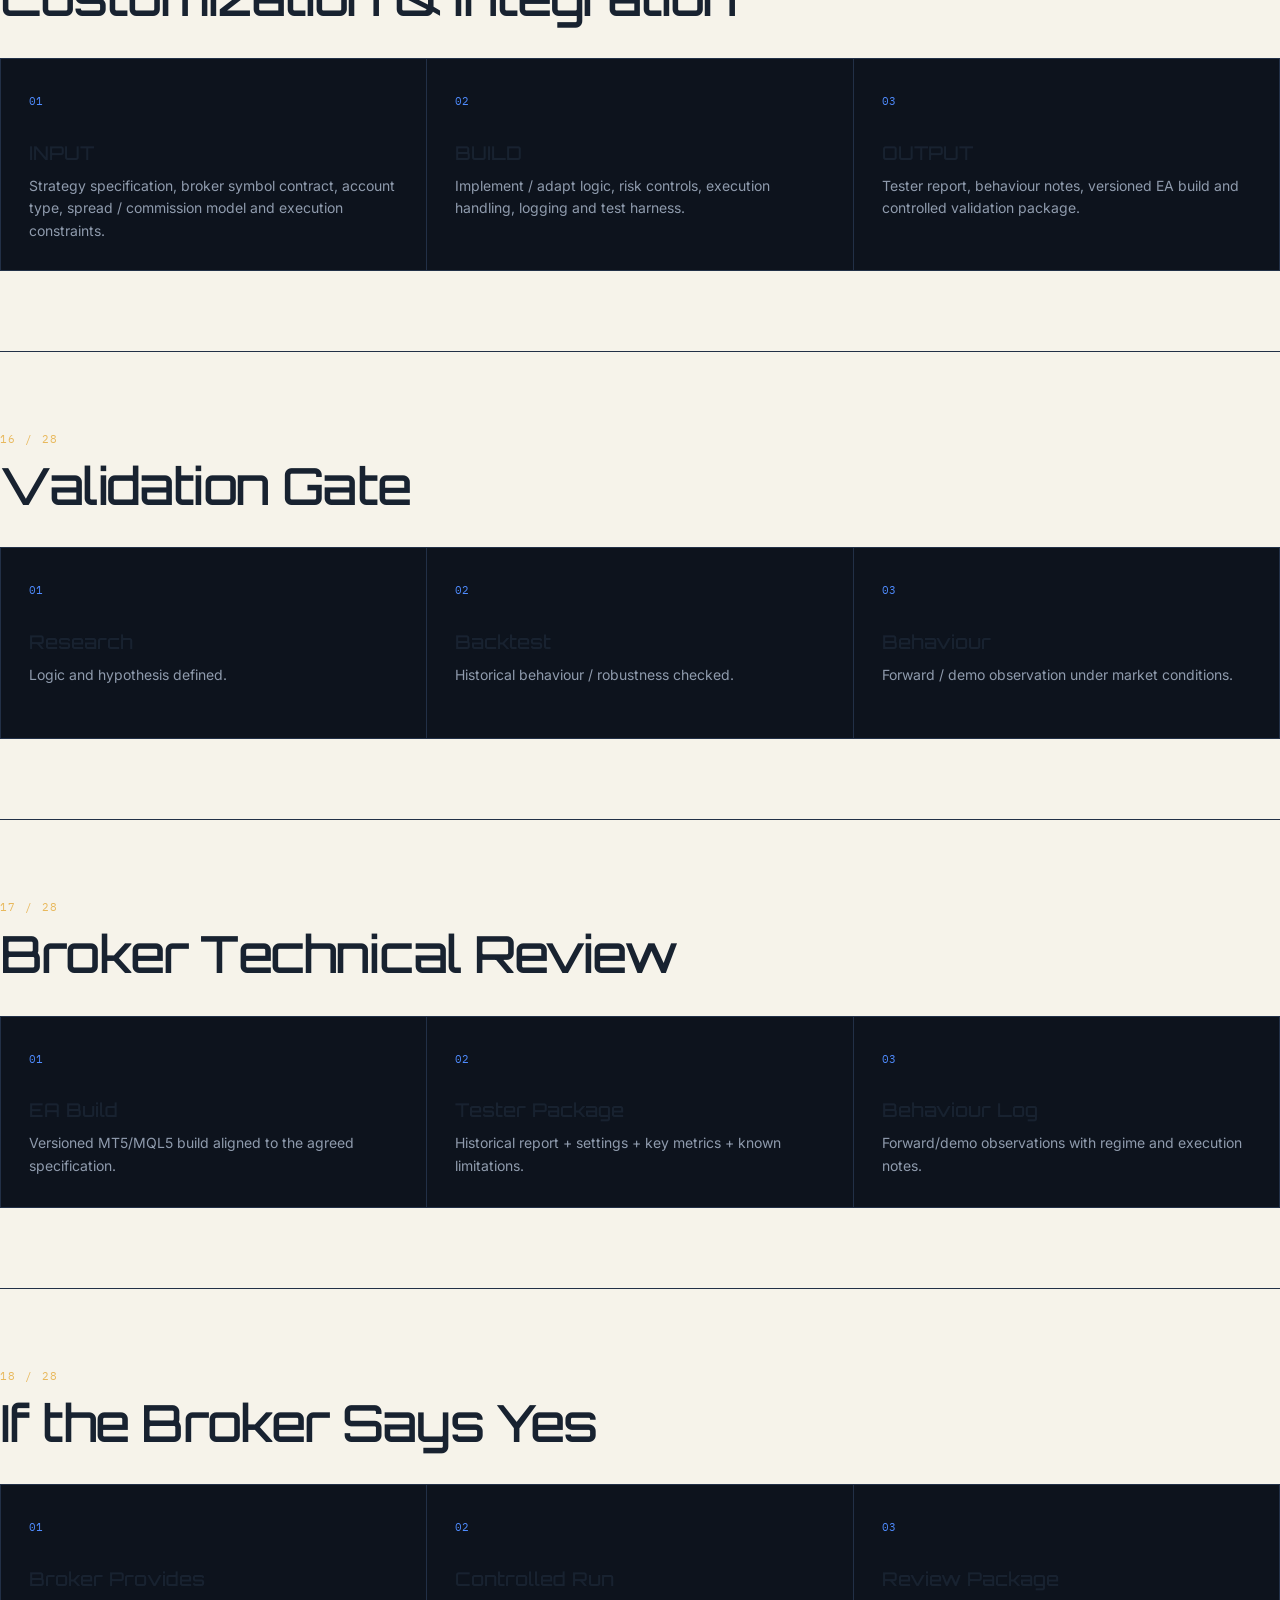
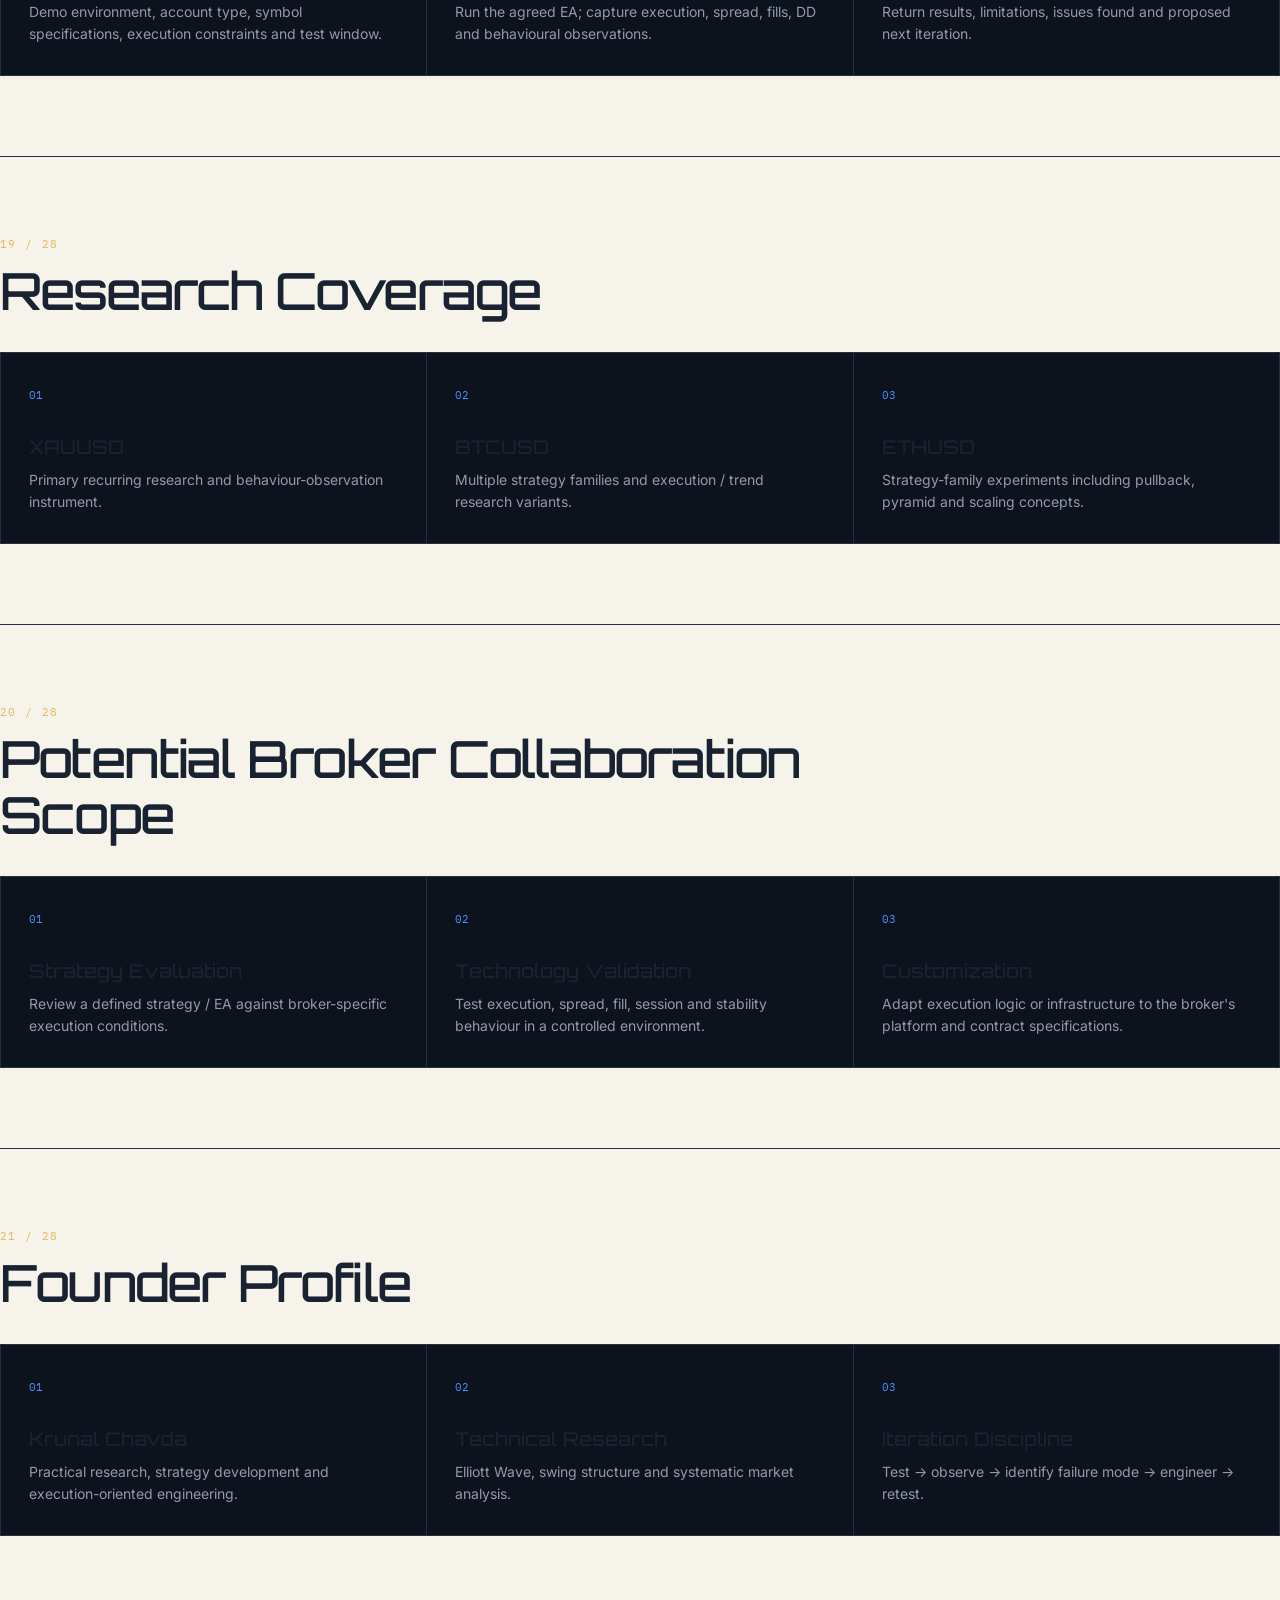
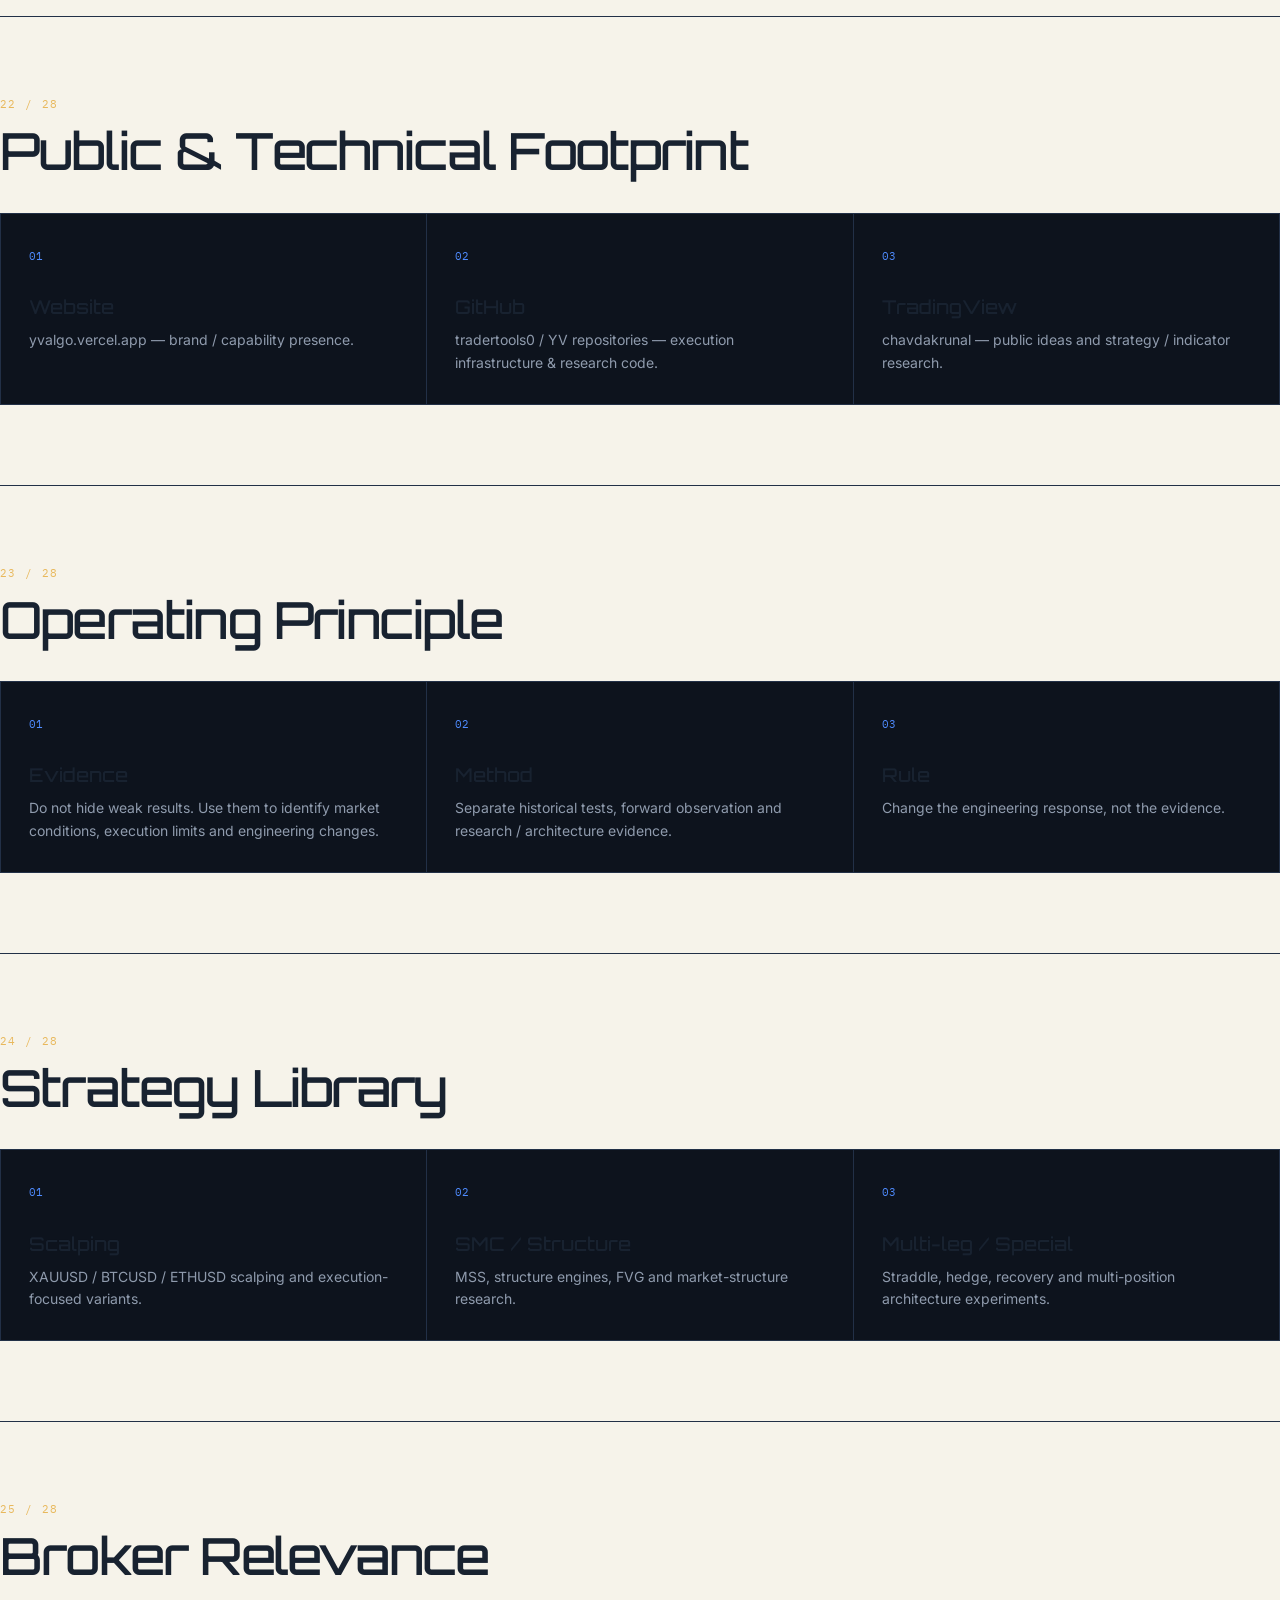
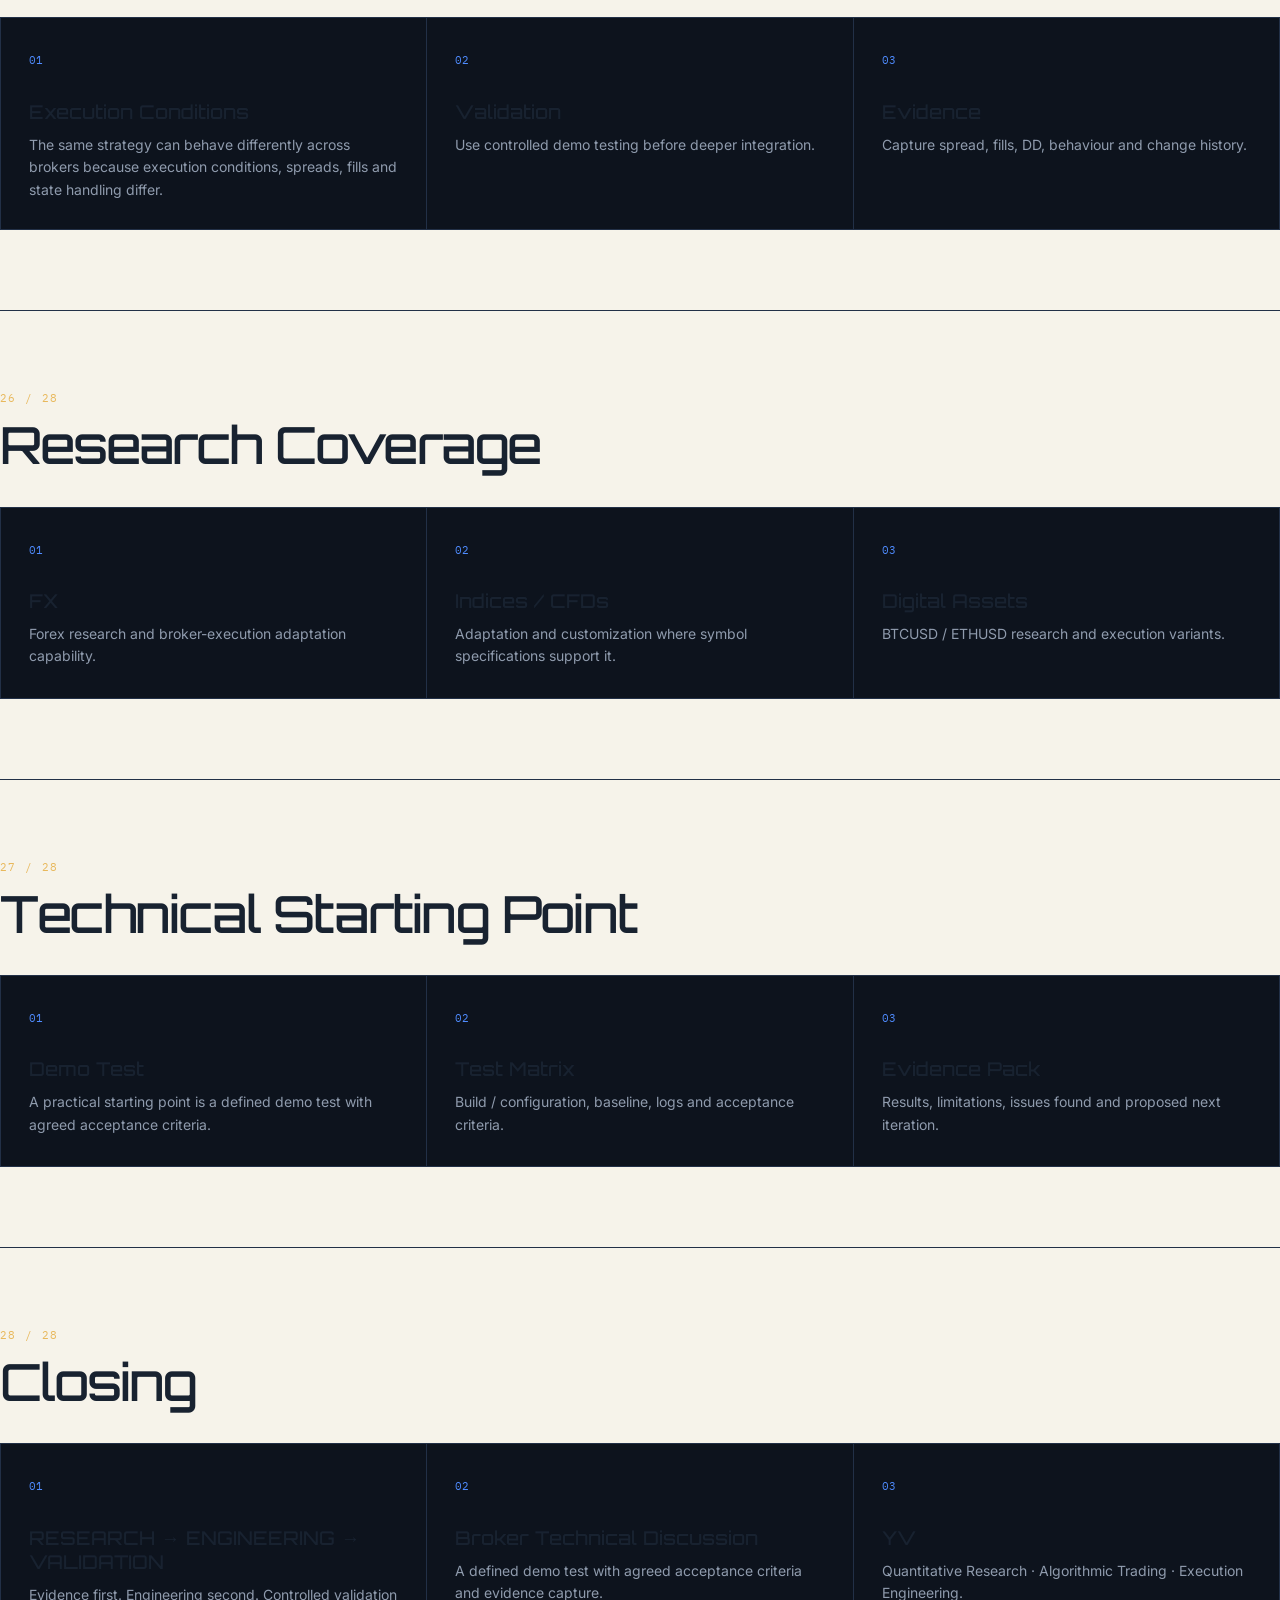
==== commit 61e8f022: "Update index.html" ====
--- a/index.html
+++ b/index.html
@@ -7,9 +7,9 @@
 <link rel="preconnect" href="https://fonts.googleapis.com"><link rel="preconnect" href="https://fonts.gstatic.com" crossorigin>
 <link href="https://fonts.googleapis.com/css2?family=Orbitron:wght@400;500;600;700&family=Inter:wght@400;500;600&family=IBM+Plex+Mono:wght@400;500&display=swap" rel="stylesheet">
 <style>
-:root{--bg:#070b12;--panel:#0d131d;--line:#223047;--text:#f2f5f8;--muted:#8f9bad;--blue:#0955ce;--teal:#04978f;--gold:#04978f;--max:1180px}
+:root{--bg:#070b12;--panel:#0d131d;--line:#223047;--text:#f2f5f8;--muted:#8f9bad;--blue:#4f8cff;--gold:#e8b85c;--max:1180px}
 *{box-sizing:border-box;margin:0;padding:0}html{scroll-behavior:smooth}body{background:var(--bg);color:var(--text);font-family:Inter,Arial,sans-serif;line-height:1.6}a{color:inherit;text-decoration:none}
-.wrap{width:min(calc(100% - 48px),var(--max));margin:auto}.brand{font:600 18px Orbitron;letter-spacing:.12em}.brand span{color:var(--blue)}.brand i{color:var(--teal);font-style:normal}.slide-no{display:none}
+.wrap{width:min(calc(100% - 48px),var(--max));margin:auto}.brand{font:600 18px Orbitron;letter-spacing:.12em}.brand i{color:var(--blue);font-style:normal}
 header{position:sticky;top:0;z-index:10;background:rgba(7,11,18,.92);backdrop-filter:blur(14px);border-bottom:1px solid var(--line)}
 nav{min-height:72px;display:flex;align-items:center;justify-content:space-between}.nav{display:flex;gap:22px;color:var(--muted);font:11px "IBM Plex Mono"}.nav a:hover{color:white}.navbtn{border:1px solid var(--blue);color:#79a6ff;padding:9px 13px;font:11px "IBM Plex Mono"}
 .hero{padding:100px 0 90px;border-bottom:1px solid var(--line);min-height:88vh;display:flex;align-items:center}.kicker{color:var(--blue);font:11px "IBM Plex Mono";letter-spacing:.14em;margin-bottom:22px}
@@ -28,80 +28,47 @@
 @media(max-width:850px){.evidence-grid{grid-template-columns:repeat(2,1fr)}}
 @media(max-width:600px){.evidence-grid{grid-template-columns:1fr}}
 
-/* Semantic text accents */
-.positive,.positive *{color:#35d07f !important}
-.negative,.negative *{color:#ff5b5b !important}
-.alert,.alert *{color:#ff5b5b !important}
-.neutral,.neutral *{color:#f2f5f8 !important}
-.card-positive h3,.card-positive span{color:#35d07f !important}
-.card-negative h3,.card-negative span{color:#ff5b5b !important}
-.card-alert h3,.card-alert span{color:#ff5b5b !important}
-
-/* YV Launch Countdown — home hero only */
-:root{
-  --yv-off:#f6f3ea;
-  --yv-blue:#2463d4;
-  --yv-red:#e64b4b;
-  --yv-green:#28a56a;
-  --yv-yellow:#e4b93f;
-}
+/* YV Launch Countdown — hero only */
+:root{--yv-off:#f6f3ea;--yv-blue:#2463d4;--yv-red:#e64b4b;--yv-green:#28a56a;--yv-yellow:#e4b93f}
 body{background:var(--yv-off);color:#182230}
 header{background:rgba(246,243,234,.94);border-bottom:1px solid rgba(36,99,212,.16)}
 .hero{background:var(--yv-off);position:relative;overflow:hidden;min-height:88vh}
-.hero .wrap{width:min(calc(100% - 48px),var(--max));}
-.launch-wrap{min-height:64vh;display:flex;flex-direction:column;align-items:center;justify-content:center;text-align:center;position:relative}
+.launch-wrap{min-height:64vh;display:flex;flex-direction:column;align-items:center;justify-content:center;text-align:center}
 .launch-kicker{font:500 11px "IBM Plex Mono";letter-spacing:.24em;color:var(--yv-blue);margin-bottom:18px}
 .launch-title{font:600 clamp(42px,8vw,88px) Orbitron;line-height:.98;letter-spacing:.06em;text-transform:uppercase;color:#182230}
 .launch-title .soon{color:var(--yv-red)}
 .launch-date{margin-top:18px;font:500 12px "IBM Plex Mono";letter-spacing:.22em;color:#596779}
 .countdown{display:grid;grid-template-columns:repeat(4,minmax(78px,120px));gap:12px;margin-top:34px}
 .time-box{background:rgba(255,255,255,.62);border:1px solid rgba(36,99,212,.20);border-top:3px solid var(--yv-blue);padding:16px 10px 12px;box-shadow:0 12px 30px rgba(31,52,82,.08)}
-.time-box:nth-child(2){border-top-color:var(--yv-green)}
-.time-box:nth-child(3){border-top-color:var(--yv-yellow)}
-.time-box:nth-child(4){border-top-color:var(--yv-red)}
-.time-value{font:600 clamp(28px,5vw,44px) "IBM Plex Mono";line-height:1;color:#182230}
-.time-label{margin-top:8px;font:500 9px "IBM Plex Mono";letter-spacing:.16em;color:#728096}
-.launch-status{margin-top:25px;display:inline-flex;align-items:center;gap:9px;font:500 10px "IBM Plex Mono";letter-spacing:.12em;color:#526173}
-.status-dot{width:7px;height:7px;border-radius:50%;background:var(--yv-green);box-shadow:0 0 0 5px rgba(40,165,106,.10)}
-.launch-line{width:min(420px,75%);height:1px;background:linear-gradient(90deg,transparent,var(--yv-blue),var(--yv-yellow),var(--yv-red),transparent);margin-top:30px;opacity:.7}
-.hero-accent{position:absolute;inset:auto 0 0;height:5px;background:linear-gradient(90deg,var(--yv-blue) 0 25%,var(--yv-red) 25% 50%,var(--yv-green) 50% 75%,var(--yv-yellow) 75% 100%);opacity:.9}
-@media(max-width:600px){
-  .countdown{grid-template-columns:repeat(2,minmax(90px,1fr));width:min(360px,100%)}
-  .launch-wrap{min-height:68vh}
-}
-
+.time-box:nth-child(2){border-top-color:var(--yv-green)}.time-box:nth-child(3){border-top-color:var(--yv-yellow)}.time-box:nth-child(4){border-top-color:var(--yv-red)}
+.time-value{font:600 clamp(28px,5vw,44px) "IBM Plex Mono";color:#182230}.time-label{margin-top:4px;font:500 9px "IBM Plex Mono";letter-spacing:.16em;color:#6a7685}
+.launch-status{margin-top:24px;font:500 10px "IBM Plex Mono";letter-spacing:.16em;color:#596779;display:flex;align-items:center;gap:8px}.status-dot{width:7px;height:7px;border-radius:50%;background:var(--yv-green);box-shadow:0 0 0 5px rgba(40,165,106,.10)}
+.launch-line{width:min(420px,70vw);height:2px;margin-top:22px;background:linear-gradient(90deg,var(--yv-blue),var(--yv-green),var(--yv-yellow),var(--yv-red))}
+.hero-accent{position:absolute;left:0;right:0;bottom:0;height:4px;background:linear-gradient(90deg,var(--yv-blue),var(--yv-green),var(--yv-yellow),var(--yv-red))}
+@media(max-width:600px){.countdown{grid-template-columns:repeat(2,minmax(90px,120px));gap:10px}.launch-title{font-size:42px}.launch-date{letter-spacing:.12em}}
 </style>
 </head>
 <body>
 <header><div class="wrap"><nav>
-<a class="brand" href="#"><span>Y</span><i>V</i></a>
-<div class="nav"><a href="#s01">PROFILE</a><a href="#s03">CAPABILITY</a><a href="evidence.html">EVIDENCE</a><a href="#s11">RESEARCH</a><a href="#s16">VALIDATION</a><a href="#s20">BROKER</a></div>
+<a class="brand" href="#">YV <i>ALGO</i></a>
+<div class="nav"><a href="#s01">PROFILE</a><a href="#s03">CAPABILITY</a><a href="#evidence-library">EVIDENCE</a><a href="#s11">RESEARCH</a><a href="#s16">VALIDATION</a><a href="#s20">BROKER</a></div>
 <a class="navbtn" href="#s28">TECHNICAL DISCUSSION</a>
 </nav></div></header>
 <main>
-<section class="hero">
-  <div class="wrap">
-    <div class="launch-wrap">
-      <div class="launch-kicker">YV · STRATEGY AUDIT ENGINE</div>
-      <h1 class="launch-title">LAUNCHING <span class="soon">SOON</span></h1>
-      <div class="launch-date">11 OCTOBER 2026 · 00:00 IST</div>
-
-      <div class="countdown" aria-label="Countdown to launch">
-        <div class="time-box"><div class="time-value" id="days">00</div><div class="time-label">DAYS</div></div>
-        <div class="time-box"><div class="time-value" id="hours">00</div><div class="time-label">HOURS</div></div>
-        <div class="time-box"><div class="time-value" id="minutes">00</div><div class="time-label">MINUTES</div></div>
-        <div class="time-box"><div class="time-value" id="seconds">00</div><div class="time-label">SECONDS</div></div>
-      </div>
-
-      <div class="launch-status">
-        <span class="status-dot"></span>
-        SYSTEM INITIALIZATION IN PROGRESS
-      </div>
-      <div class="launch-line"></div>
-    </div>
-  </div>
-  <div class="hero-accent"></div>
-</section>
+<section class="hero"><div class="wrap">
+<div class="launch-wrap">
+<div class="launch-kicker">YV · STRATEGY AUDIT ENGINE</div>
+<h1 class="launch-title">LAUNCHING <span class="soon">SOON</span></h1>
+<div class="launch-date">11 OCTOBER 2026 · 00:00 IST</div>
+<div class="countdown" aria-label="Countdown to launch">
+<div class="time-box"><div class="time-value" id="days">00</div><div class="time-label">DAYS</div></div>
+<div class="time-box"><div class="time-value" id="hours">00</div><div class="time-label">HOURS</div></div>
+<div class="time-box"><div class="time-value" id="minutes">00</div><div class="time-label">MINUTES</div></div>
+<div class="time-box"><div class="time-value" id="seconds">00</div><div class="time-label">SECONDS</div></div>
+</div>
+<div class="launch-status"><span class="status-dot"></span>SYSTEM INITIALIZATION IN PROGRESS</div>
+<div class="launch-line"></div>
+</div></div><div class="hero-accent"></div></section>
 
 <section class="slide" id="s01">
   <div class="slide-no">01 / 28</div>
@@ -125,7 +92,7 @@
   <div class="slide-no">03 / 28</div>
   <h2>What YV Builds</h2>
   <div class="cards">
-    <article><span>01</span><h3>Strategy / EA Families</h3><p>Trend, breakout, mean reversion, momentum, SMC, Oscillator Signal and market-behaviour variants.</p></article>
+    <article><span>01</span><h3>Strategy / EA Families</h3><p>Trend, breakout, mean reversion, momentum, SMC, QQE and market-behaviour variants.</p></article>
     <article><span>02</span><h3>Risk Engines</h3><p>Position sizing, SL/TP, drawdown controls, recovery behaviour and exposure constraints.</p></article>
     <article><span>03</span><h3>Execution Layer</h3><p>MT5/MQL5, broker execution behaviour, spread/session handling and state management.</p></article>
   </div>
@@ -158,6 +125,29 @@
   </div>
 </section>
 
+<section class="slide" id="evidence-library">
+  <div class="slide-no">EVIDENCE LIBRARY</div>
+  <h2>Authentic Backtest & Research Evidence</h2>
+  <div class="note">Selected screenshots and reports from the YV research archive. Images are presented as evidence of testing and development, not as a promise of future performance.</div>
+  <div class="evidence-grid">
+    <a class="evidence-item" href="assets/evidence/evidence-01.jpg" target="_blank"><img src="assets/evidence/evidence-01.jpg" alt="YV evidence 01"><p>EVIDENCE 01</p></a>
+    <a class="evidence-item" href="assets/evidence/evidence-02.jpg" target="_blank"><img src="assets/evidence/evidence-02.jpg" alt="YV evidence 02"><p>EVIDENCE 02</p></a>
+    <a class="evidence-item" href="assets/evidence/evidence-03.jpg" target="_blank"><img src="assets/evidence/evidence-03.jpg" alt="YV evidence 03"><p>EVIDENCE 03</p></a>
+    <a class="evidence-item" href="assets/evidence/evidence-04.jpg" target="_blank"><img src="assets/evidence/evidence-04.jpg" alt="YV evidence 04"><p>EVIDENCE 04</p></a>
+    <a class="evidence-item" href="assets/evidence/evidence-05.jpg" target="_blank"><img src="assets/evidence/evidence-05.jpg" alt="YV evidence 05"><p>EVIDENCE 05</p></a>
+    <a class="evidence-item" href="assets/evidence/evidence-06.jpg" target="_blank"><img src="assets/evidence/evidence-06.jpg" alt="YV evidence 06"><p>EVIDENCE 06</p></a>
+    <a class="evidence-item" href="assets/evidence/evidence-07.jpg" target="_blank"><img src="assets/evidence/evidence-07.jpg" alt="YV evidence 07"><p>EVIDENCE 07</p></a>
+    <a class="evidence-item" href="assets/evidence/evidence-08.jpg" target="_blank"><img src="assets/evidence/evidence-08.jpg" alt="YV evidence 08"><p>EVIDENCE 08</p></a>
+    <a class="evidence-item" href="assets/evidence/evidence-09.jpg" target="_blank"><img src="assets/evidence/evidence-09.jpg" alt="YV evidence 09"><p>EVIDENCE 09</p></a>
+    <a class="evidence-item" href="assets/evidence/evidence-10.jpg" target="_blank"><img src="assets/evidence/evidence-10.jpg" alt="YV evidence 10"><p>EVIDENCE 10</p></a>
+    <a class="evidence-item" href="assets/evidence/evidence-11.jpg" target="_blank"><img src="assets/evidence/evidence-11.jpg" alt="YV evidence 11"><p>EVIDENCE 11</p></a>
+    <a class="evidence-item" href="assets/evidence/evidence-12.jpg" target="_blank"><img src="assets/evidence/evidence-12.jpg" alt="YV evidence 12"><p>EVIDENCE 12</p></a>
+    <a class="evidence-item" href="assets/evidence/evidence-13.jpg" target="_blank"><img src="assets/evidence/evidence-13.jpg" alt="YV evidence 13"><p>EVIDENCE 13</p></a>
+    <a class="evidence-item" href="assets/evidence/evidence-14.jpg" target="_blank"><img src="assets/evidence/evidence-14.jpg" alt="YV evidence 14"><p>EVIDENCE 14</p></a>
+    <a class="evidence-item" href="assets/evidence/evidence-15.jpg" target="_blank"><img src="assets/evidence/evidence-15.jpg" alt="YV evidence 15"><p>EVIDENCE 15</p></a>
+  </div>
+</section>
+
 <section class="slide" id="s07">
   <div class="slide-no">07 / 28</div>
   <h2>Failure / Weak-Candidate Evidence</h2>
@@ -171,9 +161,9 @@
   <div class="slide-no">08 / 28</div>
   <h2>Selected Tester Metrics</h2>
   <div class="cards">
-    <article class="card-positive"><span>01</span><h3>XAUUSD H1</h3><p><span class="positive">+2034.13 net profit</span> · PF 2.16 · 324 trades · <span class="negative">Equity DD 27.76%</span>.</p></article>
-    <article class="card-positive"><span>02</span><h3>XAUUSD M5</h3><p><span class="positive">+2383.73 net profit</span> · PF 1.38 · 866 trades · <span class="negative">Equity DD 33.00%</span>.</p></article>
-    <article class="card-positive"><span>03</span><h3>XAUUSD M15</h3><p><span class="positive">+972.81 net profit</span> · PF 1.11 · 1317 trades · <span class="negative">Equity DD 25.18%</span>.</p></article>
+    <article><span>01</span><h3>XAUUSD H1</h3><p>+2034.13 net profit · PF 2.16 · 324 trades · Equity DD 27.76%.</p></article>
+    <article><span>02</span><h3>XAUUSD M5</h3><p>+2383.73 net profit · PF 1.38 · 866 trades · Equity DD 33.00%.</p></article>
+    <article><span>03</span><h3>XAUUSD M15</h3><p>+972.81 net profit · PF 1.11 · 1317 trades · Equity DD 25.18%.</p></article>
   </div>
 </section>
 <section class="slide" id="s09">
@@ -209,7 +199,7 @@
   <div class="cards">
     <article><span>01</span><h3>Chandelier / Trend Flip</h3><p>Trend-state changes, ATR bands and directional transitions.</p></article>
     <article><span>02</span><h3>EMA / VWAP Pullback</h3><p>Trend alignment with pullback / execution conditions.</p></article>
-    <article><span>03</span><h3>Oscillator Signal / Oscillator</h3><p>Signal-driven execution with fixed-risk experiments.</p></article>
+    <article><span>03</span><h3>QQE / Oscillator</h3><p>Signal-driven execution with fixed-risk experiments.</p></article>
   </div>
 </section>
 <section class="slide" id="s13">
@@ -357,54 +347,9 @@
   </div>
 </section>
 </main>
-<footer><div class="wrap footer"><div><strong>YV</strong><br>Quantitative Research · Algorithmic Trading · Execution Engineering</div><div>© 2026 YV · Evidence-led technical development.</div></div></footer>
+<footer><div class="wrap footer"><div><strong>YV ALGO</strong><br>Quantitative Research · Algorithmic Trading · Execution Engineering</div><div>© 2026 YV · Evidence-led technical development.</div></div></footer>
 
 <script>
-(function(){
-  // Launch target: 11 October 2026 at 00:00:00 India Standard Time (UTC+05:30).
-  const target = new Date("2026-10-11T00:00:00+05:30").getTime();
-  const els = {
-    d: document.getElementById("days"),
-    h: document.getElementById("hours"),
-    m: document.getElementById("minutes"),
-    s: document.getElementById("seconds")
-  };
-
-  function pad(n){ return String(Math.max(0,n)).padStart(2,"0"); }
-
-  function tick(){
-    const now = Date.now();
-    let diff = target - now;
-
-    if(diff <= 0){
-      els.d.textContent = "00";
-      els.h.textContent = "00";
-      els.m.textContent = "00";
-      els.s.textContent = "00";
-      return;
-    }
-
-    const day = 86400000, hour = 3600000, min = 60000;
-    const d = Math.floor(diff/day); diff %= day;
-    const h = Math.floor(diff/hour); diff %= hour;
-    const m = Math.floor(diff/min);
-    const s = Math.floor((diff % min)/1000);
-
-    els.d.textContent = pad(d);
-    els.h.textContent = pad(h);
-    els.m.textContent = pad(m);
-    els.s.textContent = pad(s);
-  }
-
-  tick();
-  setInterval(tick,1000);
-})();
+(function(){const target=new Date("2026-10-11T00:00:00+05:30").getTime();function tick(){let d=target-Date.now();if(d<0)d=0;const s=Math.floor(d/1000);const days=Math.floor(s/86400),hours=Math.floor(s%86400/3600),minutes=Math.floor(s%3600/60),seconds=s%60;document.getElementById("days").textContent=String(days).padStart(2,"0");document.getElementById("hours").textContent=String(hours).padStart(2,"0");document.getElementById("minutes").textContent=String(minutes).padStart(2,"0");document.getElementById("seconds").textContent=String(seconds).padStart(2,"0")}tick();setInterval(tick,1000)})();
 </script>
-
 </body></html>
-
-<style>
-article h3{color:#f2f5f8}
-article span{color:#4f8cff}
-article p{color:var(--muted)}
-</style>
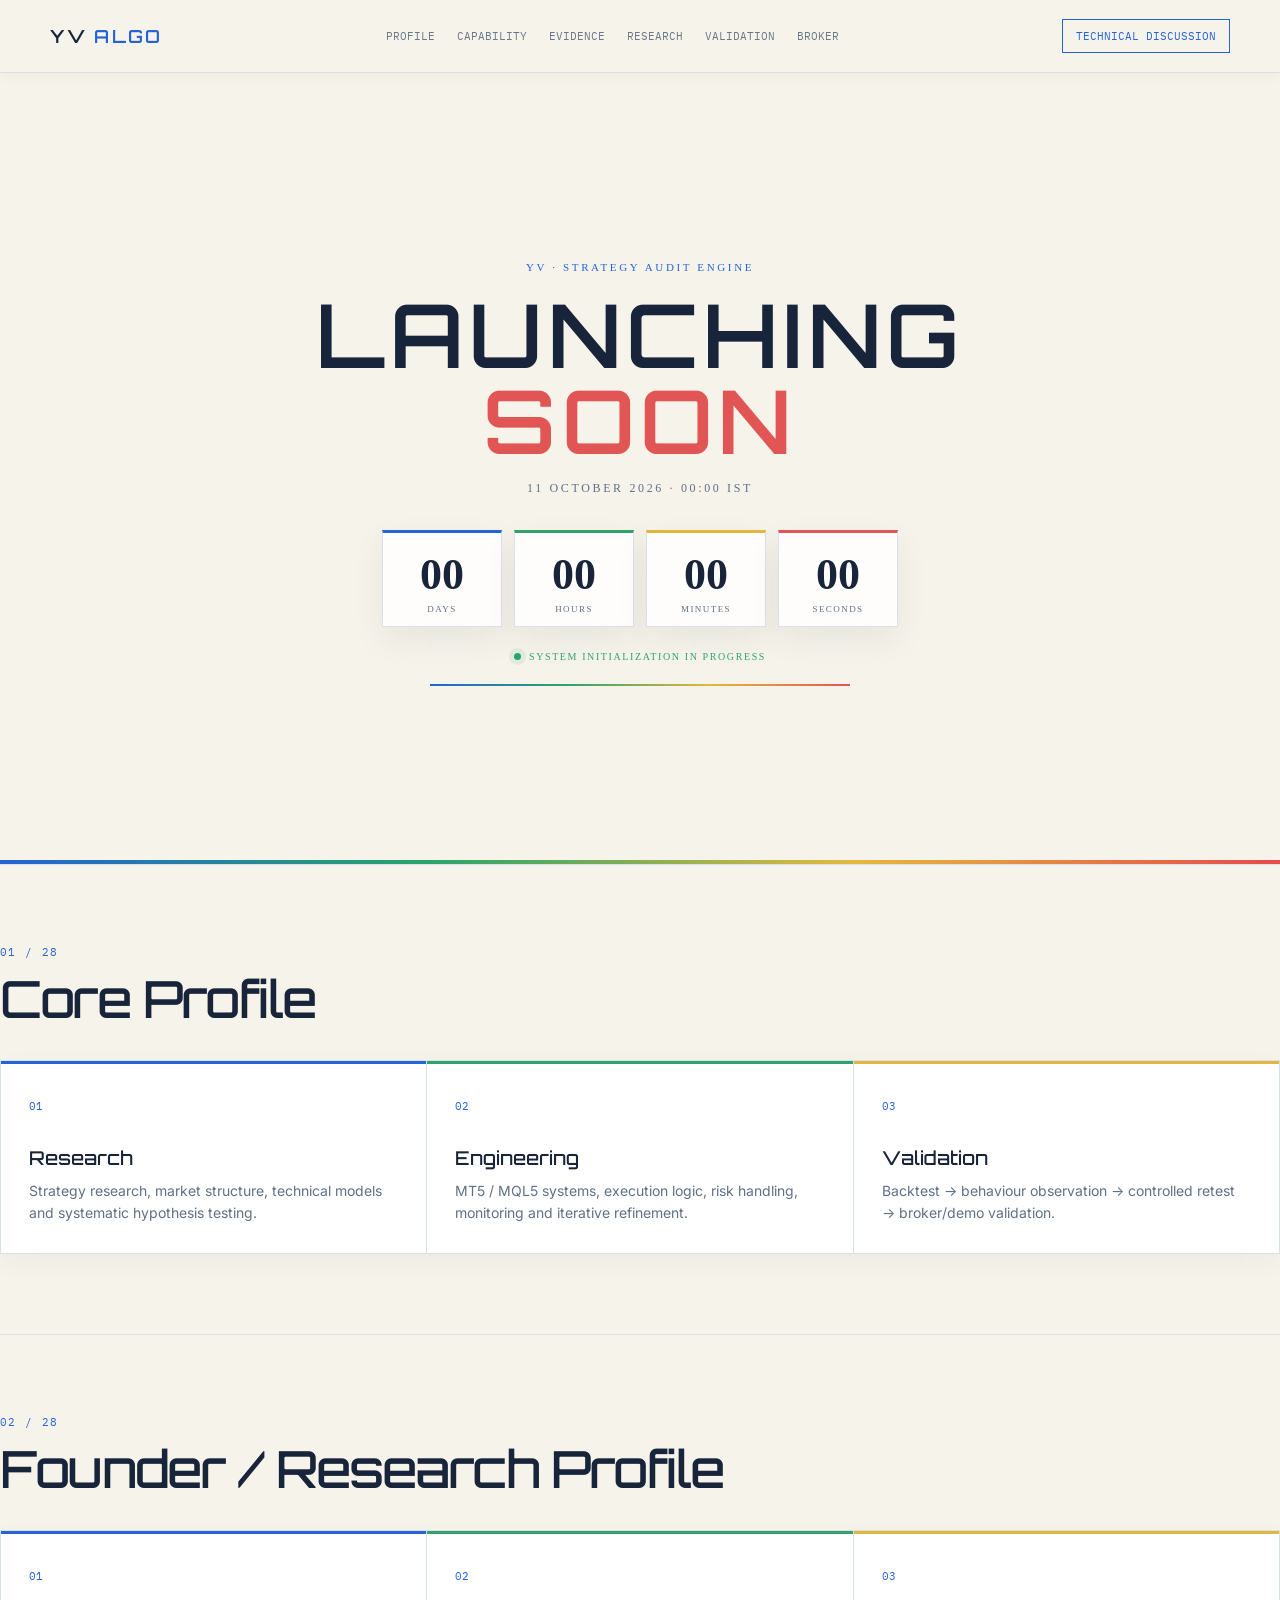
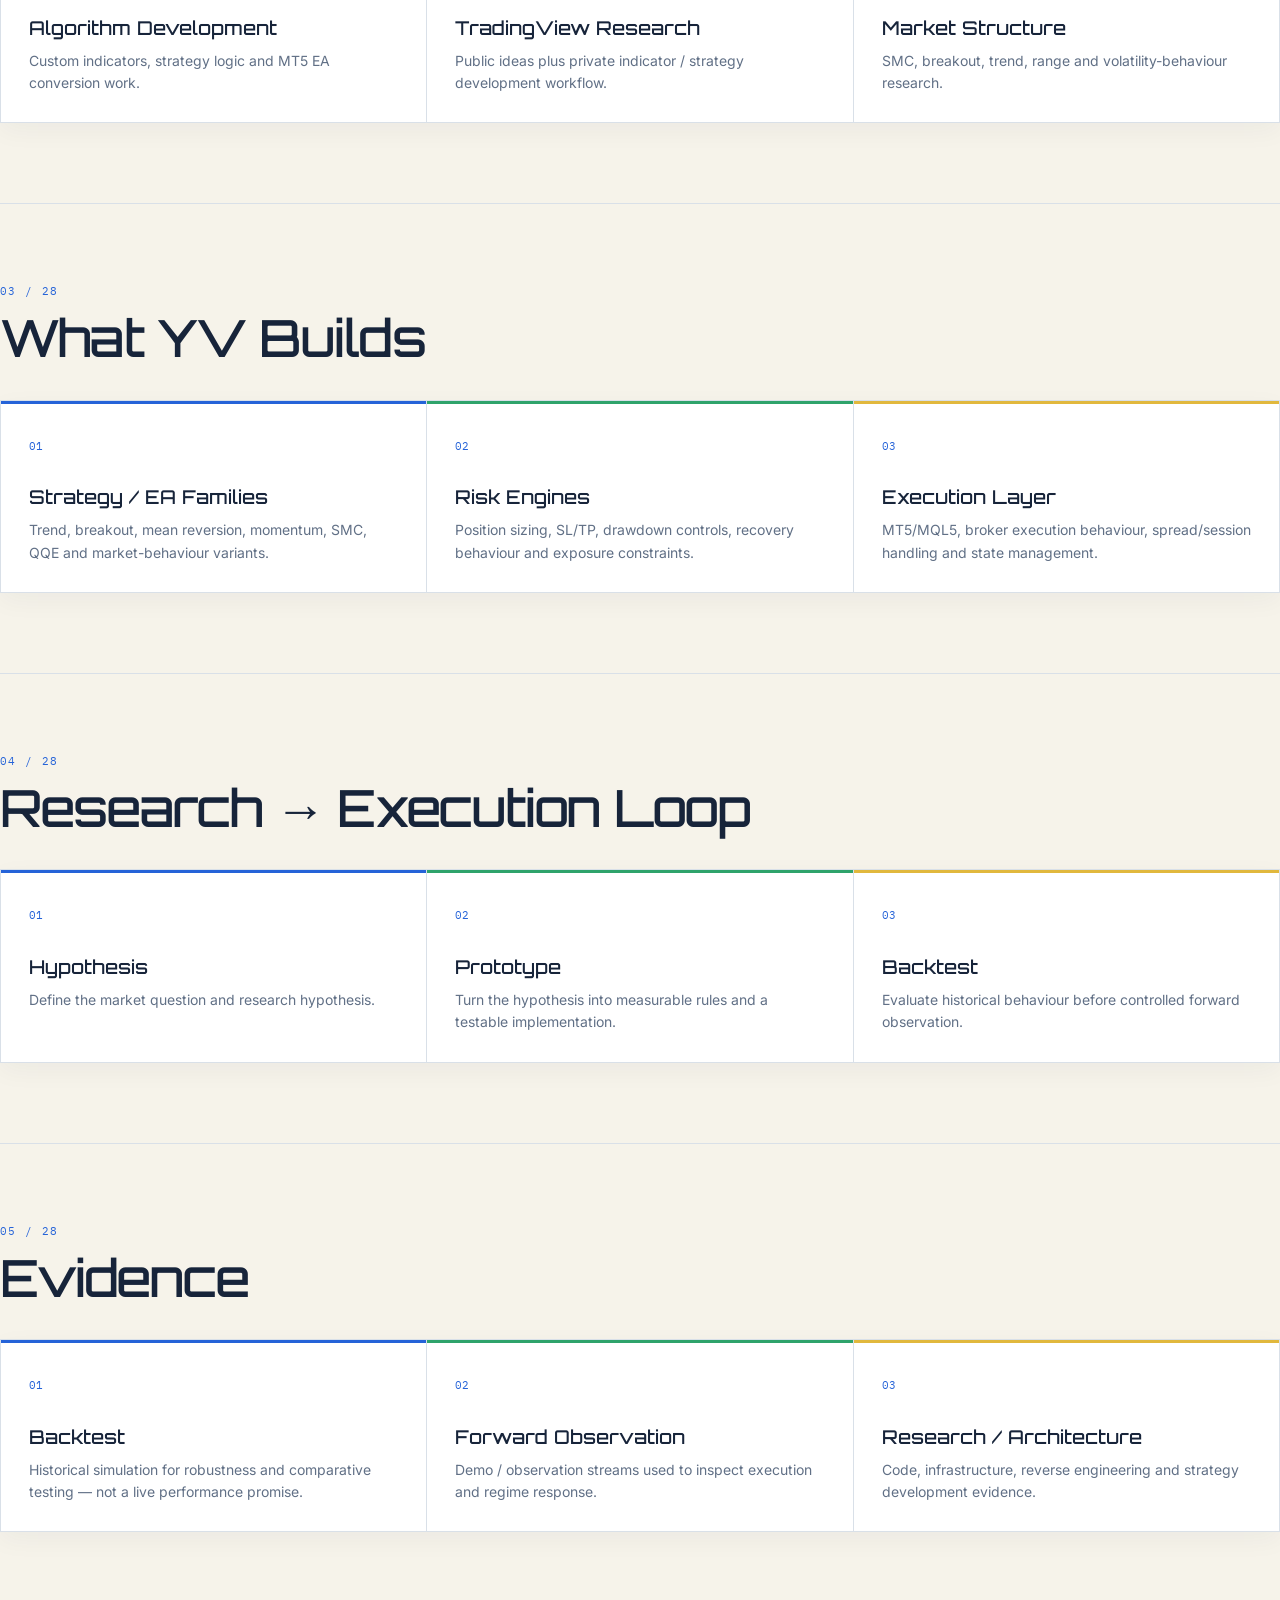
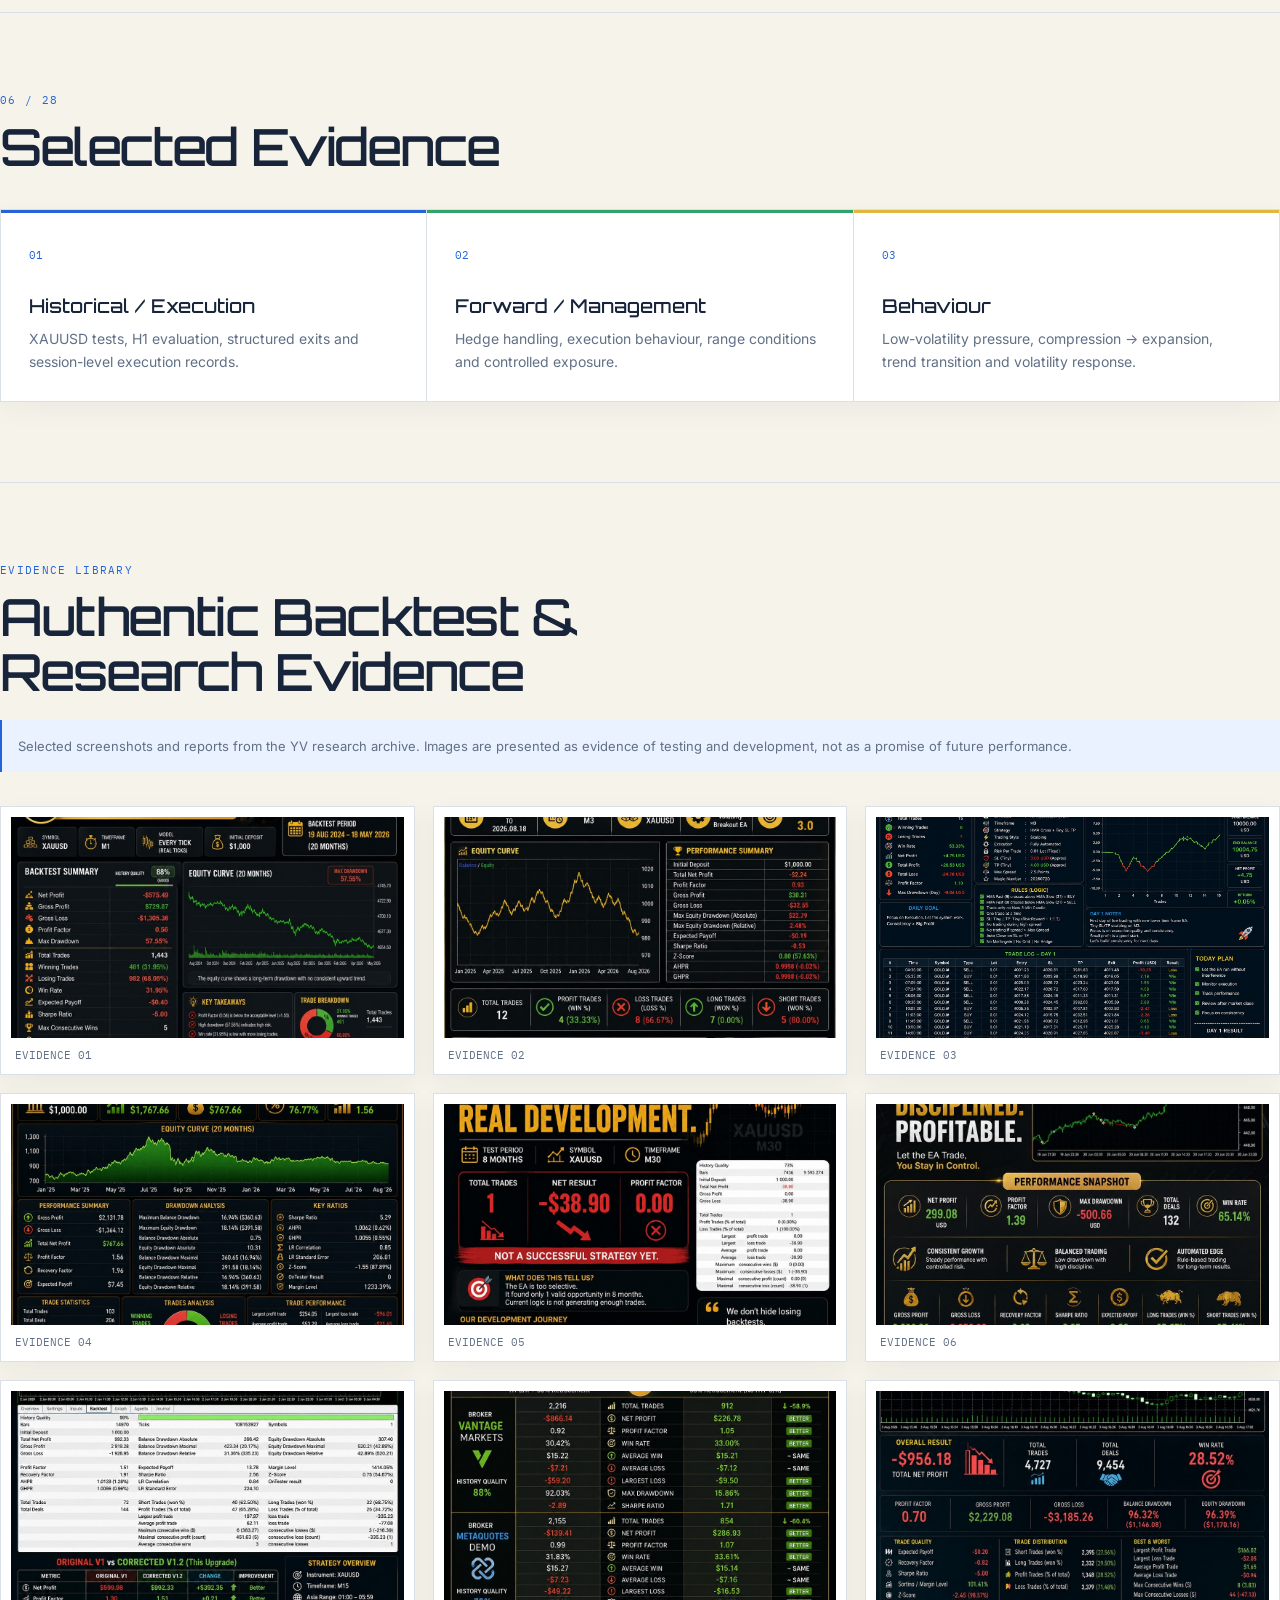
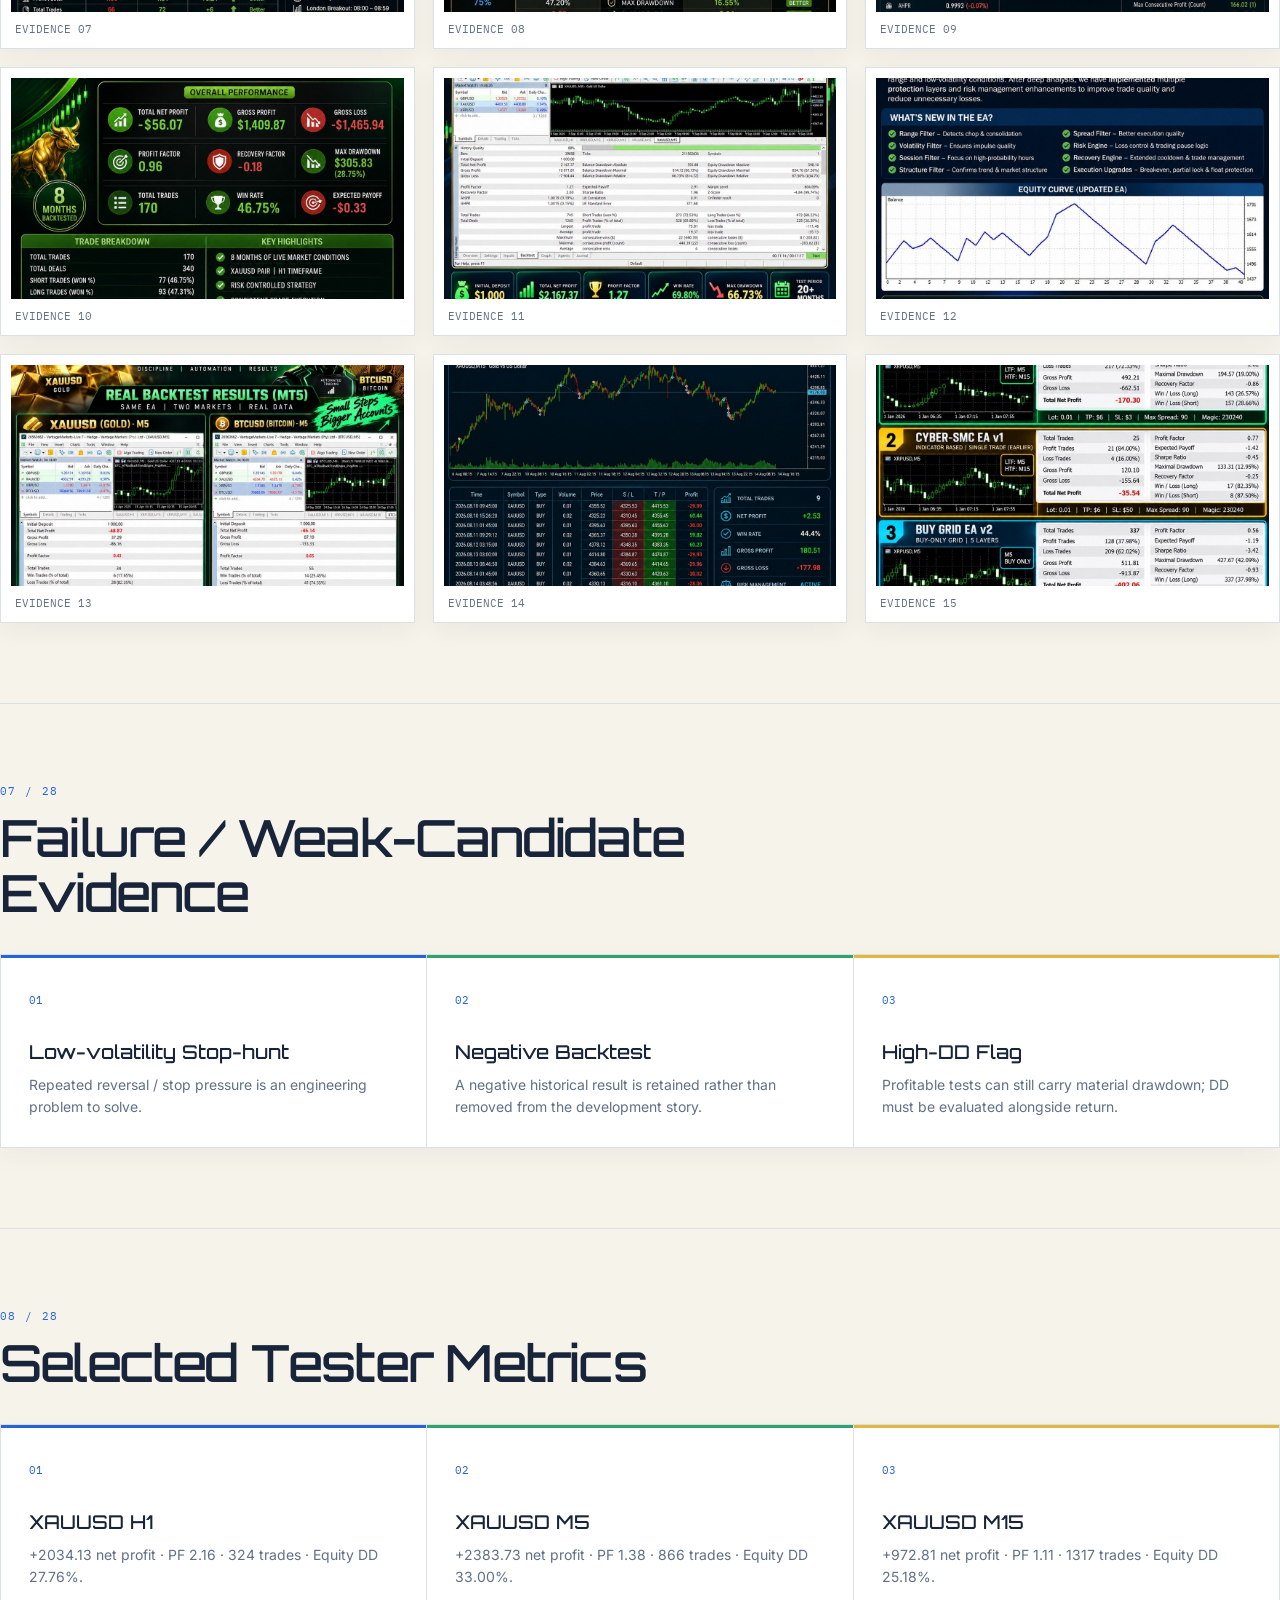
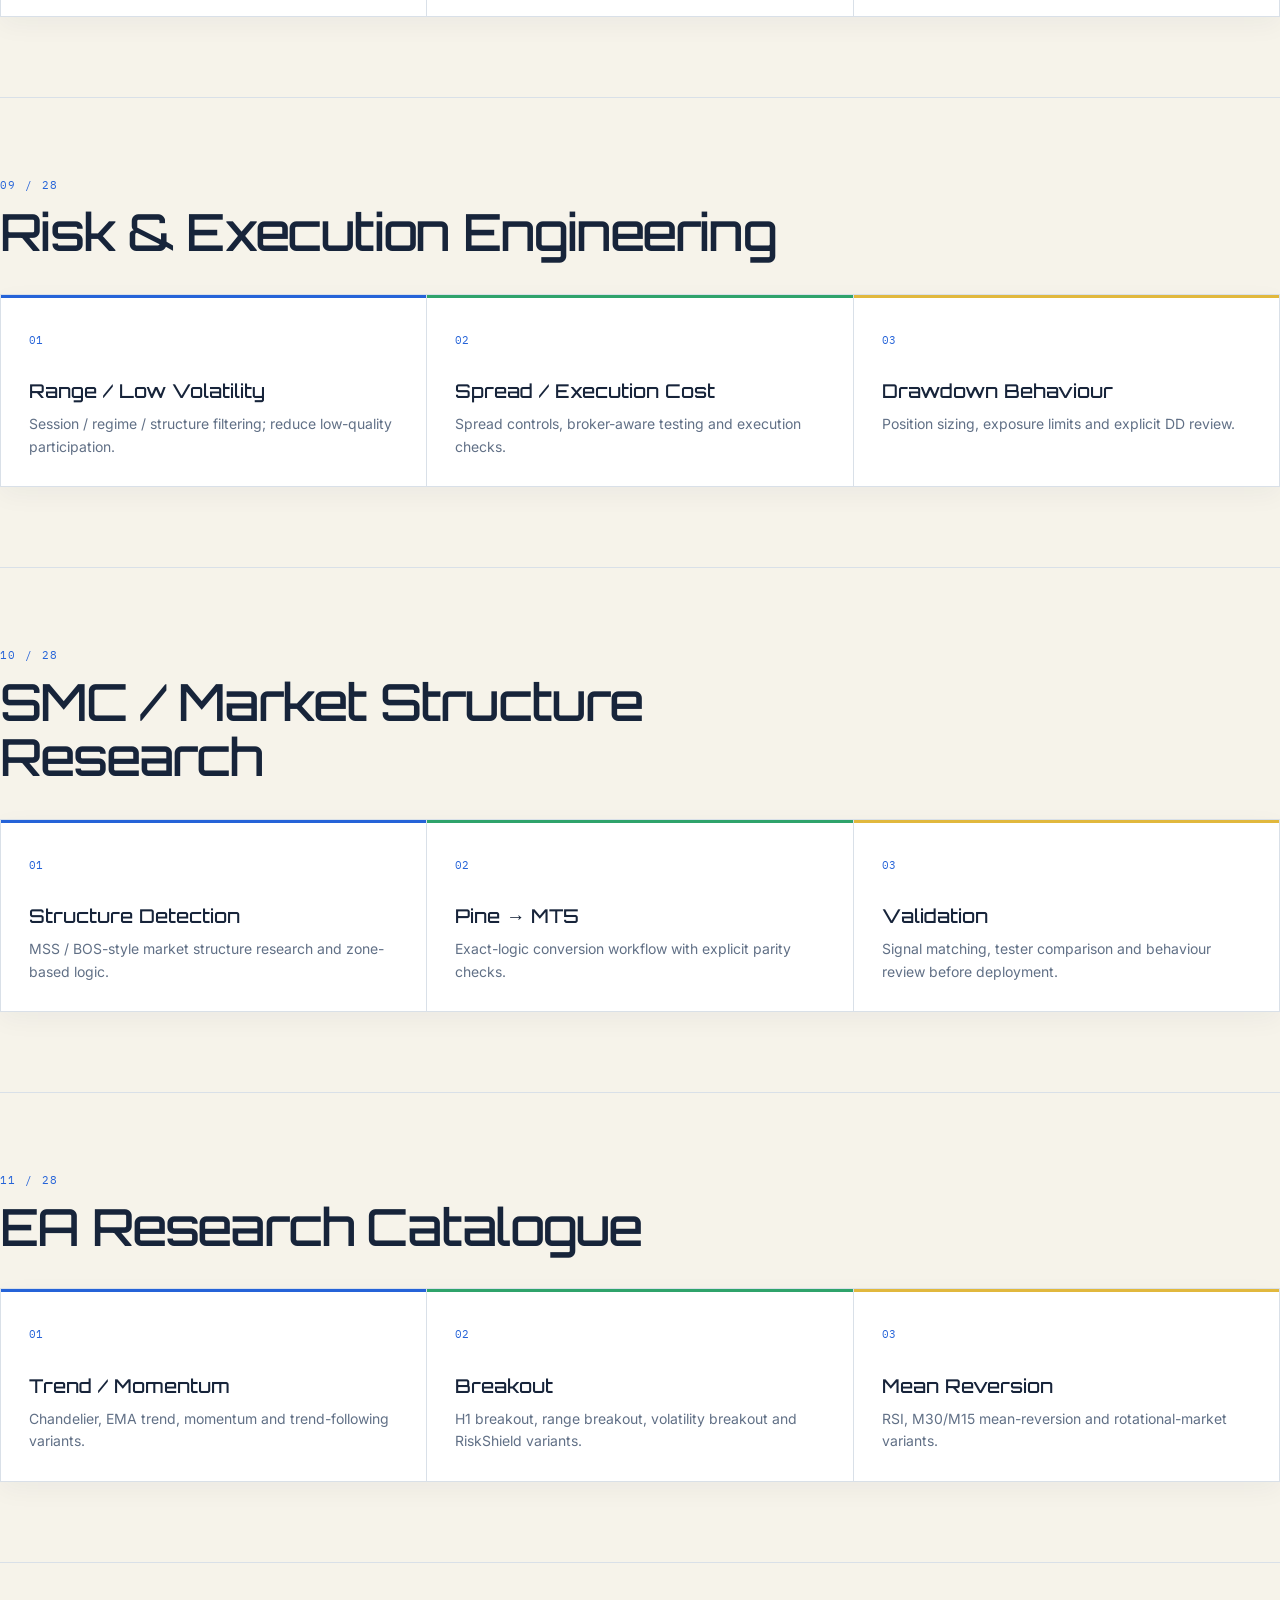
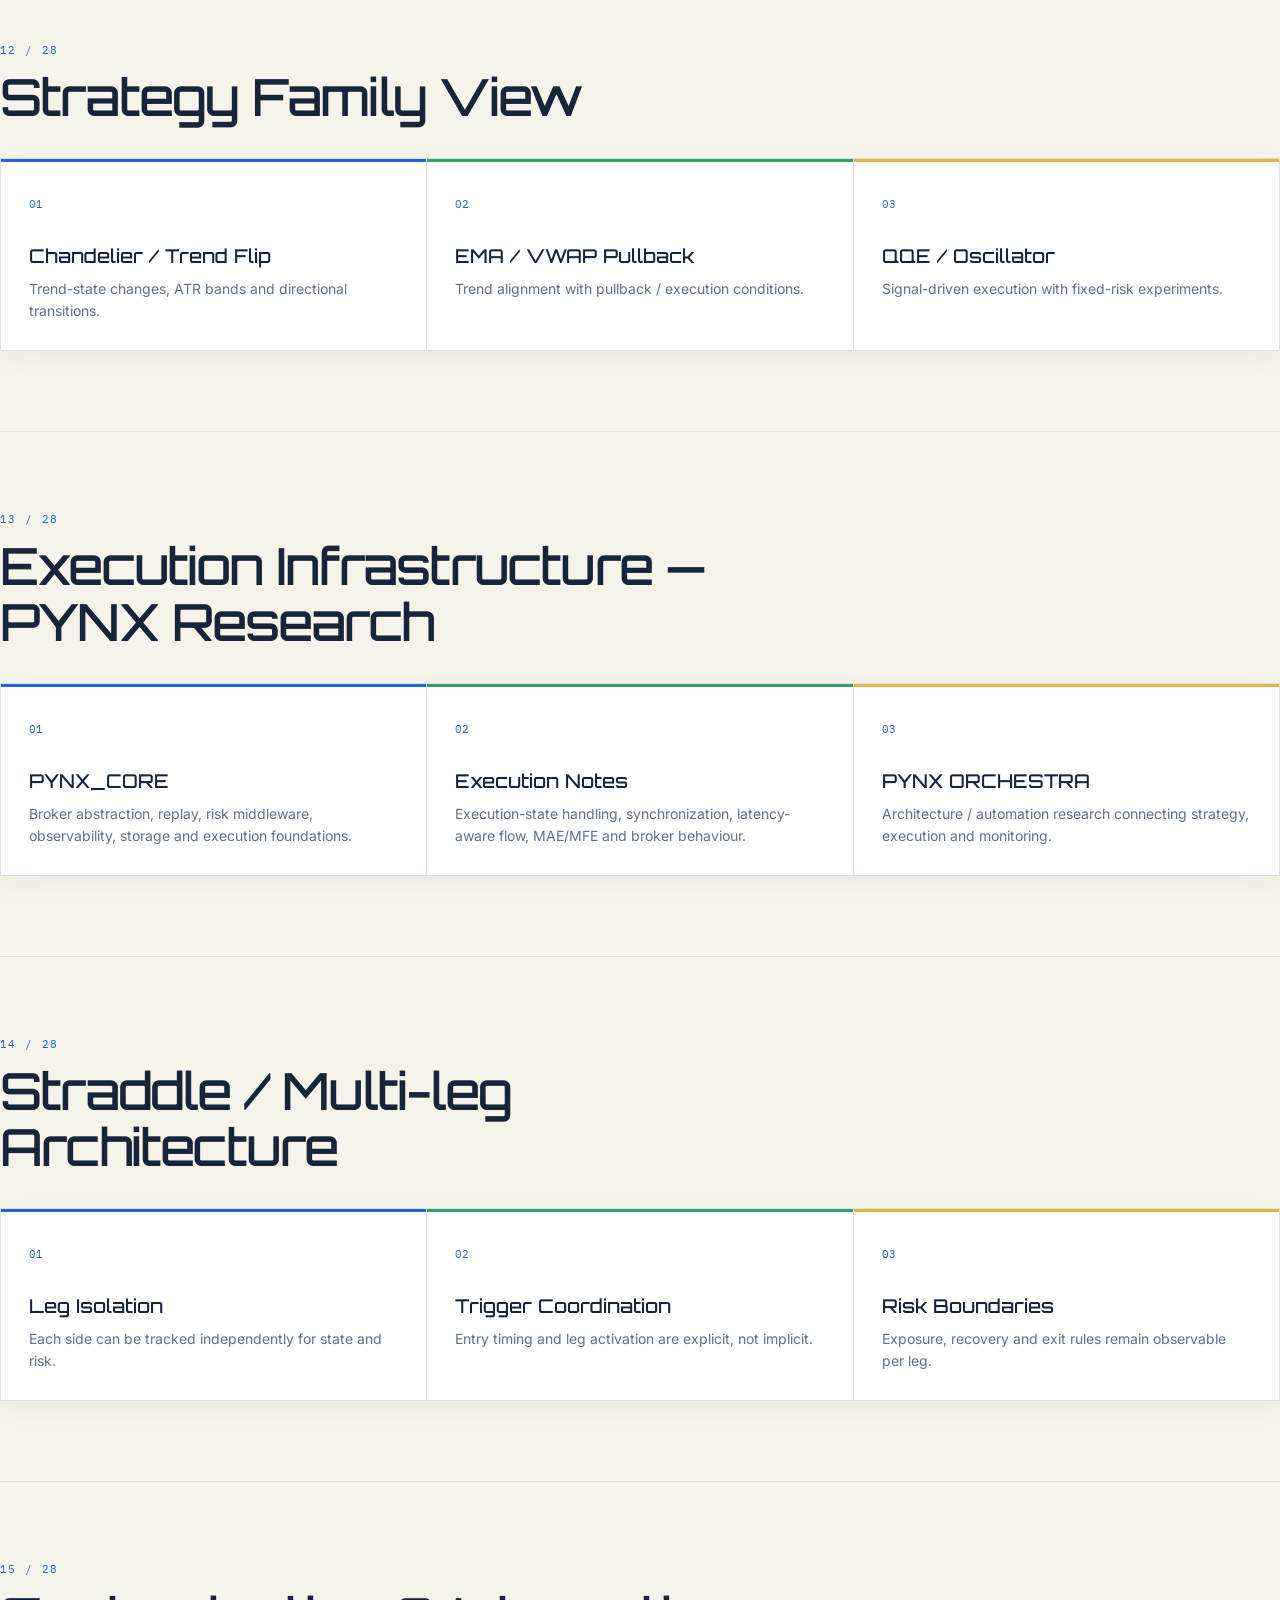
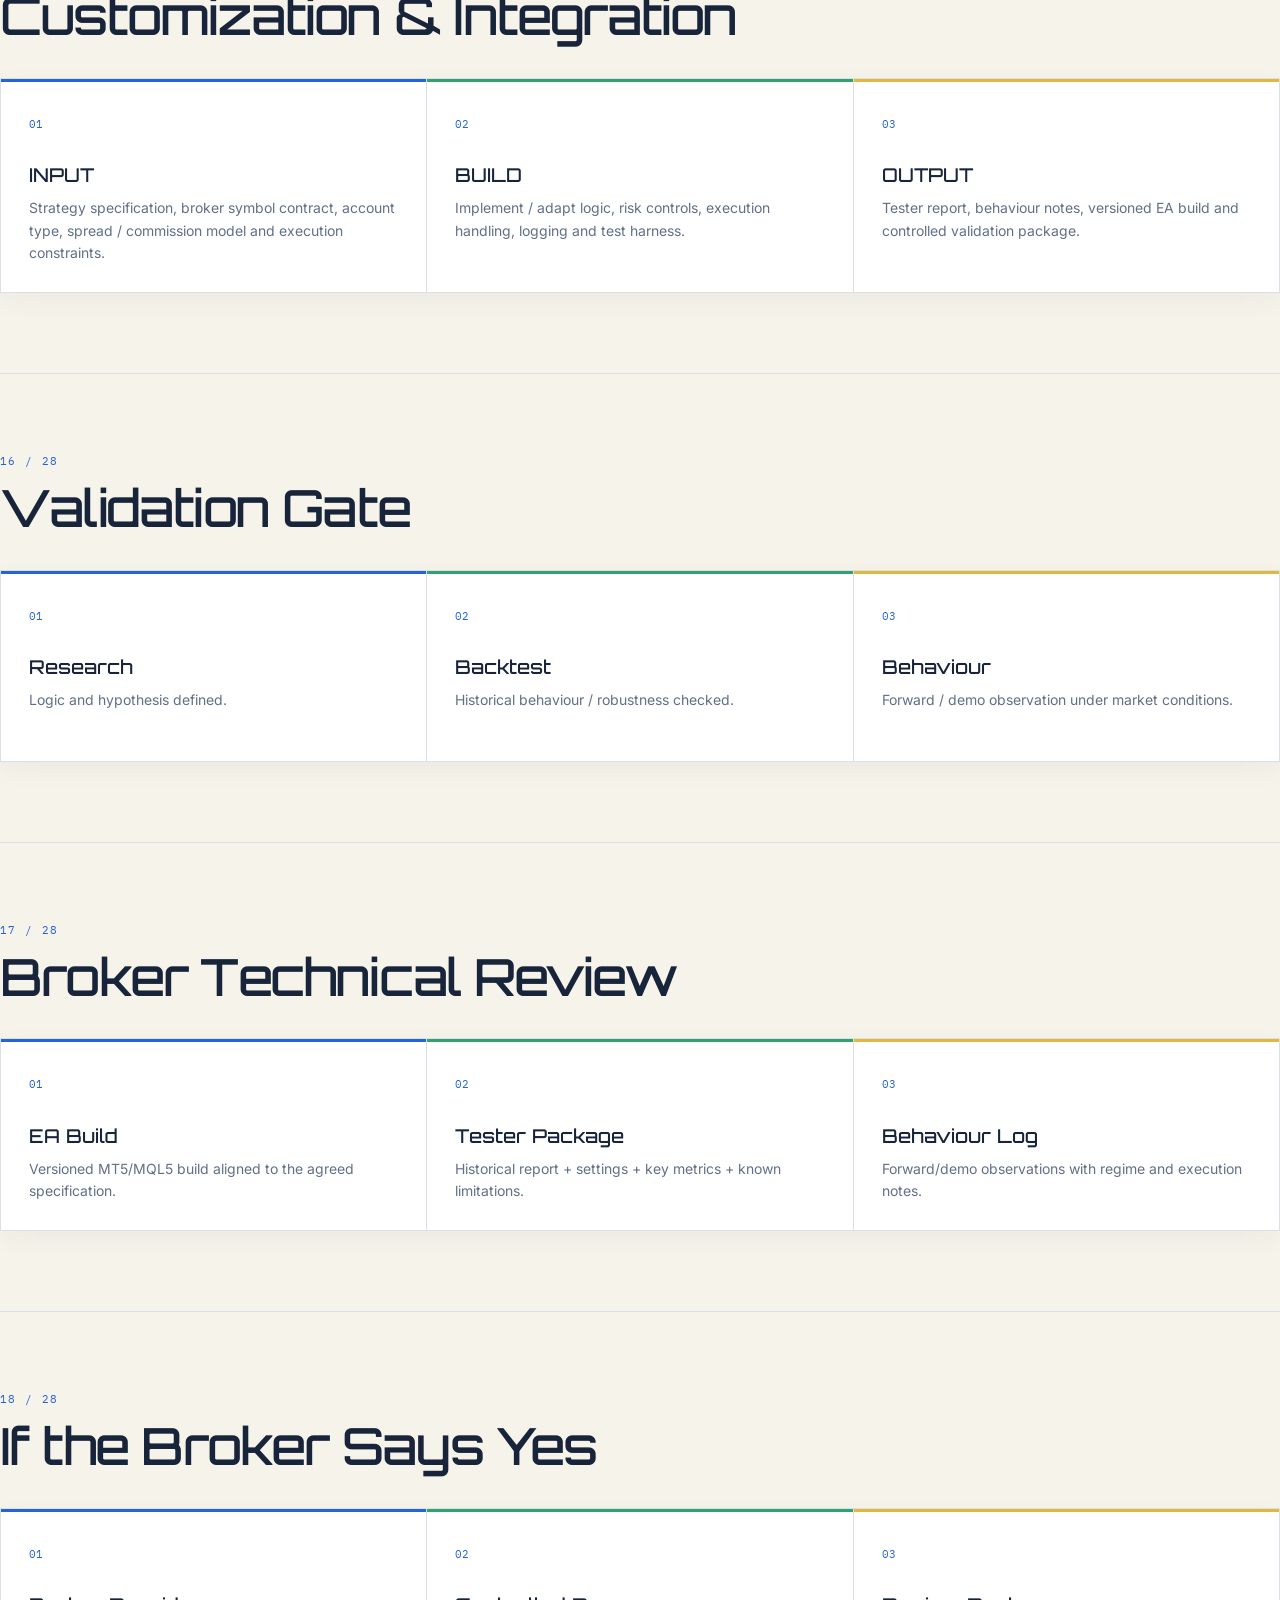
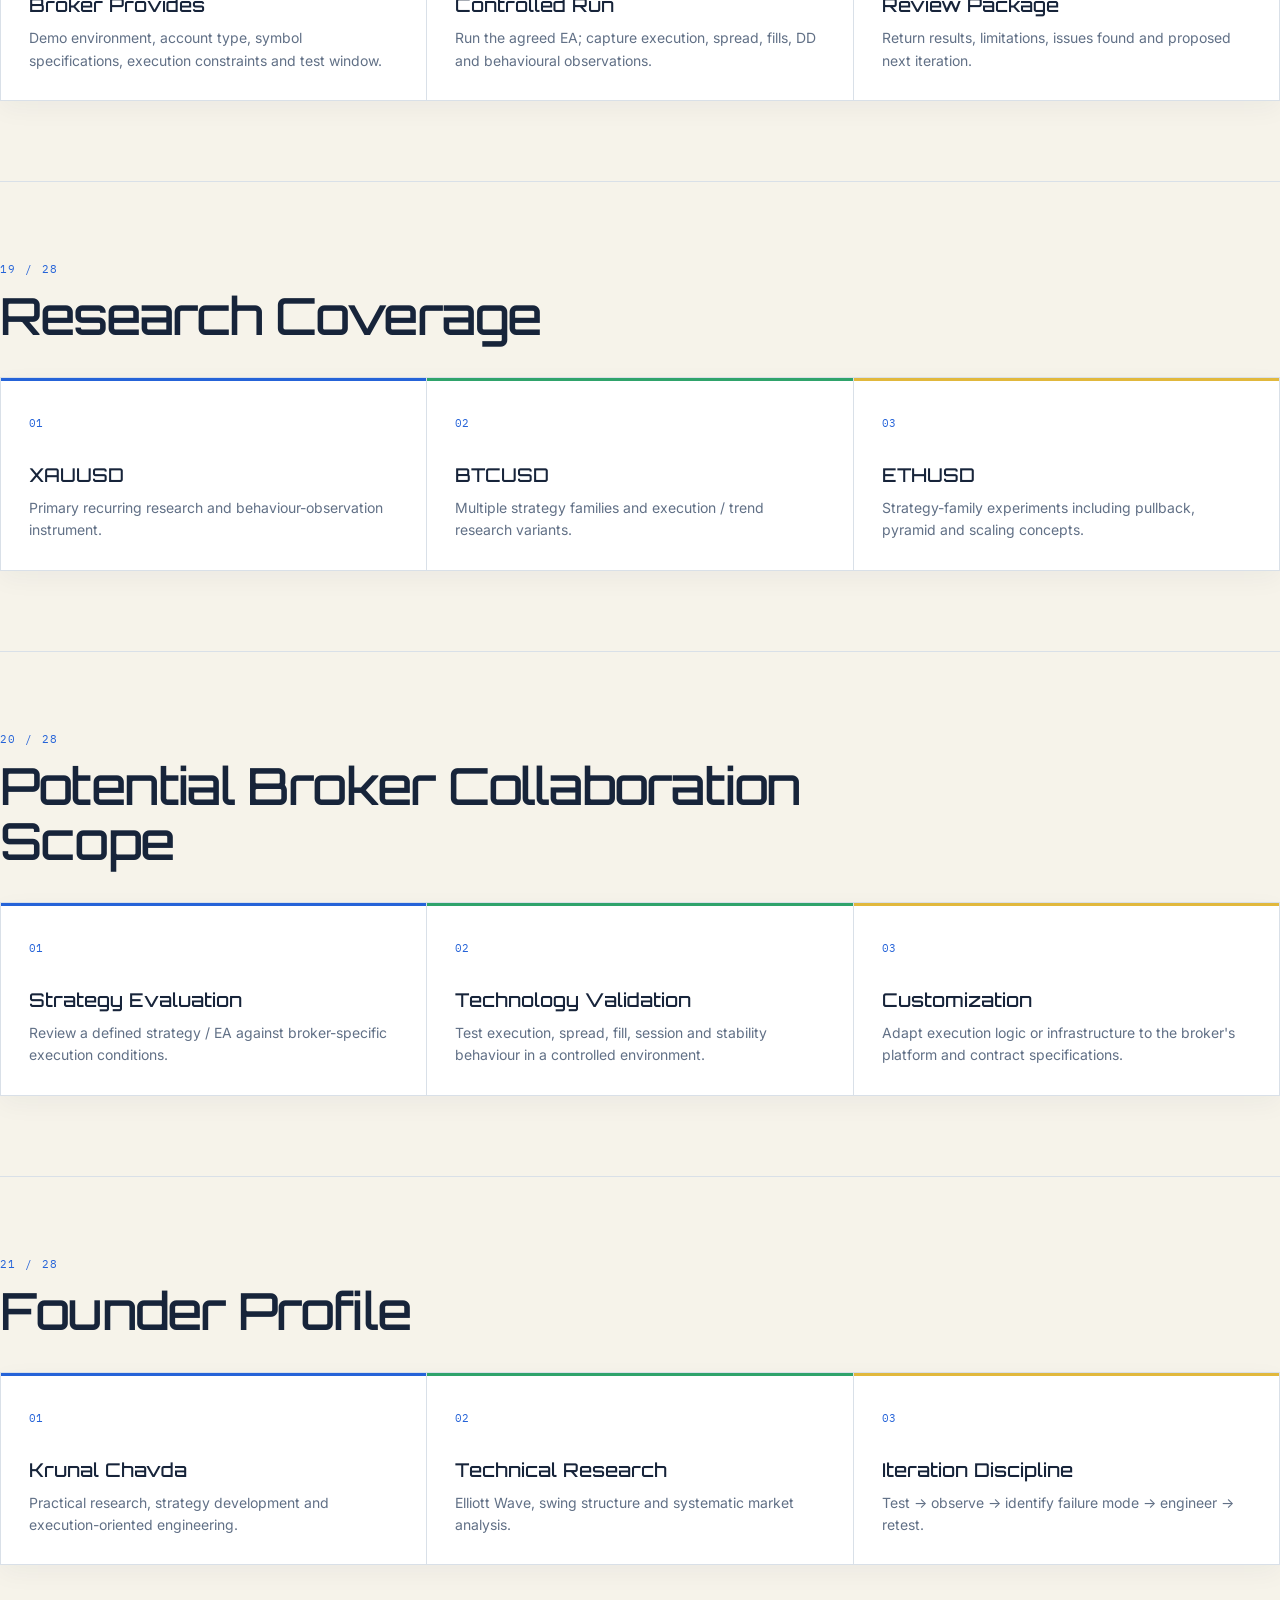
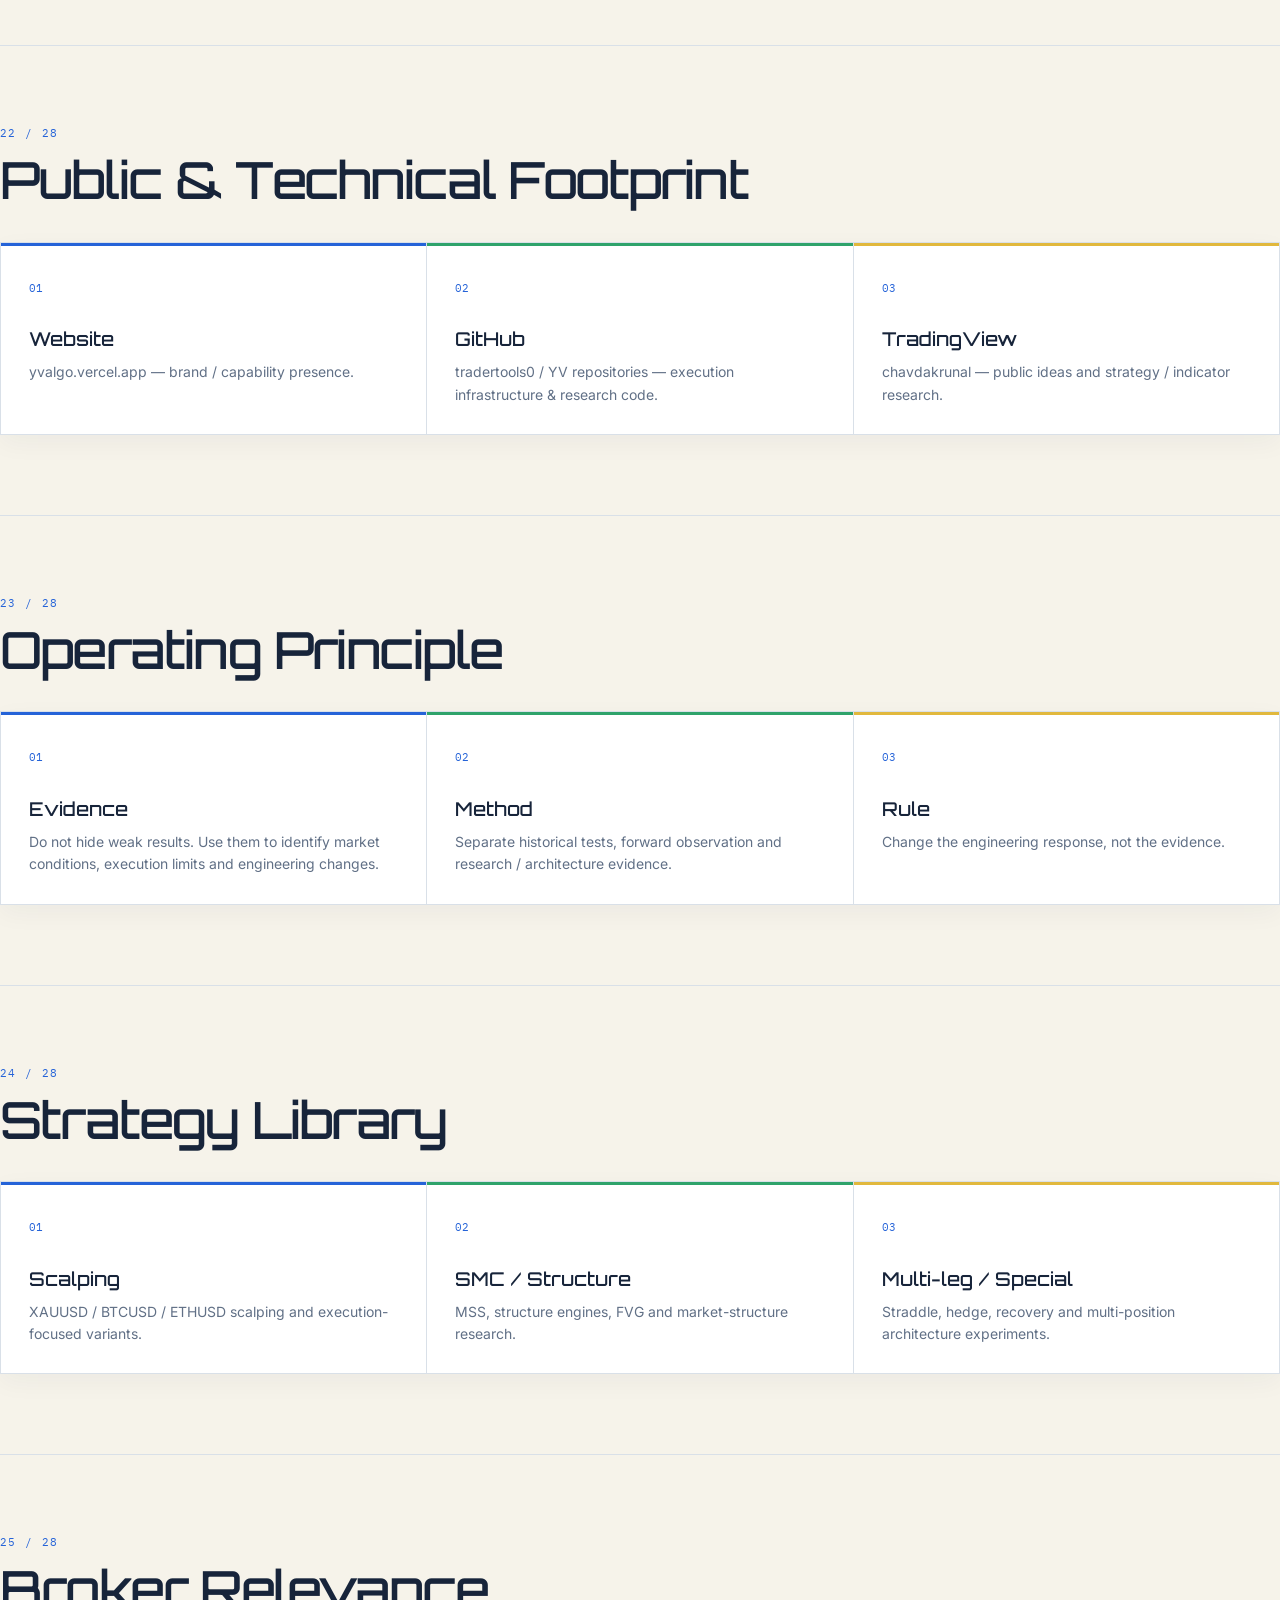
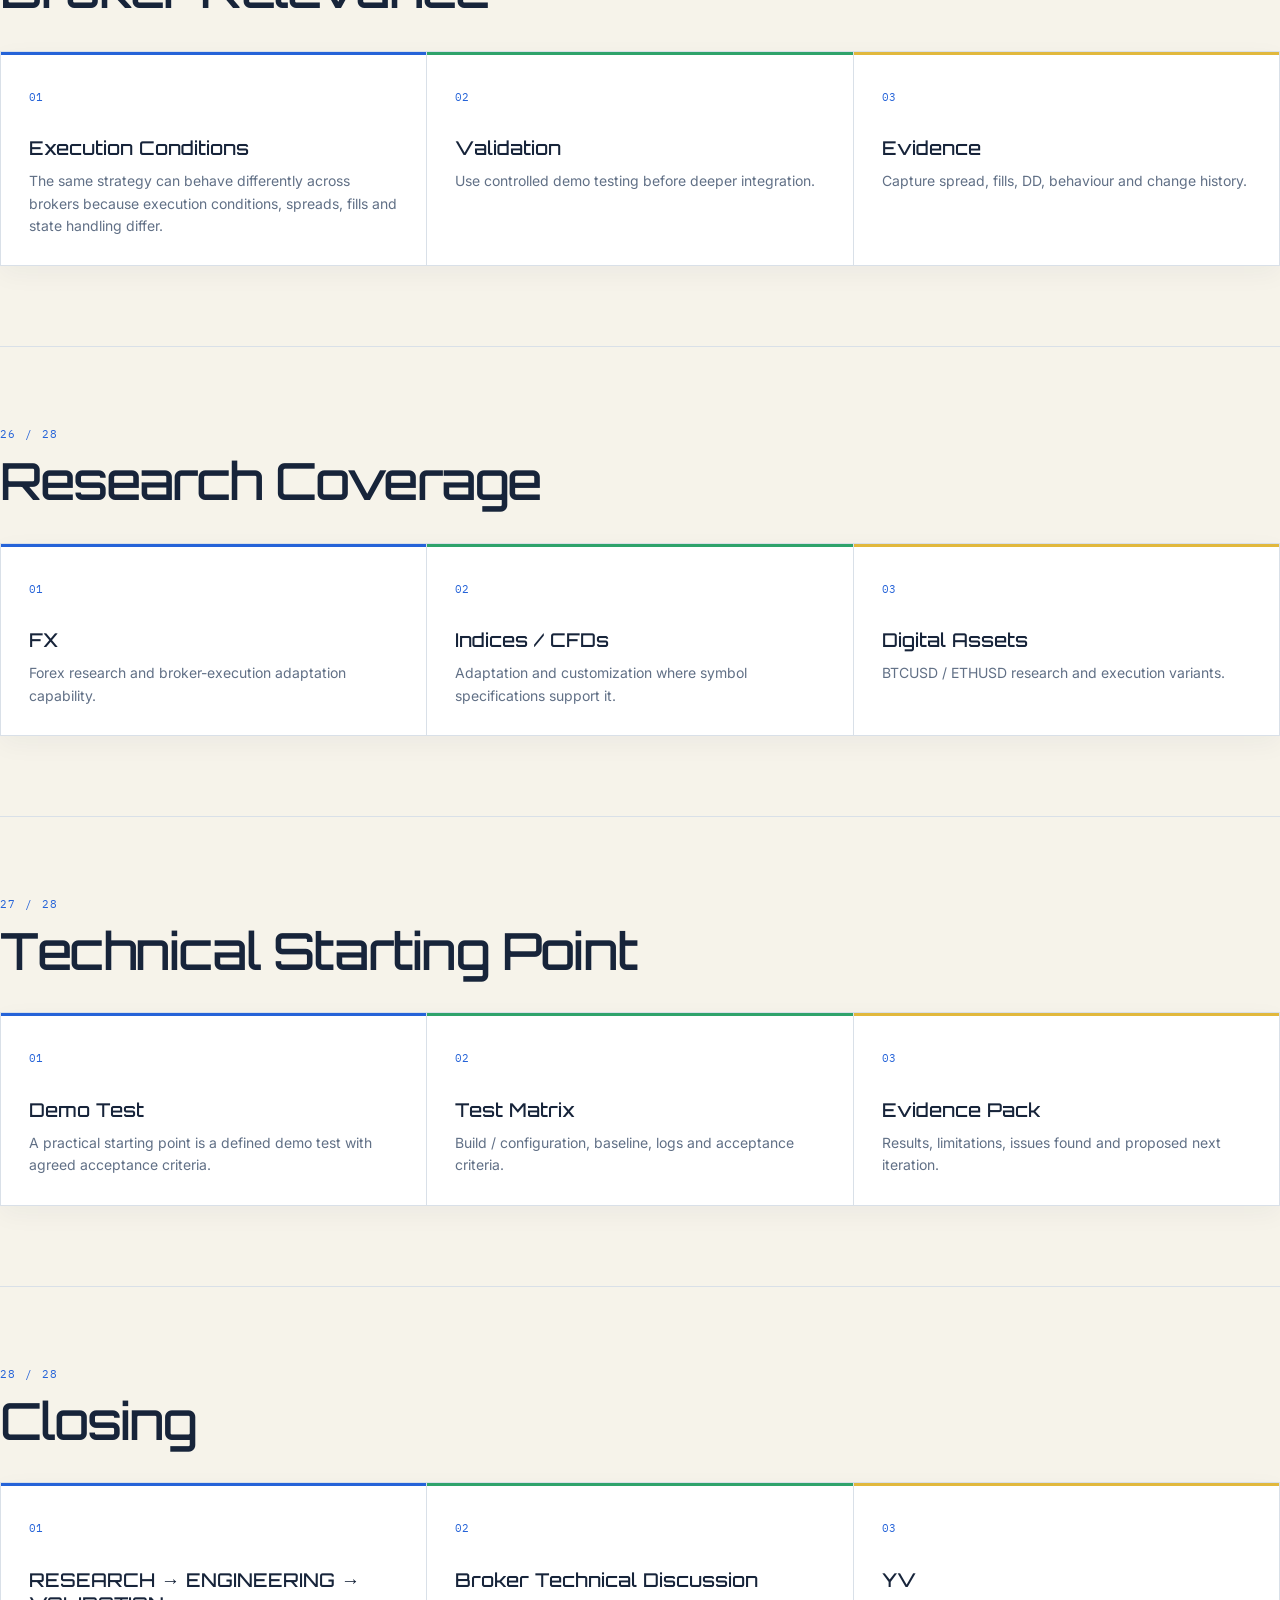
==== commit 65e481ed: "Update index.html" ====
--- a/index.html
+++ b/index.html
@@ -46,6 +46,83 @@
 .launch-line{width:min(420px,70vw);height:2px;margin-top:22px;background:linear-gradient(90deg,var(--yv-blue),var(--yv-green),var(--yv-yellow),var(--yv-red))}
 .hero-accent{position:absolute;left:0;right:0;bottom:0;height:4px;background:linear-gradient(90deg,var(--yv-blue),var(--yv-green),var(--yv-yellow),var(--yv-red))}
 @media(max-width:600px){.countdown{grid-template-columns:repeat(2,minmax(90px,120px));gap:10px}.launch-title{font-size:42px}.launch-date{letter-spacing:.12em}}
+</style>
+
+<style id="yv-final-light-theme">
+/* YV FINAL LIGHT THEME — unified across the full website */
+:root{
+  --bg:#F6F3EA;
+  --panel:#FFFFFF;
+  --line:#D9E0E8;
+  --text:#17243A;
+  --muted:#617086;
+  --blue:#2563D8;
+  --teal:#2FA36B;
+  --gold:#D6A92C;
+  --red:#E25555;
+  --yellow:#E1B83D;
+  --soft-blue:#EAF1FF;
+  --soft-green:#EAF7F0;
+  --soft-red:#FCEEEE;
+  --soft-yellow:#FFF7DE;
+}
+html{background:var(--bg)}
+body{background:var(--bg);color:var(--text)}
+a{color:inherit}
+header{background:rgba(246,243,234,.96);border-bottom:1px solid var(--line);box-shadow:0 2px 14px rgba(23,36,58,.04)}
+.brand{color:var(--text)}
+.brand span{color:var(--blue)}
+.brand i{color:var(--blue)!important}
+.nav{color:#6A778A}
+.nav a:hover{color:var(--blue)}
+.navbtn{border-color:var(--blue);color:var(--blue)}
+.navbtn:hover{background:var(--soft-blue)}
+.hero{background:var(--bg);border-bottom:1px solid var(--line)}
+.kicker,.launch-kicker{color:var(--blue)}
+h1,h2{color:var(--text)}
+h1 em{color:var(--blue)}
+.lead{color:var(--muted)}
+.btn{border-color:var(--line);color:var(--text);background:#fff}
+.btn:hover{border-color:var(--blue);color:var(--blue)}
+.btn.primary{background:var(--blue);border-color:var(--blue);color:#fff}
+.slide{border-bottom-color:var(--line)}
+.slide-no{color:var(--blue)}
+.cards{background:var(--line);border-color:var(--line);box-shadow:0 8px 24px rgba(23,36,58,.045)}
+article{background:var(--panel);color:var(--text);position:relative}
+article:nth-child(1){border-top:3px solid var(--blue)}
+article:nth-child(2){border-top:3px solid var(--green,var(--teal))}
+article:nth-child(3){border-top:3px solid var(--yellow)}
+article span{color:var(--blue)}
+article h3{color:var(--text)!important}
+article p{color:var(--muted)}
+.note{border-left-color:var(--blue);background:var(--soft-blue);color:var(--muted)}
+.evidence-item{background:#fff;border-color:var(--line);box-shadow:0 8px 22px rgba(23,36,58,.05)}
+.evidence-item:hover{border-color:var(--blue);transform:translateY(-2px);transition:.2s ease}
+.evidence-item p{color:var(--muted)}
+.positive,.positive *,.card-positive h3,.card-positive span{color:var(--teal)!important}
+.negative,.negative *,.alert,.alert *,.card-negative h3,.card-negative span,.card-alert h3,.card-alert span{color:var(--red)!important}
+.neutral,.neutral *{color:var(--text)!important}
+.footer{color:var(--muted)}
+.footer strong{color:var(--text)}
+
+/* Launch area keeps the same YV palette */
+.launch-title{color:var(--text)}
+.launch-title .soon{color:var(--red)}
+.launch-date{color:var(--muted)}
+.time-box{background:rgba(255,255,255,.86);border-color:var(--line);box-shadow:0 12px 30px rgba(23,36,58,.07)}
+.time-box:nth-child(1){border-top-color:var(--blue)}
+.time-box:nth-child(2){border-top-color:var(--teal)}
+.time-box:nth-child(3){border-top-color:var(--yellow)}
+.time-box:nth-child(4){border-top-color:var(--red)}
+.time-value{color:var(--text)}
+.time-label{color:var(--muted)}
+.launch-status{color:var(--teal)}
+.launch-line{background:linear-gradient(90deg,var(--blue),var(--teal),var(--yellow),var(--red))}
+.launch-orb{background:var(--soft-blue);border-color:rgba(37,99,216,.18)}
+
+@media(max-width:600px){
+  article{min-height:170px}
+}
 </style>
 </head>
 <body>
